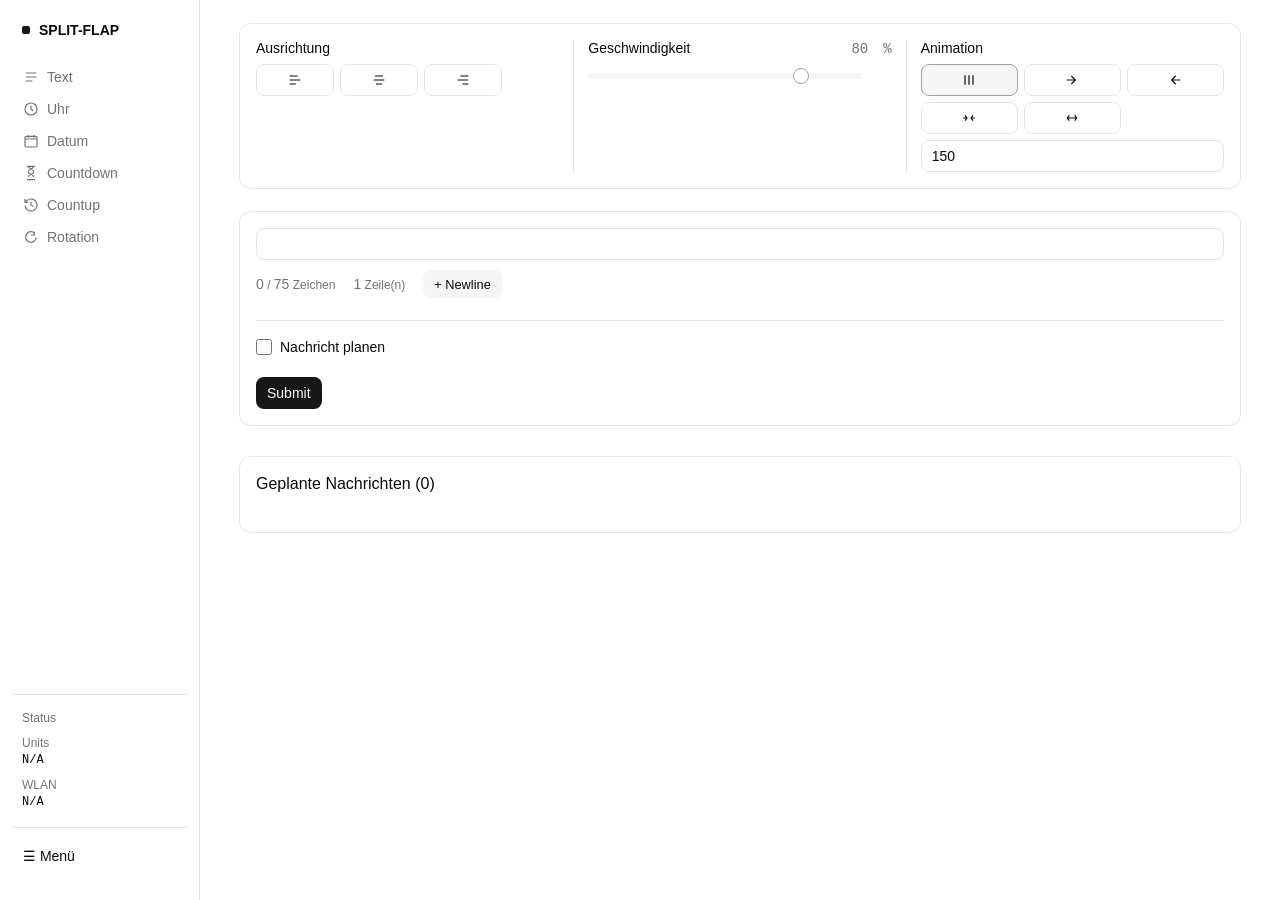
==== ESPMaster/data/index.html @ 1ab30fcc "Update the project documentation for ESPMaster 5.0.0" ====
<!DOCTYPE html>
<html>

<head>
	<title>Split-Flap</title>
	<meta name="viewport" content="width=device-width, initial-scale=1" charset="utf-8" />
	<!-- Favicon inlined as a data URI, CSS/JS inlined below - keeps this page to 1 TCP connection
	     to load (this ESP8266's lwIP allows only 5 concurrent connections). -->
	<link rel="icon" type="image/png" href="[data-uri]" />
	<style>
		/* Tokens from a shadcn/ui-based design system ("neutral" theme), as
		   plain hex instead of oklch for older browsers. Only CSS is taken over - no React/Tailwind
		   build, no web fonts: every extra byte/TCP connection is costly on the ESP8266.
		   --success/--warning are project-local (the design system has no status colors yet). */
		:root {
			--background: #fff;
			--foreground: #0a0a0a;
			--card: #fff;
			--popover: #fff;
			--primary: #171717;
			--primary-foreground: #fafafa;
			--secondary: #f5f5f5;
			--muted: #f5f5f5;
			--muted-foreground: #737373;
			--accent: #f5f5f5;
			--destructive: #e7000b;
			--border: #e5e5e5;
			--input: #e5e5e5;
			--input-bg: transparent;
			--ring: #a1a1a1;
			--success: #16a34a;
			--warning: #d97706;
			--radius: .5rem;
			--radius-md: calc(var(--radius) * .8);
			--radius-xl: calc(var(--radius) * 1.4);
			--font-sans: -apple-system, BlinkMacSystemFont, "Segoe UI", Roboto, "Helvetica Neue", "Noto Sans", Arial, sans-serif;
			--font-mono: ui-monospace, SFMono-Regular, Menlo, Monaco, Consolas, "Liberation Mono", "Courier New", monospace;
			--space-xs: .25rem;
			--space-sm: .5rem;
			--space-md: 1rem;
			--space-xl: 2rem;
			--text-xs: .75rem;
			--text-sm: .875rem;
			--ring-shadow: 0 0 0 3px color-mix(in srgb, var(--ring) 50%, transparent);
			--frame: 0 0 0 1px color-mix(in srgb, var(--foreground) 10%, transparent);
			color-scheme: light dark;
		}

		@media (prefers-color-scheme: dark) {
			:root {
				--background: #0a0a0a;
				--foreground: #fafafa;
				--card: #171717;
				--popover: #171717;
				--primary: #e5e5e5;
				--primary-foreground: #171717;
				--secondary: #262626;
				--muted: #262626;
				--muted-foreground: #a1a1a1;
				--accent: #262626;
				--destructive: #ff6467;
				--border: #ffffff1a;
				--input: #ffffff26;
				--input-bg: #ffffff0b;
				--ring: #737373;
				--success: #4ade80;
				--warning: #fbbf24;
			}
		}

		html {
			font-family: var(--font-sans);
			display: inline-block;
			text-align: center;
		}

		body {
			background-color: var(--background);
			color: var(--foreground);
			margin: 0;
			font-size: var(--text-sm);
			-webkit-font-smoothing: antialiased;
		}

		h1 {
			font-size: 1.5rem;
			font-weight: 600;
			letter-spacing: -.025em;
		}

		p {
			font-size: var(--text-sm);
			line-height: 1.5;
		}

		/* Typography inlineCode */
		:not(pre) > code {
			font: 500 var(--text-sm) var(--font-mono);
			background: var(--muted);
			padding: .1rem .3rem;
			border-radius: var(--radius-md);
		}

		/* A read-only value (version, hostname, status ...) next to its label */
		.ls-value-mono {
			font: var(--text-sm) var(--font-mono);
		}

		hr {
			border: 0;
			border-top: 1px solid var(--border);
		}

		label {
			font-size: var(--text-sm);
			font-weight: 500;
		}

		/* Button (variant primary, size default) */
		input[type=submit],
		a,
		.action-link,
		.unit-row button,
		.btn-primary,
		.btn-small {
			display: inline-flex;
			align-items: center;
			justify-content: center;
			box-sizing: border-box;
			height: 2rem;
			padding: 0 .625rem;
			margin-right: 10px;
			border: 1px solid transparent;
			border-radius: var(--radius);
			background-color: var(--primary);
			color: var(--primary-foreground);
			font: 500 var(--text-sm) var(--font-sans);
			text-decoration: none;
			white-space: nowrap;
			cursor: pointer;
			transition: background-color .15s, opacity .15s;
		}

		input[type=submit]:hover,
		a:hover,
		.action-link:hover,
		.unit-row button:hover,
		.btn-primary:hover {
			background-color: color-mix(in srgb, var(--primary) 80%, transparent);
		}

		input[type=submit]:last-child,
		a:last-child {
			margin-right: 0;
		}

		.unit-row button,
		.btn-primary {
			margin-right: 0;
		}

		.unit-row button:disabled,
		.btn-primary:disabled {
			opacity: .5;
			cursor: not-allowed;
		}

		/* `display: contents` makes the wrapping <form> (POST buttons, not GET links - CSRF hardening)
		   invisible to layout, so .actions' flex row behaves like it did with bare <a> children. */
		.actions form {
			display: contents;
		}

		/* Input / Select / Textarea */
		input[type=text],
		input[type=password],
		input[type=date],
		input[type=time],
		input[type=datetime-local],
		input[type=number],
		input[type=file],
		select,
		textarea {
			box-sizing: border-box;
			min-height: 2rem;
			padding: .25rem .625rem;
			background-color: var(--input-bg);
			color: var(--foreground);
			border: 1px solid var(--input);
			border-radius: var(--radius);
			font: var(--text-sm) var(--font-sans);
			outline: none;
			transition: border-color .15s, box-shadow .15s;
		}

		input[type=file]::file-selector-button {
			margin-right: var(--space-sm);
			border: 0;
			background: transparent;
			color: var(--foreground);
			font: 500 var(--text-sm) var(--font-sans);
		}

		select option {
			background-color: var(--popover);
		}

		/* Field width: one consistent width for every text-like field and select, instead of
		   the former mix of 50%, 250px, 120px and 100px. */
		input[type=text],
		input[type=password],
		input[type=date],
		input[type=datetime-local],
		input[type=number],
		input[type=file],
		select {
			width: 100%;
			max-width: 20rem;
			margin: 0;
		}

		input[type=time] {
			width: auto;
		}

		input::placeholder,
		textarea::placeholder {
			color: var(--muted-foreground);
		}

		input:focus-visible,
		select:focus-visible,
		textarea:focus-visible,
		button:focus-visible,
		a:focus-visible,
		.ls-rail-item:has(input:focus-visible),
		.ls-align-btn:has(input:focus-visible) {
			border-color: var(--ring);
			box-shadow: var(--ring-shadow);
			outline: none;
		}

		input:disabled,
		select:disabled,
		textarea:disabled {
			opacity: .5;
			cursor: not-allowed;
		}

		input[type=radio],
		input[type=checkbox] {
			accent-color: var(--primary);
			width: 1rem;
			height: 1rem;
			margin: 0;
		}

		input[type=datetime-local] {
			width: 150px;
		}

		.hidden {
			display: none !important;
		}

		/* Menu button (Button ghost) + DropdownMenu - Administration/Reboot live here. */
		.kebab-menu {
			position: relative;
			display: inline-block;
		}

		.kebab-button {
			margin: 0 0 var(--space-sm);
			padding: var(--space-xs) 10px;
			font: 500 1.3rem/1 var(--font-sans);
			background-color: transparent;
			color: var(--foreground);
			border: 1px solid transparent;
			border-radius: var(--radius);
			cursor: pointer;
		}

		.kebab-button:hover {
			background-color: var(--muted);
		}

		.kebab-dropdown {
			position: absolute;
			top: 100%;
			left: 0;
			z-index: 10;
			min-width: 180px;
			padding: var(--space-xs);
			background-color: var(--popover);
			border-radius: var(--radius);
			box-shadow: var(--frame), 0 4px 6px -1px #0000001a, 0 2px 4px -2px #0000001a;
			text-align: left;
		}

		.kebab-dropdown a,
		.kebab-dropdown button {
			display: flex;
			width: 100%;
			height: auto;
			margin: 0;
			padding: .375rem .5rem;
			background-color: transparent;
			color: var(--foreground);
			border: none;
			border-radius: var(--radius-md);
			justify-content: flex-start;
			font: var(--text-sm) var(--font-sans);
			cursor: pointer;
		}

		.kebab-dropdown a:hover,
		.kebab-dropdown button:hover {
			background-color: var(--accent);
		}

		.content {
			padding: var(--space-md) 25px 25px;
		}

		/* Rail-status shell for #mainView: a single left-hand rail carries mode navigation
		   (the same #modeText/#modeClock/#modeDate/#modeCountdown radios, just restyled) AND the
		   live status readout - no separate right-hand info panel. */
		.ls-shell {
			display: flex;
			align-items: stretch;
			min-height: 100vh;
			text-align: left;
		}

		.ls-rail {
			width: 200px;
			flex-shrink: 0;
			box-sizing: border-box;
			border-right: 1px solid var(--border);
			padding: 22px 12px;
			display: flex;
			flex-direction: column;
			gap: 2px;
		}

		.ls-rail-brand {
			display: flex;
			align-items: center;
			gap: 9px;
			padding: 0 10px 22px;
		}

		.ls-rail-dot {
			width: 8px;
			height: 8px;
			border-radius: 2px;
			background: var(--primary);
			flex-shrink: 0;
		}

		.ls-rail-brand span:last-child {
			font-size: var(--text-sm);
			font-weight: 600;
		}

		.ls-rail-item {
			position: relative;
			font-size: var(--text-sm);
			font-weight: 500;
			color: var(--muted-foreground);
			display: flex;
			align-items: center;
			gap: var(--space-sm);
			padding: .375rem .625rem;
			border: 1px solid transparent;
			border-radius: var(--radius);
			cursor: pointer;
			transition: background-color .15s, color .15s;
		}

		.ls-rail-item input[type=radio] {
			position: absolute;
			opacity: 0;
			pointer-events: none;
		}

		.ls-rail-item:hover {
			color: var(--foreground);
			background: var(--muted);
		}

		.ls-rail-item:has(input:checked) {
			color: var(--foreground);
			background: var(--muted);
		}

		.ls-rail-status {
			margin-top: auto;
			padding: 16px 10px 0;
			border-top: 1px solid var(--border);
			display: flex;
			flex-direction: column;
			gap: 9px;
		}

		.ls-rail-status-label {
			font-size: var(--text-xs);
			font-weight: 500;
			color: var(--muted-foreground);
			margin-bottom: 2px;
		}

		.ls-rail-status-row {
			display: flex;
			flex-direction: column;
			align-items: flex-start;
			gap: 2px;
			font-size: var(--text-xs);
		}

		.ls-rail-status-row > span {
			color: var(--muted-foreground);
		}

		.ls-rail-status-row label {
			font: var(--text-xs)/1.4 var(--font-mono);
			word-break: break-word;
		}

		.ls-rail-menu {
			margin-top: 14px;
			padding-top: 14px;
			border-top: 1px solid var(--border);
		}

		.ls-rail-menu .kebab-button {
			width: 100%;
			text-align: left;
			font-size: var(--text-sm);
			padding: .375rem .625rem;
		}

		/* This menu button now sits at the bottom of the rail - opening downward (the base
		   .kebab-dropdown rule) would render off the bottom of the viewport. Open upward instead. */
		.ls-rail-menu .kebab-dropdown {
			top: auto;
			bottom: 100%;
		}

		.ls-main {
			flex: 1;
			min-width: 0;
			text-align: left;
			padding: 24px 40px 40px;
		}

		/* Toast (Sonner look) */
		.banner-message {
			max-width: 800px;
			margin: 0 auto 15px;
			padding: var(--space-md);
			background-color: var(--popover);
			color: var(--foreground);
			border-radius: var(--radius);
			box-shadow: var(--frame), 0 4px 12px #0000001a;
			font-size: var(--text-sm);
		}

		/* #adminBannerMessage sits above the admin modals (no single admin page left to show it
		   inline in), so it floats as a fixed toast instead. */
		.admin-toast {
			position: fixed;
			top: 20px;
			left: 50%;
			transform: translateX(-50%);
			z-index: 300;
			width: calc(100% - 40px);
			box-sizing: border-box;
		}

		/* Dialog - administration sections each open as their own modal from the rail menu. */
		.modal-backdrop {
			position: fixed;
			inset: 0;
			background: #0000001a;
			-webkit-backdrop-filter: blur(4px);
			backdrop-filter: blur(4px);
			display: flex;
			align-items: flex-start;
			justify-content: center;
			padding: 60px 1rem;
			overflow-y: auto;
			z-index: 200;
		}

		.modal-panel {
			background-color: var(--popover);
			border-radius: var(--radius-xl);
			box-shadow: var(--frame), 0 10px 15px -3px #0000001a;
			width: 100%;
			max-width: 620px;
			text-align: left;
		}

		.modal-panel-wide {
			max-width: 900px;
		}

		.modal-header {
			display: flex;
			align-items: center;
			justify-content: space-between;
			padding: var(--space-md) var(--space-md) 0;
		}

		.modal-title {
			font-size: 1rem;
			font-weight: 500;
			line-height: 1;
			margin: 0;
		}

		.modal-close-btn {
			background: transparent;
			border: 1px solid transparent;
			color: var(--muted-foreground);
			font-size: 1rem;
			line-height: 1;
			padding: 2px 8px;
			border-radius: var(--radius);
			cursor: pointer;
		}

		.modal-close-btn:hover {
			background-color: var(--muted);
			color: var(--foreground);
		}

		.modal-body {
			padding: var(--space-md);
			max-height: 75vh;
			overflow-y: auto;
		}

		/* Tabs - Firmware Update modal: ESPMaster/Units tabs. */
		.modal-tab-bar {
			display: inline-flex;
			gap: 0;
			margin: var(--space-md) 0;
			padding: 3px;
			border-radius: var(--radius);
			background: var(--muted);
		}

		.modal-tab-btn {
			padding: .125rem .75rem;
			height: 1.625rem;
			border: 1px solid transparent;
			border-radius: var(--radius-md);
			background: transparent;
			color: var(--muted-foreground);
			cursor: pointer;
			font: 500 var(--text-sm) var(--font-sans);
		}

		.modal-tab-btn:hover {
			color: var(--foreground);
		}

		.modal-tab-btn.active {
			background: var(--background);
			color: var(--foreground);
			box-shadow: 0 1px 3px #0000001a;
		}

		/* Hilfe-Reiter (API-Referenz mit curl-Beispielen) - siehe systemTabHelp weiter unten. */
		.api-group-title {
			font-size: 1rem;
			font-weight: 600;
			margin: var(--space-xl) 0 var(--space-sm);
			text-align: left;
		}

		.api-group-title:first-child {
			margin-top: 0;
		}

		.api-endpoint {
			border: 1px solid var(--border);
			border-radius: var(--radius);
			margin-bottom: var(--space-sm);
		}

		.api-endpoint summary {
			cursor: pointer;
			padding: var(--space-sm) var(--space-md);
			font: var(--text-sm) var(--font-mono);
			list-style: none;
			text-align: left;
		}

		.api-endpoint summary:hover {
			background: var(--muted);
		}

		.api-endpoint summary::-webkit-details-marker {
			display: none;
		}

		.api-endpoint summary::before {
			content: "▸ ";
			color: var(--muted-foreground);
		}

		.api-endpoint[open] summary::before {
			content: "▾ ";
		}

		.api-endpoint-body {
			padding: 0 var(--space-md) var(--space-md);
			text-align: left;
		}

		.api-endpoint-desc {
			color: var(--muted-foreground);
			margin: 0 0 var(--space-sm);
		}

		.api-code {
			background: var(--muted);
			border-radius: var(--radius);
			padding: var(--space-sm);
			font: var(--text-xs)/1.5 var(--font-mono);
			overflow-x: auto;
			white-space: pre;
			margin: 0;
		}

		.card-grid {
			max-width: 1040px;
			margin: 0 0 var(--space-xl);
			display: grid;
			grid-gap: 1.5rem;
			grid-template-columns: repeat(auto-fit, minmax(300px, 1fr));
		}

		/* Allgemein + Anzeigetext-Karte: stacked, not side-by-side. */
		.card-grid-stack {
			grid-template-columns: 1fr;
		}

		.card-grid + .card-grid,
		.info-box + .card-grid {
			margin-top: var(--space-xl);
		}

		/* Card */
		.card {
			background-color: var(--card);
			border-radius: var(--radius-xl);
			box-shadow: var(--frame);
			padding: var(--space-md);
		}

		.card.card-full {
			grid-column: span 2;
		}

		.card-title {
			font-size: 1rem;
			font-weight: 500;
			line-height: 1.375;
			margin: 0 0 var(--space-md);
		}

		/* Label above a field */
		.ls-microlabel {
			display: block;
			font-size: var(--text-sm);
			font-weight: 500;
			margin-bottom: var(--space-sm);
		}

		.ls-microlabel-split {
			display: flex;
			justify-content: space-between;
			align-items: baseline;
		}

		.ls-accent-text {
			font-family: var(--font-mono);
			font-weight: 400;
			color: var(--muted-foreground);
		}

		/* Editable Geschwindigkeit percentage - looks like the label it replaced, underline only
		   on hover/focus so it still reads as interactive. */
		input.ls-speed-input {
			width: 34px;
			text-align: right;
			font: inherit;
			font-family: var(--font-mono);
			color: var(--muted-foreground);
			background: transparent;
			border: none;
			border-bottom: 1px solid transparent;
			padding: 0;
			min-height: 0;
			border-radius: 0;
			box-shadow: none;
			-moz-appearance: textfield;
		}

		input.ls-speed-input:hover,
		input.ls-speed-input:focus {
			border-bottom-color: var(--border);
			outline: none;
		}

		.ls-field-grid {
			display: flex;
			gap: 28px;
			flex-wrap: wrap;
		}

		/* Separators between Ausrichtung/Geschwindigkeit/Animation only (modifier class), drawn in
		   the middle of the existing gap so they vanish cleanly when the row wraps. */
		.ls-field-grid-divided > .ls-field:not(:first-child) {
			border-left: 1px solid var(--border);
			padding-left: 14px;
			margin-left: -14px;
		}

		.ls-field {
			flex: 1;
			min-width: 180px;
		}

		/* ToggleGroup (outline) built from hidden native radios. */
		.ls-align-group {
			display: flex;
			justify-content: flex-start;
			gap: 6px;
			flex-wrap: wrap;
		}

		.ls-animation-icon-grid {
			display: grid;
			grid-template-columns: repeat(3, 1fr);
			gap: 6px;
		}

		.ls-animation-icon-grid .ls-align-btn {
			min-width: 0;
		}

		.ls-animation-stagger-row {
			margin-top: 6px;
		}

		.ls-animation-stagger-row input[type=number] {
			width: 100%;
		}

		.ls-align-btn,
		.ls-rotation-align-btn {
			position: relative;
			display: flex;
			align-items: center;
			justify-content: center;
			box-sizing: border-box;
			height: 2rem;
			border: 1px solid var(--input);
			border-radius: var(--radius);
			background: transparent;
			color: var(--foreground);
			cursor: pointer;
			transition: background-color .15s;
		}

		.ls-align-btn {
			flex: 0 0 auto;
			padding: 0 .625rem;
			min-width: 78px;
		}

		.ls-align-btn input[type=radio] {
			position: absolute;
			opacity: 0;
			pointer-events: none;
		}

		.ls-align-btn:hover,
		.ls-rotation-align-btn:hover,
		.ls-align-btn:has(input:checked),
		.ls-rotation-align-btn.active {
			background: var(--muted);
		}

		.ls-align-btn:has(input:checked),
		.ls-rotation-align-btn.active {
			border-color: var(--ring);
		}

		/* The actual flap text - the one thing on the page that should look like it's really
		   going out to the physical letters. */
		input.ls-display-input {
			width: 100%;
			max-width: none;
			font-family: var(--font-mono);
		}

		.ls-field-meta {
			display: flex;
			align-items: center;
			gap: 18px;
			margin-top: 10px;
			font-size: var(--text-xs);
			color: var(--muted-foreground);
		}

		.ls-schedule-row {
			margin-top: 22px;
			padding-top: 18px;
			border-top: 1px solid var(--border);
		}

		.ls-checkbox-label {
			display: flex;
			align-items: center;
			gap: var(--space-sm);
			cursor: pointer;
		}

		.ls-submit-row {
			margin-top: 22px;
		}

		/* Scheduled-message row and Rotation step: one bordered row each. */
		.ls-message-row,
		.ls-rotation-item {
			display: flex;
			align-items: center;
			padding: 10px 12px;
			border: 1px solid var(--border);
			border-radius: var(--radius);
		}

		.ls-message-row {
			gap: 14px;
		}

		.ls-message-row + .ls-message-row,
		.ls-rotation-item + .ls-rotation-item {
			margin-top: 8px;
		}

		.ls-message-row .ls-message-text {
			flex: 1;
			font-family: var(--font-mono);
			text-align: left;
		}

		.ls-message-row .ls-message-time {
			font: var(--text-xs) var(--font-mono);
			color: var(--muted-foreground);
			white-space: nowrap;
		}

		.ls-rotation-item {
			flex-wrap: wrap;
			gap: 10px;
		}

		/* Every element in a rotation row is 2rem tall for a consistent look. */
		.ls-rotation-item select {
			flex-shrink: 0;
			width: auto;
			height: 2rem;
			margin: 0;
		}

		.ls-rotation-item-content {
			flex: 1;
			min-width: 140px;
		}

		/* Text items: the field has the display's exact width, so the wrapper mustn't stretch. */
		.ls-rotation-item-content-fixed {
			flex: none;
			min-width: 0;
		}

		input.ls-rotation-text {
			max-width: none;
			font-family: var(--font-mono);
		}

		/* Same width in every item: just wide enough for the longest entry ("Countdown"). */
		select.ls-rotation-type {
			width: auto;
		}

		/* Rotation item: collapsible - a one-line summary, the labelled fields when expanded. */
		.ls-rot-item {
			border: 1px solid var(--border);
			border-radius: var(--radius-xl);
		}

		.ls-rot-item + .ls-rot-item {
			margin-top: 8px;
		}

		.ls-rot-item summary {
			list-style: none;
			display: flex;
			align-items: center;
			gap: 10px;
			padding: 10px 12px;
			cursor: pointer;
		}

		.ls-rot-item summary::-webkit-details-marker {
			display: none;
		}

		.ls-rot-item[open] summary {
			border-bottom: 1px solid var(--border);
		}

		.ls-rot-grip {
			display: flex;
			flex: none;
			color: var(--muted-foreground);
			cursor: grab;
			touch-action: none; /* dragging on a touch screen mustn't scroll the page */
		}

		.ls-rot-dragging {
			opacity: .5;
		}

		.ls-rot-dragging .ls-rot-grip {
			cursor: grabbing;
		}

		/* Where the dragged item will land: a line above (or, at the very end, below) an item. */
		.ls-rot-drop-before {
			box-shadow: 0 -3px 0 0 var(--ring);
		}

		.ls-rot-drop-after {
			box-shadow: 0 3px 0 0 var(--ring);
		}

		.ls-rot-num {
			display: inline-flex;
			align-items: center;
			justify-content: center;
			flex: none;
			width: 1.5rem;
			height: 1.5rem;
			border-radius: 9999px;
			background: var(--muted);
			font-size: var(--text-xs);
			font-weight: 600;
		}

		.ls-rot-type {
			flex: none;
			padding: 1px 8px;
			border: 1px solid var(--border);
			border-radius: 9999px;
			font-size: var(--text-xs);
			font-weight: 500;
		}

		.ls-rot-sum {
			flex: 1;
			min-width: 0;
			font-family: var(--font-mono);
			white-space: nowrap;
			overflow: hidden;
			text-overflow: ellipsis;
		}

		.ls-rot-badge {
			flex: none;
			padding: 1px 8px;
			border-radius: 9999px;
			background: var(--muted);
			font-size: var(--text-xs);
			white-space: nowrap;
		}

		.ls-rot-dur {
			flex: none;
			font-size: var(--text-xs);
			color: var(--muted-foreground);
			white-space: nowrap;
		}

		.ls-rot-chev {
			flex: none;
			color: var(--muted-foreground);
			transition: transform .15s;
		}

		.ls-rot-item[open] .ls-rot-chev {
			transform: rotate(90deg);
		}

		.ls-rot-body {
			display: flex;
			flex-direction: column;
			gap: 14px;
			padding: 12px;
		}

		.ls-rot-row1 {
			display: flex;
			flex-wrap: wrap;
			align-items: flex-end;
			gap: 14px 20px;
		}

		/* Three columns so the animation group sits in the middle of the item, not just between its
		   neighbours. */
		.ls-rot-row2 {
			display: grid;
			grid-template-columns: 1fr auto 1fr;
			align-items: end;
			gap: 14px 20px;
		}

		.ls-rot-cell-start {
			justify-self: start;
		}

		.ls-rot-cell-center {
			justify-self: center;
		}

		.ls-rot-cell-end {
			justify-self: end;
		}

		@media (max-width: 700px) {
			.ls-rot-row2 {
				display: flex;
				flex-wrap: wrap;
			}

			.ls-rot-cell-end {
				margin-left: auto;
			}
		}

		.ls-rot-field {
			display: flex;
			flex-direction: column;
			gap: 6px;
		}


		.ls-rot-field-end {
			margin-left: auto;
		}

		.ls-rot-cell-end .ls-message-remove {
			height: 2rem;
		}

		.ls-rot-label {
			font-size: var(--text-xs);
			font-weight: 500;
			color: var(--muted-foreground);
		}

		.ls-rotation-item-content input {
			height: 2rem;
		}

		/* Countdown/countup items: prefix + date + suffix side by side. */
		.ls-rotation-item-countfields {
			display: flex;
			flex-wrap: nowrap;
			gap: 6px;
			flex: 1;
		}


		/* Prefix and suffix are 15 characters wide (sizeRotationTextInputs()), the date its natural width. */
		.ls-rotation-item-countfields input {
			flex: none;
			width: auto;
		}

		.ls-rotation-item-countfields input[type="datetime-local"] {
			flex: none;
		}

		.ls-rotation-item-duration,
		.ls-rotation-item-align,
		.ls-rotation-item-animation {
			display: flex;
			align-items: center;
			gap: 4px;
			flex-shrink: 0;
		}

		.ls-rotation-item-duration {
			gap: 6px;
			font-size: var(--text-xs);
			color: var(--muted-foreground);
		}

		/* Room for exactly 3 digits (max 999 s) - spinner arrows hidden, they'd eat that room. */
		.ls-rotation-item-duration input {
			width: calc(3ch + 1.25rem + 2px);
			height: 2rem;
			-moz-appearance: textfield;
		}

		.ls-rotation-item-duration input::-webkit-inner-spin-button,
		.ls-rotation-item-duration input::-webkit-outer-spin-button {
			-webkit-appearance: none;
			margin: 0;
		}

		/* Per-item overrides: plain buttons with a JS-toggled "active" class rather than radios,
		   since "none active" (inherit the default) is a valid state. */
		.ls-rotation-align-btn {
			width: 2rem;
			padding: 0;
		}

		.ls-rotation-item-animation input[type=number] {
			width: 56px;
			height: 2rem;
			padding: 0 6px;
		}

		.ls-rotation-item .ls-message-remove {
			height: 2rem;
		}

		/* Button size sm */
		.btn-small,
		.btn-small.action-link {
			height: 1.75rem;
			margin: 0;
			padding: 0 .625rem;
			font-size: .8rem;
			background-color: var(--secondary);
			color: var(--foreground);
		}

		.btn-small:hover,
		.btn-small.action-link:hover {
			background-color: color-mix(in srgb, var(--secondary) 95%, var(--foreground));
		}

		.card .count {
			display: block;
		}

		.value {
			font-size: 1.125rem;
			font-weight: 600;
		}

		.slider {
			-webkit-appearance: none;
			margin: 0 auto;
			width: 90%;
			height: 6px;
			border-radius: 9999px;
			background: var(--muted);
			outline: none;
		}

		.slider::-webkit-slider-thumb {
			-webkit-appearance: none;
			appearance: none;
			width: 16px;
			height: 16px;
			border-radius: 50%;
			background: var(--background);
			border: 1px solid var(--ring);
			cursor: pointer;
		}

		.slider::-moz-range-thumb {
			width: 16px;
			height: 16px;
			border-radius: 50%;
			background: var(--background);
			border: 1px solid var(--ring);
			cursor: pointer;
		}

		.switch {
			padding-left: 5%;
			padding-right: 5%;
		}

		.scheduled-messages {
			width: 100%;
			padding-bottom: 5px;
		}

		/* Button destructive, size sm */
		.ls-message-remove {
			display: flex;
			align-items: center;
			justify-content: center;
			box-sizing: border-box;
			flex-shrink: 0;
			height: 1.75rem;
			padding: 0 .625rem;
			border: 1px solid transparent;
			border-radius: var(--radius);
			background: color-mix(in srgb, var(--destructive) 10%, transparent);
			color: var(--destructive);
			font: 500 .8rem var(--font-sans);
			cursor: pointer;
		}

		.ls-message-remove:hover {
			background: color-mix(in srgb, var(--destructive) 20%, transparent);
		}

		.actions {
			display: flex;
			justify-content: flex-start;
			padding: 0 0 var(--space-sm);
		}

		@media (max-width: 700px) {
			.ls-message-row {
				flex-wrap: wrap;
			}
		}

		/* Loading Processing CSS from https://loading.io/css/ */
		.lds-facebook {
			display: inline-block;
			position: relative;
			width: 80px;
			height: 45px;
		}

		.lds-facebook div {
			display: inline-block;
			position: absolute;
			left: 8px;
			width: 12px;
			border-radius: 2px;
			background: var(--muted-foreground);
			animation: lds-facebook 1.2s cubic-bezier(0, .5, .5, 1) infinite;
		}

		.lds-facebook div:nth-child(1) {
			left: 15px;
			animation-delay: -.24s;
		}

		.lds-facebook div:nth-child(2) {
			left: 34px;
			animation-delay: -.12s;
		}

		.lds-facebook div:nth-child(3) {
			left: 53px;
			animation-delay: 0s;
		}

		@keyframes lds-facebook {
			0% {
				top: 8px;
				height: 64px;
			}
			50%, 100% {
				top: 24px;
				height: 32px;
			}
		}

		/* Table-like unit rows */
		.unit-row {
			padding: var(--space-sm);
			display: flex;
			flex-wrap: wrap;
			align-items: center;
			border-bottom: 1px solid var(--border);
		}

		.unit-row:hover {
			background: color-mix(in srgb, var(--muted) 50%, transparent);
		}

		.unit-row:last-child {
			border-bottom: none;
		}

		.unit-row .unit-label {
			text-align: left;
			width: 160px;
			font-weight: 500;
		}

		.unit-row .unit-status {
			width: 160px;
			text-align: left;
		}

		.unit-row .unit-offset {
			width: 120px;
			text-align: left;
		}

		.unit-row .unit-fwversion {
			width: 110px;
			text-align: left;
			color: var(--muted-foreground);
			font: var(--text-xs) var(--font-mono);
		}

		.unit-row .unit-input {
			display: flex;
			align-items: center;
			gap: var(--space-sm);
		}

		.unit-row input[type=number] {
			width: 90px;
		}

		.status-online-ready,
		.status-online-busy,
		.status-offline {
			font-weight: 500;
		}

		.status-online-ready {
			color: var(--success);
		}

		.status-online-busy {
			color: var(--warning);
		}

		.status-offline {
			color: var(--destructive);
		}

		/* Alert */
		.info-box {
			text-align: left;
			background-color: var(--card);
			border: 1px solid var(--border);
			border-radius: var(--radius);
			padding: .625rem var(--space-md);
			margin: var(--space-md) auto 0;
			max-width: 770px;
		}

		.note,
		.note-muted {
			font-size: var(--text-sm);
			color: var(--muted-foreground);
		}

		.note-danger {
			font-size: var(--text-sm);
			color: var(--destructive);
		}

		/* Plain inline link inside a .note paragraph (Button link variant), overriding the
		   site-wide a{} button look. Placed last so it wins against a:hover too. */
		.note a {
			display: inline;
			height: auto;
			padding: 0;
			margin-right: 0;
			background: none;
			color: var(--foreground);
			font: inherit;
			text-decoration: underline;
			text-underline-offset: 4px;
		}

		.note a:hover {
			background: none;
		}
	</style>
</head>

<body>
	<!-- Administration opens as modals above #mainView - no navigation, no extra HTTP connections. -->
	<div id="mainView">
		<div class="ls-shell">
			<!-- Left rail: brand + mode navigation + live status + the admin/reboot menu. -->
			<div class="ls-rail">
				<div class="ls-rail-brand"><span class="ls-rail-dot"></span><span>SPLIT-FLAP</span></div>

				<!-- form="form": these radios live in the left rail, outside <form id="form"> further
				     down the page - without this attribute they're invisible to `new FormData(form)`,
				     so a submit would never carry a deviceMode field at all. -->
				<label class="ls-rail-item">
					<input form="form" onchange="setDeviceModeTab(this.value)" type="radio" id="modeText" name="deviceMode" value="text" />
					<svg width="16" height="16" viewBox="0 0 24 24" fill="none" stroke="currentColor" stroke-width="1.8"><path d="M4 6h16M4 12h16M4 18h10"></path></svg>
					Text
				</label>
				<label class="ls-rail-item">
					<input form="form" onchange="setDeviceModeTab(this.value)" type="radio" id="modeClock" name="deviceMode" value="clock" />
					<svg width="16" height="16" viewBox="0 0 24 24" fill="none" stroke="currentColor" stroke-width="1.8"><circle cx="12" cy="12" r="9"></circle><path d="M12 7v5l3 3"></path></svg>
					Uhr
				</label>
				<label class="ls-rail-item">
					<input form="form" onchange="setDeviceModeTab(this.value)" type="radio" id="modeDate" name="deviceMode" value="date" />
					<svg width="16" height="16" viewBox="0 0 24 24" fill="none" stroke="currentColor" stroke-width="1.8"><rect x="3" y="5" width="18" height="16" rx="2"></rect><path d="M3 9h18M8 3v4M16 3v4"></path></svg>
					Datum
				</label>
				<label class="ls-rail-item">
					<input form="form" onchange="setDeviceModeTab(this.value)" type="radio" id="modeCountdown" name="deviceMode" value="countdown" />
					<svg width="16" height="16" viewBox="0 0 24 24" fill="none" stroke="currentColor" stroke-width="1.8"><path d="M6 2h12M6 22h12M8 2c0 4 8 4 8 8s-8 4-8 8M16 2c0 4-8 4-8 8s8 4 8 8"></path></svg>
					Countdown
				</label>
				<label class="ls-rail-item">
					<input form="form" onchange="setDeviceModeTab(this.value)" type="radio" id="modeCountup" name="deviceMode" value="countup" />
					<svg width="16" height="16" viewBox="0 0 24 24" fill="none" stroke="currentColor" stroke-width="1.8"><path d="M3 3v5h5"></path><path d="M3.05 13A9 9 0 1 0 6 5.3L3 8"></path><path d="M12 7v5l4 2"></path></svg>
					Countup
				</label>
				<label class="ls-rail-item">
					<input form="form" onchange="setDeviceModeTab(this.value)" type="radio" id="modeRotation" name="deviceMode" value="rotation" />
					<svg width="16" height="16" viewBox="0 0 24 24" fill="none" stroke="currentColor" stroke-width="1.8"><path d="M17.65 6.35A8 8 0 1 0 19.9 13"></path><path d="M17 4v5h-5"></path></svg>
					Rotation
				</label>

				<div class="ls-rail-status">
					<div class="ls-rail-status-label">Status</div>
					<div class="ls-rail-status-row"><span>Units</span><label id="labelUnits">N/A</label></div>
					<div class="ls-rail-status-row"><span>WLAN</span><label id="labelWiFiStatus">N/A</label></div>
					</div>

				<!-- Hamburger menu, replaces the old "Actions" card further down the page. Reboot
				     stays directly reachable from every page. -->
				<div class="kebab-menu ls-rail-menu">
					<button type="button" id="btnKebabMenu" class="kebab-button" onclick="toggleKebabMenu()" aria-haspopup="true" aria-expanded="false" aria-label="Menu">&#9776; Menü</button>
					<div id="kebabMenuDropdown" class="kebab-dropdown hidden">
						<a href="#" onclick="openAdminModal('system'); return false;">System</a>
						<a href="#" onclick="openAdminModal('units'); return false;">Units</a>
						<a href="#" onclick="openAdminModal('firmware'); return false;">Firmware Update</a>
						<button type="button" class="kebab-form" onclick="triggerReboot()">Reboot</button>
						<button type="button" id="menuLogout" class="kebab-form hidden" onclick="logout()">Abmelden</button>
					</div>
				</div>
			</div>

			<div class="ls-main">
			<div id="initialLoading" class="lds-facebook"><div></div><div></div><div></div></div>

			<div id="loadedContent" class="hidden">
				<div id="bannerMessage" class="banner-message hidden"></div>

				<form action="/" method="post" id="form">
					<div class="card-grid card-grid-stack">
						<div class="card">
							<div class="ls-field-grid ls-field-grid-divided">
								<div class="ls-field">
									<span class="ls-microlabel">Ausrichtung</span>
									<div class="ls-align-group">
										<label class="ls-align-btn" title="Links">
											<input type="radio" id="radioLeft" name="alignment" autocomplete="off" value="left" />
											<svg width="16" height="16" viewBox="0 0 24 24" fill="none" stroke="currentColor" stroke-width="1.8"><path d="M4 6h12M4 12h16M4 18h9"></path></svg>
										</label>
										<label class="ls-align-btn" title="Mittig">
											<input type="radio" id="radioCenter" name="alignment" autocomplete="off" value="center" />
											<svg width="16" height="16" viewBox="0 0 24 24" fill="none" stroke="currentColor" stroke-width="1.8"><path d="M6 6h12M4 12h16M7.5 18h9"></path></svg>
										</label>
										<label class="ls-align-btn" title="Rechts">
											<input type="radio" id="radioRight" name="alignment" autocomplete="off" value="right" />
											<svg width="16" height="16" viewBox="0 0 24 24" fill="none" stroke="currentColor" stroke-width="1.8"><path d="M8 6h12M4 12h16M11 18h9"></path></svg>
										</label>
									</div>
								</div>

								<div class="ls-field">
									<label for="rangeFlapSpeed" class="ls-microlabel ls-microlabel-split">
										<span>Geschwindigkeit</span>
										<span class="ls-accent-text">
											<input type="number" id="inputFlapSpeedValue" min="1" max="100" step="1" value="80"
												oninput="updateSpeedFromInput(this)" onchange="clampSpeedInput(this)"
												class="ls-speed-input" title="Geschwindigkeit in Prozent (1-100)" />&percnt;
										</span>
									</label>
									<input type="range" oninput="updateSpeedSlider(this)" id="rangeFlapSpeed" name="flapSpeed"
										min="1" max="100" step="1" value="80" class="slider" />
								</div>

								<div class="ls-field">
									<span class="ls-microlabel">Animation</span>
									<div class="ls-align-group ls-animation-icons ls-animation-icon-grid">
										<label class="ls-align-btn" title="Gleichzeitig - alle Units starten zusammen">
											<input type="radio" id="radioAnimSimultaneous" name="animationMode" autocomplete="off" value="simultaneous" checked />
											<svg width="16" height="16" viewBox="0 0 24 24" fill="none" stroke="currentColor" stroke-width="1.8"><path d="M6 5v14M12 5v14M18 5v14"></path></svg>
										</label>
										<label class="ls-align-btn" title="Links &rarr; Rechts - Unit 0 zuerst, dann der Reihe nach">
											<input type="radio" id="radioAnimLeftToRight" name="animationMode" autocomplete="off" value="left-to-right" />
											<svg width="16" height="16" viewBox="0 0 24 24" fill="none" stroke="currentColor" stroke-width="1.8"><path d="M4 12h12M11 6l6 6-6 6"></path></svg>
										</label>
										<label class="ls-align-btn" title="Rechts &rarr; Links - letzte Unit zuerst, dann der Reihe nach">
											<input type="radio" id="radioAnimRightToLeft" name="animationMode" autocomplete="off" value="right-to-left" />
											<svg width="16" height="16" viewBox="0 0 24 24" fill="none" stroke="currentColor" stroke-width="1.8"><path d="M20 12H8M13 6l-6 6 6 6"></path></svg>
										</label>
										<label class="ls-align-btn" title="Außen &rarr; Mitte - die beiden äußersten Units zuerst, dann paarweise nach innen">
											<input type="radio" id="radioAnimOutsideIn" name="animationMode" autocomplete="off" value="outside-in" />
											<svg width="16" height="16" viewBox="0 0 24 24" fill="none" stroke="currentColor" stroke-width="1.8"><path d="M3 12h6M6 8l3 4-3 4M21 12h-6M18 8l-3 4 3 4"></path></svg>
										</label>
										<label class="ls-align-btn" title="Mitte &rarr; Außen - die mittleren Units zuerst, dann paarweise nach außen">
											<input type="radio" id="radioAnimInsideOut" name="animationMode" autocomplete="off" value="inside-out" />
											<svg width="16" height="16" viewBox="0 0 24 24" fill="none" stroke="currentColor" stroke-width="1.8"><path d="M12 12H5M8 8l-3 4 3 4M12 12h7M16 8l3 4-3 4"></path></svg>
										</label>
									</div>
									<div class="ls-animation-stagger-row">
										<input type="number" id="inputAnimationStaggerMs" name="animationStaggerMs"
											min="0" max="1000" step="10" value="150" title="Versatz in ms zwischen aufeinanderfolgenden Units" />
									</div>
								</div>
							</div>
						</div>

						<div class="card">
							<div id="tab-text" class="tab">
								<input type="text" id="inputText" name="inputText" onkeyup="updateCharacterCount()" autocomplete="off" maxlength="500" class="ls-display-input" />
								<div class="ls-field-meta">
									<span><label id="labelCharacterCount">0</label> / <label id="labelUnitCountHint">75</label> Zeichen</span>
									<span><label id="labelLineCount">1</label> Zeile(n)</span>
									<input type="button" value="+ Newline" onclick="addNewline()" class="btn-small"/>
								</div>

								<div class="ls-schedule-row">
									<label for="inputCheckboxScheduleEnabled" class="ls-checkbox-label">
										<input type="checkbox" id="inputCheckboxScheduleEnabled" name="scheduleEnabled"	onchange="showHideScheduledMessageInput()" />
										Nachricht planen
									</label>
									<div id="divScheduleOptions" class="hidden">
										<p class="note">Alle geplanten Nachrichten zusammen: höchstens 4000 Zeichen.</p>
										<p>
											<label for="scheduledDateTime">Show Indefinitely?</label>
											<input type="checkbox" id="inputCheckboxShowIndefinitely" name="scheduleShowIndefinitely" />
										</p>
										<p>
											<input type="datetime-local" id="inputScheduledDateTime" name="scheduleDateTime">
											<input type="hidden" id="inputHiddenScheduledDateTimeUnix" name="scheduledDateTimeUnix" value="0" />
										</p>
									</div>
								</div>
							</div>

							<div id="tab-countdown" class="tab hidden">
								<div class="ls-field-grid">
									<div class="ls-field">
										<label for="inputCountdownPrefix" class="ls-microlabel">Präfix (optional)</label>
										<input type="text" id="inputCountdownPrefix" name="countdownPrefix" autocomplete="off" maxlength="40" placeholder="z.B. Noch" />
									</div>
									<div class="ls-field">
										<label for="inputCountdownDateTime" class="ls-microlabel">Countdown-Enddatum</label>
										<input type="date" id="inputCountdownDateTime" name="countdownDateTime">
										<input type="hidden" id="inputHiddenCountdownDateTimeUnix" name="countdownDateTimeUnix" value="0" />
									</div>
									<div class="ls-field">
										<label for="inputCountdownSuffix" class="ls-microlabel">Suffix (optional)</label>
										<input type="text" id="inputCountdownSuffix" name="countdownSuffix" autocomplete="off" maxlength="40" placeholder="z.B. Tage" />
									</div>
								</div>
								<p class="note">Ohne Präfix und Suffix wird nur die Anzahl der Tage angezeigt.</p>
							</div>

							<div id="tab-countup" class="tab hidden">
								<div class="ls-field-grid">
									<div class="ls-field">
										<label for="inputCountupPrefix" class="ls-microlabel">Präfix (optional)</label>
										<input type="text" id="inputCountupPrefix" name="countupPrefix" autocomplete="off" maxlength="40" placeholder="z.B. Seit" />
									</div>
									<div class="ls-field">
										<label for="inputCountupDateTime" class="ls-microlabel">Countup-Startdatum</label>
										<input type="date" id="inputCountupDateTime" name="countupDateTime">
										<input type="hidden" id="inputHiddenCountupDateTimeUnix" name="countupDateTimeUnix" value="0" />
									</div>
									<div class="ls-field">
										<label for="inputCountupSuffix" class="ls-microlabel">Suffix (optional)</label>
										<input type="text" id="inputCountupSuffix" name="countupSuffix" autocomplete="off" maxlength="40" placeholder="z.B. Tage" />
									</div>
								</div>
								<p class="note">Zeigt die vollen Tage seit dem Startdatum, auf Wunsch mit Präfix und Suffix.</p>
							</div>

							<div id="tab-clock" class="tab hidden">
								<label for="inputClockFormat" class="ls-microlabel">Uhrzeit-Format</label>
								<input type="text" id="inputClockFormat" name="clockFormat" autocomplete="off" maxlength="40" placeholder="HH:mm:ss" class="ls-display-input" />
								<p class="note">Beispiel: <code>HH:mm:ss</code> &rarr; 21:19:05. Bausteine: HH/H (Stunde 24h), hh/h (12h), mm (Minute), ss (Sekunde).</p>
							</div>

							<div id="tab-date" class="tab hidden">
								<label for="inputDateFormat" class="ls-microlabel">Datums-Format</label>
								<input type="text" id="inputDateFormat" name="dateFormat" autocomplete="off" maxlength="40" placeholder="dd.MM.yyyy" class="ls-display-input" />
								<p class="note">Beispiel: <code>dd.MM.yyyy</code> &rarr; 11.09.2026. Bausteine: dd/d (Tag), MM/M (Monat), yyyy/yy (Jahr).</p>
							</div>

							<div id="tab-rotation" class="tab hidden">
								<label class="ls-microlabel">Ablauf</label>
								<p class="note">Die Einträge laufen der Reihe nach, jeweils für ihre Dauer, danach von vorn. Alle Texte zusammen: höchstens 4000 Zeichen.</p>
								<div id="containerRotationItems"></div>
								<div class="ls-submit-row">
									<input type="button" value="+ Eintrag hinzufügen" onclick="addRotationItem()" class="btn-small" />
								</div>
							</div>

							<div class="ls-submit-row" id="containerSubmit">
								<input type="submit" value="Submit" />
							</div>
						</div>
					</div>
				</form>

				<form>
					<div class="card-grid">
						<div class="card card-full">
							<p class="card-title">Geplante Nachrichten (<span id="spanScheduledMessageCount">0</span>)</p>

							<div id="containerScheduledMessages" class="scheduled-messages">
							</div>
						</div>
					</div>
				</form>
			</div>
			</div>
		</div>
	</div>
	<!-- Administration's sections each open as their own modal above #mainView, from the rail's
	     kebab menu. #adminBannerMessage is shared by all of them (floats as a fixed toast) - prefixed
	     to avoid colliding with #mainView's own #bannerMessage. -->
	<div id="adminBannerMessage" class="banner-message admin-toast hidden"></div>

	<div id="modalSystem" class="modal-backdrop hidden" onclick="closeAdminModalOnBackdrop(event, 'system')">
		<!-- modal-panel-wide (900px, same as the Units modal) - found 2026-09-10: the new Hilfe tab's
		     curl examples (api-code blocks) no longer fit inside the plain 620px modal-panel without
		     horizontal scrolling. -->
		<div class="modal-panel modal-panel-wide" onclick="event.stopPropagation()">
			<div class="modal-header">
				<p class="modal-title">System</p>
				<button type="button" class="modal-close-btn" onclick="closeAdminModal('system')" aria-label="Schließen">&times;</button>
			</div>
			<div class="modal-body">
				<div class="modal-tab-bar">
					<button type="button" id="systemTabBtnWifi" class="modal-tab-btn active" onclick="setSystemModalTab('wifi')">Netzwerk</button>
					<button type="button" id="systemTabBtnTimezone" class="modal-tab-btn" onclick="setSystemModalTab('timezone')">Zeitzone</button>
					<button type="button" id="systemTabBtnQuietHours" class="modal-tab-btn" onclick="setSystemModalTab('quietHours')">Ruhezeiten</button>
					<button type="button" id="systemTabBtnCrashLog" class="modal-tab-btn" onclick="setSystemModalTab('crashLog')">Crash-Log</button>
					<button type="button" id="systemTabBtnAccessControl" class="modal-tab-btn" onclick="setSystemModalTab('accessControl')">Zugriffskontrolle</button>
					<button type="button" id="systemTabBtnMqtt" class="modal-tab-btn" onclick="setSystemModalTab('mqtt')">MQTT</button>
					<button type="button" id="systemTabBtnMultiDevice" class="modal-tab-btn" onclick="setSystemModalTab('multiDevice')">Mehrgeräte-Verbund</button>
					<button type="button" id="systemTabBtnHelp" class="modal-tab-btn" onclick="setSystemModalTab('help')">Hilfe</button>
				</div>

				<div id="systemTabWifi">
					<div class="actions">
						<button id="formResetWifi" type="button" class="action-link" onclick="triggerResetWifi()">Reset WiFi</button>
					</div>

					<!-- Addition to (not a replacement for) "Reset WiFi" above - connects to a new
					     network directly from here, without rebooting into the AP captive portal. -->
					<div style="text-align: left; margin-top: 1.5em;">
						<p>
							Direkt mit einem anderen WLAN verbinden, ohne AP-Konfigurationsmodus.
						</p>
						<p class="note-danger">
							<b>Das Gerät trennt sich sofort vom aktuellen WLAN.</b> Klappt die neue Verbindung nicht, kehrt es nach ca. 15 Sekunden zum bisherigen WLAN zurück. Das neue WLAN bleibt nach einem Neustart gespeichert.
						</p>

						<p>
							<button id="wifiScanButton" type="button" class="btn-small" onclick="scanWifiNetworks()">Netzwerke suchen</button>
						</p>
						<div id="wifiScanResult"></div>

						<div id="wifiConnectForm" class="hidden" style="margin-top: 1em;">
							<p>
								<label for="wifiConnectSsidSelect">Gefundene Netzwerke</label>
								<br>
								<select id="wifiConnectSsidSelect" onchange="document.getElementById('wifiConnectSsid').value = this.value"></select>
							</p>
							<p>
								<label for="wifiConnectSsid">SSID</label>
								<br>
								<input type="text" id="wifiConnectSsid" placeholder="Netzwerkname" />
							</p>
							<p>
								<label for="wifiConnectPassword">Passwort</label>
								<br>
								<input type="password" id="wifiConnectPassword" autocomplete="off" />
							</p>
							<p>
								<button id="wifiConnectButton" type="button" class="btn-primary" onclick="connectToWifi()">Verbinden</button>
							</p>
						</div>
						<p id="wifiConnectStatus"></p>
					</div>

					<!-- mDNS-Hostname - eigener Abschnitt, nicht Teil des Verbinden-Formulars oben, da
					     unabhängig vom aktuellen WLAN gültig (überlebt einen Netzwerkwechsel). -->
					<div style="text-align: left; margin-top: 1.5em; border-top: 1px solid var(--border); padding-top: 1.5em;">
						<p>
							Zusätzlich zur IP-Adresse ist das Gerät über einen Namen erreichbar, sofern das Netzwerk mDNS unterstützt.
						</p>
						<p>
							<label>Aktueller DNS-Name</label>
							<br>
							<span id="currentMdnsHostnameDisplay" class="ls-value-mono">wird geladen...</span><span class="ls-value-mono">.local</span>
						</p>
						<p>
							<label for="newMdnsHostname">DNS-Name ändern</label>
							<br>
							<input type="text" id="newMdnsHostname" placeholder="z.B. split-flap" maxlength="63" />
							<button class="btn-primary" onclick="changeMdnsHostname()">Ändern</button>
						</p>
						<p class="note">
							Buchstaben, Ziffern und Bindestriche (nicht am Anfang/Ende), 1-63 Zeichen. Jedes Display im Netzwerk braucht einen eigenen Namen.
						</p>
						<p id="mdnsHostnameChangeStatus"></p>
						<p>
							<label for="routerHostname">DNS-Name im Router (optional)</label>
							<br>
							<input type="text" id="routerHostname" placeholder="z.B. split-flap.fritz.box" maxlength="253" />
							<button class="btn-primary" onclick="changeRouterHostname()">Speichern</button>
						</p>
						<p class="note">
							Aus Sicherheitsgründen antwortet das Gerät nur unter seiner IP-Adresse, unter dem DNS-Namen oben (auch mit <code>.local</code>) und unter dem hier eingetragenen vollständigen Namen. Leer lassen und speichern entfernt ihn.
						</p>
						<p id="routerHostnameChangeStatus"></p>
					</div>

					<!-- Einrichtungs-Hotspot - öffnet nur, wenn beim Start kein bekanntes WLAN erreichbar ist. -->
					<div style="text-align: left; margin-top: 1.5em; border-top: 1px solid var(--border); padding-top: 1.5em;">
						<p>
							Findet das Gerät beim Start kein bekanntes WLAN, öffnet es den Einrichtungs-Hotspot <code>Split-Flap-AP</code>.
						</p>
						<p>
							<label for="setupApPasswordMode">Hotspot-Passwort</label>
							<br>
							<select id="setupApPasswordMode" onchange="showSetupApPasswordField()">
								<option value="random">Zufällig, auf der Anzeige</option>
								<option value="fixed">Festes Passwort</option>
							</select>
						</p>
						<p id="setupApPasswordField" class="hidden">
							<label for="setupApPassword">Festes Passwort</label>
							<br>
							<input type="password" id="setupApPassword" autocomplete="new-password" maxlength="63" />
						</p>
						<p>
							<button class="btn-primary" onclick="saveSetupApPassword()">Speichern</button>
						</p>
						<p class="note">
							Zufällig: bei jedem Öffnen ein neues Passwort, das die Anzeige zeigt (bei weniger als 8 Units in Teilen). Fest: 8-63 Zeichen, die Anzeige bleibt leer. Wer das feste Passwort vergisst, findet es nur noch in der seriellen Ausgabe beim Öffnen des Hotspots.
						</p>
						<p id="setupApPasswordChangeStatus"></p>
					</div>
				</div>

				<div id="systemTabTimezone" class="hidden">
					<div style="text-align: left;">
						<p>
							<label>Aktuell eingestellte Zeitzone</label>
							<br>
							<span id="currentTimezoneDisplay" class="ls-value-mono">wird geladen...</span>
						</p>
						<p>
							<label for="newTimezone">Zeitzone ändern</label>
							<br>
							<input type="text" id="newTimezone" placeholder="z.B. Europe/Berlin" />
							<button class="btn-primary" onclick="changeTimezone()">Ändern</button>
						</p>
						<p class="note">
							<a href="https://en.wikipedia.org/wiki/List_of_tz_database_time_zones" target="_blank" rel="noopener">Liste der TZ-Datenbank-Zeitzonen</a>
						</p>
						<p id="timezoneChangeStatus"></p>
					</div>
				</div>

				<div id="systemTabQuietHours" class="hidden">
					<div style="text-align: left;">
						<p id="quietHoursExtensionNote" class="note hidden">
							Erweiterungsgerät: Die Ruhezeiten legt das Primärgerät fest, die Einstellung hier wirkt nicht.
						</p>
						<p>
							<label for="quietHoursEnabled" class="ls-checkbox-label">
								<input type="checkbox" id="quietHoursEnabled" />
								Ruhezeiten aktivieren
							</label>
						</p>
						<p class="note">
							In den Ruhezeiten bleibt das Display leer und die Motoren stehen, unabhängig vom Modus.
						</p>
						<p>
							<label for="quietHoursStart">Von</label>
							<br>
							<input type="time" id="quietHoursStart" />
							<label for="quietHoursEnd" style="margin-left: 1em;">Bis</label>
							<input type="time" id="quietHoursEnd" />
						</p>
						<p>
							<button id="quietHoursSaveButton" class="btn-primary" onclick="saveQuietHours()">Speichern</button>
						</p>
						<p id="quietHoursStatus"></p>
					</div>
				</div>

				<div id="systemTabCrashLog" class="hidden">
					<div style="text-align: left;">
						<p class="note">
							Absturzdaten, die das Gerät vor dem letzten automatischen Neustart gespeichert hat.
						</p>
						<p>
							<a href="/api/crash-log" target="_blank" class="btn-small action-link">Crash-Log öffnen</a>
						</p>
					</div>
				</div>

				<div id="systemTabAccessControl" class="hidden">
					<div style="text-align: left;">
						<p>
							<label>Passwortschutz</label>
							<br>
							<span id="accessControlPasswordStatus" class="ls-value-mono">wird geladen...</span>
						</p>
						<p class="note">
							Ein leeres Passwort schaltet den Schutz <b>komplett</b> ab, auch für Firmware-Update und WLAN-Verwaltung.
						</p>

						<p>
							<label for="accessControlCurrentPassword">Aktuelles Passwort</label>
							<br>
							<input type="password" id="accessControlCurrentPassword" autocomplete="current-password" placeholder="(leer, falls noch kein Passwort gesetzt)" />
						</p>
						<p>
							<label for="accessControlNewPassword">Neues Passwort setzen</label>
							<br>
							<input type="password" id="accessControlNewPassword" autocomplete="new-password" placeholder="Mindestens 8 Zeichen" minlength="8" />
							<button class="btn-primary" onclick="changeOtaPassword()">Ändern</button>
						</p>
						<p>
							<button class="btn-small" onclick="disablePasswordProtection()">Passwortschutz komplett deaktivieren</button>
						</p>
						<p id="otaPasswordChangeStatus"></p>

						<p class="note" style="margin-top: 1.5em;">
							Angehakte Bereiche sind trotz Passwort <b>ohne</b> Anmeldung erreichbar. Firmware-Update, Upload der Web-Oberfläche und diese Einstellungen bleiben immer geschützt.
						</p>
						<p>
							<label class="ls-checkbox-label"><input type="checkbox" id="accessControlText" /> Anzeige-Text setzen (<code>/api/text</code>)</label><br>
							<label class="ls-checkbox-label"><input type="checkbox" id="accessControlSettings" /> Geräte-Einstellungen (Modus, Tempo, Countdown, Rotation, Ruhezeiten, geplante Nachrichten)</label><br>
							<label class="ls-checkbox-label"><input type="checkbox" id="accessControlUnits" /> Einheiten-Kalibrierung (Offset/Reset)</label><br>
							<label class="ls-checkbox-label"><input type="checkbox" id="accessControlWifi" /> WLAN-Verwaltung</label><br>
							<label class="ls-checkbox-label"><input type="checkbox" id="accessControlTimezone" /> Zeitzone</label><br>
							<label class="ls-checkbox-label"><input type="checkbox" id="accessControlSystem" /> Neustart / Debug-Modus</label>
						</p>
						<p>
							<button class="btn-primary" onclick="saveAccessControl()">Zugriffskontrolle speichern</button>
						</p>
						<p id="accessControlStatus"></p>
					</div>
				</div>

				<div id="systemTabMqtt" class="hidden">
					<div style="text-align: left;">
						<p class="note">
							Verbindet das Gerät mit einem MQTT-Broker und meldet es per Home-Assistant-Auto-Discovery an: eine Text-Entity für den Anzeigetext und ein Sensor für den freien Heap.
						</p>
						<p>
							<label class="ls-checkbox-label"><input type="checkbox" id="mqttEnabled" /> MQTT aktivieren</label>
						</p>
						<p>
							<label for="mqttBrokerHost">Broker-Host</label>
							<br>
							<input type="text" id="mqttBrokerHost" placeholder="z.B. 192.168.1.50 oder mqtt.local" />
						</p>
						<p>
							<label for="mqttBrokerPort">Broker-Port</label>
							<br>
							<input type="number" id="mqttBrokerPort" min="1" max="65535" placeholder="1883" />
						</p>
						<p>
							<label for="mqttUsername">Benutzername (optional)</label>
							<br>
							<input type="text" id="mqttUsername" autocomplete="off" />
						</p>
						<p>
							<label for="mqttPassword">Passwort (optional)</label>
							<br>
							<input type="password" id="mqttPassword" autocomplete="new-password" placeholder="(unverändert lassen: leer lassen)" />
						</p>
						<p class="note">
							Passwort: <span id="mqttPasswordStatus">wird geladen...</span>. Leer lassen, um es nicht zu ändern.
						</p>
						<p>
							<button class="btn-primary" onclick="saveMqttSettings()">MQTT-Einstellungen speichern</button>
						</p>
						<p>
							<label>Verbindungsstatus</label>
							<br>
							<span id="mqttConnectionStatus" class="ls-value-mono">wird geladen...</span>
						</p>
						<p id="mqttSettingsChangeStatus"></p>
					</div>
				</div>

				<div id="systemTabMultiDevice" class="hidden">
					<div style="text-align: left;">
						<p class="note">
							Verbindet dieses Gerät mit anderen Split-Flap-Geräten im selben WLAN: Ein <strong>Primärgerät</strong> verteilt seinen Text auf <strong>Erweiterungsgeräte</strong> (Erweitern) oder lässt sie denselben Text zeigen (Spiegeln).
						</p>
						<p>
							<label for="deviceRoleSelect">Rolle dieses Geräts</label>
							<br>
							<select id="deviceRoleSelect" onchange="showDeviceRoleSections(this.value)">
								<option value="standalone">Eigenständig (Standard)</option>
								<option value="primary">Primärgerät</option>
								<option value="extension">Erweiterungsgerät</option>
							</select>
						</p>
						<p id="extensionLinkPairedInfo" class="note hidden"></p>
						<div id="extensionLinkModeSection" class="hidden">
							<p>
								<label for="extensionLinkModeSelect">Art des Verbunds</label>
								<br>
								<select id="extensionLinkModeSelect">
									<option value="extend">Erweitern</option>
									<option value="mirror">Spiegeln</option>
								</select>
							</p>
							<p class="note">
								Erweitern: Der Text läuft über alle Geräte. Spiegeln: Jedes Erweiterungsgerät zeigt dieselben Zeichen; bei weniger Units wird rechts abgeschnitten, bei mehr bleiben die übrigen leer. Gilt für alle Geräte.
							</p>
						</div>
						<p>
							<button class="btn-primary" onclick="saveDeviceRole()">Speichern</button>
						</p>
						<p id="deviceRoleChangeStatus"></p>

						<div id="extensionDevicesSection" class="hidden">
							<hr>
							<p class="note">
								Bis zu 4 Erweiterungsgeräte, per Hostname (z.B. <code>split-flap.local</code>) oder IP-Adresse. Dort muss die Rolle "Erweiterungsgerät" eingestellt sein; danach jedes Gerät einmal koppeln (unten).
							</p>
							<p>
								<label for="extensionHost0">Erweiterungsgerät 1</label>
								<br>
								<input type="text" id="extensionHost0" placeholder="z.B. 192.168.1.51 oder split-flap-2.local" />
							</p>
							<p>
								<label for="extensionHost1">Erweiterungsgerät 2</label>
								<br>
								<input type="text" id="extensionHost1" />
							</p>
							<p>
								<label for="extensionHost2">Erweiterungsgerät 3</label>
								<br>
								<input type="text" id="extensionHost2" />
							</p>
							<p>
								<label for="extensionHost3">Erweiterungsgerät 4</label>
								<br>
								<input type="text" id="extensionHost3" />
							</p>
							<p>
								<button class="btn-primary" onclick="saveExtensionDevices()">Erweiterungsgeräte speichern</button>
							</p>
							<p id="extensionDevicesChangeStatus"></p>
							<p>
								<label>Status</label>
								<span class="note" style="display: inline; margin-left: var(--space-sm);">
									(aktualisiert sich automatisch)
								</span>
							</p>
							<div id="extensionDevicesStatus">wird geladen...</div>
							<p>
								<label for="extensionPairSelect">Erweiterungsgerät koppeln</label>
								<br>
								<select id="extensionPairSelect"></select>
							</p>
							<p>
								<label for="extensionPairPassword">Administrator-Passwort des Erweiterungsgeräts</label>
								<br>
								<input type="password" id="extensionPairPassword" autocomplete="off" />
								<button class="btn-primary" onclick="pairExtensionDevice()">Koppeln</button>
							</p>
							<p class="note">
								Einmal pro Erweiterungsgerät nötig (leer lassen, wenn es kein Passwort hat). Danach unterschreibt dieses Gerät jede Anzeige mit einem gemeinsamen Schlüssel; Passwörter gehen zwischen den Geräten nicht mehr übers Netz, und sie dürfen sich unterscheiden.
							</p>
							<p id="extensionPairStatus"></p>
						</div>
					</div>
				</div>

				<div id="systemTabHelp" class="hidden">
					<div style="text-align: left;">
						<p class="note">
							Alle HTTP-Endpunkte mit <code>curl</code>-Beispielen. <code>192.168.1.50</code> durch die IP dieses Geräts ersetzen (oder <code>split-flap.local</code>). Details: <code>ESPMaster/API.md</code> im Repository.
						</p>
						<p class="note">
							<code>X-OTA-Password</code> ist nur nötig, wenn ein Passwort gesetzt und der Endpunkt nicht freigegeben ist (Reiter "Zugriffskontrolle") - auch fürs Lesen. Ohne Passwort erreichbar sind nur <code>GET /api/units</code>, <code>/api/diag?type=health</code> und <code>/api/session</code>.
						</p>

						<p class="api-group-title">Anzeige &amp; Text</p>
						<details class="api-endpoint">
							<summary>GET /api/settings</summary>
							<div class="api-endpoint-body">
								<p class="api-endpoint-desc">Aktuelle Geräte-Einstellungen als JSON (Modus, Text, Tempo, WLAN-Status, Zugriffskontrolle, ...).</p>
								<pre class="api-code">curl http://192.168.1.50/api/settings -H "X-OTA-Password: splitflap"</pre>
							</div>
						</details>
						<details class="api-endpoint">
							<summary>POST /api/settings</summary>
							<div class="api-endpoint-body">
								<p class="api-endpoint-desc">Einstellungen ändern, wie das Hauptformular. <code>animationMode</code> (<code>simultaneous</code>/<code>left-to-right</code>/<code>right-to-left</code>/<code>outside-in</code>/<code>inside-out</code>) und <code>animationStaggerMs</code> (0-1000) steuern den versetzten Start je Unit; Standard ist <code>simultaneous</code>.</p>
								<pre class="api-code">curl -X POST http://192.168.1.50/api/settings \
  -H "X-OTA-Password: splitflap" \
  --data "deviceMode=text&amp;inputText=HELLO&amp;alignment=center&amp;flapSpeed=80&amp;animationMode=left-to-right&amp;animationStaggerMs=200"</pre>
							</div>
						</details>
						<details class="api-endpoint">
							<summary>POST /api/text</summary>
							<div class="api-endpoint-body">
								<p class="api-endpoint-desc">Text setzen für Automatisierungen (Webhooks, Home Assistant, Kurzbefehle): ohne <code>duration</code> dauerhaft, mit <code>duration</code> (Sekunden) vorübergehend.</p>
								<pre class="api-code"># Dauerhaft
curl -X POST http://192.168.1.50/api/text -H "X-OTA-Password: splitflap" --data "text=HELLO WORLD"

# 10 Sekunden lang, dann zurück zur vorherigen Anzeige
curl -X POST http://192.168.1.50/api/text -H "X-OTA-Password: splitflap" --data "text=BRB&amp;duration=10"</pre>
							</div>
						</details>
						<details class="api-endpoint">
							<summary>GET /api/rotation-items</summary>
							<div class="api-endpoint-body">
								<p class="api-endpoint-desc">Alle Rotationseinträge inkl. eigener Ausrichtung und Animation (<code>alignment</code>/<code>animationMode</code>/<code>animationStaggerMs</code>; leer/<code>-1</code> = Standard). Ändern über <code>POST /api/settings</code> mit <code>rotationItems</code> (immer die komplette Liste).</p>
								<pre class="api-code">curl http://192.168.1.50/api/rotation-items -H "X-OTA-Password: splitflap"</pre>
							</div>
						</details>

						<p class="api-group-title">Zeitplan</p>
						<details class="api-endpoint">
							<summary>GET /api/scheduled-messages</summary>
							<div class="api-endpoint-body">
								<p class="api-endpoint-desc">Liste aller geplanten Nachrichten.</p>
								<pre class="api-code">curl http://192.168.1.50/api/scheduled-messages -H "X-OTA-Password: splitflap"</pre>
							</div>
						</details>
						<details class="api-endpoint">
							<summary>DELETE /api/scheduled-messages?id=</summary>
							<div class="api-endpoint-body">
								<p class="api-endpoint-desc"><code>id</code> ist der <code>scheduledDateTimeUnix</code>-Wert aus der Liste oben.</p>
								<pre class="api-code">curl -X DELETE "http://192.168.1.50/api/scheduled-messages?id=1755331200" -H "X-OTA-Password: splitflap"</pre>
							</div>
						</details>
						<details class="api-endpoint">
							<summary>POST /api/quiet-hours</summary>
							<div class="api-endpoint-body">
								<p class="api-endpoint-desc">Ruhezeiten ein-/ausschalten, Zeiten als <code>HH:mm</code> (darf über Mitternacht gehen). Im Verbund gelten die des Primärgeräts.</p>
								<pre class="api-code">curl -X POST http://192.168.1.50/api/quiet-hours \
  -H "X-OTA-Password: splitflap" --data "enabled=true&amp;start=22:00&amp;end=07:00"</pre>
							</div>
						</details>

						<p class="api-group-title">Einheiten (Units)</p>
						<details class="api-endpoint">
							<summary>GET /api/units</summary>
							<div class="api-endpoint-body">
								<p class="api-endpoint-desc">Status und Kalibrierungs-Offset jeder Unit. Mit <code>?detail=1</code> zusätzlich Phase, Fortschritt und zwei Diagnose-Zähler (siehe <code>API.md</code>); Units mit älterer Firmware melden dort <code>255</code>.</p>
								<pre class="api-code">curl http://192.168.1.50/api/units
curl "http://192.168.1.50/api/units?detail=1"</pre>
							</div>
						</details>
						<details class="api-endpoint">
							<summary>POST /api/units?action=rescan|offset|reset</summary>
							<div class="api-endpoint-body">
								<p class="api-endpoint-desc">Alle drei brauchen das Passwort (außer die Kategorie ist freigegeben).</p>
								<pre class="api-code">curl -X POST "http://192.168.1.50/api/units?action=rescan" -H "X-OTA-Password: splitflap"

curl -X POST "http://192.168.1.50/api/units?action=offset" \
  -H "X-OTA-Password: splitflap" --data "id=0&amp;offset=100"

curl -X POST "http://192.168.1.50/api/units?action=reset" \
  -H "X-OTA-Password: splitflap"</pre>
							</div>
						</details>
						<details class="api-endpoint">
							<summary>GET /api/i2c-scan</summary>
							<div class="api-endpoint-body">
								<p class="api-endpoint-desc">Roher I2C-Bus-Scan, unabhängig von den bekannten Units.</p>
								<pre class="api-code">curl http://192.168.1.50/api/i2c-scan -H "X-OTA-Password: splitflap"</pre>
							</div>
						</details>

						<p class="api-group-title">Zeitzone</p>
						<details class="api-endpoint">
							<summary>GET /api/timezone</summary>
							<div class="api-endpoint-body">
								<p class="api-endpoint-desc">Aktuell konfigurierte Zeitzone (TZ-Datenbank-Name).</p>
								<pre class="api-code">curl http://192.168.1.50/api/timezone -H "X-OTA-Password: splitflap"</pre>
							</div>
						</details>
						<details class="api-endpoint">
							<summary>POST /api/timezone</summary>
							<div class="api-endpoint-body">
								<p class="api-endpoint-desc">Zeitzone ändern; fragt online beim ezTime-Zeitzonendienst nach.</p>
								<pre class="api-code">curl -X POST http://192.168.1.50/api/timezone \
  -H "X-OTA-Password: splitflap" --data "timezone=Europe/Berlin"</pre>
							</div>
						</details>

						<p class="api-group-title">WLAN</p>
						<details class="api-endpoint">
							<summary>POST /api/wifi?action=reset|scan|connect</summary>
							<div class="api-endpoint-body">
								<p class="api-endpoint-desc"><code>reset</code> löscht die WLAN-Zugangsdaten und startet im AP-Konfigurationsmodus neu. <code>connect</code> trennt sofort und kehrt nach ca. 15 s zurück, falls das neue WLAN nicht klappt.</p>
								<pre class="api-code">curl -X POST "http://192.168.1.50/api/wifi?action=reset" -H "X-OTA-Password: splitflap"
curl -X POST "http://192.168.1.50/api/wifi?action=scan" -H "X-OTA-Password: splitflap"
curl -X POST "http://192.168.1.50/api/wifi?action=connect" \
  -H "X-OTA-Password: splitflap" --data "ssid=MeinNetzwerk&amp;password=geheim"</pre>
							</div>
						</details>
						<details class="api-endpoint">
							<summary>GET /api/wifi?type=scan-result|connect-status</summary>
							<div class="api-endpoint-body">
								<p class="api-endpoint-desc">Ergebnis von <code>action=scan</code> bzw. <code>action=connect</code>.</p>
								<pre class="api-code">curl "http://192.168.1.50/api/wifi?type=scan-result" -H "X-OTA-Password: splitflap"
curl "http://192.168.1.50/api/wifi?type=connect-status" -H "X-OTA-Password: splitflap"</pre>
							</div>
						</details>
						<details class="api-endpoint">
							<summary>POST /api/wifi?action=set-hostname|set-router-hostname</summary>
							<div class="api-endpoint-body">
								<p class="api-endpoint-desc">Ändert den mDNS-Namen (<code>http://&lt;name&gt;.local/</code>): Buchstaben, Ziffern und Bindestriche, 1-63 Zeichen. Wirkt sofort, ohne Neustart. <code>set-router-hostname</code> trägt den vollständigen Namen aus dem Router ein, unter dem das Gerät zusätzlich antworten soll.</p>
								<pre class="api-code">curl -X POST "http://192.168.1.50/api/wifi?action=set-hostname" \
  -H "X-OTA-Password: splitflap" --data "hostname=mein-split-flap"

# Vollständiger DNS-Name aus dem Router (leer = entfernen)
curl -X POST "http://192.168.1.50/api/wifi?action=set-router-hostname" \
  -H "X-OTA-Password: splitflap" --data "hostname=split-flap.fritz.box"</pre>
							</div>
						</details>
						<details class="api-endpoint">
							<summary>POST /api/wifi?action=set-setup-ap-password</summary>
							<div class="api-endpoint-body">
								<p class="api-endpoint-desc">Festes Passwort für den Einrichtungs-Hotspot, 8-63 Zeichen; die Anzeige bleibt dann leer. Leer = wieder ein zufälliges Passwort auf der Anzeige.</p>
								<pre class="api-code">curl -X POST "http://192.168.1.50/api/wifi?action=set-setup-ap-password" \
  -H "X-OTA-Password: splitflap" --data "password=MeinHotspot123"</pre>
							</div>
						</details>

						<p class="api-group-title">MQTT</p>
						<details class="api-endpoint">
							<summary>GET/POST /api/mqtt</summary>
							<div class="api-endpoint-body">
								<p class="api-endpoint-desc">MQTT-Broker und Home-Assistant-Auto-Discovery (nur mit <code>MQTT_ENABLE</code>, standardmäßig aus). Ohne Passwort-Feld bleibt das Passwort unverändert.</p>
								<pre class="api-code">curl http://192.168.1.50/api/mqtt -H "X-OTA-Password: splitflap"

curl -X POST http://192.168.1.50/api/mqtt \
  -H "X-OTA-Password: splitflap" \
  --data "enabled=true&amp;brokerHost=192.168.1.50&amp;brokerPort=1883&amp;username=mqttuser&amp;password=mqttpass"</pre>
							</div>
						</details>

						<p class="api-group-title">Sicherheit</p>
						<details class="api-endpoint">
							<summary>POST /api/ota-password</summary>
							<div class="api-endpoint-body">
								<p class="api-endpoint-desc">Passwort und/oder Freigaben ändern; <code>currentPassword</code> ist immer Pflicht. Ein neues Passwort braucht mindestens 8 Zeichen; leeres <code>newPassword=</code> schaltet den Schutz ab. Das Gerät speichert nur einen Hash des Passworts.</p>
								<pre class="api-code"># Nur Passwort ändern
curl -X POST http://192.168.1.50/api/ota-password \
  --data "currentPassword=splitflap&amp;newPassword=neuesPasswort"

# Schutz global deaktivieren
curl -X POST http://192.168.1.50/api/ota-password \
  --data "currentPassword=splitflap&amp;newPassword="

# /api/text öffentlich machen, alles andere bleibt geschützt
curl -X POST http://192.168.1.50/api/ota-password \
  --data "currentPassword=splitflap&amp;accessControlText=on"</pre>
							</div>
						</details>

						<p class="api-group-title">Mehrgeräte-Verbund</p>
						<details class="api-endpoint">
							<summary>POST /api/device-role</summary>
							<div class="api-endpoint-body">
								<p class="api-endpoint-desc">Rolle <code>standalone</code>, <code>primary</code> oder <code>extension</code>; <code>linkMode</code> (<code>extend</code>/<code>mirror</code>) gilt für das Primärgerät.</p>
								<pre class="api-code">curl -X POST http://192.168.1.50/api/device-role \
  -H "X-OTA-Password: splitflap" --data "role=primary&amp;linkMode=extend"</pre>
							</div>
						</details>
						<details class="api-endpoint">
							<summary>GET|POST /api/extension-devices</summary>
							<div class="api-endpoint-body">
								<p class="api-endpoint-desc">Auf dem Primärgerät: Erweiterungsgeräte mit Erreichbarkeit und Kopplung lesen, Liste ersetzen oder ein Gerät koppeln (<code>index</code> in der Liste, <code>password</code> = Administrator-Passwort des Erweiterungsgeräts). Danach signiert das Primärgerät jede Anzeige.</p>
								<pre class="api-code">curl http://192.168.1.50/api/extension-devices -H "X-OTA-Password: splitflap"

curl -X POST http://192.168.1.50/api/extension-devices \
  -H "X-OTA-Password: splitflap" --data-urlencode 'hosts=["192.168.1.51"]'

# Erstes Gerät der Liste koppeln
curl -X POST "http://192.168.1.50/api/extension-devices?action=pair" \
  -H "X-OTA-Password: splitflap" --data "index=0&amp;password=passwortDesErweiterungsgeraets"</pre>
							</div>
						</details>

						<p class="api-group-title">System &amp; Diagnose</p>
						<details class="api-endpoint">
							<summary>GET /api/diag?type=health|heap|tcp|test</summary>
							<div class="api-endpoint-body">
								<p class="api-endpoint-desc">Diagnose: Lebenszeichen, freier Heap, TCP-Verbindungen, Konnektivität. Nur <code>health</code> geht ohne Passwort.</p>
								<pre class="api-code">curl "http://192.168.1.50/api/diag?type=health"
curl "http://192.168.1.50/api/diag?type=heap" -H "X-OTA-Password: splitflap"
curl "http://192.168.1.50/api/diag?type=tcp" -H "X-OTA-Password: splitflap"</pre>
							</div>
						</details>
						<details class="api-endpoint">
							<summary>GET /api/crash-log</summary>
							<div class="api-endpoint-body">
								<p class="api-endpoint-desc">Gespeichertes Absturz-Log (siehe auch den Reiter "Crash-Log" oben).</p>
								<pre class="api-code">curl http://192.168.1.50/api/crash-log -H "X-OTA-Password: splitflap"</pre>
							</div>
						</details>
						<details class="api-endpoint">
							<summary>DELETE /api/crash-log</summary>
							<div class="api-endpoint-body">
								<p class="api-endpoint-desc">Absturz-Log löschen.</p>
								<pre class="api-code">curl -X DELETE http://192.168.1.50/api/crash-log -H "X-OTA-Password: splitflap"</pre>
							</div>
						</details>
						<details class="api-endpoint">
							<summary>POST /api/debug-mode</summary>
							<div class="api-endpoint-body">
								<p class="api-endpoint-desc">Debug-Modus (Boot-Log-Seite, Fehlerstatus, Ladeprotokoll) ein/aus; bleibt nach einem Neustart erhalten.</p>
								<pre class="api-code">curl -X POST http://192.168.1.50/api/debug-mode \
  -H "X-OTA-Password: splitflap" --data "enabled=true"</pre>
							</div>
						</details>
						<details class="api-endpoint">
							<summary>POST /api/reboot</summary>
							<div class="api-endpoint-body">
								<p class="api-endpoint-desc">Gerät neu starten.</p>
								<pre class="api-code">curl -X POST http://192.168.1.50/api/reboot -H "X-OTA-Password: splitflap"</pre>
							</div>
						</details>

						<p class="api-group-title">Firmware-Update</p>
						<details class="api-endpoint">
							<summary>POST /api/web-file</summary>
							<div class="api-endpoint-body">
								<p class="api-endpoint-desc">Ersetzt nur die Web-Oberfläche (<code>index.html.gz</code>).</p>
								<pre class="api-code">gzip -9 -k -c index.html > index.html.gz
curl -X POST http://192.168.1.50/api/web-file \
  -H "X-OTA-Password: splitflap" \
  -F "file=@index.html.gz;filename=index.html.gz;type=application/gzip"</pre>
							</div>
						</details>
						<details class="api-endpoint">
							<summary>POST /api/units/firmware</summary>
							<div class="api-endpoint-body">
								<p class="api-endpoint-desc">Lädt eine Unit-Firmware (<code>.bin</code>) hoch, ohne sie schon an eine Unit zu senden.</p>
								<pre class="api-code">curl -X POST http://192.168.1.50/api/units/firmware \
  -H "X-OTA-Password: splitflap" -F "firmware=@Unit.bin"</pre>
							</div>
						</details>
						<details class="api-endpoint">
							<summary>POST /api/units/firmware-push?action=push|probe</summary>
							<div class="api-endpoint-body">
								<p class="api-endpoint-desc"><code>push</code> sendet die hochgeladene Firmware per I2C an eine Unit. <code>probe</code> prüft nur, ob die Unit im Bootloader antwortet, und schreibt nichts; da es die Unit neu startet, braucht es ebenfalls das Passwort.</p>
								<pre class="api-code">curl -X POST http://192.168.1.50/api/units/firmware-push \
  -H "X-OTA-Password: splitflap" --data "action=push&amp;id=0"

curl -X POST http://192.168.1.50/api/units/firmware-push \
  -H "X-OTA-Password: splitflap" --data "action=probe&amp;id=0"</pre>
							</div>
						</details>
						<details class="api-endpoint">
							<summary>POST /api/firmware-start / -chunk / -finish</summary>
							<div class="api-endpoint-body">
								<p class="api-endpoint-desc">ESPMaster-Firmware-Update in drei Schritten; je <code>-chunk</code> höchstens 4096 Byte, den nächsten erst nach der Antwort senden.</p>
								<pre class="api-code">SIZE=$(stat -c%s ESPMaster.ino.bin)
curl -X POST http://192.168.1.50/api/firmware-start \
  -H "X-OTA-Password: splitflap" --data "size=$SIZE"

curl -X POST http://192.168.1.50/api/firmware-chunk \
  -H "X-OTA-Password: splitflap" -H "Content-Type: application/octet-stream" \
  --data-binary @chunk_aa

curl -X POST http://192.168.1.50/api/firmware-finish -H "X-OTA-Password: splitflap"</pre>
							</div>
						</details>
					</div>
				</div>
			</div>
		</div>
	</div>

	<!-- Login: no close button/backdrop click - shown when this device needs a password and there's
	     no valid session (see checkLoginState()). -->
	<div id="modalLogin" class="modal-backdrop hidden">
		<div class="modal-panel" style="max-width: 360px;">
			<div class="modal-header">
				<h2 class="modal-title">Anmelden</h2>
			</div>
			<div class="modal-body">
				<form onsubmit="submitLogin(); return false;" style="text-align: left;">
					<p class="note">Dieses Gerät ist passwortgeschützt. Die Anmeldung gilt in diesem Browser bis 90 Tage nach der letzten Nutzung.</p>
					<p>
						<label for="loginPassword">Passwort</label>
						<br>
						<input type="password" id="loginPassword" autocomplete="current-password" style="width: 100%;" />
					</p>
					<p>
						<input type="submit" value="Anmelden" />
					</p>
					<p id="loginStatus"></p>
				</form>
			</div>
		</div>
	</div>

	<div id="modalUnits" class="modal-backdrop hidden" onclick="closeAdminModalOnBackdrop(event, 'units')">
		<div class="modal-panel modal-panel-wide" onclick="event.stopPropagation()">
			<div class="modal-header">
				<p class="modal-title">Units</p>
				<button type="button" class="modal-close-btn" onclick="closeAdminModal('units')" aria-label="Schließen">&times;</button>
			</div>
			<div class="modal-body">
				<div class="card-title-buttons" style="margin-bottom: 15px;">
					<button type="button" class="btn-small" onclick="triggerResetUnits()">Reset Unit Calibration</button>
					<button onclick="rescanUnits()" class="btn-small">Rescan Units</button>
					<button onclick="loadUnits()" class="btn-small">Refresh</button>
				</div>
				<p class="note-muted" style="text-align: left; padding: 0;">
					Units werden beim Start über I2C erkannt. Eine später angeschlossene oder reparierte Unit mit "Rescan Units" einbinden, ohne Neustart.
				</p>

				<div id="containerUnits"></div>

				<div class="info-box" style="margin-left: 0; margin-right: 0;">
					<b>Offset:</b> Nullposition der Trommel relativ zum Hall-Sensor in Motorschritten, meist um <b>100</b>. Nach dem Speichern kalibriert sich die Unit mit einer Umdrehung neu. Steht die Leerzeichen-Klappe danach nicht exakt, den Wert nachjustieren.
				</div>
			</div>
		</div>
	</div>

	<div id="modalFirmware" class="modal-backdrop hidden" onclick="closeAdminModalOnBackdrop(event, 'firmware')">
		<div class="modal-panel" onclick="event.stopPropagation()">
			<div class="modal-header">
				<p class="modal-title">Firmware Update</p>
				<button type="button" class="modal-close-btn" onclick="closeAdminModal('firmware')" aria-label="Schließen">&times;</button>
			</div>
			<div class="modal-body">
				<div style="text-align: left;">
					<!-- Passwort-Verwaltung selbst lebt jetzt in System > Zugriffskontrolle - eine
					     Kategorie unter vielen, die dasselbe Passwort schützt, nicht mehr Firmware-
					     spezifisch. Beide Tabs unten laufen über die Anmeldung (Sitzungs-Cookie). -->
					<div class="modal-tab-bar">
						<button type="button" id="firmwareTabBtnEsp" class="modal-tab-btn active" onclick="setFirmwareModalTab('esp')">ESPMaster</button>
						<button type="button" id="firmwareTabBtnUnits" class="modal-tab-btn" onclick="setFirmwareModalTab('units')">Units</button>
					</div>

					<div id="firmwareTabEsp">
						<p>
							<label>Aktuelle Firmware-Version</label>
							<br>
							<span id="currentEspVersionDisplay" class="ls-value-mono">wird geladen...</span>
						</p>
						<hr>
						<p>
							Lädt eine kompilierte <code>.bin</code>-Datei (Arduino IDE: <i>Sketch &gt; Export compiled Binary</i>) direkt auf das ESPMaster-Modul, ohne USB-Kabel.
						</p>
						<p class="note-danger">
							<b>Während des Uploads Strom nicht trennen und Seite nicht schließen.</b> Schlägt er fehl, bleibt die bisherige Firmware aktiv.
						</p>

						<p>
							<label for="firmwareFile">Firmware-Datei (.bin)</label>
							<br>
							<input type="file" id="firmwareFile" accept=".bin" />
						</p>

						<p>
							<button id="firmwareUploadButton" class="btn-primary" onclick="uploadFirmware()">Firmware hochladen</button>
						</p>

						<div id="firmwareProgressContainer" class="hidden" style="margin-top: 10px;">
							<div style="background: var(--border); border-radius: 4px; overflow: hidden; height: 24px; max-width: 400px; margin: 0 auto;">
								<div id="firmwareProgressBar" style="background: var(--primary); height: 100%; width: 0%; color: var(--primary-foreground); font-size: 0.85em; line-height: 24px; transition: width 0.2s;"></div>
							</div>
						</div>

						<p id="firmwareStatus" style="margin-top: 10px;"></p>
					</div>

					<div id="firmwareTabUnits" class="hidden">
						<p>
							Überträgt eine kompilierte Unit-Firmware (<code>.bin</code>, siehe <code>Unit/BOOTLOADER_SETUP.md</code>) per I2C auf Units. Jede Unit braucht dafür einmalig den twiboot-Bootloader (per ISP).
						</p>
						<p class="note-danger">
							<b>Während der Übertragung Strom nicht trennen.</b> Units werden nacheinander aktualisiert. Schlägt die Prüfung fehl, behält die Unit ihre bisherige Firmware; bei "Alle Units" bricht das Update dann ab.
						</p>

						<p>
							<label for="unitFirmwareFile">Firmware-Datei (.bin)</label>
							<br>
							<input type="file" id="unitFirmwareFile" accept=".bin" />
							<button id="unitFirmwareUploadButton" class="btn-primary" onclick="uploadUnitFirmware()">Hochladen</button>
						</p>
						<p id="unitFirmwareUploadStatus"></p>

						<p style="margin-top: 1.5em;">
							<label>
								<input type="radio" name="unitFirmwareMode" value="all" checked onchange="setUnitFirmwareMode('all')" />
								Alle Units
							</label>
							<label style="margin-left: 20px;">
								<input type="radio" name="unitFirmwareMode" value="single" onchange="setUnitFirmwareMode('single')" />
								Eine Unit
							</label>
						</p>

						<div id="unitFirmwareModeAll">
							<p>
								<button id="unitFirmwarePushAllButton" class="btn-primary" onclick="pushUnitFirmwareAll()">Alle Units aktualisieren</button>
							</p>
							<div id="unitFirmwareAllProgress"></div>
						</div>

						<div id="unitFirmwareModeSingle" class="hidden">
							<p>
								<label for="unitFirmwareTarget">Ziel-Unit</label>
								<br>
								<select id="unitFirmwareTarget"></select>
								<button id="unitFirmwarePushButton" class="btn-primary" onclick="pushUnitFirmware()">Update starten</button>
								<button id="unitBootloaderProbeButton" class="btn-small" onclick="probeUnitBootloader()">Bootloader-Info abrufen</button>
							</p>
							<p class="note">
								"Bootloader-Info abrufen" startet die Unit kurz im Bootloader, liest dessen Version aus und startet sie neu. Es wird nichts geschrieben.
							</p>
						</div>

						<div id="unitFirmwareResult" style="margin-top: 10px;"></div>
					</div>
				</div>
			</div>
		</div>
	</div>

	<!-- Stays after the form markup so document.getElementById('form') below finds it already parsed. -->
	<script>
		//Used for local development use
		const localDevelopment = false;

		//Various variables
		var unitCount = 0;
		//Characters one display line has (GET /api/settings' displayWidth - own units plus, on a
		//primary in extend mode, its reachable extensions). Falls back to unitCount.
		var displayWidth = 0;
		var timezoneOffset = 0;
		//IANA zone name (e.g. "Europe/Berlin") of the device's configured timezone - used by
		//zonedWallTimeToUtcSeconds() below to correctly convert a datetime-local field's value
		//(entered as DEVICE-local wall-clock time, independent of the browser's own timezone) to a
		//real UTC unix timestamp, including the correct DST offset for the target date itself, not
		//just today's. Falls back to timezoneOffset's fixed numeric offset if empty/unset (e.g.
		//"local development" mode, or a device that has no timezone configured yet).
		var deviceTimezoneName = "";

		//Set on countdown submit, read by loadPage() right after - keeps the field showing what the
		//user typed instead of the timezone-round-tripped server value (same idea as encodedTextValue).
		var pendingCountdownDateOverride = null;
		var pendingCountupDateOverride = null;

		//Used for submission!
		const form = document.getElementById('form');
		form.onsubmit = function () {
			//Show loading icon
			var containerSubmit = document.getElementById('containerSubmit');

			const loadingIconContainer = document.createElement("div");
			loadingIconContainer.className = "lds-facebook";

			for(var index = 0; index < 3; index++) {
				loadingIconContainer.appendChild(document.createElement("div"));
			}

			containerSubmit.replaceWith(loadingIconContainer);

			if (localDevelopment) {
				setTimeout(function() {
					location.reload();
				}, 3000);

				return false;
			}
			else {
				const deviceMode = document.querySelector('input[name="deviceMode"]:checked').value;
				//Holds the ä/ö/ü-encoded value actually sent to the server, kept separate so the
				//input field keeps showing what the user actually typed.
				var encodedTextValue = null;
				//Rotation list as JSON, sent to POST /api/rotation-items BEFORE the settings form -
				//a form field of a few KB could silently arrive empty on the device (BUILD_INFO
				//Punkt 235).
				var rotationItemsJson = null;

				switch(deviceMode) {
					case "text":
						//Encode chars that don't translate directly to unused unicode stand-ins #, $, &
						var inputTextValue = document.getElementById('inputText').value;
						encodedTextValue = encodeUmlautPlaceholders(inputTextValue);

						var currentScheduledDateTimeText = document.getElementById('inputScheduledDateTime').value;
						var time = scheduledDateTimeStringToUtcSeconds(currentScheduledDateTimeText);
						document.getElementById('inputHiddenScheduledDateTimeUnix').value = time;

						break;
					case "countdown":
						var currentCountdownDateTimeText = document.getElementById('inputCountdownDateTime').value;
						pendingCountdownDateOverride = currentCountdownDateTimeText;

						var time = scheduledDateTimeStringToUtcSeconds(currentCountdownDateTimeText);
						document.getElementById('inputHiddenCountdownDateTimeUnix').value = time;

						break;
					case "countup":
						var currentCountupDateTimeText = document.getElementById('inputCountupDateTime').value;
						pendingCountupDateOverride = currentCountupDateTimeText;

						var time = scheduledDateTimeStringToUtcSeconds(currentCountupDateTimeText);
						document.getElementById('inputHiddenCountupDateTimeUnix').value = time;

						break;
					case "rotation":
						if (!rotationItemsLoaded && !localDevelopment) {
							restoreSubmitButton(loadingIconContainer);
							showBannerMessage("Rotation konnte nicht vollständig geladen werden. Bitte Seite neu laden.");
							loadRotationItems();
							return false;
						}
						rotationItemsJson = JSON.stringify(rotationItemsData);
						break;
				}

				//Submits via AJAX instead of a real navigation - avoids the full-page reload ("blinking")
				//a real form POST used to cause.
				var formData = new FormData(form);
				if (encodedTextValue !== null) {
					formData.set('inputText', encodedTextValue);
				}
				var xhrRequest = new XMLHttpRequest();
				xhrRequest.onreadystatechange = function () {
					if (this.readyState == 4) {
						restoreSubmitButton(loadingIconContainer);

						if (this.status == 200) {
							loadPage();
						} else if (this.status == 401) {
							clearAdminPassword();
							showBannerMessage("Falsches Administrator-Passwort - siehe System &gt; Zugriffskontrolle.");
						} else {
							//escapeHtml() on the server's own text - found 2026-09-10: this is rendered via
							//innerHTML (showBannerMessage()), and while no current /api/settings error path
							//echoes back raw submitted text, an unescaped server response landing here would
							//be a live XSS the moment one ever did. The static fallback string below is
							//developer-authored, not server input, so it keeps its intentional <br>.
							showBannerMessage(this.responseText ? escapeHtml(this.responseText) : `
								Something went wrong during submission. Feel free to try again, ensure that you have entered valid information.
								<br>
								Ensure things like dates provided for schedules/countdowns are in the future.
							`);
						}
					}
				};
				xhrRequest.onerror = function () {
					restoreSubmitButton(loadingIconContainer);
					showBannerMessage("Network error while submitting.");
				};
				var sendSettings = function () {
					xhrRequest.open("POST", "/api/settings", true);
					xhrRequest.setRequestHeader("X-OTA-Password", getAdminPassword());
					xhrRequest.send(formData);
				};

				if (rotationItemsJson === null) {
					sendSettings();
					return false;
				}

				//Rotation: list first, the mode switch only once the list is really stored.
				var rotationRequest = new XMLHttpRequest();
				rotationRequest.onreadystatechange = function () {
					if (this.readyState != 4) {
						return;
					}
					if (this.status == 200) {
						sendSettings();
						return;
					}
					restoreSubmitButton(loadingIconContainer);
					if (this.status == 401) {
						clearAdminPassword();
					} else {
						showBannerMessage(this.responseText ? escapeHtml(this.responseText) : "Rotation konnte nicht gespeichert werden.");
					}
				};
				rotationRequest.onerror = function () {
					restoreSubmitButton(loadingIconContainer);
					showBannerMessage("Network error while submitting.");
				};
				rotationRequest.open("POST", "/api/rotation-items", true);
				rotationRequest.setRequestHeader("Content-Type", "application/json");
				rotationRequest.setRequestHeader("X-OTA-Password", getAdminPassword());
				rotationRequest.send(rotationItemsJson);

				return false;
			}
		}

		//Re-creates the Submit button after the spinner - the page never reloads anymore, so it
		//needs to be usable again after the request completes.
		function restoreSubmitButton(loadingIconContainer) {
			var freshContainer = document.createElement("div");
			freshContainer.id = "containerSubmit";
			freshContainer.className = "ls-submit-row";
			var submitInput = document.createElement("input");
			submitInput.type = "submit";
			submitInput.value = "Submit";
			freshContainer.appendChild(submitInput);
			loadingIconContainer.replaceWith(freshContainer);
		}

		//Console-only logger - the many call sites in the /settings loading flow below are useful
		//with devtools open, and cost nothing otherwise.
		function logPageLoadStatus(message, isError) {
			var timestamp = new Date().toLocaleTimeString();
			var logEntry = "[" + timestamp + "] " + message;

			if (isError) {
				console.error(logEntry);
			} else {
				console.log(logEntry);
			}
		}

		// Catch JavaScript errors
		window.addEventListener('error', function(e) {
			logPageLoadStatus("JavaScript Error: " + e.message + " at " + e.filename + ":" + e.lineno, true);
		});

		// Catch unhandled promise rejections
		window.addEventListener('unhandledrejection', function(e) {
			logPageLoadStatus("Unhandled Promise Rejection: " + e.reason, true);
		});

		// Retrieve current Split-Flap settings when the page loads/refreshes
		window.addEventListener('load', function() {
			logPageLoadStatus("Page load event fired", false);
			loadPage();
		});


		// Request and retrieve settings from ESP-01s filesystem
		//Set date time fields to be a minimum of today's device-local date/time + 1 minute -
		//found 2026-09-10, CODE_REVIEW_V3.md #6: the old "shift by timezoneOffset, then read
		//with the browser's own local getters" approach double-applies the shift once
		//timezoneOffset is already populated - which it is on every loadPage() call AFTER the
		//first settings fetch, since this function runs again after every settings submission.
		//formatUnixSecondsForDeviceTimezone() already handles both states correctly (falls back
		//to a safe UTC-getter-based shift before deviceTimezoneName is known yet, uses the real
		//IANA zone once it is - see its own comment).
		//
		//Extracted into its own function and called a SECOND time once the /settings response
		//actually populates timezoneOffset/deviceTimezoneName (found 2026-09-10,
		//CODE_REVIEW_V4.md #9): loadPage()'s FIRST call on initial page load always runs before
		//that response arrives, back when both are still at their unset defaults
		//(timezoneOffset=0, deviceTimezoneName="") - so the very first prefill was silently
		//computed in UTC instead of the device's real timezone, and never got recomputed
		//afterward since nothing called this loop again until the next full loadPage() (a
		//settings submission). No "was this field already edited by the user" guard is needed for
		//the second call: the whole form (this field included) stays hidden via showContent()
		//until after this same response is fully processed, so there is no window in which a user
		//could have touched it first.
		function prefillDateTimeLocalDefaults() {
			var nowPlus1MinUnix = Math.floor(Date.now() / 1000) + 60;
			document.querySelectorAll('input[type="datetime-local"]').forEach((dateTimeElement) => {
				var currentDateTime = formatUnixSecondsForDeviceTimezone(nowPlus1MinUnix, false);
				dateTimeElement.value = dateTimeElement.min = currentDateTime;
			});
		}

		function loadPage() {
			prefillDateTimeLocalDefaults();
			checkLoginState();

			if (localDevelopment) {
				setSpeed("80");
				setSavedMode("text");
				setAlignment("left");
				setAnimation("simultaneous", 150);
				setUnitCount("10");
				setWiFiStatus("Connected", -65, "192.168.1.100"); // Mock WiFi status for development
				setCountdownDate((Date.now() / 1000) + (24 * 60 * 60));
				setCountupDate(Date.now() / 1000);
				showScheduledMessages([
					{
						"scheduledDateTimeUnix": 1690134480,
						"message": "Test Message 1",
						"showIndefinitely": false
					},
				]);

				setTimeout(function() {
					showContent();
				}, 1000);
			}
			else {
				logPageLoadStatus("Starting /settings request...", false);
				var settingsRequestStart = Date.now();

				var xhrRequest = new XMLHttpRequest();

				// Set timeout (30 seconds)
				var timeoutId = setTimeout(function() {
					if (xhrRequest.readyState !== 4) {
						xhrRequest.abort();
						var elapsed = ((Date.now() - settingsRequestStart) / 1000).toFixed(1);
						logPageLoadStatus("ERROR: /settings request timed out after " + elapsed + " seconds", true);
						showContent(); // Show page anyway, even if settings failed
					}
				}, 30000);

				xhrRequest.onreadystatechange = function () {
					if (this.readyState == 4) {
						clearTimeout(timeoutId);
						var elapsed = ((Date.now() - settingsRequestStart) / 1000).toFixed(1);

						if (this.status == 200) {
							logPageLoadStatus("/settings request completed successfully in " + elapsed + "s", false);
							try {
								var responseObject = JSON.parse(this.responseText);
								logPageLoadStatus("JSON parsed successfully", false);

								timezoneOffset = responseObject.timezoneOffset;
								deviceTimezoneName = responseObject.timezone || "";
								//Recompute now that the real timezone is known - see
								//prefillDateTimeLocalDefaults()'s own comment (CODE_REVIEW_V4.md #9).
								prefillDateTimeLocalDefaults();

								setSpeed(responseObject.flapSpeed);
								setSavedMode(responseObject.deviceMode);
								//Found 2026-09-10 (live user report): a browser reload always left the Text
								//field empty, even though the server-side inputText was still fully intact -
								//GET /api/settings simply never returned it, so the client had nothing to
								//repopulate the field with. inputText is a SHARED variable other modes
								//(clock/date/countdown/countup/rotation) also write their own rendered content
								//into every second - only trustworthy as "what the user actually typed for Text
								//mode" while deviceMode is really "text", so only populate the field then.
								if (responseObject.deviceMode === "text") {
									//decodeUmlautPlaceholders(): found 2026-09-10, CODE_REVIEW_V4.md #11 -
									//without it, a saved "MÄRZ" reappeared here as "M$RZ" (the internal,
									//encoded form form.onsubmit sends, see encodeUmlautPlaceholders()'s comment).
									document.getElementById('inputText').value = decodeUmlautPlaceholders(responseObject.inputText || "");
									updateCharacterCount();
								}
								setAlignment(responseObject.alignment);
								setAnimation(responseObject.animationMode, responseObject.animationStaggerMs);
								setUnitCount(responseObject.unitCount);
								displayWidth = responseObject.displayWidth || 0;
								setCountdownDate(responseObject.countdownToDateUnix);
								if (pendingCountdownDateOverride !== null) {
									document.getElementById('inputCountdownDateTime').value = pendingCountdownDateOverride;
									pendingCountdownDateOverride = null;
								}
								setCountupDate(responseObject.countupSinceDateUnix);
								if (pendingCountupDateOverride !== null) {
									document.getElementById('inputCountupDateTime').value = pendingCountupDateOverride;
									pendingCountupDateOverride = null;
								}
								setWiFiStatus(responseObject.wifiStatus, responseObject.wifiRssi, responseObject.wifiIp);

								document.getElementById('inputClockFormat').value = responseObject.clockFormat || "";
								document.getElementById('inputDateFormat').value = responseObject.dateFormat || "";
								document.getElementById('inputCountdownPrefix').value = responseObject.countdownPrefix || "";
								document.getElementById('inputCountdownSuffix').value = responseObject.countdownSuffix || "";
								document.getElementById('inputCountupPrefix').value = responseObject.countupPrefix || "";
								document.getElementById('inputCountupSuffix').value = responseObject.countupSuffix || "";
								//Hidden unix fields are form-wide (submitted regardless of which tab is active), but
								//only that tab's onsubmit case ever recomputes them - keep them in sync with the
								//server on every load so submitting from a different tab can't resubmit a stale/
								//default "0" and wipe the stored date (see the matching backend gate in ESPMaster.ino).
								document.getElementById('inputHiddenCountdownDateTimeUnix').value = responseObject.countdownToDateUnix || 0;
								document.getElementById('inputHiddenCountupDateTimeUnix').value = responseObject.countupSinceDateUnix || 0;
								//Rotation items aren't part of this response, but a separate fetch is NOT needed
								//here - found via Code_REVIEW_V5.md #09: setSavedMode(responseObject.deviceMode)
								//just above already calls setDeviceModeTab(), which itself calls
								//loadRotationItems() whenever the (saved or current) mode is "rotation". This used
								//to duplicate that same fetch, firing it twice for every page load where rotation
								//is the saved mode.

								//Scheduled messages aren't part of this response either (see BUGFIX_LOG #117 -
								//moved to its own endpoint, same reasoning as rotation items above) - load them
								//separately, but only fetch if there's actually something to fetch. If the count
								//just dropped to 0 (e.g. the last scheduled message fired or got removed
								//elsewhere), skip the round-trip but still clear any stale rendered list directly
								//(found 2026-09-09, CODE_REVIEW.md #26b - the previous version left the last-
								//rendered, now-outdated list standing forever in this case since neither branch
								//ever ran).
								if (responseObject.scheduledMessageCount > 0) {
									loadScheduledMessages();
								} else {
									showScheduledMessages([]);
								}

								showContent();
							} catch (e) {
								logPageLoadStatus("ERROR: Failed to parse JSON response: " + e.message, true);
								logPageLoadStatus("Response was: " + this.responseText.substring(0, 200), true);
								showContent(); // Show page anyway
							}
						} else {
							logPageLoadStatus("ERROR: /settings request failed with status " + this.status + " after " + elapsed + "s", true);
							logPageLoadStatus("Response: " + (this.responseText || "No response"), true);
							showContent(); // Show page anyway
						}
					} else if (this.readyState == 1) {
						logPageLoadStatus("/settings request opened, waiting for response...", false);
					} else if (this.readyState == 2) {
						logPageLoadStatus("/settings request received headers (status: " + this.status + ")", false);
					} else if (this.readyState == 3) {
						logPageLoadStatus("/settings request loading...", false);
					}
				};

				xhrRequest.onerror = function() {
					clearTimeout(timeoutId);
					var elapsed = ((Date.now() - settingsRequestStart) / 1000).toFixed(1);
					logPageLoadStatus("ERROR: Network error on /settings request after " + elapsed + "s", true);
					showContent(); // Show page anyway
				};

				xhrRequest.open("GET", "/api/settings", true);
				xhrRequest.send();
				logPageLoadStatus("/settings request sent", false);
			}
		}

		// Shows a message up top of the page should the server request one to be shown
		function showBannerMessage(message, hideAfterDuration) {
			var bannerMessageElement = document.getElementById('bannerMessage');
			bannerMessageElement.innerHTML = message;

			bannerMessageElement.classList.remove("hidden");

			if (hideAfterDuration) {
				setTimeout(function() {
					bannerMessageElement.classList.add("hidden");
				}, 7500);
			}
		}

		//Ongoing show how many characters are being used
		function updateCharacterCount() {
			var inputText = document.getElementById('inputText').value;
			var length = inputText.replaceAll("\\n", "").length;

			var labelCharacterCount = document.getElementById("labelCharacterCount");
			var labelLineCount = document.getElementById("labelLineCount");

			labelCharacterCount.innerHTML = length;
			//unitCount can be 0 if no units were detected on startup - avoid Infinity/NaN in that case
			var lineWidthEstimate = unitCount > 0 ? Math.ceil(length / unitCount) : 0;
			labelLineCount.innerHTML = lineWidthEstimate + inputText.split("\\n").length - 1;
		}

		//Easy add a newline
		function addNewline() {
			var inputTextElement = document.getElementById('inputText');
			var textWithNewline = inputTextElement.value + "\\n";
			inputTextElement.value = textWithNewline;

			updateCharacterCount();
		}

		//Send message to delete a message
		function deleteScheduledMessage(id, message) {
			var confirmDeletion = confirm(`Delete Message '${message}'?`);
			if (!confirmDeletion) {
				return false;
			}

			var xhr = new XMLHttpRequest();
			xhr.onreadystatechange = function () {
				//Reload the page
				if (this.readyState == 4 && this.status == 202) {
					window.location.reload();
				} else if (this.readyState == 4 && this.status == 401) {
					clearAdminPassword();
					alert("Falsches Administrator-Passwort.");
				}
			};

			xhr.open("DELETE", `/api/scheduled-messages?id=${id}`, true);
			xhr.setRequestHeader("X-OTA-Password", getAdminPassword());
			xhr.send();
		}

		//Updates the number field while sliding
		function updateSpeedSlider() {
			var sliderValue = document.getElementById("rangeFlapSpeed").value;
			document.getElementById("inputFlapSpeedValue").value = sliderValue;
		}

		//Speed % is now also directly editable (added 2026-09-10 on user request) - the slider
		//follows every keystroke as long as it parses to a number, without forcing the text field
		//itself back into range mid-type (that happens on blur/Enter, see clampSpeedInput below).
		function updateSpeedFromInput(el) {
			var value = parseInt(el.value, 10);
			if (isNaN(value)) return;
			if (value < 1) value = 1;
			if (value > 100) value = 100;
			document.getElementById("rangeFlapSpeed").value = value;
		}

		//Snaps the number field itself back into 1-100 (and to the last valid value if left
		//empty/non-numeric) once the user is done typing.
		function clampSpeedInput(el) {
			var value = parseInt(el.value, 10);
			if (isNaN(value)) {
				value = document.getElementById("rangeFlapSpeed").value;
			}
			if (value < 1) value = 1;
			if (value > 100) value = 100;
			el.value = value;
			document.getElementById("rangeFlapSpeed").value = value;
		}

		//Sets mode by checking corresponding radio button/tab
		function setSavedMode(mode) {
			switch (mode) {
				case "text":
					document.getElementById("modeText").checked = true;
					break;
				case "date":
					document.getElementById("modeDate").checked = true;
					break;
				case "clock":
					document.getElementById("modeClock").checked = true;
					break;
				case "countdown":
					document.getElementById("modeCountdown").checked = true;
					break;
				case "countup":
					document.getElementById("modeCountup").checked = true;
					break;
				case "rotation":
					document.getElementById("modeRotation").checked = true;
					break;
			}

			setDeviceModeTab(mode);
		}

		//Shows/hides the tab associated with the device mode
		function setDeviceModeTab(mode) {
			document.querySelectorAll('.tab').forEach(function(tab) {
				if (!tab.classList.contains("hidden")) {
					tab.classList.add("hidden");
				}
				//Exclude every INACTIVE tab's own fields from the form's native constraint
				//validation (found 2026-09-10, CODE_REVIEW_V4.md #10) - tabs are only CSS-hidden,
				//so a field the user isn't even looking at can still block a normal submit from a
				//completely different, active tab if the browser considers it invalid (e.g.
				//Countdown's date field once its stored target day arrives - see
				//setCountdownDate()'s own fix above for that specific case). A `disabled` form
				//control is excluded from constraint validation (and from the submitted data) by
				//spec, unlike a merely hidden one - reading its .value from JS elsewhere
				//(pendingCountdownDateOverride etc.) is unaffected either way.
				tab.querySelectorAll('input, select, textarea').forEach(function(field) {
					field.disabled = true;
				});
			});

			var tabName = `tab-${mode}`;
			var tab = document.getElementById(tabName);
			if (tab !== null) {
				tab.classList.remove("hidden");
				tab.querySelectorAll('input, select, textarea').forEach(function(field) {
					field.disabled = false;
				});
			}

			//Rotation items live behind their own endpoint - fetch fresh whenever this tab opens.
			if (mode === "rotation") {
				loadRotationItems();
			}

			//The blanket re-enable just above would otherwise also re-enable the schedule-options
			//sub-panel's own fields inside the Text tab regardless of the "Nachricht planen"
			//checkbox's actual state, undoing showHideScheduledMessageInput()'s own disabled-state
			//(see Code_REVIEW_V5.md #08) - re-sync it to match the checkbox right after.
			if (mode === "text") {
				showHideScheduledMessageInput();
			}
		}

		//Guards against a late/out-of-order response overwriting a newer one - found via
		//Code_REVIEW_V5.md #09: every call applied whatever it got back unconditionally, so two
		//overlapping fetches (e.g. the tab closed and reopened before the first one returned) could
		//let the FIRST request's response land AFTER the second and silently stomp the fresher one.
		var rotationItemsRequestGeneration = 0;
		//Only a fully loaded list may be saved back - the device ends the response incomplete
		//(invalid JSON) when its list changed mid-transfer or ran out of memory, and saving an
		//empty/partial editor would replace the real list (CODE_REVIEW_V8.md #4/#5).
		var rotationItemsLoaded = false;

		//Fetches the current rotation sequence and renders it.
		function loadRotationItems() {
			if (localDevelopment) {
				return;
			}

			rotationItemsRequestGeneration++;
			var thisGeneration = rotationItemsRequestGeneration;
			rotationItemsLoaded = false;

			var xhrRequest = new XMLHttpRequest();
			xhrRequest.onreadystatechange = function () {
				if (this.readyState == 4 && this.status == 200) {
					if (thisGeneration !== rotationItemsRequestGeneration) {
						return; //a newer loadRotationItems() call has since started - this response is stale
					}
					try {
						setRotationItems(JSON.parse(this.responseText));
						rotationItemsLoaded = true;
					} catch (e) {
						// Non-critical - the Rotation tab just stays empty/whatever it last showed.
					}
				}
			};
			xhrRequest.open("GET", "/api/rotation-items", true);
			xhrRequest.send();
		}

		//See BUGFIX_LOG #117 - scheduled messages used to be part of the /settings response, moved
		//to their own endpoint, same reasoning/pattern as loadRotationItems() above.
		function loadScheduledMessages() {
			if (localDevelopment) {
				return;
			}

			var xhrRequest = new XMLHttpRequest();
			xhrRequest.onreadystatechange = function () {
				if (this.readyState == 4 && this.status == 200) {
					try {
						showScheduledMessages(JSON.parse(this.responseText));
					} catch (e) {
						// Non-critical - the scheduled-messages list just stays empty/whatever it last showed.
					}
				}
			};
			xhrRequest.open("GET", "/api/scheduled-messages", true);
			xhrRequest.send();
		}

		//Sets flap speed by setting the ranges
		function setSpeed(speed) {
			document.getElementById("inputFlapSpeedValue").value = speed;
			document.getElementById("rangeFlapSpeed").value = speed;
		}

		//Sets the animation mode/stagger fields ("Animationen", added 2026-09-10, switched from a
		//<select> to icon buttons on user request) - mirrors setAlignment()'s radio-checking
		//pattern below.
		function setAnimation(mode, staggerMs) {
			switch (mode) {
				case "left-to-right":
					document.getElementById("radioAnimLeftToRight").checked = true;
					break;
				case "right-to-left":
					document.getElementById("radioAnimRightToLeft").checked = true;
					break;
				case "outside-in":
					document.getElementById("radioAnimOutsideIn").checked = true;
					break;
				case "inside-out":
					document.getElementById("radioAnimInsideOut").checked = true;
					break;
				default:
					document.getElementById("radioAnimSimultaneous").checked = true;
					break;
			}
			document.getElementById("inputAnimationStaggerMs").value = (staggerMs === undefined || staggerMs === null) ? 150 : staggerMs;
		}

		//Sets alignment by checking corresponding radio button
		function setAlignment(alignment) {
			switch (alignment) {
				case "left":
					document.getElementById("radioLeft").checked = true;
					break;
				case "center":
					document.getElementById("radioCenter").checked = true;
					break;
				case "right":
					document.getElementById("radioRight").checked = true;
					break;
			}
		}

		//Sets the version on the UI just for awareness
		function setUnitCount(count) {
			document.getElementById("labelUnits").innerHTML = count;
			//Character-count hint below the text field shows the live unit count, not a fixed number
			document.getElementById("labelUnitCountHint").innerHTML = count;
			unitCount = count;
		}

		//Sets the version on the UI just for awareness
		function setCountdownDate(dateUnix) {
			var currentCountdownDate = document.getElementById('inputCountdownDateTime');

			//"Today" and "tomorrow" as calendar days in the DEVICE's timezone, not the browser's -
			//found 2026-09-10, CODE_REVIEW_V3.md #6: the previous "shift Date.now() by
			//timezoneOffset, then read the result with the browser's own local getters" approach
			//double-applies the shift once timezoneOffset is actually non-zero - which it always is
			//on every loadPage() call AFTER the first settings fetch, since this function runs
			//again after every settings submission, not just on a fresh page load. Comparing ISO
			//"YYYY-MM-DD" strings instead of Date objects sidesteps that whole class of
			//Date-object/timezone pitfall entirely. nextDayStr is then pure calendar-day arithmetic
			//on top of todayStr (Date.UTC's rollover normalizes month/year boundaries) - not
			//reprojected through the device timezone a second time, same reasoning as
			//zonedWallTimeToUtcSeconds()'s own comment on this.
			var todayStr = formatUnixSecondsForDeviceTimezone(Math.floor(Date.now() / 1000), true);
			var [todayY, todayM, todayD] = todayStr.split('-').map(Number);
			var nextDayStr = convertDateOnlyToStringUTC(new Date(Date.UTC(todayY, todayM - 1, todayD + 1)));

			//If one has been set and it is not exceeded
			if (dateUnix !== 0) {
				var countdownDateStr = formatUnixSecondsForDeviceTimezone(dateUnix, true);
				if (countdownDateStr >= todayStr) { //ISO date strings compare correctly lexically
					currentCountdownDate.value = countdownDateStr;
					//min must never exceed the value being restored (found 2026-09-10,
					//CODE_REVIEW_V4.md #10): forcing tomorrow as the floor even when the STORED
					//countdown is exactly today made the field - and via it, the whole form, since
					//tabs are only CSS-hidden, not excluded from validation on their own (see the
					//setDeviceModeTab() fix for that half) - immediately invalid on the countdown's
					//own target day. A stored value of exactly today keeps today as its own floor;
					//anything further out still gets tomorrow, since a NEW pick (the other branch
					//below) still shouldn't allow "today" - a 0-day countdown doesn't make sense.
					currentCountdownDate.min = countdownDateStr > todayStr ? nextDayStr : todayStr;
					return;
				}
			}

			//Either no date set yet, or the stored one is already in the past - default forward.
			currentCountdownDate.value = nextDayStr;
			currentCountdownDate.min = nextDayStr;
		}

		//Countup counts days elapsed since a date, so - unlike Countdown above - it's constrained to
		//today or earlier (a "since" date in the future doesn't make sense), defaulting to today.
		function setCountupDate(dateUnix) {
			var currentCountupDate = document.getElementById('inputCountupDateTime');

			//Same device-timezone-string reasoning as setCountdownDate() above (CODE_REVIEW_V3.md #6).
			var todayStr = formatUnixSecondsForDeviceTimezone(Math.floor(Date.now() / 1000), true);

			currentCountupDate.value = dateUnix !== 0 ? formatUnixSecondsForDeviceTimezone(dateUnix, true) : todayStr;
			currentCountupDate.max = todayStr;
		}

		function convertDateToString(dateTime) {
			const year = dateTime.getFullYear();
			const month = String(dateTime.getMonth() + 1).padStart(2, '0');
		  	const day = String(dateTime.getDate()).padStart(2, '0');

			const hours = String(dateTime.getHours()).padStart(2, '0');
			const minutes = String(dateTime.getMinutes()).padStart(2, '0');

			return `${year}-${month}-${day}T${hours}:${minutes}`;
		}

		//Same as convertDateToString() above, but without the time component - for the two
		//<input type="date"> fields (Countdown/Countup), which reject a "YYYY-MM-DDTHH:mm" value
		//outright (found 2026-09-09, CODE_REVIEW.md #12: assigning an invalid-for-the-control-type
		//value to .value/.min/.max on a date input is silently ignored per the HTML spec, leaving
		//it empty - reproduced live, both fields showed "" after every page load).
		function convertDateOnlyToString(dateTime) {
			const year = dateTime.getFullYear();
			const month = String(dateTime.getMonth() + 1).padStart(2, '0');
			const day = String(dateTime.getDate()).padStart(2, '0');

			return `${year}-${month}-${day}`;
		}

		//Converts a <input type="datetime-local">'s raw value ("YYYY-MM-DDTHH:mm", never a
		//timezone suffix per spec) into a real UTC unix timestamp (seconds) - treating it as
		//wall-clock time in the DEVICE's configured timezone, independent of whatever timezone the
		//browser itself happens to be in, and correctly accounting for DST at the TARGET date (not
		//just today's DST state).
		//
		//Bug fixed 2026-09-09, CODE_REVIEW.md #11: every submission path previously did
		//`new Date(dateTimeLocalString).getTime() - timezoneOffset*60000`. new Date(string) on a
		//timezone-less datetime string is specified to parse using the BROWSER's own local
		//timezone, so .getTime() already yields a correct real UTC instant on its own - the
		//subsequent subtraction of the device's offset was a redundant SECOND conversion, silently
		//conflating browser and device timezone. Live-verified via headless Chromium: reproduced
		//the exact reported failure mode (a scheduled 15:00 Berlin message landing on the UTC
		//instant for 15:00 instead of 13:00 - a 7200s/2h error) with the old formula, confirmed
		//this replacement produces the correct instant, and confirmed genuine DST-awareness by
		//checking the same wall-clock time against both a summer and a winter target date.
		function zonedWallTimeToUtcSeconds(year, month, day, hour, minute, timeZone) {
			const naiveUtcMs = Date.UTC(year, month - 1, day, hour, minute, 0); //input read as if it were already UTC
			const formatter = new Intl.DateTimeFormat('en-US', {
				timeZone, hourCycle: 'h23',
				year: 'numeric', month: '2-digit', day: '2-digit',
				hour: '2-digit', minute: '2-digit', second: '2-digit'
			});
			const get = (parts, type) => parseInt(parts.find((p) => p.type === type).value, 10);

			//Ask what wall-clock time a guessed UTC instant corresponds to in the target zone - the
			//difference between that and the guess IS the zone's real UTC offset for that specific
			//moment (DST-correct, since it's evaluated at the target date, not today's). A SINGLE
			//such guess-and-correct pass (candidate = naiveUtcMs first attempt only) used to be
			//taken as final - correct away from a DST boundary, but near one the offset measured AT
			//the guess can differ from the offset that actually applies at the corrected instant
			//(the two sides of the transition), landing the result an hour off (found 2026-09-09,
			//CODE_REVIEW_V2.md #12 - reproduced: 2026-03-29T01:30 Europe/Berlin, shortly before that
			//year's spring-forward, resolved to 23:30 UTC the day before instead of the correct
			//00:30). Fixed with a small fixed-point iteration instead: re-derive the offset AT each
			//new candidate and stop once it reproduces the very same candidate (i.e. formatting the
			//candidate back through the target zone reads back the original input exactly) - this
			//converges immediately away from a boundary (first pass already matches) and picks up
			//the correct side within one extra pass right at one.
			let candidateUtcMs = naiveUtcMs;
			for (let attempt = 0; attempt < 4; attempt++) {
				const parts = formatter.formatToParts(new Date(candidateUtcMs));
				const zonedAsUtcMs = Date.UTC(get(parts, 'year'), get(parts, 'month') - 1, get(parts, 'day'), get(parts, 'hour'), get(parts, 'minute'), get(parts, 'second'));
				const offsetMs = zonedAsUtcMs - candidateUtcMs;
				const correctedUtcMs = naiveUtcMs - offsetMs;
				if (correctedUtcMs === candidateUtcMs) {
					return Math.floor(correctedUtcMs / 1000); //converged - candidate reproduces the input exactly
				}
				candidateUtcMs = correctedUtcMs;
			}
			//Didn't converge within a few passes - almost certainly a local time that doesn't exist
			//at all (the spring-forward gap itself, e.g. 02:30 on a day that skips 02:00-03:00: no
			//real instant has that wall-clock reading in this zone). Resolving to the last candidate
			//(built from the post-transition offset) rather than throwing or looping forever matches
			//the common "spring forward" convention other libraries use for this same edge case.
			return Math.floor(candidateUtcMs / 1000);
		}

		//Inverse of zonedWallTimeToUtcSeconds() above: given a real UTC unix timestamp (seconds),
		//returns the wall-clock date/time components as they read in the given IANA timeZone -
		//DST-correct for the instant itself, not just today's DST state.
		function utcSecondsToZonedParts(unixSeconds, timeZone) {
			const formatter = new Intl.DateTimeFormat('en-US', {
				timeZone, hourCycle: 'h23',
				year: 'numeric', month: '2-digit', day: '2-digit',
				hour: '2-digit', minute: '2-digit', second: '2-digit'
			});
			const parts = formatter.formatToParts(new Date(unixSeconds * 1000));
			const get = (type) => parseInt(parts.find((p) => p.type === type).value, 10);
			return { year: get('year'), month: get('month'), day: get('day'), hour: get('hour'), minute: get('minute') };
		}

		//Convenience wrapper around utcSecondsToZonedParts() above - formats a real UTC unix
		//timestamp (seconds) as a "YYYY-MM-DDTHH:mm" (or, with dateOnly, "YYYY-MM-DD") string in
		//the device's configured timezone, for populating a datetime-local/date <input>'s value/
		//min/max. Falls back to the simpler, DST-unaware numeric-offset math (formatted via the
		//UTC getters, not the browser's own local ones, so it doesn't ALSO depend on the browser's
		//timezone - see convertDateToString()/convertDateOnlyToString() below, which stay in
		//existence only as internal helpers for this fallback path) if the device's IANA zone name
		//isn't available yet, or if Intl.DateTimeFormat rejects it - mirrors
		//scheduledDateTimeStringToUtcSeconds()'s own fallback below.
		//
		//Bug fixed 2026-09-09, CODE_REVIEW_V2.md #11: every LOAD-direction date field (Countdown/
		//Countup date inputs, rotation item datetimes, the scheduled-message list) previously read
		//the target Date object with the BROWSER's own local getters/toString() instead - correct
		//only when the browser and device happen to be in the same timezone, and even then broken
		//near a date boundary (e.g. a Berlin midnight target stored as 23:00 UTC the day before,
		//read back with UTC-as-local getters, showed the wrong calendar day). The scheduled-message
		//list additionally applied the device's numeric offset a SECOND time on top of that (once
		//explicitly, once implicitly via .toString()'s own browser-local formatting) - the exact
		//double-conversion CODE_REVIEW.md #11 had already fixed for the save direction.
		function formatUnixSecondsForDeviceTimezone(unixSeconds, dateOnly) {
			if (deviceTimezoneName) {
				try {
					const p = utcSecondsToZonedParts(unixSeconds, deviceTimezoneName);
					const y = String(p.year).padStart(4, '0');
					const mo = String(p.month).padStart(2, '0');
					const d = String(p.day).padStart(2, '0');
					if (dateOnly) return `${y}-${mo}-${d}`;
					const h = String(p.hour).padStart(2, '0');
					const mi = String(p.minute).padStart(2, '0');
					return `${y}-${mo}-${d}T${h}:${mi}`;
				} catch (e) {
					logPageLoadStatus("utcSecondsToZonedParts() failed (" + e + "), falling back to numeric offset", true);
				}
			}
			//Sign fixed 2026-09-10, CODE_REVIEW_V3.md #7: this was `+ timezoneOffset`, the wrong
			//direction - timezoneOffset follows JS's own Date.getTimezoneOffset() convention
			//(negative for a zone AHEAD of UTC, e.g. -120 for Europe/Berlin CEST), so converting
			//UTC to LOCAL means SUBTRACTING it (local = UTC - offset), matching the established,
			//already-correct convention in scheduledDateTimeStringToUtcSeconds()'s own fallback
			//below (UTC = local + offset). Reproduced: 13:00 UTC with offset -120 rendered as 11:00
			//instead of the correct 15:00 before this fix. Only reachable when deviceTimezoneName
			//isn't available yet or Intl rejects it - the primary IANA-zone path above is unaffected.
			const shiftedMs = unixSeconds * 1000 - timezoneOffset * 60000;
			return dateOnly ? convertDateOnlyToStringUTC(new Date(shiftedMs)) : convertDateToStringUTC(new Date(shiftedMs));
		}

		//Human-readable (not input-field-format) rendering of a UTC unix timestamp in the device's
		//configured timezone - used by the scheduled-message list. Same fallback reasoning as
		//formatUnixSecondsForDeviceTimezone() above (CODE_REVIEW_V2.md #11).
		function formatUnixSecondsHumanReadable(unixSeconds) {
			if (deviceTimezoneName) {
				try {
					return new Date(unixSeconds * 1000).toLocaleString('en-US', {
						timeZone: deviceTimezoneName, hourCycle: 'h23',
						weekday: 'short', year: 'numeric', month: 'short', day: '2-digit',
						hour: '2-digit', minute: '2-digit', second: '2-digit'
					});
				} catch (e) {
					logPageLoadStatus("toLocaleString() with device timezone failed (" + e + "), falling back to numeric offset", true);
				}
			}
			//Fallback: shift by the numeric offset, then format with UTC getters (not the browser's
			//own local ones) so this doesn't ALSO depend on the browser's timezone. Sign fixed
			//2026-09-10, CODE_REVIEW_V3.md #7 - see the identical fix/comment in
			//formatUnixSecondsForDeviceTimezone() above for the full reasoning.
			var shifted = new Date(unixSeconds * 1000 - timezoneOffset * 60000);
			return shifted.toUTCString().replace(' GMT', '');
		}

		//UTC-getter equivalents of convertDateToString()/convertDateOnlyToString() below, used only
		//by formatUnixSecondsForDeviceTimezone()'s numeric-offset fallback above - reading a
		//manually-offset instant back with the browser's LOCAL getters (as the two functions below
		//do, kept for their own remaining direct callers) would silently reintroduce a dependency
		//on the browser's own timezone into what's supposed to be a browser-independent fallback.
		function convertDateToStringUTC(dateTime) {
			const year = dateTime.getUTCFullYear();
			const month = String(dateTime.getUTCMonth() + 1).padStart(2, '0');
			const day = String(dateTime.getUTCDate()).padStart(2, '0');
			const hours = String(dateTime.getUTCHours()).padStart(2, '0');
			const minutes = String(dateTime.getUTCMinutes()).padStart(2, '0');
			return `${year}-${month}-${day}T${hours}:${minutes}`;
		}

		function convertDateOnlyToStringUTC(dateTime) {
			const year = dateTime.getUTCFullYear();
			const month = String(dateTime.getUTCMonth() + 1).padStart(2, '0');
			const day = String(dateTime.getUTCDate()).padStart(2, '0');
			return `${year}-${month}-${day}`;
		}

		//Convenience wrapper around zonedWallTimeToUtcSeconds() for the common case: a raw
		//datetime-local (or plain date - see the Countdown/Countup <input type="date"> callers,
		//defaults to midnight) string parsed against the device's own configured timezone. Falls
		//back to the simpler, DST-unaware numeric-offset math (still correct for "right now", just
		//not necessarily for a target date in a different DST period) if the device's IANA zone
		//name isn't available yet, or if Intl.DateTimeFormat rejects it - never leaves the caller
		//with no result at all.
		function scheduledDateTimeStringToUtcSeconds(dateTimeLocalString) {
			const numbers = dateTimeLocalString.split(/[-T:]/).map(Number);
			const [year, month, day, hour = 0, minute = 0] = numbers;

			if (deviceTimezoneName) {
				try {
					return zonedWallTimeToUtcSeconds(year, month, day, hour, minute, deviceTimezoneName);
				} catch (e) {
					logPageLoadStatus("zonedWallTimeToUtcSeconds() failed (" + e + "), falling back to numeric offset", true);
				}
			}
			const tzOffset = timezoneOffset * 60000;
			return Math.floor((Date.UTC(year, month - 1, day, hour, minute, 0) + tzOffset) / 1000);
		}

		//--- Rotation mode: an ordered list of Text/Uhrzeit/Datum/Countdown/Countup steps, each with its
		//own display duration - the server cycles through them and loops back to the start.
		var rotationItemsData = [];

		function addRotationItem() {
			var newItem = { type: "text", value: "", format: "", targetDateTimeUnix: 0, prefix: "", suffix: "", durationSeconds: 5, alignment: "", animationMode: "", animationStaggerMs: -1 };
			rotationItemsData.push(newItem);
			rotationItemOpen.set(newItem, true); //a new entry opens right away, ready to fill in
			renderRotationItems();
		}

		function removeRotationItem(index) {
			rotationItemsData.splice(index, 1);
			renderRotationItems();
		}

		function updateRotationItemType(index, newType) {
			var previousType = rotationItemsData[index].type;
			rotationItemsData[index].type = newType;
			//Sensible per-type default so switching type doesn't leave an obviously wrong value behind.
			//A clock format never fits a date and vice versa, so switching TO clock/date from any other
			//type always starts with that type's default - previously only an empty format was
			//replaced, and clock -> date kept "HH:mm:ss".
			if (newType === "clock" && previousType !== "clock") {
				rotationItemsData[index].format = "HH:mm:ss";
			} else if (newType === "date" && previousType !== "date") {
				rotationItemsData[index].format = "dd.MM.yyyy";
			} else if ((newType === "countdown" || newType === "countup") && !rotationItemsData[index].suffix) {
				rotationItemsData[index].suffix = "Tage";
			}
			renderRotationItems();
		}

		//No re-render here, so the input doesn't lose focus mid-keystroke.
		function updateRotationItemField(index, field, value) {
			rotationItemsData[index][field] = value;
		}

		//Same local<->unix conversion as the standalone Countdown field.
		function updateRotationItemDateTimeLocal(index, dateTimeLocalValue) {
			rotationItemsData[index].targetDateTimeUnix = scheduledDateTimeStringToUtcSeconds(dateTimeLocalValue);
		}

		//Toggles a per-item alignment override: clicking the already-active button clears it back
		//to "" (inherit the default/top-level Ausrichtung); clicking a different one selects it.
		function updateRotationItemAlignment(index, value) {
			rotationItemsData[index].alignment = rotationItemsData[index].alignment === value ? "" : value;
			renderRotationItems();
		}

		//Same toggle pattern as updateRotationItemAlignment() above, for the per-item animation
		//override (found 2026-09-10, "Animation pro Rotation-Item"). Clearing the mode back to ""
		//also clears the stagger back to -1 ("inherit") - a lone stagger override with no mode
		//override wouldn't mean anything on the backend (see checkRotation()/DISPLAY_JOB_WRITE_LINE).
		function updateRotationItemAnimation(index, value) {
			if (rotationItemsData[index].animationMode === value) {
				rotationItemsData[index].animationMode = "";
				rotationItemsData[index].animationStaggerMs = -1;
			} else {
				rotationItemsData[index].animationMode = value;
				if (rotationItemsData[index].animationStaggerMs < 0) {
					rotationItemsData[index].animationStaggerMs = 150; //same default as the top-level field
				}
			}
			renderRotationItems();
		}

		//No re-render here, same reasoning as updateRotationItemField() above - don't lose focus
		//mid-keystroke in the stagger-ms number field.
		function updateRotationItemAnimationStaggerMs(index, value) {
			var parsed = parseInt(value, 10);
			rotationItemsData[index].animationStaggerMs = isNaN(parsed) ? 0 : Math.max(0, Math.min(1000, parsed));
		}

		//Rebuilds #containerRotationItems from rotationItemsData.
		function renderRotationItems() {
			var container = document.getElementById("containerRotationItems");
			container.innerHTML = "";
			setupRotationDragAndDrop(container);

			if (rotationItemsData.length === 0) {
				container.innerHTML = '<p class="note">Noch keine Einträge - über den Button unten hinzufügen.</p>';
				return;
			}

			for (var index = 0; index < rotationItemsData.length; index++) {
				var item = rotationItemsData[index];

				//Collapsed: a one-line summary. Expanded: the labelled fields. Open/closed survives the
				//re-renders that type/alignment/animation changes trigger (rotationItemOpen).
				var details = document.createElement("details");
				details.className = "ls-rot-item";
				details.dataset.index = index;
				details.open = rotationItemOpen.get(item) === true;
				details.addEventListener("toggle", (function (it, d) { return function () { rotationItemOpen.set(it, d.open); }; })(item, details));
				var summary = document.createElement("summary");
				fillRotationSummary(summary, item, index);
				details.appendChild(summary);
				var row = document.createElement("div");
				row.className = "ls-rot-body";
				details.appendChild(row);
				//Same layout for every type: row 1 type + content (left) and duration (right), row 2
				//alignment (left), animation (centred) and remove (right).
				var rowContent = document.createElement("div");
				rowContent.className = "ls-rot-row1";
				var rowSettings = document.createElement("div");
				rowSettings.className = "ls-rot-row2";
				row.appendChild(rowContent);
				row.appendChild(rowSettings);
				//Typing in a field keeps the summary line current without a full re-render.
				var refreshSummary = (function (sum, it, i) { return function () { fillRotationSummary(sum, it, i); }; })(summary, item, index);
				row.addEventListener("input", refreshSummary);
				row.addEventListener("change", refreshSummary);

				var typeSelect = document.createElement("select");
				typeSelect.className = "ls-rotation-type";
				[["text", "Text"], ["clock", "Uhrzeit"], ["date", "Datum"], ["countdown", "Countdown"], ["countup", "Countup"]].forEach(function (optionPair) {
					var optionElement = document.createElement("option");
					optionElement.value = optionPair[0];
					optionElement.innerText = optionPair[1];
					optionElement.selected = optionPair[0] === item.type;
					typeSelect.appendChild(optionElement);
				});
				typeSelect.onchange = (function (i) { return function () { updateRotationItemType(i, this.value); }; })(index);
				addRotationField(rowContent, "Typ", typeSelect);

				var contentWrapper = document.createElement("div");
				contentWrapper.className = "ls-rotation-item-content";
				//Characters one display line has - the most a text, prefix or suffix can ever show.
				var displayCharacters = displayWidth > 0 ? displayWidth : (unitCount > 0 ? Number(unitCount) : 20);

				if (item.type === "clock" || item.type === "date") {
					var formatInput = document.createElement("input");
					formatInput.type = "text";
					formatInput.className = "ls-rotation-text ls-rotation-text-15"; //same 15-character width as prefix/suffix
					formatInput.placeholder = item.type === "clock" ? "HH:mm:ss" : "dd.MM.yyyy";
					formatInput.maxLength = 40;
					formatInput.value = item.format;
					formatInput.oninput = (function (i) { return function () { updateRotationItemField(i, "format", this.value); }; })(index);
					contentWrapper.appendChild(formatInput);
				} else if (item.type === "countdown" || item.type === "countup") {
					var countFieldsWrapper = document.createElement("div");
					countFieldsWrapper.className = "ls-rotation-item-countfields";

					var prefixInput = document.createElement("input");
					prefixInput.type = "text";
					prefixInput.className = "ls-rotation-text ls-rotation-text-15";
					prefixInput.placeholder = "Präfix";
					prefixInput.maxLength = displayCharacters;
					prefixInput.value = item.prefix;
					prefixInput.oninput = (function (i) { return function () { updateRotationItemField(i, "prefix", this.value); }; })(index);
					countFieldsWrapper.appendChild(prefixInput);

					var dateTimeInput = document.createElement("input");
					dateTimeInput.type = "datetime-local";
					if (item.targetDateTimeUnix > 0) {
						//Rendered in the DEVICE's timezone, not the browser's - see
						//formatUnixSecondsForDeviceTimezone()'s own comment (found 2026-09-09,
						//CODE_REVIEW_V2.md #11).
						dateTimeInput.value = formatUnixSecondsForDeviceTimezone(item.targetDateTimeUnix, false);
					}
					dateTimeInput.onchange = (function (i) { return function () { updateRotationItemDateTimeLocal(i, this.value); }; })(index);
					countFieldsWrapper.appendChild(dateTimeInput);

					var suffixInput = document.createElement("input");
					suffixInput.type = "text";
					suffixInput.className = "ls-rotation-text ls-rotation-text-15";
					suffixInput.placeholder = "Suffix";
					suffixInput.maxLength = displayCharacters;
					suffixInput.value = item.suffix;
					suffixInput.oninput = (function (i) { return function () { updateRotationItemField(i, "suffix", this.value); }; })(index);
					countFieldsWrapper.appendChild(suffixInput);

					contentWrapper.appendChild(countFieldsWrapper);
				} else { //"text" - single line only, hence limited to the display's width
					//As wide as the display has characters (monospace, so 1ch = 1 character) and no
					//more characters than that.
					var textWidth = displayCharacters;
					contentWrapper.className += " ls-rotation-item-content-fixed";
					var textInput = document.createElement("input");
					textInput.type = "text";
					textInput.className = "ls-rotation-text";
					textInput.placeholder = "Text";
					textInput.maxLength = textWidth;
					//Width set by sizeRotationTextInputs() once the row is in the page.
					textInput.value = item.value;
					textInput.oninput = (function (i) { return function () { updateRotationItemField(i, "value", this.value); }; })(index);
					contentWrapper.appendChild(textInput);
				}

				addRotationField(rowContent, "Inhalt", contentWrapper);

				var durationWrapper = document.createElement("div");
				durationWrapper.className = "ls-rotation-item-duration";
				var durationInput = document.createElement("input");
				durationInput.type = "number";
				durationInput.min = "1";
				durationInput.max = "999";
				durationInput.value = item.durationSeconds;
				durationInput.oninput = (function (i) { return function () { updateRotationItemField(i, "durationSeconds", parseInt(this.value, 10) || 5); }; })(index);
				durationWrapper.appendChild(durationInput);
				durationWrapper.appendChild(document.createTextNode("Sek."));
				addRotationField(rowContent, "Dauer", durationWrapper, "ls-rot-field-end");

				//Per-item alignment override - same 3 icons as the top-level Ausrichtung buttons.
				//None active means "inherit the default alignment" (the top buttons' current setting).
				var alignWrapper = document.createElement("div");
				alignWrapper.className = "ls-rotation-item-align";
				[
					["left", "Links", "M4 6h12M4 12h16M4 18h9"],
					["center", "Mittig", "M6 6h12M4 12h16M7.5 18h9"],
					["right", "Rechts", "M8 6h12M4 12h16M11 18h9"]
				].forEach(function (option) {
					var isActive = item.alignment === option[0];
					var alignButton = document.createElement("button");
					alignButton.type = "button";
					alignButton.className = "ls-rotation-align-btn" + (isActive ? " active" : "");
					alignButton.title = option[1]; //same wording as the global alignment buttons
					alignButton.innerHTML = '<svg width="16" height="16" viewBox="0 0 24 24" fill="none" stroke="currentColor" stroke-width="1.8"><path d="' + option[2] + '"></path></svg>';
					alignButton.onclick = (function (i, value) { return function () { updateRotationItemAlignment(i, value); }; })(index, option[0]);
					alignWrapper.appendChild(alignButton);
				});
				addRotationField(rowSettings, "Ausrichtung", alignWrapper, "ls-rot-cell-start");

				//Per-item animation override - same 5 icons as the top-level Animation field (Punkt
				//189), same "none active = inherit" toggle behavior as alignWrapper above (found
				//2026-09-10, "Animation pro Rotation-Item"). The stagger-ms field is disabled (not
				//hidden - keeps the row's layout stable while editing) while inheriting.
				var animationWrapper = document.createElement("div");
				animationWrapper.className = "ls-rotation-item-animation";
				[
					["simultaneous", "Gleichzeitig - alle Units starten zusammen", "M6 5v14M12 5v14M18 5v14"],
					["left-to-right", "Links → Rechts - Unit 0 zuerst, dann der Reihe nach", "M4 12h12M11 6l6 6-6 6"],
					["right-to-left", "Rechts → Links - letzte Unit zuerst, dann der Reihe nach", "M20 12H8M13 6l-6 6 6 6"],
					["outside-in", "Außen → Mitte - die beiden äußersten Units zuerst, dann paarweise nach innen", "M3 12h6M6 8l3 4-3 4M21 12h-6M18 8l-3 4 3 4"],
					["inside-out", "Mitte → Außen - die mittleren Units zuerst, dann paarweise nach außen", "M12 12H5M8 8l-3 4 3 4M12 12h7M16 8l3 4-3 4"]
				].forEach(function (option) {
					var isActive = item.animationMode === option[0];
					var animButton = document.createElement("button");
					animButton.type = "button";
					animButton.className = "ls-rotation-align-btn" + (isActive ? " active" : "");
					animButton.title = option[1]; //same wording as the global animation buttons
					animButton.innerHTML = '<svg width="16" height="16" viewBox="0 0 24 24" fill="none" stroke="currentColor" stroke-width="1.8"><path d="' + option[2] + '"></path></svg>';
					animButton.onclick = (function (i, value) { return function () { updateRotationItemAnimation(i, value); }; })(index, option[0]);
					animationWrapper.appendChild(animButton);
				});
				var animationStaggerInput = document.createElement("input");
				animationStaggerInput.type = "number";
				animationStaggerInput.min = "0";
				animationStaggerInput.max = "1000";
				animationStaggerInput.step = "10";
				animationStaggerInput.disabled = item.animationMode === "";
				//While inheriting (no per-item override), show the current GLOBAL stagger value
				//instead of leaving the field blank - found 2026-09-10 (live user report): an empty,
				//greyed-out box looked broken/unconfigured rather than "using the default value
				//shown here". Read directly from the top-level field rather than a separate global
				//JS variable - it's already kept in sync with GET /api/settings by setAnimation().
				var globalStaggerMs = document.getElementById("inputAnimationStaggerMs").value || 150;
				animationStaggerInput.title = "Animationsversatz. Vererbt solange nicht links verändert";
				animationStaggerInput.value = item.animationMode === "" ? globalStaggerMs : item.animationStaggerMs;
				animationStaggerInput.oninput = (function (i) { return function () { updateRotationItemAnimationStaggerMs(i, this.value); }; })(index);
				animationWrapper.appendChild(animationStaggerInput);
				addRotationField(rowSettings, "Animation", animationWrapper, "ls-rot-cell-center");

				var removeButton = document.createElement("span");
				removeButton.className = "ls-message-remove";
				removeButton.innerText = "Entfernen";
				removeButton.onclick = (function (i) { return function () { removeRotationItem(i); }; })(index);
				addRotationField(rowSettings, "", removeButton, "ls-rot-cell-end");

				container.appendChild(details);
			}
			sizeRotationTextInputs();
		}

		//Reordering by dragging an item's grip. Pointer events instead of the HTML5 drag API, so it works
		//with a mouse and on touch screens alike. Set up once on the (persistent) container.
		function setupRotationDragAndDrop(container) {
			if (container.dataset.dragReady) {
				return;
			}
			container.dataset.dragReady = "1";
			var drag = null; //{ from, item, pointerId, target }

			//The grip lives inside <summary> - a click on it must not open/close the entry.
			container.addEventListener("click", function (event) {
				if (event.target.closest(".ls-rot-grip")) {
					event.preventDefault();
				}
			});

			container.addEventListener("pointerdown", function (event) {
				var grip = event.target.closest(".ls-rot-grip");
				if (!grip || event.button > 0) {
					return;
				}
				event.preventDefault();
				var item = grip.closest(".ls-rot-item");
				drag = { from: Number(item.dataset.index), item: item, pointerId: event.pointerId, target: null };
				try {
					grip.setPointerCapture(event.pointerId); //keeps the moves coming even outside the grip
				} catch (e) {
					//not capturable (synthetic/ended pointer) - moves over the container still work
				}
				item.classList.add("ls-rot-dragging");
			});

			container.addEventListener("pointermove", function (event) {
				if (!drag || event.pointerId !== drag.pointerId) {
					return;
				}
				//Insertion point: before the first other item whose middle is below the pointer.
				var items = Array.prototype.slice.call(container.querySelectorAll(".ls-rot-item"));
				var target = items.length;
				for (var i = 0; i < items.length; i++) {
					var box = items[i].getBoundingClientRect();
					if (event.clientY < box.top + box.height / 2) {
						target = i;
						break;
					}
				}
				drag.target = target;
				items.forEach(function (element, i) {
					element.classList.toggle("ls-rot-drop-before", i === target && i !== drag.from && i !== drag.from + 1);
					element.classList.toggle("ls-rot-drop-after", target === items.length && i === items.length - 1 && i !== drag.from);
				});
			});

			var finish = function (event) {
				if (!drag || event.pointerId !== drag.pointerId) {
					return;
				}
				var from = drag.from;
				var target = drag.target;
				drag = null;
				if (target === null || target === from || target === from + 1) {
					renderRotationItems(); //dropped where it was - just clear the drag styling
					return;
				}
				var moved = rotationItemsData.splice(from, 1)[0];
				rotationItemsData.splice(target > from ? target - 1 : target, 0, moved);
				renderRotationItems();
			};
			container.addEventListener("pointerup", finish);
			container.addEventListener("pointercancel", function (event) {
				if (drag && event.pointerId === drag.pointerId) {
					drag = null;
					renderRotationItems();
				}
			});
		}

		//Which rotation items are expanded - keyed by the item object itself, so it follows the item
		//through re-renders and removals and is never sent to the device.
		var rotationItemOpen = new WeakMap();

		var ROTATION_TYPE_LABELS = { text: "Text", clock: "Uhrzeit", date: "Datum", countdown: "Countdown", countup: "Countup" };
		var ROTATION_ALIGNMENT_LABELS = { left: "Links", center: "Mittig", right: "Rechts" };
		var ROTATION_ANIMATION_LABELS = { "simultaneous": "Gleichzeitig", "left-to-right": "Links → Rechts", "right-to-left": "Rechts → Links", "outside-in": "Außen → Mitte", "inside-out": "Mitte → Außen" };

		//A labelled field in an expanded rotation item.
		function addRotationField(body, label, control, extraClass) {
			var field = document.createElement("div");
			field.className = "ls-rot-field" + (extraClass ? " " + extraClass : "");
			if (label) {
				var labelElement = document.createElement("span");
				labelElement.className = "ls-rot-label";
				labelElement.innerText = label;
				field.appendChild(labelElement);
			}
			field.appendChild(control);
			body.appendChild(field);
		}

		//One-line summary of a rotation item: number, type, what it shows, its own overrides, duration.
		function fillRotationSummary(summary, item, index) {
			var content;
			if (item.type === "text") {
				content = item.value ? "„" + item.value + "“" : "(kein Text)";
			} else if (item.type === "clock" || item.type === "date") {
				content = "Format " + (item.format || (item.type === "clock" ? "HH:mm:ss" : "dd.MM.yyyy"));
			} else {
				var date = "";
				if (item.targetDateTimeUnix > 0) {
					var parts = formatUnixSecondsForDeviceTimezone(item.targetDateTimeUnix, false).split("T")[0].split("-");
					date = parts[2] + "." + parts[1] + "." + parts[0];
				}
				content = [item.prefix, date || "(kein Datum)", item.suffix].filter(function (part) { return part; }).join(" · ");
			}
			var badges = "";
			if (item.alignment) {
				badges += '<span class="ls-rot-badge">' + ROTATION_ALIGNMENT_LABELS[item.alignment] + "</span>";
			}
			if (item.animationMode) {
				badges += '<span class="ls-rot-badge">' + ROTATION_ANIMATION_LABELS[item.animationMode] + " · " + item.animationStaggerMs + " ms</span>";
			}
			summary.innerHTML = '<span class="ls-rot-grip" title="Ziehen zum Verschieben"><svg width="16" height="16" viewBox="0 0 24 24" fill="currentColor"><circle cx="9" cy="6" r="1.4"></circle><circle cx="15" cy="6" r="1.4"></circle><circle cx="9" cy="12" r="1.4"></circle><circle cx="15" cy="12" r="1.4"></circle><circle cx="9" cy="18" r="1.4"></circle><circle cx="15" cy="18" r="1.4"></circle></svg></span>' +
				'<span class="ls-rot-num">' + (index + 1) + "</span>" +
				'<span class="ls-rot-type">' + ROTATION_TYPE_LABELS[item.type] + "</span>" +
				'<span class="ls-rot-sum">' + escapeHtml(content) + "</span>" + badges +
				'<span class="ls-rot-dur">' + item.durationSeconds + " s</span>" +
				'<svg class="ls-rot-chev" width="16" height="16" viewBox="0 0 24 24" fill="none" stroke="currentColor" stroke-width="1.8"><path d="M9 6l6 6-6 6"></path></svg>';
		}

		//Makes every rotation text field as wide as its maxLength in characters, but at least 15
		//characters wide (a 1- or 9-unit display would otherwise get a cramped field). Measured
		//with the font the field really renders in - CSS's "ch" unit came out at 7px while a
		//character of that monospace stack is 8.4px wide, which clipped the last characters.
		function sizeRotationTextInputs() {
			var context = (sizeRotationTextInputs.canvas = sizeRotationTextInputs.canvas || document.createElement("canvas")).getContext("2d");
			document.querySelectorAll("input.ls-rotation-text").forEach(function (input) {
				var style = getComputedStyle(input);
				context.font = style.fontWeight + " " + style.fontSize + " " + style.fontFamily;
				//Prefix/suffix/format: always 15 characters wide; text: its maxLength, at least 15.
				var characters = input.classList.contains("ls-rotation-text-15") ? 15 : Math.max(input.maxLength, 15);
				var textWidth = context.measureText("W".repeat(characters)).width;
				var chrome = parseFloat(style.paddingLeft) + parseFloat(style.paddingRight) +
					parseFloat(style.borderLeftWidth) + parseFloat(style.borderRightWidth);
				input.style.width = Math.ceil(textWidth + chrome + 2) + "px"; //+2: room for the caret
			});
		}

		//Populates rotationItemsData from the server's /api/settings response and renders it.
		function setRotationItems(items) {
			rotationItemsData = (items || []).map(function (item) {
				return {
					type: item.type || "text",
					value: item.value || "",
					format: item.format || "",
					targetDateTimeUnix: item.targetDateTimeUnix || 0,
					prefix: item.prefix || "",
					suffix: item.suffix || "",
					durationSeconds: item.durationSeconds || 5,
					alignment: item.alignment || "",
					animationMode: item.animationMode || "",
					//Not "|| -1" - animationStaggerMs=0 is a real, valid override value ("no delay"),
					//distinct from -1 ("inherit"); "||" would wrongly collapse a genuine 0 to -1.
					animationStaggerMs: (item.animationStaggerMs === undefined || item.animationStaggerMs === null) ? -1 : item.animationStaggerMs
				};
			});
			renderRotationItems();
		}

		//Sets the WiFi status with signal strength and qualitative assessment
		function setWiFiStatus(status, rssi, ip) {
			var labelWiFiStatus = document.getElementById("labelWiFiStatus");
			var statusText = "";
			var statusColor = "var(--muted-foreground)";

			if (status === "Connected" && rssi !== undefined && rssi !== null) {
				// Determine qualitative assessment based on RSSI
				var quality = "";
				var qualityColor = "";

				if (rssi >= -50) {
					quality = "Excellent";
					qualityColor = "var(--success)";
				} else if (rssi >= -60) {
					quality = "Very Good";
					qualityColor = "var(--success)";
				} else if (rssi >= -70) {
					quality = "Good";
					qualityColor = "var(--success)";
				} else if (rssi >= -80) {
					quality = "Fair";
					qualityColor = "var(--warning)";
				} else if (rssi >= -90) {
					quality = "Weak";
					qualityColor = "var(--warning)";
				} else {
					quality = "Very Weak";
					qualityColor = "var(--destructive)";
				}

				statusText = status + " (" + rssi + " dBm) - <span style='color: " + qualityColor + "; font-weight: 500;'>" + quality + "</span>";
				statusColor = "var(--success)";
			} else if (status === "Disconnected") {
				statusText = "Disconnected";
				statusColor = "var(--destructive)";
			} else {
				statusText = "Unknown";
				statusColor = "var(--muted-foreground)";
			}

			labelWiFiStatus.innerHTML = statusText;
			labelWiFiStatus.style.color = statusColor;
		}

		//Used for scheduling messages
		function showHideScheduledMessageInput() {
			var scheduleOptionsElement = document.getElementById("divScheduleOptions");
			var checkboxScheduled = document.getElementById("inputCheckboxScheduleEnabled");

			if (checkboxScheduled.checked) {
				scheduleOptionsElement.classList.remove("hidden")
				scheduleOptionsElement.querySelectorAll("input").forEach(function (field) {
					field.disabled = false;
				});
			}
			else {
				scheduleOptionsElement.classList.add("hidden")
				//Found via Code_REVIEW_V5.md #08: CSS-hiding alone does NOT exclude a field from the
				//form's native constraint validation in the browsers this project actually tested
				//against - setDeviceModeTab() already found and fixed the identical problem for
				//whole tabs (see its own comment, CODE_REVIEW_V4.md #10) by disabling fields, not just
				//hiding them; this sub-panel inside the still-visible Text tab never got the same
				//treatment. Without this, e.g. entering a past datetime, then unchecking "Nachricht
				//planen" and submitting normal text can be silently blocked by the now-invisible,
				//still-invalid, still-enabled date field.
				scheduleOptionsElement.querySelectorAll("input").forEach(function (field) {
					field.disabled = true;
				});
			}
		}

		//Formats and displays all scheduled messages in a "nice" format
		function showScheduledMessages(scheduledMessages) {
			var elementMessageCount = document.getElementById("spanScheduledMessageCount");
			elementMessageCount.innerText = scheduledMessages.length;

			//Bug found 2026-09-09: this container was never cleared before appending, unlike every
			//other list-render function in this file (renderRotationItems() etc.) - loadPage() calls
			//this again after every settings submit (not just on a hard reload), so rows duplicated
			//on top of each other every time the user submitted any settings form while a message
			//was scheduled.
			var container = document.getElementById("containerScheduledMessages");
			container.innerHTML = "";

			//Closest to being shown first
			scheduledMessages = scheduledMessages.sort((a, b) => a.scheduledDateTimeUnix - b.scheduledDateTimeUnix);

			for (var scheduledMessageIndex = 0; scheduledMessageIndex < scheduledMessages.length; scheduledMessageIndex++) {
				var scheduledMessage = scheduledMessages[scheduledMessageIndex];

				var messageElement = document.createElement("div");
				messageElement.className = "ls-message-row";

				var timeElement = document.createElement("span");
				timeElement.className = "ls-message-time";
				//Rendered in the DEVICE's timezone via Intl, not a manual numeric-offset shift fed
				//into the browser's own .toString() (which formats in the BROWSER's timezone) - that
				//combination silently double-converted (found 2026-09-09, CODE_REVIEW_V2.md #11,
				//reproduced: a 15:00-Berlin scheduled message showed "11:00" in a UTC browser).
				timeElement.innerText = formatUnixSecondsHumanReadable(scheduledMessage.scheduledDateTimeUnix);

				//message is user-supplied - must stay escaped, this goes into innerHTML (XSS otherwise).
				//decodeUmlautPlaceholders() here too, same reasoning/finding as the main text field
				//restore above (CODE_REVIEW_V4.md #11) - a scheduled message goes through the exact
				//same encode-before-submit path (form.onsubmit's "text" case).
				var message = `<b>Message:</b> ${scheduledMessage.message.trim() == "" ? "<Blank>" : escapeHtml(decodeUmlautPlaceholders(scheduledMessage.message))}`
				var isIndefinitely = `<b>Shown Indefinitely:</b> ${scheduledMessage.showIndefinitely ? "Yes" : "No"}`;

				var textElement = document.createElement("span");
				textElement.className = "ls-message-text";
				textElement.innerHTML = `${message}<br>${isIndefinitely}`;

				var actionButtonElement = document.createElement("span");
				actionButtonElement.className = "ls-message-remove";
				actionButtonElement.innerText = "Remove";
				//addEventListener+closure, not an inline onclick string - avoids splicing unescaped user
				//text into an HTML attribute (attribute-injection XSS).
				actionButtonElement.addEventListener('click', (function (dateTimeUnix, messageText) {
					return function () { deleteScheduledMessage(dateTimeUnix, messageText); };
				})(scheduledMessage.scheduledDateTimeUnix, scheduledMessage.message));

				messageElement.appendChild(timeElement);
				messageElement.appendChild(textElement);
				messageElement.appendChild(actionButtonElement);

				container.appendChild(messageElement);
			}
		}

		function showContent() {
			var elementInitialLoading = document.getElementById("initialLoading");
			var elementContent = document.getElementById("loadedContent");

			elementInitialLoading.classList.add("hidden");
			elementContent.classList.remove("hidden");
		}

		//Encodes ä/ö/ü (any case) into the internal single-byte stand-ins #, $, & the device's own
		//protocol/character set uses (Unit.ino's `letters[]` has no lowercase entries at all, so
		//case is intentionally not preserved here). Shared by form.onsubmit above.
		function encodeUmlautPlaceholders(text) {
			return (text || "").replace(/ä/gi, '$').replace(/ö/gi, '&').replace(/ü/gi, '#');
		}

		//Reverses encodeUmlautPlaceholders() for display - found 2026-09-10, CODE_REVIEW_V4.md #11:
		//text round-tripped through the server (GET /api/settings' inputText, and a scheduled
		//message's own stored text) was shown back to the user with the raw internal placeholders
		//still in it (e.g. "MÄRZ" saved, then "M$RZ" shown after a reload) instead of the umlaut the
		//physical flaps actually display. Always decodes to the UPPERCASE umlaut, matching both the
		//device's own uppercase-only character set and the fact that the forward encode above is
		//case-insensitive, so the original case isn't recoverable anyway.
		function decodeUmlautPlaceholders(text) {
			return (text || "").replace(/\$/g, 'Ä').replace(/&/g, 'Ö').replace(/#/g, 'Ü');
		}

		function escapeHtml(text) {
			var map = {
				'&': '&amp;',
				'<': '&lt;',
				'>': '&gt;',
				'"': '&quot;',
				"'": '&#039;'
			};
			return text.replace(/[&<>"']/g, function(m) { return map[m]; });
		}

		// Kebab (3-dot) menu.
		function toggleKebabMenu() {
			var dropdown = document.getElementById("kebabMenuDropdown");
			var button = document.getElementById("btnKebabMenu");
			var isOpen = !dropdown.classList.contains("hidden");

			if (isOpen) {
				dropdown.classList.add("hidden");
				button.setAttribute("aria-expanded", "false");
			} else {
				dropdown.classList.remove("hidden");
				button.setAttribute("aria-expanded", "true");
			}
		}

		// Close the kebab menu when clicking anywhere outside it
		document.addEventListener("click", function (event) {
			var menu = document.querySelector(".kebab-menu");
			var dropdown = document.getElementById("kebabMenuDropdown");
			if (!menu || !dropdown || dropdown.classList.contains("hidden")) {
				return;
			}
			if (!menu.contains(event.target)) {
				dropdown.classList.add("hidden");
				var button = document.getElementById("btnKebabMenu");
				if (button) button.setAttribute("aria-expanded", "false");
			}
		});

		//Everything below was formerly admin.js, inlined here alongside the admin modals' markup.

		var unitsData = [];
		//True while ANY unit is recalibrating - disables every "Save & Recalibrate" button so the
		//UI can't trigger overlapping I2C operations.
		var recalibrationInProgress = false;

		//Maps each kebab-menu entry to its modal's element id.
		var adminModalIds = {
			system: "modalSystem",
			units: "modalUnits",
			firmware: "modalFirmware"
		};

		//Admin data loads only when the relevant modal actually opens, not on every page load.
		//Firmware Update also needs the unit list for its "Ziel-Unit" dropdown - loaded eagerly here
		//since ESPMaster+Units share one modal, same as Units itself.
		function openAdminModal(name) {
			document.getElementById("kebabMenuDropdown").classList.add("hidden");
			var kebabButton = document.getElementById("btnKebabMenu");
			if (kebabButton) kebabButton.setAttribute("aria-expanded", "false");

			var modalId = adminModalIds[name];
			if (!modalId) {
				return;
			}
			document.getElementById(modalId).classList.remove("hidden");

			if (name === "system" || name === "firmware") {
				loadAdminSettings();
			}
			if (name === "units" || name === "firmware") {
				loadUnits();
			}
		}

		//Switches between the two tabs of the combined Firmware Update modal.
		function setFirmwareModalTab(tab) {
			document.getElementById("firmwareTabEsp").classList.toggle("hidden", tab !== "esp");
			document.getElementById("firmwareTabUnits").classList.toggle("hidden", tab !== "units");
			document.getElementById("firmwareTabBtnEsp").classList.toggle("active", tab === "esp");
			document.getElementById("firmwareTabBtnUnits").classList.toggle("active", tab === "units");
		}

		//Switches between the System modal's WLAN/Zeitzone/Ruhezeiten/Crash-Log/Zugriffskontrolle/Hilfe tabs.
		function setSystemModalTab(tab) {
			document.getElementById("systemTabWifi").classList.toggle("hidden", tab !== "wifi");
			document.getElementById("systemTabTimezone").classList.toggle("hidden", tab !== "timezone");
			document.getElementById("systemTabQuietHours").classList.toggle("hidden", tab !== "quietHours");
			document.getElementById("systemTabCrashLog").classList.toggle("hidden", tab !== "crashLog");
			document.getElementById("systemTabAccessControl").classList.toggle("hidden", tab !== "accessControl");
			document.getElementById("systemTabMqtt").classList.toggle("hidden", tab !== "mqtt");
			document.getElementById("systemTabMultiDevice").classList.toggle("hidden", tab !== "multiDevice");
			document.getElementById("systemTabHelp").classList.toggle("hidden", tab !== "help");
			document.getElementById("systemTabBtnWifi").classList.toggle("active", tab === "wifi");
			document.getElementById("systemTabBtnTimezone").classList.toggle("active", tab === "timezone");
			document.getElementById("systemTabBtnQuietHours").classList.toggle("active", tab === "quietHours");
			document.getElementById("systemTabBtnCrashLog").classList.toggle("active", tab === "crashLog");
			document.getElementById("systemTabBtnAccessControl").classList.toggle("active", tab === "accessControl");
			document.getElementById("systemTabBtnMqtt").classList.toggle("active", tab === "mqtt");
			document.getElementById("systemTabBtnMultiDevice").classList.toggle("active", tab === "multiDevice");
			document.getElementById("systemTabBtnHelp").classList.toggle("active", tab === "help");
			if (tab === "multiDevice") {
				startExtensionDevicesPolling();
			} else {
				stopExtensionDevicesPolling();
			}
		}

		function closeAdminModal(name) {
			var modalId = adminModalIds[name];
			if (!modalId) {
				return;
			}
			if (name === "system") {
				stopExtensionDevicesPolling();
			}
			document.getElementById(modalId).classList.add("hidden");
		}

		//Bound to each modal-backdrop's onclick - only closes when the backdrop itself (not the
		//panel inside it, which stops its own click from bubbling here) was the actual click target.
		function closeAdminModalOnBackdrop(event, name) {
			if (event.target === event.currentTarget) {
				closeAdminModal(name);
			}
		}

		//Escape closes whichever admin modal is currently open (harmless no-op on the rest, they're
		//already hidden).
		document.addEventListener("keydown", function (event) {
			if (event.key === "Escape") {
				for (var name in adminModalIds) {
					closeAdminModal(name);
				}
			}
		});

		//One /api/settings fetch covers all admin fields - the device only allows 5 concurrent connections.
		function loadAdminSettings() {
			if (localDevelopment) {
				return;
			}

			var xhrRequest = new XMLHttpRequest();
			xhrRequest.onreadystatechange = function () {
				if (this.readyState == 4 && this.status == 200) {
					try {
						var responseObject = JSON.parse(this.responseText);

						var formResetWifi = document.getElementById("formResetWifi");
						if (formResetWifi && !responseObject.wifiSettingsResettable) {
							formResetWifi.classList.add("hidden");
						}

						//The password itself is never sent by the device (CODE_REVIEW.md #29) - only
						//whether one is set, plus the per-category toggle states (both non-secret).
						setAccessControlStatusDisplay(!!responseObject.otaPasswordSet);
						document.getElementById("accessControlText").checked = !!responseObject.accessControlTextPublic;
						document.getElementById("accessControlSettings").checked = !!responseObject.accessControlSettingsPublic;
						document.getElementById("accessControlUnits").checked = !!responseObject.accessControlUnitsPublic;
						document.getElementById("accessControlWifi").checked = !!responseObject.accessControlWifiPublic;
						document.getElementById("accessControlTimezone").checked = !!responseObject.accessControlTimezonePublic;
						document.getElementById("accessControlSystem").checked = !!responseObject.accessControlSystemPublic;
						document.getElementById("currentTimezoneDisplay").innerText = responseObject.timezone || "(leer)";
						var currentEspVersionEl = document.getElementById("currentEspVersionDisplay");
						if (currentEspVersionEl) {
							currentEspVersionEl.innerText = responseObject.version || "unbekannt";
						}
						document.getElementById("currentMdnsHostnameDisplay").innerText = responseObject.mdnsHostname || "split-flap";
						document.getElementById("routerHostname").value = responseObject.routerHostname || "";
						setupApPasswordFixed = !!responseObject.setupApPasswordFixed;
						document.getElementById("setupApPasswordMode").value = setupApPasswordFixed ? "fixed" : "random";
						showSetupApPasswordField();
						linkPaired = !!responseObject.linkPaired;
						document.getElementById("deviceRoleSelect").value = responseObject.deviceRole || "standalone";
						document.getElementById("extensionLinkModeSelect").value = responseObject.extensionLinkMode || "extend";
						showDeviceRoleSections(responseObject.deviceRole);
						setQuietHoursApplicable(responseObject.deviceRole !== "extension");
						//mqttEnabled (and every other mqtt* field) is only present in this response at
						//all when MQTT_ENABLE was compiled in (ESPMaster.ino) - hide the tab entirely
						//rather than leave a dead, non-functional panel (found 2026-09-12, RAM-savings
						//review: MQTT_ENABLE turned off on this device to reclaim its always-on
						//PubSubClient buffer).
						var mqttAvailable = responseObject.mqttEnabled !== undefined;
						document.getElementById("systemTabBtnMqtt").classList.toggle("hidden", !mqttAvailable);
						if (mqttAvailable) {
							document.getElementById("mqttEnabled").checked = !!responseObject.mqttEnabled;
							document.getElementById("mqttBrokerHost").value = responseObject.mqttBrokerHost || "";
							document.getElementById("mqttBrokerPort").value = responseObject.mqttBrokerPort || 1883;
							document.getElementById("mqttUsername").value = responseObject.mqttUsername || "";
							document.getElementById("mqttPasswordStatus").innerText = responseObject.mqttPasswordSet ? "gesetzt" : "nicht gesetzt";
							document.getElementById("mqttConnectionStatus").innerHTML = responseObject.mqttConnected
								? '<span class="status-online-ready">verbunden</span>'
								: '<span class="status-offline">nicht verbunden</span>';
						}
						document.getElementById("quietHoursEnabled").checked = !!responseObject.quietHoursEnabled;
						document.getElementById("quietHoursStart").value = responseObject.quietHoursStart || "22:00";
						document.getElementById("quietHoursEnd").value = responseObject.quietHoursEnd || "07:00";
					} catch (e) {
						// Non-critical - worst case buttons stay visible/displays stay on "wird geladen..." even if not applicable.
					}
				}
			};
			xhrRequest.open("GET", "/api/settings", true);
			xhrRequest.send();
		}

		//Fire-and-confirm actions, all via AJAX (no page navigation) with a banner message result.
		//Was a plain <form action="/api/reboot" method="post"> - forms can't send a custom
		//X-OTA-Password header, so this became a JS-driven POST like every other admin action once
		///api/reboot could require one (CODE_REVIEW.md #29).
		function triggerReboot() {
			if (!confirm("Are you sure you want reboot device?")) {
				return;
			}
			postActionForBanner("/api/reboot", "Rebooting now - this can take 10-20 seconds.");
		}

		function triggerResetWifi() {
			if (!confirm("Are you sure you want to Reset WiFi settings?")) {
				return;
			}
			postActionForBanner("/api/wifi?action=reset", "WiFi settings erased. The device is rebooting into AP setup mode now.");
		}

		//WiFi scan+connect - lets the user pick and connect to a network directly from this page.
		//The current connection drops immediately on connect attempt, before the new credentials are
		//known to work - the server reverts to the old network if the new one doesn't connect in time.
		function scanWifiNetworks() {
			var button = document.getElementById("wifiScanButton");
			var resultEl = document.getElementById("wifiScanResult");

			if (localDevelopment) {
				resultEl.innerHTML = '<span class="status-online-ready">3 Netzwerk(e) gefunden (simuliert).</span>';
				populateWifiScanResult([
					{ ssid: "Heimnetz-IoT", rssi: -45, secure: true },
					{ ssid: "Heimnetz", rssi: -60, secure: true },
					{ ssid: "Nachbar-WLAN", rssi: -80, secure: true }
				]);
				return;
			}

			button.disabled = true;
			resultEl.innerHTML = "Suche läuft...";

			var xhrRequest = new XMLHttpRequest();
			xhrRequest.onreadystatechange = function () {
				if (this.readyState == 4) {
					if (this.status == 200 || this.status == 409) {
						// 409 = a scan from an earlier click is already running - just start polling too.
						pollWifiScanResult(0);
					} else if (this.status == 401) {
						clearAdminPassword();
						button.disabled = false;
						resultEl.innerHTML = '<span class="status-offline">Falsches Administrator-Passwort.</span>';
					} else {
						button.disabled = false;
						resultEl.innerHTML = '<span class="status-offline">Scan konnte nicht gestartet werden.</span>';
					}
				}
			};
			xhrRequest.onerror = function () {
				button.disabled = false;
				resultEl.innerHTML = '<span class="status-offline">Netzwerkfehler.</span>';
			};
			xhrRequest.open("POST", "/api/wifi?action=scan", true);
			xhrRequest.setRequestHeader("X-OTA-Password", getAdminPassword());
			xhrRequest.send();
		}

		//attempt: caps retries so a broken scan can't poll forever - a normal scan finishes in a
		//few seconds, 20 attempts at 1s is generous headroom.
		function pollWifiScanResult(attempt) {
			var button = document.getElementById("wifiScanButton");
			var resultEl = document.getElementById("wifiScanResult");

			if (attempt >= 20) {
				button.disabled = false;
				resultEl.innerHTML = '<span class="status-offline">Scan hat zu lange gedauert - bitte erneut versuchen.</span>';
				return;
			}

			var xhrRequest = new XMLHttpRequest();
			xhrRequest.onreadystatechange = function () {
				if (this.readyState == 4) {
					if (this.status == 200) {
						try {
							var responseObject = JSON.parse(this.responseText);
							if (responseObject.scanning) {
								setTimeout(function () { pollWifiScanResult(attempt + 1); }, 1000);
								return;
							}
							button.disabled = false;
							if (responseObject.error) {
								resultEl.innerHTML = '<span class="status-offline">' + escapeHtml(responseObject.error) + '</span>';
								return;
							}
							var networks = responseObject.networks || [];
							resultEl.innerHTML = networks.length
								? ('<span class="status-online-ready">' + networks.length + ' Netzwerk(e) gefunden.</span>')
								: '<span class="status-offline">Keine Netzwerke gefunden.</span>';
							populateWifiScanResult(networks);
						} catch (e) {
							button.disabled = false;
							resultEl.innerHTML = '<span class="status-offline">Antwort konnte nicht gelesen werden.</span>';
						}
					} else if (this.status == 401) {
						//Found 2026-09-10, CODE_REVIEW_V3.md #3: this poll never sent the password header at
						//all, even though the backend GET /api/wifi endpoints have required one (when set and
						//the Wifi category isn't public) since BUGFIX_LOG #178 - every poll silently 401'd,
						//the scan appeared to just hang/fail with no results ever showing up.
						clearAdminPassword();
						button.disabled = false;
						resultEl.innerHTML = '<span class="status-offline">Falsches Administrator-Passwort.</span>';
					} else {
						button.disabled = false;
						resultEl.innerHTML = '<span class="status-offline">Scan fehlgeschlagen.</span>';
					}
				}
			};
			xhrRequest.onerror = function () {
				button.disabled = false;
				resultEl.innerHTML = '<span class="status-offline">Netzwerkfehler beim Scannen.</span>';
			};
			xhrRequest.open("GET", "/api/wifi?type=scan-result", true);
			xhrRequest.setRequestHeader("X-OTA-Password", getAdminPassword());
			xhrRequest.send();
		}

		//Fills the "Gefundene Netzwerke" dropdown (strongest signal first) and reveals the connect
		//form. The dropdown only pre-fills the SSID text field (onchange, see the HTML) - the actual
		//value always comes from that text field, so a hidden/not-found network can still be typed
		//in manually.
		function populateWifiScanResult(networks) {
			var select = document.getElementById("wifiConnectSsidSelect");
			var ssidInput = document.getElementById("wifiConnectSsid");
			select.innerHTML = "";

			networks
				.slice()
				.sort(function (a, b) { return b.rssi - a.rssi; })
				.forEach(function (network) {
					var option = document.createElement("option");
					option.value = network.ssid;
					option.innerText = network.ssid + " (" + network.rssi + " dBm)" + (network.secure ? " 🔒" : "");
					select.appendChild(option);
				});

			if (networks.length > 0) {
				ssidInput.value = networks[0].ssid;
			}

			document.getElementById("wifiConnectForm").classList.remove("hidden");
		}

		function connectToWifi() {
			var ssid = document.getElementById("wifiConnectSsid").value.trim();
			var password = document.getElementById("wifiConnectPassword").value;
			var statusEl = document.getElementById("wifiConnectStatus");
			var button = document.getElementById("wifiConnectButton");

			if (!ssid) {
				alert("Bitte eine SSID auswählen oder eingeben.");
				return;
			}
			if (!confirm("Mit \"" + ssid + "\" verbinden? Die aktuelle WLAN-Verbindung wird sofort getrennt.")) {
				return;
			}

			if (localDevelopment) {
				statusEl.innerHTML = '<span class="status-online-ready">Verbunden (simuliert).</span>';
				return;
			}

			button.disabled = true;
			statusEl.innerHTML = "Verbindungsversuch läuft...";

			var xhrRequest = new XMLHttpRequest();
			xhrRequest.onreadystatechange = function () {
				if (this.readyState == 4) {
					if (this.status == 200) {
						pollWifiConnectStatus(0);
					} else if (this.status == 401) {
						clearAdminPassword();
						button.disabled = false;
						statusEl.innerHTML = '<span class="status-offline">Falsches Administrator-Passwort.</span>';
					} else {
						button.disabled = false;
						statusEl.innerHTML = '<span class="status-offline">' + escapeHtml(this.responseText || ("Status " + this.status)) + '</span>';
					}
				}
			};
			xhrRequest.onerror = function () {
				//Can legitimately happen right as the device switches networks - the POST itself
				//already succeeded (it just sets a flag before loop() acts on it), so poll anyway.
				pollWifiConnectStatus(0);
			};
			xhrRequest.open("POST", "/api/wifi?action=connect", true);
			xhrRequest.setRequestHeader("Content-Type", "application/x-www-form-urlencoded");
			xhrRequest.setRequestHeader("X-OTA-Password", getAdminPassword());
			xhrRequest.send("ssid=" + encodeURIComponent(ssid) + "&password=" + encodeURIComponent(password));
		}

		//attempt: caps retries at 30 (~45s at 1.5s each) - comfortably above the server's own 15s
		//revert timeout, with margin for this browser briefly being on the wrong side of the switch.
		function pollWifiConnectStatus(attempt) {
			var statusEl = document.getElementById("wifiConnectStatus");
			var button = document.getElementById("wifiConnectButton");

			if (attempt >= 30) {
				button.disabled = false;
				statusEl.innerHTML = '<span class="status-offline">Kein Ergebnis erhalten - bitte Seite neu laden und Verbindung prüfen.</span>';
				return;
			}

			var xhrRequest = new XMLHttpRequest();
			xhrRequest.onreadystatechange = function () {
				if (this.readyState == 4) {
					if (this.status == 200) {
						try {
							var responseObject = JSON.parse(this.responseText);
							if (responseObject.phase === "pending" || responseObject.phase === "testing") {
								statusEl.innerHTML = "Verbindungsversuch läuft...";
								setTimeout(function () { pollWifiConnectStatus(attempt + 1); }, 1500);
								return;
							}
							button.disabled = false;
							if (responseObject.phase === "success") {
								statusEl.innerHTML = '<span class="status-online-ready">Verbunden mit "' + escapeHtml(responseObject.wifiSsid) + '" (' + escapeHtml(responseObject.wifiIp) + ').</span>';
							} else if (responseObject.phase === "failed_reverted") {
								statusEl.innerHTML = '<span class="status-offline">Verbindung fehlgeschlagen - Gerät ist zum vorherigen Netzwerk zurückgewechselt.</span>';
							} else {
								statusEl.innerHTML = "";
							}
						} catch (e) {
							button.disabled = false;
							statusEl.innerHTML = '<span class="status-offline">Antwort konnte nicht gelesen werden.</span>';
						}
					} else if (this.status == 401) {
						//Found 2026-09-10, CODE_REVIEW_V3.md #3: this poll never sent the password header at
						//all (same gap as pollWifiScanResult() above) - without this, every one of the up to
						//30 retries below would 401 in turn, only ending in the generic "no result" timeout
						//message after ~45s instead of telling the user it's a password problem.
						clearAdminPassword();
						button.disabled = false;
						statusEl.innerHTML = '<span class="status-offline">Falsches Administrator-Passwort.</span>';
					} else {
						setTimeout(function () { pollWifiConnectStatus(attempt + 1); }, 1500);
					}
				}
			};
			xhrRequest.onerror = function () {
				//Expected while the device is mid-switch - keep retrying up to the attempt cap above.
				setTimeout(function () { pollWifiConnectStatus(attempt + 1); }, 1500);
			};
			xhrRequest.open("GET", "/api/wifi?type=connect-status", true);
			xhrRequest.setRequestHeader("X-OTA-Password", getAdminPassword());
			xhrRequest.send();
		}

		function triggerResetUnits() {
			if (!confirm("Are you sure you want to Reset Units?")) {
				return;
			}
			postActionForBanner("/api/units?action=reset", "Units are resetting/recalibrating now - this only takes a few seconds.");
		}

		//Shared helper for the three simple fire-and-confirm admin actions above - POSTs with no body,
		//shows successMessage in the banner on success, or the server's error text on failure.
		//Always attaches X-OTA-Password (harmless/ignored if the category it hits happens to be
		//toggled public - see CODE_REVIEW.md #29's access-control toggles).
		function postActionForBanner(path, successMessage) {
			if (localDevelopment) {
				showAdminBannerMessage(successMessage, true);
				return;
			}

			var xhrRequest = new XMLHttpRequest();
			xhrRequest.onreadystatechange = function () {
				if (this.readyState == 4) {
					if (this.status == 200) {
						showAdminBannerMessage(successMessage, true);
					} else if (this.status == 401) {
						clearAdminPassword();
						showAdminBannerMessage("Falsches Administrator-Passwort.");
					} else {
						showAdminBannerMessage("Failed: " + (this.responseText ? escapeHtml(this.responseText) : ("Status " + this.status)));
					}
				}
			};
			xhrRequest.onerror = function () {
				showAdminBannerMessage("Network error.");
			};
			xhrRequest.open("POST", path, true);
			xhrRequest.setRequestHeader("X-OTA-Password", getAdminPassword());
			xhrRequest.send();
		}

		//CODE_REVIEW.md #29: the device never sends the password itself back (removed both the old
		//GET /api/ota-password and the otaPassword field on GET /api/settings) - only whether one
		//is currently set. This just reflects that status; the actual value lives only in
		//whatever the admin currently has typed/cached, see getAdminPassword() below.
		function setAccessControlStatusDisplay(passwordSet) {
			var el = document.getElementById("accessControlPasswordStatus");
			el.innerText = passwordSet ? "aktiv" : "deaktiviert (alles im Netzwerk frei erreichbar)";
			el.className = passwordSet ? "status-online-ready" : "status-offline";
		}

		//Protected requests are authenticated by the login session cookie (see showLoginDialog()),
		//not by a password kept in the page - the existing call sites still pass this as their
		//X-OTA-Password header, and an empty header just means "use the session".
		function getAdminPassword() {
			return "";
		}

		//Called from every protected request's 401 handler: the session is gone (expired, logged
		//out elsewhere, password changed) - ask to log in again.
		function clearAdminPassword() {
			showLoginDialog();
		}

		//Every request from this page carries X-Requested-With - the device only accepts the session
		//cookie together with it (CSRF protection, see ServiceAccessControlFunctions.ino).
		(function () {
			var originalSend = XMLHttpRequest.prototype.send;
			XMLHttpRequest.prototype.send = function (body) {
				try {
					this.setRequestHeader("X-Requested-With", "splitflap");
				} catch (e) {
					//not opened yet - nothing to add
				}
				return originalSend.call(this, body);
			};
		})();

		function showLoginDialog() {
			document.getElementById("loginStatus").innerHTML = "";
			document.getElementById("modalLogin").classList.remove("hidden");
			document.getElementById("loginPassword").focus();
		}

		//On page load: ask for the password right away if this device needs one and there's no
		//valid session yet (one login per device, remembered for 90 days after the last use).
		function checkLoginState() {
			if (localDevelopment) {
				return;
			}
			var xhr = new XMLHttpRequest();
			xhr.onreadystatechange = function () {
				if (this.readyState == 4 && this.status == 200) {
					try {
						var state = JSON.parse(this.responseText);
						document.getElementById("menuLogout").classList.toggle("hidden", !state.loggedIn);
						if (state.loginRequired && !state.loggedIn) {
							showLoginDialog();
						}
					} catch (e) {
						//older firmware without /api/session - protected actions still answer 401
					}
				}
			};
			xhr.open("GET", "/api/session", true);
			xhr.send();
		}

		function submitLogin() {
			var statusEl = document.getElementById("loginStatus");
			var xhr = new XMLHttpRequest();
			xhr.onreadystatechange = function () {
				if (this.readyState != 4) {
					return;
				}
				if (this.status == 200) {
					location.reload();
				} else if (this.status == 401) {
					statusEl.innerHTML = '<span class="status-offline">Falsches Passwort.</span>';
				} else if (this.status == 429) {
					statusEl.innerHTML = '<span class="status-offline">Zu viele Versuche - kurz warten.</span>';
				} else {
					statusEl.innerHTML = '<span class="status-offline">Anmeldung fehlgeschlagen (Status ' + this.status + ').</span>';
				}
			};
			xhr.onerror = function () {
				statusEl.innerHTML = '<span class="status-offline">Netzwerkfehler.</span>';
			};
			xhr.open("POST", "/api/login", true);
			xhr.setRequestHeader("Content-Type", "application/x-www-form-urlencoded");
			xhr.send("password=" + encodeURIComponent(document.getElementById("loginPassword").value));
		}

		function logout() {
			var xhr = new XMLHttpRequest();
			xhr.onreadystatechange = function () {
				if (this.readyState == 4) {
					location.reload();
				}
			};
			xhr.open("POST", "/api/logout", true);
			xhr.send();
		}

		//Changes the OTA password and/or updates the access-control toggles together - both require
		//re-entering the CURRENT password (never auto-filled/remembered for this specific form, on
		//purpose - this is the one action that can reopen every other category, see the note in
		//ESPMaster.ino). Leaving "newPassword" empty here means "don't touch the password, just
		//update the checkboxes below" - use disablePasswordProtection() to actually clear it.
		function changeOtaPassword() {
			var currentPasswordInput = document.getElementById("accessControlCurrentPassword");
			var newPasswordInput = document.getElementById("accessControlNewPassword");
			var statusEl = document.getElementById("otaPasswordChangeStatus");

			var newPassword = newPasswordInput.value;
			if (!newPassword) {
				alert("Bitte ein neues Passwort eingeben (zum Abschalten: \"Passwortschutz komplett deaktivieren\").");
				return;
			}
			if (newPassword.length < 8) {
				alert("Das neue Passwort muss mindestens 8 Zeichen lang sein.");
				return;
			}

			if (localDevelopment) {
				statusEl.innerHTML = '<span class="status-online-ready">Passwort geändert (simuliert).</span>';
				newPasswordInput.value = "";
				setAccessControlStatusDisplay(true);
				return;
			}

			statusEl.innerHTML = "";

			var xhrRequest = new XMLHttpRequest();
			xhrRequest.onreadystatechange = function () {
				if (this.readyState == 4) {
					if (this.status == 200) {
						statusEl.innerHTML = '<span class="status-online-ready">Passwort geändert.</span>';
						newPasswordInput.value = "";
						currentPasswordInput.value = "";
						setAccessControlStatusDisplay(true);
						//A password change ends every login session, this one included - log in again
						//with the new password.
						showLoginDialog();
					} else if (this.status == 401) {
						statusEl.innerHTML = '<span class="status-offline">Falsches aktuelles Passwort.</span>';
					} else {
						statusEl.innerHTML = '<span class="status-offline">Fehlgeschlagen: ' + escapeHtml(this.responseText || ("Status " + this.status)) + '</span>';
					}
				}
			};

			xhrRequest.onerror = function () {
				statusEl.innerHTML = '<span class="status-offline">Netzwerkfehler.</span>';
			};

			//Found 2026-09-10, CODE_REVIEW_V3.md #5: this used to send only currentPassword+newPassword
			//- the backend treats every ABSENT accessControl* param as "off" (standard HTML checkbox
			//semantics, see its own comment), so a plain password change silently reset every
			//previously-public category back to protected. Send the SAME current checkbox state
			//saveAccessControl() below does, not just when that separate button is used.
			var body = "currentPassword=" + encodeURIComponent(currentPasswordInput.value) + "&newPassword=" + encodeURIComponent(newPassword);
			["Text", "Settings", "Units", "Wifi", "Timezone", "System"].forEach(function (category) {
				if (document.getElementById("accessControl" + category).checked) {
					body += "&accessControl" + category + "=on";
				}
			});

			xhrRequest.open("POST", "/api/ota-password", true);
			xhrRequest.setRequestHeader("Content-Type", "application/x-www-form-urlencoded");
			xhrRequest.send(body);
		}

		//Explicit, separate action (own confirm() dialog) for clearing the password entirely -
		//deliberately not just "submit the change form with an empty field", so an accidental
		//blank submission can't silently disable protection (CODE_REVIEW.md #29's "muss komplett
		//deaktivierbar sein" requirement, but opt-in on purpose).
		function disablePasswordProtection() {
			var currentPasswordInput = document.getElementById("accessControlCurrentPassword");
			var statusEl = document.getElementById("otaPasswordChangeStatus");

			if (!confirm("Passwortschutz wirklich deaktivieren? Dann ist alles, auch Firmware-Update und WLAN-Verwaltung, ohne Passwort erreichbar.")) {
				return;
			}

			if (localDevelopment) {
				statusEl.innerHTML = '<span class="status-online-ready">Passwortschutz deaktiviert (simuliert).</span>';
				setAccessControlStatusDisplay(false);
				return;
			}

			statusEl.innerHTML = "";

			var xhrRequest = new XMLHttpRequest();
			xhrRequest.onreadystatechange = function () {
				if (this.readyState == 4) {
					if (this.status == 200) {
						statusEl.innerHTML = '<span class="status-online-ready">Passwortschutz deaktiviert.</span>';
						currentPasswordInput.value = "";
						document.getElementById("menuLogout").classList.add("hidden"); //no password, nothing to log out of
						setAccessControlStatusDisplay(false);
					} else if (this.status == 401) {
						statusEl.innerHTML = '<span class="status-offline">Falsches aktuelles Passwort.</span>';
					} else {
						statusEl.innerHTML = '<span class="status-offline">Fehlgeschlagen: ' + escapeHtml(this.responseText || ("Status " + this.status)) + '</span>';
					}
				}
			};

			xhrRequest.onerror = function () {
				statusEl.innerHTML = '<span class="status-offline">Netzwerkfehler.</span>';
			};

			xhrRequest.open("POST", "/api/ota-password", true);
			xhrRequest.setRequestHeader("Content-Type", "application/x-www-form-urlencoded");
			xhrRequest.send("currentPassword=" + encodeURIComponent(currentPasswordInput.value) + "&newPassword=");
		}

		//Saves just the 6 category toggles, without touching the password - still requires the
		//current password field above (empty is fine if no password is set yet).
		function saveAccessControl() {
			var currentPasswordInput = document.getElementById("accessControlCurrentPassword");
			var statusEl = document.getElementById("accessControlStatus");

			var body = "currentPassword=" + encodeURIComponent(currentPasswordInput.value);
			var categories = ["Text", "Settings", "Units", "Wifi", "Timezone", "System"];
			categories.forEach(function (category) {
				if (document.getElementById("accessControl" + category).checked) {
					body += "&accessControl" + category + "=on";
				}
			});

			if (localDevelopment) {
				statusEl.innerHTML = '<span class="status-online-ready">Gespeichert (simuliert).</span>';
				return;
			}

			statusEl.innerHTML = "";

			var xhrRequest = new XMLHttpRequest();
			xhrRequest.onreadystatechange = function () {
				if (this.readyState == 4) {
					if (this.status == 200) {
						statusEl.innerHTML = '<span class="status-online-ready">Zugriffskontrolle gespeichert.</span>';
						currentPasswordInput.value = "";
					} else if (this.status == 401) {
						statusEl.innerHTML = '<span class="status-offline">Falsches aktuelles Passwort.</span>';
					} else {
						statusEl.innerHTML = '<span class="status-offline">Fehlgeschlagen: ' + escapeHtml(this.responseText || ("Status " + this.status)) + '</span>';
					}
				}
			};

			xhrRequest.onerror = function () {
				statusEl.innerHTML = '<span class="status-offline">Netzwerkfehler.</span>';
			};

			xhrRequest.open("POST", "/api/ota-password", true);
			xhrRequest.setRequestHeader("Content-Type", "application/x-www-form-urlencoded");
			xhrRequest.send(body);
		}

		function loadCurrentTimezone() {
			var displayEl = document.getElementById("currentTimezoneDisplay");

			if (localDevelopment) {
				displayEl.innerText = "Europe/Berlin (simuliert)";
				return;
			}

			var xhrRequest = new XMLHttpRequest();
			xhrRequest.onreadystatechange = function () {
				if (this.readyState == 4) {
					if (this.status == 200) {
						try {
							var responseObject = JSON.parse(this.responseText);
							displayEl.innerText = responseObject.timezone || "(leer)";
						} catch (e) {
							displayEl.innerText = "(konnte nicht geladen werden)";
						}
					} else {
						displayEl.innerText = "(konnte nicht geladen werden)";
					}
				}
			};
			xhrRequest.open("GET", "/api/timezone", true);
			xhrRequest.send();
		}

		//Sets the timezone - the ESP validates it against ezTime's timezoned lookup before
		//persisting, so an unrecognized name is rejected (400) rather than silently accepted.
		function changeTimezone() {
			var newTimezoneInput = document.getElementById("newTimezone");
			var statusEl = document.getElementById("timezoneChangeStatus");

			var newTimezone = newTimezoneInput.value;
			if (!newTimezone) {
				alert("Bitte eine Zeitzone eingeben.");
				return;
			}

			if (localDevelopment) {
				statusEl.innerHTML = '<span class="status-online-ready">Zeitzone geändert (simuliert).</span>';
				document.getElementById("currentTimezoneDisplay").innerText = newTimezone;
				newTimezoneInput.value = "";
				return;
			}

			statusEl.innerHTML = "";

			var xhrRequest = new XMLHttpRequest();
			xhrRequest.onreadystatechange = function () {
				if (this.readyState == 4) {
					if (this.status == 200) {
						statusEl.innerHTML = '<span class="status-online-ready">Zeitzone geändert.</span>';
						newTimezoneInput.value = "";
						loadCurrentTimezone();
					} else if (this.status == 401) {
						clearAdminPassword();
						statusEl.innerHTML = '<span class="status-offline">Falsches Administrator-Passwort.</span>';
					} else {
						statusEl.innerHTML = '<span class="status-offline">Fehlgeschlagen: ' + escapeHtml(this.responseText || ("Status " + this.status)) + '</span>';
					}
				}
			};

			xhrRequest.onerror = function () {
				statusEl.innerHTML = '<span class="status-offline">Netzwerkfehler.</span>';
			};

			xhrRequest.open("POST", "/api/timezone", true);
			xhrRequest.setRequestHeader("Content-Type", "application/x-www-form-urlencoded");
			xhrRequest.setRequestHeader("X-OTA-Password", getAdminPassword());
			xhrRequest.send("timezone=" + encodeURIComponent(newTimezone));
		}

		//Shares POST /api/wifi (action=set-hostname) rather than a dedicated endpoint - see that
		//action's own comment (ESPMaster.ino) for why. The device validates the same rules
		//client-side only mirrors them for faster feedback; the server-side check is authoritative.
		function changeMdnsHostname() {
			var newHostnameInput = document.getElementById("newMdnsHostname");
			var statusEl = document.getElementById("mdnsHostnameChangeStatus");

			var newHostname = newHostnameInput.value;
			if (!newHostname) {
				alert("Bitte einen DNS-Namen eingeben.");
				return;
			}
			if (!/^[A-Za-z0-9](?:[A-Za-z0-9-]{0,61}[A-Za-z0-9])?$/.test(newHostname)) {
				statusEl.innerHTML = '<span class="status-offline">Ungültig: nur Buchstaben, Ziffern und Bindestriche (nicht am Anfang/Ende), 1-63 Zeichen.</span>';
				return;
			}

			if (localDevelopment) {
				statusEl.innerHTML = '<span class="status-online-ready">DNS-Name geändert (simuliert).</span>';
				document.getElementById("currentMdnsHostnameDisplay").innerText = newHostname;
				newHostnameInput.value = "";
				return;
			}

			statusEl.innerHTML = "";

			var xhrRequest = new XMLHttpRequest();
			xhrRequest.onreadystatechange = function () {
				if (this.readyState == 4) {
					if (this.status == 200) {
						statusEl.innerHTML = '<span class="status-online-ready">DNS-Name geändert.</span>';
						document.getElementById("currentMdnsHostnameDisplay").innerText = newHostname;
						newHostnameInput.value = "";
					} else if (this.status == 401) {
						clearAdminPassword();
						statusEl.innerHTML = '<span class="status-offline">Falsches Administrator-Passwort.</span>';
					} else {
						statusEl.innerHTML = '<span class="status-offline">Fehlgeschlagen: ' + escapeHtml(this.responseText || ("Status " + this.status)) + '</span>';
					}
				}
			};

			xhrRequest.onerror = function () {
				statusEl.innerHTML = '<span class="status-offline">Netzwerkfehler.</span>';
			};

			//action must be in the URL, not the POST body - found via Code_REVIEW_V5.md #07: the
			//server reads it with hasParam("action") (no `post=true`), matching every OTHER action on
			//this same endpoint (?action=reset/scan/connect below), which only ever put it in the URL.
			//This one used to send it in the body instead, so the server never found it at all and
			//always answered "Unknown 'action'" - verified against the ESPAsyncWebSrv source
			//(hasParam's post flag must match exactly how the param actually arrived).
			xhrRequest.open("POST", "/api/wifi?action=set-hostname", true);
			xhrRequest.setRequestHeader("Content-Type", "application/x-www-form-urlencoded");
			xhrRequest.setRequestHeader("X-OTA-Password", getAdminPassword());
			xhrRequest.send("hostname=" + encodeURIComponent(newHostname));
		}

		//Same endpoint as changeMdnsHostname(); the device validates the name (full DNS name, no port).
		function changeRouterHostname() {
			var statusEl = document.getElementById("routerHostnameChangeStatus");
			var value = document.getElementById("routerHostname").value.trim();
			if (localDevelopment) {
				statusEl.innerHTML = '<span class="status-online-ready">Gespeichert (simuliert).</span>';
				return;
			}
			statusEl.innerHTML = "";
			var xhrRequest = new XMLHttpRequest();
			xhrRequest.onreadystatechange = function () {
				if (this.readyState == 4) {
					if (this.status == 200) {
						statusEl.innerHTML = '<span class="status-online-ready">' + (value ? "Gespeichert." : "Entfernt.") + '</span>';
					} else if (this.status == 401) {
						clearAdminPassword();
						statusEl.innerHTML = '<span class="status-offline">Falsches Administrator-Passwort.</span>';
					} else {
						statusEl.innerHTML = '<span class="status-offline">Fehlgeschlagen: ' + escapeHtml(this.responseText || ("Status " + this.status)) + '</span>';
					}
				}
			};
			xhrRequest.onerror = function () {
				statusEl.innerHTML = '<span class="status-offline">Netzwerkfehler.</span>';
			};
			xhrRequest.open("POST", "/api/wifi?action=set-router-hostname", true);
			xhrRequest.setRequestHeader("Content-Type", "application/x-www-form-urlencoded");
			xhrRequest.setRequestHeader("X-OTA-Password", getAdminPassword());
			xhrRequest.send("hostname=" + encodeURIComponent(value));
		}

		//Setup hotspot password (POST /api/wifi?action=set-setup-ap-password): empty = random one on
		//the display. The device never sends the fixed password back, only whether one is set - an
		//empty field with "fixed" already active therefore keeps it unchanged.
		var setupApPasswordFixed = false;

		function showSetupApPasswordField() {
			var fixed = document.getElementById("setupApPasswordMode").value === "fixed";
			document.getElementById("setupApPasswordField").classList.toggle("hidden", !fixed);
			document.getElementById("setupApPassword").placeholder = setupApPasswordFixed ? "gesetzt - zum Ändern neu eingeben" : "8-63 Zeichen";
		}

		function saveSetupApPassword() {
			var statusEl = document.getElementById("setupApPasswordChangeStatus");
			var input = document.getElementById("setupApPassword");
			var fixed = document.getElementById("setupApPasswordMode").value === "fixed";
			var value = fixed ? input.value : "";
			if (fixed && value === "") {
				statusEl.innerHTML = setupApPasswordFixed
					? '<span class="status-online-ready">Unverändert.</span>'
					: '<span class="status-offline">Bitte ein Passwort eingeben.</span>';
				return;
			}
			if (fixed && !/^[\x20-\x7E]{8,63}$/.test(value)) {
				statusEl.innerHTML = '<span class="status-offline">Ungültig: 8-63 Zeichen, keine Umlaute.</span>';
				return;
			}
			if (localDevelopment) {
				setupApPasswordFixed = fixed;
				input.value = "";
				showSetupApPasswordField();
				statusEl.innerHTML = '<span class="status-online-ready">Gespeichert (simuliert).</span>';
				return;
			}
			statusEl.innerHTML = "";
			var xhrRequest = new XMLHttpRequest();
			xhrRequest.onreadystatechange = function () {
				if (this.readyState == 4) {
					if (this.status == 200) {
						setupApPasswordFixed = fixed;
						input.value = "";
						showSetupApPasswordField();
						statusEl.innerHTML = '<span class="status-online-ready">Gespeichert.</span>';
					} else if (this.status == 401) {
						clearAdminPassword();
						statusEl.innerHTML = '<span class="status-offline">Falsches Administrator-Passwort.</span>';
					} else {
						statusEl.innerHTML = '<span class="status-offline">Fehlgeschlagen: ' + escapeHtml(this.responseText || ("Status " + this.status)) + '</span>';
					}
				}
			};
			xhrRequest.onerror = function () {
				statusEl.innerHTML = '<span class="status-offline">Netzwerkfehler.</span>';
			};
			xhrRequest.open("POST", "/api/wifi?action=set-setup-ap-password", true);
			xhrRequest.setRequestHeader("Content-Type", "application/x-www-form-urlencoded");
			xhrRequest.setRequestHeader("X-OTA-Password", getAdminPassword());
			xhrRequest.send("password=" + encodeURIComponent(value));
		}

		//POST /api/mqtt: `password` is only sent when the field isn't empty (leaving it blank means
		//"leave unchanged", same convention as the OTA password field / changeOtaPassword()) -
		//unlike the accessControl* checkboxes below, this endpoint's `enabled` still follows plain
		//checkbox semantics (present = true, absent = false).
		function saveMqttSettings() {
			var statusEl = document.getElementById("mqttSettingsChangeStatus");
			var enabled = document.getElementById("mqttEnabled").checked;
			var brokerHost = document.getElementById("mqttBrokerHost").value;
			var brokerPort = document.getElementById("mqttBrokerPort").value || "1883";
			var username = document.getElementById("mqttUsername").value;
			var password = document.getElementById("mqttPassword").value;

			if (localDevelopment) {
				statusEl.innerHTML = '<span class="status-online-ready">MQTT-Einstellungen gespeichert (simuliert).</span>';
				document.getElementById("mqttPassword").value = "";
				return;
			}

			statusEl.innerHTML = "";

			var body = "brokerHost=" + encodeURIComponent(brokerHost) +
				"&brokerPort=" + encodeURIComponent(brokerPort) +
				"&username=" + encodeURIComponent(username);
			if (enabled) {
				body += "&enabled=true";
			}
			if (password) {
				body += "&password=" + encodeURIComponent(password);
			}

			var xhrRequest = new XMLHttpRequest();
			xhrRequest.onreadystatechange = function () {
				if (this.readyState == 4) {
					if (this.status == 200) {
						statusEl.innerHTML = '<span class="status-online-ready">MQTT-Einstellungen gespeichert.</span>';
						document.getElementById("mqttPassword").value = "";
						loadAdminSettings();
					} else if (this.status == 401) {
						clearAdminPassword();
						statusEl.innerHTML = '<span class="status-offline">Falsches Administrator-Passwort.</span>';
					} else {
						statusEl.innerHTML = '<span class="status-offline">Fehlgeschlagen: ' + escapeHtml(this.responseText || ("Status " + this.status)) + '</span>';
					}
				}
			};

			xhrRequest.onerror = function () {
				statusEl.innerHTML = '<span class="status-offline">Netzwerkfehler.</span>';
			};

			xhrRequest.open("POST", "/api/mqtt", true);
			xhrRequest.setRequestHeader("Content-Type", "application/x-www-form-urlencoded");
			xhrRequest.setRequestHeader("X-OTA-Password", getAdminPassword());
			xhrRequest.send(body);
		}

		//An extension's units only ever show what its primary pushes - the primary's quiet hours
		//apply to the whole group, so this device's own setting has no effect (CODE_REVIEW_V7.md #5).
		function setQuietHoursApplicable(applicable) {
			document.getElementById("quietHoursExtensionNote").classList.toggle("hidden", applicable);
			["quietHoursEnabled", "quietHoursStart", "quietHoursEnd", "quietHoursSaveButton"].forEach(function (id) {
				document.getElementById(id).disabled = !applicable;
			});
		}

		//Link mode and extension host list only mean anything on a primary; the pairing state only
		//on an extension (linkPaired from GET /api/settings).
		var linkPaired = false;
		function showDeviceRoleSections(role) {
			document.getElementById("extensionLinkModeSection").classList.toggle("hidden", role !== "primary");
			document.getElementById("extensionDevicesSection").classList.toggle("hidden", role !== "primary");
			var pairedInfo = document.getElementById("extensionLinkPairedInfo");
			pairedInfo.classList.toggle("hidden", role !== "extension");
			pairedInfo.innerText = linkPaired
				? "Mit einem Primärgerät gekoppelt."
				: "Noch nicht gekoppelt - im Primärgerät unter Mehrgeräte-Verbund koppeln.";
		}

		//Multi-device role (multiple-units.md) - own small endpoint, see POST /api/device-role.
		//The link mode (extend/mirror) is sent along with it; the firmware keeps it as-is for
		//non-primary roles.
		function saveDeviceRole() {
			var statusEl = document.getElementById("deviceRoleChangeStatus");
			var role = document.getElementById("deviceRoleSelect").value;
			var linkMode = document.getElementById("extensionLinkModeSelect").value;

			if (localDevelopment) {
				statusEl.innerHTML = '<span class="status-online-ready">Rolle gespeichert (simuliert).</span>';
				return;
			}

			statusEl.innerHTML = "";

			var xhrRequest = new XMLHttpRequest();
			xhrRequest.onreadystatechange = function () {
				if (this.readyState == 4) {
					if (this.status == 200) {
						statusEl.innerHTML = '<span class="status-online-ready">Rolle gespeichert.</span>';
						setQuietHoursApplicable(role !== "extension");
					} else if (this.status == 401) {
						clearAdminPassword();
						statusEl.innerHTML = '<span class="status-offline">Falsches Administrator-Passwort.</span>';
					} else {
						statusEl.innerHTML = '<span class="status-offline">Fehlgeschlagen: ' + escapeHtml(this.responseText || ("Status " + this.status)) + '</span>';
					}
				}
			};
			xhrRequest.onerror = function () {
				statusEl.innerHTML = '<span class="status-offline">Netzwerkfehler.</span>';
			};
			xhrRequest.open("POST", "/api/device-role", true);
			xhrRequest.setRequestHeader("Content-Type", "application/x-www-form-urlencoded");
			xhrRequest.setRequestHeader("X-OTA-Password", getAdminPassword());
			xhrRequest.send("role=" + encodeURIComponent(role) + "&linkMode=" + encodeURIComponent(linkMode));
		}

		//Full-replace, same convention as saving Rotation Items - collects the up-to-4 fixed host
		//fields (matching the firmware's own fixed EXTENSION_DEVICES_MAX array, see
		///api/extension-devices' own comment) into a JSON array, skipping empty fields.
		function saveExtensionDevices() {
			var statusEl = document.getElementById("extensionDevicesChangeStatus");
			var hosts = [];
			for (var i = 0; i < 4; i++) {
				var value = document.getElementById("extensionHost" + i).value.trim();
				if (value) {
					hosts.push(value);
				}
			}
			var hostsJson = JSON.stringify(hosts);

			if (localDevelopment) {
				statusEl.innerHTML = '<span class="status-online-ready">Erweiterungsgeräte gespeichert (simuliert).</span>';
				return;
			}

			statusEl.innerHTML = "";

			var xhrRequest = new XMLHttpRequest();
			xhrRequest.onreadystatechange = function () {
				if (this.readyState == 4) {
					if (this.status == 200) {
						statusEl.innerHTML = '<span class="status-online-ready">Erweiterungsgeräte gespeichert.</span>';
						loadExtensionDevicesStatus(true); //just saved - inputs should reflect the new canonical value
					} else if (this.status == 401) {
						clearAdminPassword();
						statusEl.innerHTML = '<span class="status-offline">Falsches Administrator-Passwort.</span>';
					} else {
						statusEl.innerHTML = '<span class="status-offline">Fehlgeschlagen: ' + escapeHtml(this.responseText || ("Status " + this.status)) + '</span>';
					}
				}
			};
			xhrRequest.onerror = function () {
				statusEl.innerHTML = '<span class="status-offline">Netzwerkfehler.</span>';
			};
			xhrRequest.open("POST", "/api/extension-devices", true);
			xhrRequest.setRequestHeader("Content-Type", "application/x-www-form-urlencoded");
			xhrRequest.setRequestHeader("X-OTA-Password", getAdminPassword());
			xhrRequest.send("hosts=" + encodeURIComponent(hostsJson));
		}

		//Populates both the 4 host input fields and the human-readable status line, called when the
		//Mehrgeräte-Verbund tab is opened (setSystemModalTab()) - GET /api/extension-devices returns
		//an empty array harmlessly on a device that has none configured yet.
		//Renders one row per configured extension, reusing the same .unit-row/.unit-label/
		//.unit-status classes and status-online-ready/status-online-busy/status-offline color
		//convention as the Units tab's formatStatus() - so an unreachable extension reads as
		//unmistakably red at a glance instead of being one line of plain text among many.
		function renderExtensionDevicesStatus(devices) {
			var statusEl = document.getElementById("extensionDevicesStatus");
			statusEl.innerHTML = "";
			if (devices.length === 0) {
				statusEl.innerHTML = '<p class="note">Keine Erweiterungsgeräte konfiguriert.</p>';
				return;
			}
			devices.forEach(function (d) {
				var row = document.createElement("div");
				row.className = "unit-row";

				var labelElement = document.createElement("div");
				labelElement.className = "unit-label";
				labelElement.innerText = d.host;

				var statusElement = document.createElement("div");
				statusElement.className = "unit-status";
				var age = d.lastCheckedSecAgo < 0 ? "noch nicht geprüft" : ("zuletzt geprüft vor " + d.lastCheckedSecAgo + "s");
				if (d.lastCheckedSecAgo < 0) {
					statusElement.innerHTML = '<span class="status-online-busy">wird geprüft...</span>';
				} else if (d.reachable) {
					statusElement.innerHTML = '<span class="status-online-ready">Erreichbar, ' + d.unitsAmount + ' Units</span> <span class="note">(' + age + ')</span>';
				} else {
					statusElement.innerHTML = '<span class="status-offline">Nicht erreichbar</span> <span class="note">(' + age + ')</span>';
				}
				statusElement.innerHTML += " " + extensionPairingStatusHtml(d);

				row.appendChild(labelElement);
				row.appendChild(statusElement);
				statusEl.appendChild(row);
			});
		}

		//Pairing state of one extension (GET /api/extension-devices): a refused push means it isn't
		//paired (any more), otherwise the outcome of the last pairing attempt, if any.
		function extensionPairingStatusHtml(d) {
			if (d.pairing === "pending") return '<span class="status-online-busy">Kopplung läuft...</span>';
			if (d.linkRejected) return '<span class="status-offline">nicht gekoppelt</span>';
			if (d.pairing === "ok") return '<span class="status-online-ready">gekoppelt</span>';
			if (d.pairing === "wrongPassword") return '<span class="status-offline">Kopplung: falsches Passwort</span>';
			if (d.pairing === "throttled") return '<span class="status-offline">Kopplung: zu viele Versuche, kurz warten</span>';
			if (d.pairing === "failed") return '<span class="status-offline">Kopplung fehlgeschlagen</span>';
			return "";
		}

		//POST /api/extension-devices?action=pair - the primary runs the pairing itself (loop()), so
		//this polls the device list until the attempt is no longer pending.
		function pairExtensionDevice() {
			var statusEl = document.getElementById("extensionPairStatus");
			var select = document.getElementById("extensionPairSelect");
			var passwordInput = document.getElementById("extensionPairPassword");
			if (select.value === "") {
				statusEl.innerHTML = '<span class="status-offline">Erst ein Erweiterungsgerät eintragen und speichern.</span>';
				return;
			}
			if (localDevelopment) {
				statusEl.innerHTML = '<span class="status-online-ready">Gekoppelt (simuliert).</span>';
				return;
			}
			var index = parseInt(select.value, 10);
			statusEl.innerHTML = '<span class="status-online-busy">Kopplung läuft...</span>';
			var xhrRequest = new XMLHttpRequest();
			xhrRequest.onreadystatechange = function () {
				if (this.readyState == 4) {
					if (this.status == 202) {
						passwordInput.value = "";
						pollExtensionPairing(index, 0);
					} else if (this.status == 401) {
						clearAdminPassword();
						statusEl.innerHTML = '<span class="status-offline">Falsches Administrator-Passwort (dieses Gerät).</span>';
					} else {
						statusEl.innerHTML = '<span class="status-offline">Fehlgeschlagen: ' + escapeHtml(this.responseText || ("Status " + this.status)) + '</span>';
					}
				}
			};
			xhrRequest.onerror = function () {
				statusEl.innerHTML = '<span class="status-offline">Netzwerkfehler.</span>';
			};
			xhrRequest.open("POST", "/api/extension-devices?action=pair", true);
			xhrRequest.setRequestHeader("Content-Type", "application/x-www-form-urlencoded");
			xhrRequest.setRequestHeader("X-OTA-Password", getAdminPassword());
			xhrRequest.send("index=" + index + "&password=" + encodeURIComponent(passwordInput.value));
		}

		function pollExtensionPairing(index, attempt) {
			var statusEl = document.getElementById("extensionPairStatus");
			setTimeout(function () {
				var xhrRequest = new XMLHttpRequest();
				xhrRequest.onreadystatechange = function () {
					if (this.readyState != 4) return;
					var devices = null;
					try { devices = this.status == 200 ? JSON.parse(this.responseText) : null; } catch (e) {}
					var d = devices ? devices[index] : null;
					if (d && d.pairing === "pending" && attempt < 8) {
						pollExtensionPairing(index, attempt + 1);
						return;
					}
					if (devices) renderExtensionDevicesStatus(devices);
					statusEl.innerHTML = d && d.pairing !== "pending" ? extensionPairingStatusHtml(d) : '<span class="status-offline">Keine Antwort - Status oben prüfen.</span>';
				};
				xhrRequest.open("GET", "/api/extension-devices", true);
				xhrRequest.setRequestHeader("X-OTA-Password", getAdminPassword());
				xhrRequest.send();
			}, 1500);
		}

		//populateInputs: also (re-)fill the 4 editable host input fields from the server response -
		//only true for an initial/explicit load. The 15s background poll below passes false, so it
		//can't clobber an unsaved edit sitting in one of those fields with the still-old saved value
		//(CODE_REVIEW_V6.md #7) - it only ever refreshes the read-only status line.
		function loadExtensionDevicesStatus(populateInputs) {
			var statusEl = document.getElementById("extensionDevicesStatus");
			if (localDevelopment) {
				statusEl.innerHTML = '<p class="note">(keine Erweiterungsgeräte konfiguriert - simuliert)</p>';
				return;
			}

			var xhrRequest = new XMLHttpRequest();
			xhrRequest.onreadystatechange = function () {
				if (this.readyState == 4 && this.status == 200) {
					try {
						var devices = JSON.parse(this.responseText);
						if (populateInputs) {
							for (var i = 0; i < 4; i++) {
								document.getElementById("extensionHost" + i).value = devices[i] ? devices[i].host : "";
							}
							var pairSelect = document.getElementById("extensionPairSelect");
							pairSelect.innerHTML = "";
							devices.forEach(function (d, i) {
								var option = document.createElement("option");
								option.value = i;
								option.innerText = d.host;
								pairSelect.appendChild(option);
							});
						}
						renderExtensionDevicesStatus(devices);
					} catch (e) {
						statusEl.innerHTML = '<p class="note">Fehler beim Laden.</p>';
					}
				}
			};
			xhrRequest.open("GET", "/api/extension-devices", true);
			xhrRequest.setRequestHeader("X-OTA-Password", getAdminPassword());
			xhrRequest.send();
		}

		//Auto-refresh while the Mehrgeräte-Verbund tab is actually visible, so a health-check
		//transition (e.g. an extension going unreachable) shows up without the admin having to
		//close and reopen the tab. Matches this device's own EXTENSION_HEALTH_CHECK_INTERVAL_MS
		//(15s) - polling faster would just re-show the same last-known values sooner.
		var extensionDevicesPollTimer = null;
		function startExtensionDevicesPolling() {
			stopExtensionDevicesPolling();
			loadExtensionDevicesStatus(true); //initial load - fill the input fields too
			extensionDevicesPollTimer = setInterval(function () { loadExtensionDevicesStatus(false); }, 15000);
		}
		function stopExtensionDevicesPolling() {
			if (extensionDevicesPollTimer !== null) {
				clearInterval(extensionDevicesPollTimer);
				extensionDevicesPollTimer = null;
			}
		}

		//Used only to refresh after a save - reuses /api/settings (same fields loadAdminSettings()
		//already populates on open) rather than a dedicated GET here, since this heap-constrained
		//device's registered-handler budget is tight enough that one more permanent route
		//measurably affected /api/settings' own response handling - see the firmware's comment on
		//POST /api/quiet-hours.
		function loadCurrentQuietHours() {
			if (localDevelopment) {
				return;
			}

			var xhrRequest = new XMLHttpRequest();
			xhrRequest.onreadystatechange = function () {
				if (this.readyState == 4 && this.status == 200) {
					try {
						var responseObject = JSON.parse(this.responseText);
						document.getElementById("quietHoursEnabled").checked = !!responseObject.quietHoursEnabled;
						document.getElementById("quietHoursStart").value = responseObject.quietHoursStart || "22:00";
						document.getElementById("quietHoursEnd").value = responseObject.quietHoursEnd || "07:00";
					} catch (e) {
						// Non-critical - fields just keep showing what was already there.
					}
				}
			};
			xhrRequest.open("GET", "/api/settings", true);
			xhrRequest.send();
		}

		//Saves Quiet Hours - while active, the display stays blank regardless of mode (see
		//showText()/isQuietHoursActive() in the firmware).
		function saveQuietHours() {
			var enabled = document.getElementById("quietHoursEnabled").checked;
			var start = document.getElementById("quietHoursStart").value;
			var end = document.getElementById("quietHoursEnd").value;
			var statusEl = document.getElementById("quietHoursStatus");

			if (!start || !end) {
				alert("Bitte Start- und Endzeit angeben.");
				return;
			}

			if (localDevelopment) {
				statusEl.innerHTML = '<span class="status-online-ready">Ruhezeiten gespeichert (simuliert).</span>';
				return;
			}

			statusEl.innerHTML = "";

			var xhrRequest = new XMLHttpRequest();
			xhrRequest.onreadystatechange = function () {
				if (this.readyState == 4) {
					if (this.status == 200) {
						statusEl.innerHTML = '<span class="status-online-ready">Ruhezeiten gespeichert.</span>';
						loadCurrentQuietHours();
					} else if (this.status == 401) {
						clearAdminPassword();
						statusEl.innerHTML = '<span class="status-offline">Falsches Administrator-Passwort.</span>';
					} else {
						statusEl.innerHTML = '<span class="status-offline">Fehlgeschlagen: ' + escapeHtml(this.responseText || ("Status " + this.status)) + '</span>';
					}
				}
			};

			xhrRequest.onerror = function () {
				statusEl.innerHTML = '<span class="status-offline">Netzwerkfehler.</span>';
			};

			xhrRequest.open("POST", "/api/quiet-hours", true);
			xhrRequest.setRequestHeader("Content-Type", "application/x-www-form-urlencoded");
			xhrRequest.setRequestHeader("X-OTA-Password", getAdminPassword());
			xhrRequest.send("enabled=" + (enabled ? "true" : "false") + "&start=" + encodeURIComponent(start) + "&end=" + encodeURIComponent(end));
		}

		//Re-runs the I2C scan on the ESP to pick up units connected/fixed after boot, no reboot needed
		function rescanUnits() {
			if (localDevelopment) {
				loadUnits();
				return;
			}

			var xhrRequest = new XMLHttpRequest();
			xhrRequest.onreadystatechange = function () {
				if (this.readyState == 4) {
					if (this.status == 200) {
						try {
							var responseObject = JSON.parse(this.responseText);
							showAdminBannerMessage("Rescan abgeschlossen: " + responseObject.unitsAmount + " Unit(s) gefunden.", true);
						} catch (e) {
							showAdminBannerMessage("Rescan-Antwort konnte nicht gelesen werden.");
						}
					} else {
						showAdminBannerMessage("Rescan fehlgeschlagen. Status: " + this.status);
					}
					loadUnits();
				}
			};

			xhrRequest.onerror = function () {
				showAdminBannerMessage("Netzwerkfehler beim Rescan.");
				loadUnits();
			};

			xhrRequest.open("POST", "/api/units?action=rescan", true);
			xhrRequest.send();
		}

		//Fetches live status + offset for every unit from the ESP
		function loadUnits() {
			if (localDevelopment) {
				unitsData = {
					units: [
						{ index: 0, online: true, status: 0, offset: 103 },
						{ index: 1, online: true, status: 0, offset: 97 },
						{ index: 2, online: false, status: -2, offset: -1 },
					]
				};
				renderUnits(unitsData);
				return;
			}

			var xhrRequest = new XMLHttpRequest();
			xhrRequest.onreadystatechange = function () {
				if (this.readyState == 4) {
					if (this.status == 200) {
						try {
							var responseObject = JSON.parse(this.responseText);
							//pushUnitFirmwareAll() reads units from here.
							unitsData = responseObject;
							renderUnits(responseObject);
						} catch (e) {
							showAdminBannerMessage("Failed to read unit data: " + e.message);
						}
					} else {
						showAdminBannerMessage("Failed to load unit data. Status: " + this.status);
					}
				}
			};

			xhrRequest.onerror = function () {
				showAdminBannerMessage("Network error while loading unit data.");
			};

			//?detail=1 also gets Unit.ino's own firmware version (added 2026-09-16) - negligible extra
			//I2C cost (3 bytes/unit) for a one-shot load like this, unlike a tight poll loop.
			xhrRequest.open("GET", "/api/units?detail=1", true);
			xhrRequest.send();
		}

		//Renders the list of units and their current offset/status
		function renderUnits(responseObject) {
			var container = document.getElementById("containerUnits");
			container.innerHTML = "";

			var units = responseObject.units || [];
			for (var i = 0; i < units.length; i++) {
				var unit = units[i];

				var row = document.createElement("div");
				row.className = "unit-row";
				row.id = "unitRow" + unit.index;

				var labelElement = document.createElement("div");
				labelElement.className = "unit-label";
				labelElement.innerText = "Unit " + unit.index;

				var statusElement = document.createElement("div");
				statusElement.className = "unit-status";
				statusElement.innerHTML = formatStatus(unit);

				var offsetElement = document.createElement("div");
				offsetElement.className = "unit-offset";
				offsetElement.id = "unitOffset" + unit.index;
				offsetElement.innerText = unit.online ? ("Offset: " + unit.offset) : "Offset: -";

				var fwVersionElement = document.createElement("div");
				fwVersionElement.className = "unit-fwversion";
				//null (not just missing) = a unit whose firmware predates version reporting - see
				//ESPMaster.ino's readUnitInfo() 10-arg overload comment. Distinct from "-" (offline).
				fwVersionElement.innerText = !unit.online ? "" : (unit.firmwareVersion ? ("FW " + unit.firmwareVersion) : "FW unbekannt");

				var inputContainer = document.createElement("div");
				inputContainer.className = "unit-input";

				var input = document.createElement("input");
				input.type = "number";
				input.min = "0";
				input.max = "2037";
				input.id = "unitInput" + unit.index;
				input.value = unit.online ? unit.offset : "";
				input.disabled = !unit.online;

				var button = document.createElement("button");
				button.id = "unitButton" + unit.index;
				button.innerText = "Save & Recalibrate";
				button.disabled = !unit.online || recalibrationInProgress;
				button.onclick = (function (unitIndex) {
					return function () { saveOffset(unitIndex); };
				})(unit.index);

				inputContainer.appendChild(input);
				inputContainer.appendChild(button);

				row.appendChild(labelElement);
				row.appendChild(statusElement);
				row.appendChild(offsetElement);
				row.appendChild(fwVersionElement);
				row.appendChild(inputContainer);

				container.appendChild(row);
			}

			if (units.length === 0) {
				container.innerHTML = '<div style="padding: 10px;">No units configured.</div>';
			}

			populateUnitFirmwareTargetDropdown(units);
		}

		//Keeps the "Ziel-Unit" dropdown on the firmware update card in sync with the known units,
		//preserving the current selection across refreshes where possible
		function populateUnitFirmwareTargetDropdown(units) {
			var select = document.getElementById("unitFirmwareTarget");
			if (!select) {
				return;
			}

			var previousValue = select.value;
			select.innerHTML = "";

			for (var i = 0; i < units.length; i++) {
				var option = document.createElement("option");
				option.value = units[i].index;
				option.innerText = "Unit " + units[i].index;
				select.appendChild(option);
			}

			if (previousValue !== "" && select.querySelector('option[value="' + previousValue + '"]')) {
				select.value = previousValue;
			}
		}

		//Turns the raw online/status fields into a readable, colour coded label
		function formatStatus(unit) {
			if (!unit.online) {
				return '<span class="status-offline">Offline</span>';
			}

			if (unit.status === 1) {
				return '<span class="status-online-busy">Busy / Recalibrating</span>';
			}

			if (unit.status === 0) {
				return '<span class="status-online-ready">Ready</span>';
			}

			return '<span class="status-offline">Unknown (' + unit.status + ')</span>';
		}

		function setAllUnitButtonsDisabled(disabled) {
			var buttons = document.querySelectorAll('#containerUnits button[id^="unitButton"]');
			for (var i = 0; i < buttons.length; i++) {
				buttons[i].disabled = disabled;
			}
		}

		//Sends a new offset for a single unit, then polls until it has finished recalibrating
		function saveOffset(unitIndex) {
			var input = document.getElementById("unitInput" + unitIndex);
			var button = document.getElementById("unitButton" + unitIndex);
			var offsetValue = parseInt(input.value, 10);

			// 2037 = UNIT_STEPS - 1 in ESPMaster.ino (28BYJ-48 stepper steps per revolution). Keep in sync.
			if (isNaN(offsetValue) || offsetValue < 0 || offsetValue > 2037) {
				alert("Please enter an offset between 0 and 2037.");
				return;
			}

			//Shouldn't normally be reachable (button is disabled), guard against a stale render anyway.
			if (recalibrationInProgress) {
				showAdminBannerMessage("Another unit is still recalibrating - please wait for it to finish first.");
				return;
			}

			button.disabled = true;
			button.innerText = "Saving...";

			if (localDevelopment) {
				setTimeout(function () {
					button.disabled = false;
					button.innerText = "Save & Recalibrate";
					showAdminBannerMessage("Unit " + unitIndex + " offset updated to " + offsetValue + " (simulated).", true);
				}, 1500);
				return;
			}

			var xhrRequest = new XMLHttpRequest();
			xhrRequest.onreadystatechange = function () {
				if (this.readyState == 4) {
					if (this.status == 202) {
						//Lock every unit's button, not just this one - prevents an overlapping I2C
						//request against a different unit while this one recalibrates.
						recalibrationInProgress = true;
						setAllUnitButtonsDisabled(true);
						showAdminBannerMessage("Unit " + unitIndex + " is recalibrating with the new offset, this can take a few seconds...");
						pollUntilReady(unitIndex, button);
					} else if (this.status == 401) {
						clearAdminPassword();
						button.disabled = false;
						button.innerText = "Save & Recalibrate";
						showAdminBannerMessage("Falsches Administrator-Passwort.");
					} else {
						button.disabled = false;
						button.innerText = "Save & Recalibrate";
						showAdminBannerMessage("Failed to set offset: " + (this.responseText ? escapeHtml(this.responseText) : ("Status " + this.status)));
					}
				}
			};

			xhrRequest.onerror = function () {
				button.disabled = false;
				button.innerText = "Save & Recalibrate";
				showAdminBannerMessage("Network error while setting offset.");
			};

			xhrRequest.open("POST", "/api/units?action=offset", true);
			xhrRequest.setRequestHeader("Content-Type", "application/x-www-form-urlencoded");
			xhrRequest.setRequestHeader("X-OTA-Password", getAdminPassword());
			xhrRequest.send("id=" + encodeURIComponent(unitIndex) + "&offset=" + encodeURIComponent(offsetValue));
		}

		//Polls /api/units until the unit is done moving or times out. 5s interval, not 1s - every poll
		//is an I2C read that briefly steals time from the Unit's stepper-timing loop while calibrating.
		function pollUntilReady(unitIndex, button) {
			var attempts = 0;
			var maxAttempts = 10;

			var intervalId = setInterval(function () {
				attempts++;

				//Checked unconditionally at the top of every tick (not just inside onreadystatechange
				//below), so this interval always self-terminates after maxAttempts even if a request
				//hangs indefinitely instead of erroring out cleanly.
				if (attempts > maxAttempts) {
					clearInterval(intervalId);
					recalibrationInProgress = false;
					setAllUnitButtonsDisabled(false);
					button.innerText = "Save & Recalibrate";
					showAdminBannerMessage("Timed out waiting for Unit " + unitIndex + " to finish recalibrating. Hit Refresh to check its status.");
					return;
				}

				var xhrRequest = new XMLHttpRequest();
				//Belt-and-suspenders alongside the fix above: don't let one individual request hang
				//past the next interval tick either.
				xhrRequest.timeout = 4000;
				xhrRequest.onreadystatechange = function () {
					if (this.readyState == 4 && this.status == 200) {
						try {
							var responseObject = JSON.parse(this.responseText);
							var units = responseObject.units || [];
							var unit = units[unitIndex];

							if (unit && unit.online && unit.status !== 1) {
								clearInterval(intervalId);
								recalibrationInProgress = false;
								renderUnits(responseObject);
								showAdminBannerMessage("Unit " + unitIndex + " is ready. Current offset: " + unit.offset, true);
								return;
							}
						} catch (e) {
							// ignore and try again on next poll
						}
					}
				};

				xhrRequest.open("GET", "/api/units", true);
				xhrRequest.send();
			}, 5000);
		}

		//Same as the main view's showBannerMessage() above, targeting #adminBannerMessage instead.
		function showAdminBannerMessage(message, hideAfterDuration) {
			var bannerMessageElement = document.getElementById('adminBannerMessage');
			bannerMessageElement.innerHTML = message;
			bannerMessageElement.classList.remove("hidden");

			if (hideAfterDuration) {
				setTimeout(function () {
					bannerMessageElement.classList.add("hidden");
				}, 7500);
			}
		}

		//Uploads a compiled .bin sketch in small sequential chunks, each sent only after the ESP
		//confirms the previous one is flashed - natural backpressure, no Arduino IDE required.
		async function uploadFirmware() {
			var fileInput = document.getElementById("firmwareFile");
			var button = document.getElementById("firmwareUploadButton");
			var progressContainer = document.getElementById("firmwareProgressContainer");
			var progressBar = document.getElementById("firmwareProgressBar");
			var statusEl = document.getElementById("firmwareStatus");

			if (!fileInput.files || fileInput.files.length === 0) {
				alert("Bitte zuerst eine .bin Datei auswählen.");
				return;
			}

			var file = fileInput.files[0];
			if (!file.name.toLowerCase().endsWith(".bin")) {
				if (!confirm("Die ausgewählte Datei endet nicht auf .bin. Trotzdem hochladen?")) {
					return;
				}
			}

			if (!confirm("Firmware '" + file.name + "' jetzt auf das ESPMaster-Modul hochladen? Das Gerät startet danach neu.")) {
				return;
			}

			if (localDevelopment) {
				simulateFirmwareUpload();
				return;
			}

			var password = getAdminPassword();
			var CHUNK_SIZE = 4096; //must match OTA_CHUNK_SIZE in ESPMaster.ino

			button.disabled = true;
			progressContainer.classList.remove("hidden");
			progressBar.style.width = "0%";
			progressBar.innerText = "0%";
			statusEl.innerText = "Wird hochgeladen...";
			statusEl.className = "";

			try {
				var startResponse = await fetch("/api/firmware-start", {
					method: "POST",
					headers: {
						"Content-Type": "application/x-www-form-urlencoded",
						"X-OTA-Password": password,
						"X-Requested-With": "splitflap" //login session cookie, see the XHR wrapper
					},
					body: "size=" + file.size
				});
				if (!startResponse.ok) {
					if (startResponse.status == 401) clearAdminPassword();
					throw new Error(await startResponse.text());
				}

				var offset = 0;
				while (offset < file.size) {
					var end = Math.min(offset + CHUNK_SIZE, file.size);
					var chunk = file.slice(offset, end);
					var chunkResponse = await fetch("/api/firmware-chunk", {
						method: "POST",
						headers: {
							"Content-Type": "application/octet-stream",
							"X-OTA-Password": password,
							"X-Requested-With": "splitflap"
						},
						body: chunk
					});
					if (!chunkResponse.ok) {
						if (chunkResponse.status == 401) clearAdminPassword();
						throw new Error(await chunkResponse.text());
					}
					offset = end;
					var percent = Math.round((offset / file.size) * 100);
					progressBar.style.width = percent + "%";
					progressBar.innerText = percent + "%";
				}

				var finishResponse = await fetch("/api/firmware-finish", {
					method: "POST",
					headers: { "X-OTA-Password": password, "X-Requested-With": "splitflap" }
				});
				if (!finishResponse.ok) {
					if (finishResponse.status == 401) clearAdminPassword();
					throw new Error(await finishResponse.text());
				}

				progressBar.style.width = "100%";
				progressBar.innerText = "100%";
				statusEl.innerText = "Update erfolgreich! Gerät startet jetzt neu, dies kann 10-20 Sekunden dauern...";
				statusEl.className = "status-online-ready";
				setTimeout(function () {
					window.location.href = "/";
				}, 15000);
			} catch (err) {
				statusEl.innerText = "Update fehlgeschlagen: " + (err && err.message ? err.message : String(err));
				statusEl.className = "status-offline";
				button.disabled = false;
			}
		}

		//Uploads a compiled Unit.ino .bin to the ESP, to be pushed to a unit afterwards
		function uploadUnitFirmware() {
			var fileInput = document.getElementById("unitFirmwareFile");
			var button = document.getElementById("unitFirmwareUploadButton");
			var statusEl = document.getElementById("unitFirmwareUploadStatus");

			if (!fileInput.files || fileInput.files.length === 0) {
				alert("Bitte zuerst eine .bin Datei auswählen.");
				return;
			}

			var file = fileInput.files[0];

			if (localDevelopment) {
				statusEl.innerText = "Firmware '" + file.name + "' hochgeladen (simuliert).";
				statusEl.className = "status-online-ready";
				return;
			}

			var formData = new FormData();
			formData.append("firmware", file, file.name);

			button.disabled = true;
			statusEl.innerText = "Wird hochgeladen...";
			statusEl.className = "";

			var xhr = new XMLHttpRequest();
			xhr.onreadystatechange = function () {
				if (this.readyState == 4) {
					button.disabled = false;
					if (this.status == 200) {
						statusEl.innerText = "Firmware '" + file.name + "' hochgeladen und bereit zum Übertragen.";
						statusEl.className = "status-online-ready";
					} else if (this.status == 401) {
						clearAdminPassword();
						statusEl.innerText = "Upload abgelehnt: falsches Administrator-Passwort.";
						statusEl.className = "status-offline";
					} else {
						statusEl.innerText = "Upload fehlgeschlagen: " + (this.responseText || ("Status " + this.status));
						statusEl.className = "status-offline";
					}
				}
			};

			xhr.onerror = function () {
				button.disabled = false;
				statusEl.innerText = "Netzwerkfehler beim Hochladen.";
				statusEl.className = "status-offline";
			};

			xhr.open("POST", "/api/units/firmware", true);
			xhr.setRequestHeader("X-OTA-Password", getAdminPassword());
			xhr.send(formData);
		}

		function setUnitFirmwareMode(mode) {
			var singlePanel = document.getElementById("unitFirmwareModeSingle");
			var allPanel = document.getElementById("unitFirmwareModeAll");
			var resultEl = document.getElementById("unitFirmwareResult");

			if (mode === "all") {
				singlePanel.classList.add("hidden");
				allPanel.classList.remove("hidden");
			} else {
				singlePanel.classList.remove("hidden");
				allPanel.classList.add("hidden");
			}
			resultEl.innerHTML = "";
		}

		//Pushes the previously uploaded firmware to the selected unit over I2C
		function pushUnitFirmware() {
			var select = document.getElementById("unitFirmwareTarget");
			var button = document.getElementById("unitFirmwarePushButton");
			var resultEl = document.getElementById("unitFirmwareResult");

			if (!select.value) {
				alert("Keine Ziel-Unit verfügbar.");
				return;
			}

			if (!confirm("Firmware jetzt auf Unit " + select.value + " übertragen? Die Unit startet danach neu.")) {
				return;
			}

			if (localDevelopment) {
				resultEl.innerHTML = '<p class="status-online-ready">Update erfolgreich (simuliert). 42 von 42 Seiten geschrieben und verifiziert.</p>';
				return;
			}

			button.disabled = true;
			resultEl.innerHTML = '<p>Update läuft, bitte warten - das dauert nur wenige Sekunden...</p>';

			var xhr = new XMLHttpRequest();
			xhr.onreadystatechange = function () {
				if (this.readyState == 4) {
					button.disabled = false;

					if (this.status == 401) {
						clearAdminPassword();
						resultEl.innerHTML = '<p class="status-offline">Abgelehnt: falsches Administrator-Passwort.</p>';
						return;
					}

					try {
						var responseObject = JSON.parse(this.responseText);
						renderUnitFirmwareResult(responseObject);
					} catch (e) {
						resultEl.innerHTML = '<p class="status-offline">Antwort konnte nicht gelesen werden: ' + escapeHtml(this.responseText || ("Status " + this.status)) + '</p>';
					}

					loadUnits();
				}
			};

			xhr.onerror = function () {
				button.disabled = false;
				resultEl.innerHTML = '<p class="status-offline">Netzwerkfehler während des Updates.</p>';
			};

			xhr.open("POST", "/api/units/firmware-push", true);
			xhr.setRequestHeader("Content-Type", "application/x-www-form-urlencoded");
			xhr.setRequestHeader("X-OTA-Password", getAdminPassword());
			xhr.send("action=push&id=" + encodeURIComponent(select.value));
		}

		//Updates every known unit sequentially (never more than one I2C push in flight). Stops on the first
		//failure rather than continuing to the next unit, so a partially-updated fleet is never
		//silently left in a mixed state without the operator noticing exactly where it stopped.
		function pushUnitFirmwareAll() {
			var button = document.getElementById("unitFirmwarePushAllButton");
			var progressEl = document.getElementById("unitFirmwareAllProgress");
			var units = (unitsData && unitsData.units) || [];

			if (units.length === 0) {
				alert("Keine Units bekannt.");
				return;
			}

			if (!confirm("Firmware jetzt nacheinander auf alle " + units.length + " Unit(s) übertragen? Das kann mehrere Minuten dauern.")) {
				return;
			}

			var unitIndexes = units.map(function (u) { return u.index; });

			if (localDevelopment) {
				progressEl.innerHTML = "";
				for (var i = 0; i < unitIndexes.length; i++) {
					progressEl.innerHTML += '<p class="status-online-ready">Unit ' + unitIndexes[i] + ': ✓ erfolgreich (simuliert)</p>';
				}
				return;
			}

			button.disabled = true;
			progressEl.innerHTML = "";

			unitIndexes.forEach(function (unitIndex) {
				var row = document.createElement("p");
				row.id = "unitFirmwareAllRow" + unitIndex;
				row.innerText = "Unit " + unitIndex + ": wartet...";
				progressEl.appendChild(row);
			});

			pushUnitFirmwareAllStep(unitIndexes, 0, button);
		}

		//Processes one unit, then recurses into the next - kept sequential (not e.g. Promise.all) on
		//purpose, see the comment on pushUnitFirmwareAll() above.
		function pushUnitFirmwareAllStep(unitIndexes, stepIndex, button) {
			if (stepIndex >= unitIndexes.length) {
				button.disabled = false;
				loadUnits();
				return;
			}

			var unitIndex = unitIndexes[stepIndex];
			var row = document.getElementById("unitFirmwareAllRow" + unitIndex);
			row.innerText = "Unit " + unitIndex + ": Update läuft, bitte warten...";
			row.className = "status-online-busy";

			var xhr = new XMLHttpRequest();
			xhr.onreadystatechange = function () {
				if (this.readyState == 4) {
					if (this.status == 401) {
						clearAdminPassword();
						row.innerText = "Unit " + unitIndex + ": abgelehnt - falsches Administrator-Passwort.";
						row.className = "status-offline";
						button.disabled = false;
						return; //Wrong password won't work for any other unit either - stop the batch here.
					}

					var success = false;
					var message = "Antwort konnte nicht gelesen werden (Status " + this.status + ").";
					try {
						var responseObject = JSON.parse(this.responseText);
						success = !!responseObject.success;
						message = responseObject.success ? (responseObject.message || "Erfolgreich.") : (responseObject.error || "Fehlgeschlagen.");
						if (typeof responseObject.pagesWritten !== "undefined" && typeof responseObject.totalPages !== "undefined") {
							message += " (" + responseObject.pagesWritten + "/" + responseObject.totalPages + " Seiten)";
						}
					} catch (e) {
						// message already has a fallback set above
					}

					row.innerText = "Unit " + unitIndex + ": " + (success ? "✓ " : "✗ ") + message;
					row.className = success ? "status-online-ready" : "status-offline";

					if (!success) {
						button.disabled = false; //Stop the batch - see the comment on pushUnitFirmwareAll() above.
						loadUnits();
						return;
					}

					pushUnitFirmwareAllStep(unitIndexes, stepIndex + 1, button);
				}
			};

			xhr.onerror = function () {
				row.innerText = "Unit " + unitIndex + ": Netzwerkfehler.";
				row.className = "status-offline";
				button.disabled = false;
			};

			xhr.open("POST", "/api/units/firmware-push", true);
			xhr.setRequestHeader("Content-Type", "application/x-www-form-urlencoded");
			xhr.setRequestHeader("X-OTA-Password", getAdminPassword());
			xhr.send("action=push&id=" + encodeURIComponent(unitIndex));
		}

		//Renders the JSON result of a firmware push in the result panel
		function renderUnitFirmwareResult(result) {
			var resultEl = document.getElementById("unitFirmwareResult");
			var cssClass = result.success ? "status-online-ready" : "status-offline";
			var text = result.success ? (result.message || "Update erfolgreich.") : (result.error || "Update fehlgeschlagen.");

			var html = '<p class="' + cssClass + '">' + escapeHtml(text) + '</p>';
			if (typeof result.pagesWritten !== "undefined" && typeof result.totalPages !== "undefined") {
				html += '<p>Seiten geschrieben/verifiziert: ' + result.pagesWritten + ' von ' + result.totalPages + '</p>';
			}

			resultEl.innerHTML = html;
		}

		//Reads twiboot's version string (and chip info) from the target Unit via the existing
		//POST /api/units/firmware-push?action=probe endpoint - a real, disruptive action (briefly
		//reboots the unit into the bootloader) reusing this project's only existing bootloader-talk
		//path, not a routine status read. See ESPMaster.ino's probe handler comment for why the
		//reported version is twiboot's own upstream string, not this project's fork version.
		function probeUnitBootloader() {
			var select = document.getElementById("unitFirmwareTarget");
			var button = document.getElementById("unitBootloaderProbeButton");
			var resultEl = document.getElementById("unitFirmwareResult");

			if (!select.value) {
				alert("Keine Ziel-Unit verfügbar.");
				return;
			}

			if (!confirm("Unit " + select.value + " kurz in den Bootloader versetzen, um die Version auszulesen? Die Unit startet danach neu.")) {
				return;
			}

			if (localDevelopment) {
				resultEl.innerHTML = '<p class="status-online-ready">Bootloader-Version (simuliert): TWIBOOT v3.2</p>';
				return;
			}

			button.disabled = true;
			resultEl.innerHTML = '<p>Bootloader wird abgefragt, bitte warten...</p>';

			var xhr = new XMLHttpRequest();
			xhr.onreadystatechange = function () {
				if (this.readyState == 4) {
					button.disabled = false;

					if (this.status == 401) {
						clearAdminPassword();
						resultEl.innerHTML = '<p class="status-offline">Abgelehnt: falsches Administrator-Passwort.</p>';
						return;
					}

					try {
						var responseObject = JSON.parse(this.responseText);
						renderUnitBootloaderProbeResult(responseObject);
					} catch (e) {
						resultEl.innerHTML = '<p class="status-offline">Antwort konnte nicht gelesen werden: ' + escapeHtml(this.responseText || ("Status " + this.status)) + '</p>';
					}

					loadUnits();
				}
			};

			xhr.onerror = function () {
				button.disabled = false;
				resultEl.innerHTML = '<p class="status-offline">Netzwerkfehler während der Bootloader-Abfrage.</p>';
			};

			xhr.open("POST", "/api/units/firmware-push", true);
			xhr.setRequestHeader("Content-Type", "application/x-www-form-urlencoded");
			xhr.setRequestHeader("X-OTA-Password", getAdminPassword());
			xhr.send("action=probe&id=" + encodeURIComponent(select.value));
		}

		function renderUnitBootloaderProbeResult(result) {
			var resultEl = document.getElementById("unitFirmwareResult");
			if (!result.success) {
				resultEl.innerHTML = '<p class="status-offline">' + escapeHtml(result.error || "Bootloader-Abfrage fehlgeschlagen.") + '</p>';
				return;
			}

			var version = result.bootloaderVersion ? escapeHtml(result.bootloaderVersion) : "unbekannt (Lesefehler)";
			var html = '<p class="status-online-ready">Bootloader-Version: ' + version + '</p>';
			html += '<p class="note">Chip-Signatur: ' + escapeHtml(result.signature || "-") +
				' &middot; Page-Größe: ' + escapeHtml(String(result.pageSize)) +
				' &middot; Bootloader-Start: 0x' + escapeHtml(Number(result.bootloaderStart).toString(16)) + '</p>';
			resultEl.innerHTML = html;
		}

		//Fakes a firmware upload for local development mode, mirrors localDevelopment handling elsewhere
		function simulateFirmwareUpload() {
			var button = document.getElementById("firmwareUploadButton");
			var progressContainer = document.getElementById("firmwareProgressContainer");
			var progressBar = document.getElementById("firmwareProgressBar");
			var statusEl = document.getElementById("firmwareStatus");

			button.disabled = true;
			progressContainer.classList.remove("hidden");
			statusEl.innerText = "Wird hochgeladen (simuliert)...";
			statusEl.className = "";

			var percent = 0;
			var interval = setInterval(function () {
				percent += 20;
				progressBar.style.width = percent + "%";
				progressBar.innerText = percent + "%";

				if (percent >= 100) {
					clearInterval(interval);
					statusEl.innerText = "Update erfolgreich (simuliert).";
					statusEl.className = "status-online-ready";
					button.disabled = false;
				}
			}, 300);
		}

	</script>
</body>

</html>
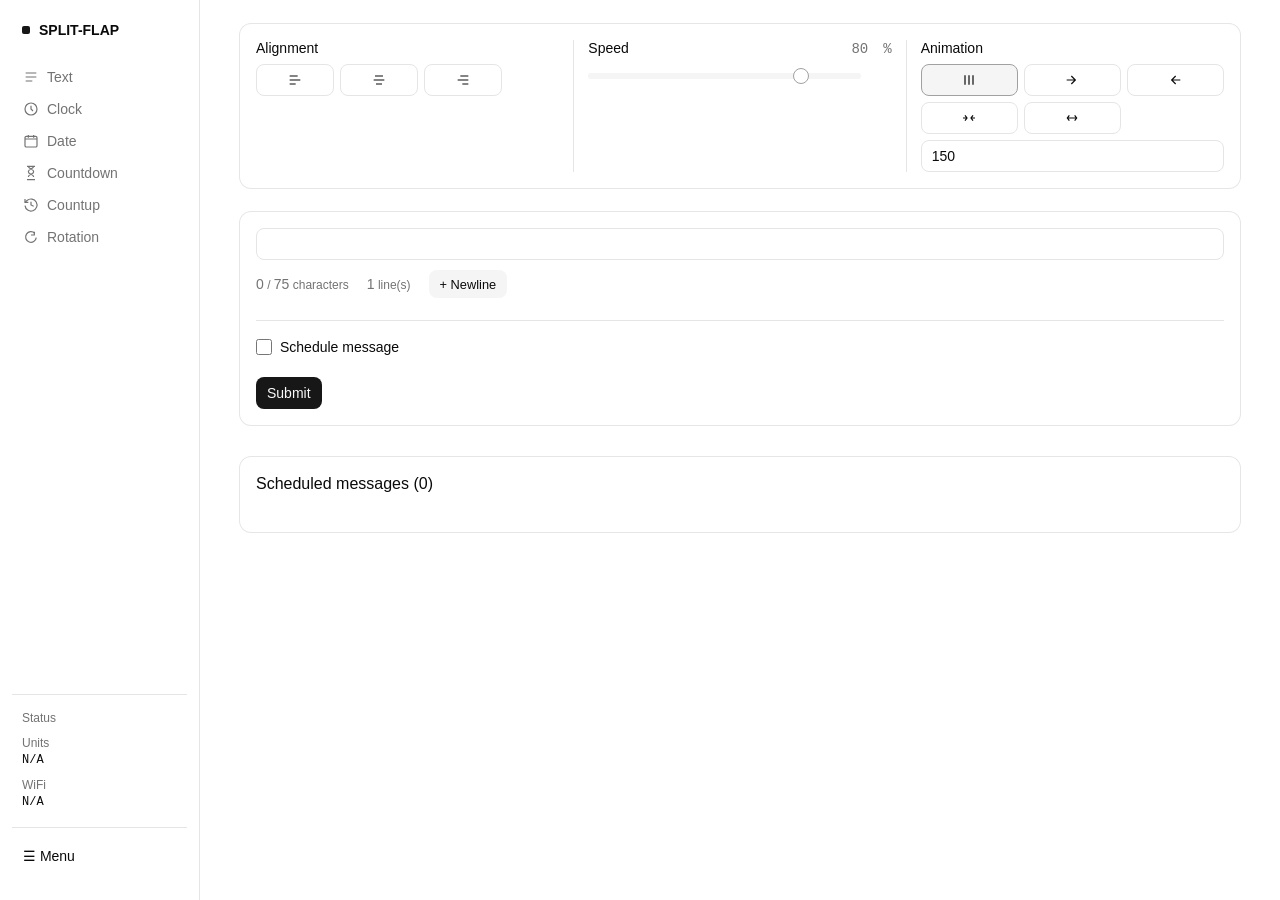
==== commit a4b744dc: "Make the web UI available in English and German index.html is now the English source; ESPMaster/i18n" ====
--- a/ESPMaster/data/index.html
+++ b/ESPMaster/data/index.html
@@ -1,17 +1,14 @@
 <!DOCTYPE html>
-<html>
+<html lang="en">
 
 <head>
 	<title>Split-Flap</title>
 	<meta name="viewport" content="width=device-width, initial-scale=1" charset="utf-8" />
-	<!-- Favicon inlined as a data URI, CSS/JS inlined below - keeps this page to 1 TCP connection
-	     to load (this ESP8266's lwIP allows only 5 concurrent connections). -->
+	<!-- Favicon, CSS and JS are inlined - one TCP connection for the page (lwIP allows only 5). -->
 	<link rel="icon" type="image/png" href="[data-uri]" />
 	<style>
-		/* Tokens from a shadcn/ui-based design system ("neutral" theme), as
-		   plain hex instead of oklch for older browsers. Only CSS is taken over - no React/Tailwind
-		   build, no web fonts: every extra byte/TCP connection is costly on the ESP8266.
-		   --success/--warning are project-local (the design system has no status colors yet). */
+		/* Tokens from a shadcn/ui-based design system ("neutral" theme) as plain hex (older browsers
+		   lack oklch). CSS only - no React/Tailwind, no web fonts. --success/--warning are local additions. */
 		:root {
 			--background: #fff;
 			--foreground: #0a0a0a;
@@ -165,8 +162,7 @@
 			cursor: not-allowed;
 		}
 
-		/* `display: contents` makes the wrapping <form> (POST buttons, not GET links - CSRF hardening)
-		   invisible to layout, so .actions' flex row behaves like it did with bare <a> children. */
+		/* `display: contents` hides the wrapping <form> (POST, not GET - CSRF) from layout. */
 		.actions form {
 			display: contents;
 		}
@@ -205,8 +201,7 @@
 			background-color: var(--popover);
 		}
 
-		/* Field width: one consistent width for every text-like field and select, instead of
-		   the former mix of 50%, 250px, 120px and 100px. */
+		/* One consistent width for every text field and select. */
 		input[type=text],
 		input[type=password],
 		input[type=date],
@@ -322,9 +317,7 @@
 			padding: var(--space-md) 25px 25px;
 		}
 
-		/* Rail-status shell for #mainView: a single left-hand rail carries mode navigation
-		   (the same #modeText/#modeClock/#modeDate/#modeCountdown radios, just restyled) AND the
-		   live status readout - no separate right-hand info panel. */
+		/* #mainView: one left rail with mode navigation (the #mode* radios) and the live status. */
 		.ls-shell {
 			display: flex;
 			align-items: stretch;
@@ -440,8 +433,7 @@
 			padding: .375rem .625rem;
 		}
 
-		/* This menu button now sits at the bottom of the rail - opening downward (the base
-		   .kebab-dropdown rule) would render off the bottom of the viewport. Open upward instead. */
+		/* The menu button sits at the bottom of the rail, so the menu opens upward. */
 		.ls-rail-menu .kebab-dropdown {
 			top: auto;
 			bottom: 100%;
@@ -466,8 +458,7 @@
 			font-size: var(--text-sm);
 		}
 
-		/* #adminBannerMessage sits above the admin modals (no single admin page left to show it
-		   inline in), so it floats as a fixed toast instead. */
+		/* #adminBannerMessage floats above the admin modals as a fixed toast. */
 		.admin-toast {
 			position: fixed;
 			top: 20px;
@@ -573,7 +564,7 @@
 			box-shadow: 0 1px 3px #0000001a;
 		}
 
-		/* Hilfe-Reiter (API-Referenz mit curl-Beispielen) - siehe systemTabHelp weiter unten. */
+		/* Help tab (API reference with curl examples), see systemTabHelp. */
 		.api-group-title {
 			font-size: 1rem;
 			font-weight: 600;
@@ -693,8 +684,7 @@
 			color: var(--muted-foreground);
 		}
 
-		/* Editable Geschwindigkeit percentage - looks like the label it replaced, underline only
-		   on hover/focus so it still reads as interactive. */
+		/* Editable speed percentage: looks like a label, underline on hover/focus. */
 		input.ls-speed-input {
 			width: 34px;
 			text-align: right;
@@ -723,8 +713,8 @@
 			flex-wrap: wrap;
 		}
 
-		/* Separators between Ausrichtung/Geschwindigkeit/Animation only (modifier class), drawn in
-		   the middle of the existing gap so they vanish cleanly when the row wraps. */
+		/* Separators between Ausrichtung/Geschwindigkeit/Animation, centered in the gap so they vanish
+		   when the row wraps. */
 		.ls-field-grid-divided > .ls-field:not(:first-child) {
 			border-left: 1px solid var(--border);
 			padding-left: 14px;
@@ -802,8 +792,7 @@
 			border-color: var(--ring);
 		}
 
-		/* The actual flap text - the one thing on the page that should look like it's really
-		   going out to the physical letters. */
+		/* The flap text - styled like the physical letters. */
 		input.ls-display-input {
 			width: 100%;
 			max-width: none;
@@ -1128,8 +1117,8 @@
 			margin: 0;
 		}
 
-		/* Per-item overrides: plain buttons with a JS-toggled "active" class rather than radios,
-		   since "none active" (inherit the default) is a valid state. */
+		/* Per-item overrides: buttons with an "active" class instead of radios, since "none active"
+		   (inherit) is a valid state. */
 		.ls-rotation-align-btn {
 			width: 2rem;
 			padding: 0;
@@ -1377,8 +1366,8 @@
 			color: var(--destructive);
 		}
 
-		/* Plain inline link inside a .note paragraph (Button link variant), overriding the
-		   site-wide a{} button look. Placed last so it wins against a:hover too. */
+		/* Inline link in a .note (Button link variant), overriding the global a{} button look; placed last
+		   so it also beats a:hover. */
 		.note a {
 			display: inline;
 			height: auto;
@@ -1405,9 +1394,8 @@
 			<div class="ls-rail">
 				<div class="ls-rail-brand"><span class="ls-rail-dot"></span><span>SPLIT-FLAP</span></div>
 
-				<!-- form="form": these radios live in the left rail, outside <form id="form"> further
-				     down the page - without this attribute they're invisible to `new FormData(form)`,
-				     so a submit would never carry a deviceMode field at all. -->
+				<!-- form="form": these radios sit outside <form id="form">, so without the attribute
+				     FormData would never carry deviceMode. -->
 				<label class="ls-rail-item">
 					<input form="form" onchange="setDeviceModeTab(this.value)" type="radio" id="modeText" name="deviceMode" value="text" />
 					<svg width="16" height="16" viewBox="0 0 24 24" fill="none" stroke="currentColor" stroke-width="1.8"><path d="M4 6h16M4 12h16M4 18h10"></path></svg>
@@ -1416,12 +1404,12 @@
 				<label class="ls-rail-item">
 					<input form="form" onchange="setDeviceModeTab(this.value)" type="radio" id="modeClock" name="deviceMode" value="clock" />
 					<svg width="16" height="16" viewBox="0 0 24 24" fill="none" stroke="currentColor" stroke-width="1.8"><circle cx="12" cy="12" r="9"></circle><path d="M12 7v5l3 3"></path></svg>
-					Uhr
+					Clock
 				</label>
 				<label class="ls-rail-item">
 					<input form="form" onchange="setDeviceModeTab(this.value)" type="radio" id="modeDate" name="deviceMode" value="date" />
 					<svg width="16" height="16" viewBox="0 0 24 24" fill="none" stroke="currentColor" stroke-width="1.8"><rect x="3" y="5" width="18" height="16" rx="2"></rect><path d="M3 9h18M8 3v4M16 3v4"></path></svg>
-					Datum
+					Date
 				</label>
 				<label class="ls-rail-item">
 					<input form="form" onchange="setDeviceModeTab(this.value)" type="radio" id="modeCountdown" name="deviceMode" value="countdown" />
@@ -1442,19 +1430,18 @@
 				<div class="ls-rail-status">
 					<div class="ls-rail-status-label">Status</div>
 					<div class="ls-rail-status-row"><span>Units</span><label id="labelUnits">N/A</label></div>
-					<div class="ls-rail-status-row"><span>WLAN</span><label id="labelWiFiStatus">N/A</label></div>
+					<div class="ls-rail-status-row"><span>WiFi</span><label id="labelWiFiStatus">N/A</label></div>
 					</div>
 
-				<!-- Hamburger menu, replaces the old "Actions" card further down the page. Reboot
-				     stays directly reachable from every page. -->
+				<!-- Menu (admin sections, reboot) - reachable from every page. -->
 				<div class="kebab-menu ls-rail-menu">
-					<button type="button" id="btnKebabMenu" class="kebab-button" onclick="toggleKebabMenu()" aria-haspopup="true" aria-expanded="false" aria-label="Menu">&#9776; Menü</button>
+					<button type="button" id="btnKebabMenu" class="kebab-button" onclick="toggleKebabMenu()" aria-haspopup="true" aria-expanded="false" aria-label="Menu">&#9776; Menu</button>
 					<div id="kebabMenuDropdown" class="kebab-dropdown hidden">
 						<a href="#" onclick="openAdminModal('system'); return false;">System</a>
 						<a href="#" onclick="openAdminModal('units'); return false;">Units</a>
-						<a href="#" onclick="openAdminModal('firmware'); return false;">Firmware Update</a>
+						<a href="#" onclick="openAdminModal('firmware'); return false;">Firmware update</a>
 						<button type="button" class="kebab-form" onclick="triggerReboot()">Reboot</button>
-						<button type="button" id="menuLogout" class="kebab-form hidden" onclick="logout()">Abmelden</button>
+						<button type="button" id="menuLogout" class="kebab-form hidden" onclick="logout()">Log out</button>
 					</div>
 				</div>
 			</div>
@@ -1470,17 +1457,17 @@
 						<div class="card">
 							<div class="ls-field-grid ls-field-grid-divided">
 								<div class="ls-field">
-									<span class="ls-microlabel">Ausrichtung</span>
+									<span class="ls-microlabel">Alignment</span>
 									<div class="ls-align-group">
-										<label class="ls-align-btn" title="Links">
+										<label class="ls-align-btn" title="Left">
 											<input type="radio" id="radioLeft" name="alignment" autocomplete="off" value="left" />
 											<svg width="16" height="16" viewBox="0 0 24 24" fill="none" stroke="currentColor" stroke-width="1.8"><path d="M4 6h12M4 12h16M4 18h9"></path></svg>
 										</label>
-										<label class="ls-align-btn" title="Mittig">
+										<label class="ls-align-btn" title="Center">
 											<input type="radio" id="radioCenter" name="alignment" autocomplete="off" value="center" />
 											<svg width="16" height="16" viewBox="0 0 24 24" fill="none" stroke="currentColor" stroke-width="1.8"><path d="M6 6h12M4 12h16M7.5 18h9"></path></svg>
 										</label>
-										<label class="ls-align-btn" title="Rechts">
+										<label class="ls-align-btn" title="Right">
 											<input type="radio" id="radioRight" name="alignment" autocomplete="off" value="right" />
 											<svg width="16" height="16" viewBox="0 0 24 24" fill="none" stroke="currentColor" stroke-width="1.8"><path d="M8 6h12M4 12h16M11 18h9"></path></svg>
 										</label>
@@ -1489,11 +1476,11 @@
 
 								<div class="ls-field">
 									<label for="rangeFlapSpeed" class="ls-microlabel ls-microlabel-split">
-										<span>Geschwindigkeit</span>
+										<span>Speed</span>
 										<span class="ls-accent-text">
 											<input type="number" id="inputFlapSpeedValue" min="1" max="100" step="1" value="80"
 												oninput="updateSpeedFromInput(this)" onchange="clampSpeedInput(this)"
-												class="ls-speed-input" title="Geschwindigkeit in Prozent (1-100)" />&percnt;
+												class="ls-speed-input" title="Speed in percent (1-100)" />&percnt;
 										</span>
 									</label>
 									<input type="range" oninput="updateSpeedSlider(this)" id="rangeFlapSpeed" name="flapSpeed"
@@ -1503,30 +1490,30 @@
 								<div class="ls-field">
 									<span class="ls-microlabel">Animation</span>
 									<div class="ls-align-group ls-animation-icons ls-animation-icon-grid">
-										<label class="ls-align-btn" title="Gleichzeitig - alle Units starten zusammen">
+										<label class="ls-align-btn" title="Simultaneous - all units start together">
 											<input type="radio" id="radioAnimSimultaneous" name="animationMode" autocomplete="off" value="simultaneous" checked />
 											<svg width="16" height="16" viewBox="0 0 24 24" fill="none" stroke="currentColor" stroke-width="1.8"><path d="M6 5v14M12 5v14M18 5v14"></path></svg>
 										</label>
-										<label class="ls-align-btn" title="Links &rarr; Rechts - Unit 0 zuerst, dann der Reihe nach">
+										<label class="ls-align-btn" title="Left &rarr; right - unit 0 first, then in order">
 											<input type="radio" id="radioAnimLeftToRight" name="animationMode" autocomplete="off" value="left-to-right" />
 											<svg width="16" height="16" viewBox="0 0 24 24" fill="none" stroke="currentColor" stroke-width="1.8"><path d="M4 12h12M11 6l6 6-6 6"></path></svg>
 										</label>
-										<label class="ls-align-btn" title="Rechts &rarr; Links - letzte Unit zuerst, dann der Reihe nach">
+										<label class="ls-align-btn" title="Right &rarr; left - last unit first, then in order">
 											<input type="radio" id="radioAnimRightToLeft" name="animationMode" autocomplete="off" value="right-to-left" />
 											<svg width="16" height="16" viewBox="0 0 24 24" fill="none" stroke="currentColor" stroke-width="1.8"><path d="M20 12H8M13 6l-6 6 6 6"></path></svg>
 										</label>
-										<label class="ls-align-btn" title="Außen &rarr; Mitte - die beiden äußersten Units zuerst, dann paarweise nach innen">
+										<label class="ls-align-btn" title="Outside &rarr; in - the two outermost units first, then pairwise inwards">
 											<input type="radio" id="radioAnimOutsideIn" name="animationMode" autocomplete="off" value="outside-in" />
 											<svg width="16" height="16" viewBox="0 0 24 24" fill="none" stroke="currentColor" stroke-width="1.8"><path d="M3 12h6M6 8l3 4-3 4M21 12h-6M18 8l-3 4 3 4"></path></svg>
 										</label>
-										<label class="ls-align-btn" title="Mitte &rarr; Außen - die mittleren Units zuerst, dann paarweise nach außen">
+										<label class="ls-align-btn" title="Inside &rarr; out - the middle units first, then pairwise outwards">
 											<input type="radio" id="radioAnimInsideOut" name="animationMode" autocomplete="off" value="inside-out" />
 											<svg width="16" height="16" viewBox="0 0 24 24" fill="none" stroke="currentColor" stroke-width="1.8"><path d="M12 12H5M8 8l-3 4 3 4M12 12h7M16 8l3 4-3 4"></path></svg>
 										</label>
 									</div>
 									<div class="ls-animation-stagger-row">
 										<input type="number" id="inputAnimationStaggerMs" name="animationStaggerMs"
-											min="0" max="1000" step="10" value="150" title="Versatz in ms zwischen aufeinanderfolgenden Units" />
+											min="0" max="1000" step="10" value="150" title="Delay in ms between consecutive units" />
 									</div>
 								</div>
 							</div>
@@ -1536,20 +1523,20 @@
 							<div id="tab-text" class="tab">
 								<input type="text" id="inputText" name="inputText" onkeyup="updateCharacterCount()" autocomplete="off" maxlength="500" class="ls-display-input" />
 								<div class="ls-field-meta">
-									<span><label id="labelCharacterCount">0</label> / <label id="labelUnitCountHint">75</label> Zeichen</span>
-									<span><label id="labelLineCount">1</label> Zeile(n)</span>
+									<span><label id="labelCharacterCount">0</label> / <label id="labelUnitCountHint">75</label> characters</span>
+									<span><label id="labelLineCount">1</label> line(s)</span>
 									<input type="button" value="+ Newline" onclick="addNewline()" class="btn-small"/>
 								</div>
 
 								<div class="ls-schedule-row">
 									<label for="inputCheckboxScheduleEnabled" class="ls-checkbox-label">
 										<input type="checkbox" id="inputCheckboxScheduleEnabled" name="scheduleEnabled"	onchange="showHideScheduledMessageInput()" />
-										Nachricht planen
+										Schedule message
 									</label>
 									<div id="divScheduleOptions" class="hidden">
-										<p class="note">Alle geplanten Nachrichten zusammen: höchstens 4000 Zeichen.</p>
+										<p class="note">All scheduled messages together: at most 4000 characters.</p>
 										<p>
-											<label for="scheduledDateTime">Show Indefinitely?</label>
+											<label for="scheduledDateTime">Show indefinitely</label>
 											<input type="checkbox" id="inputCheckboxShowIndefinitely" name="scheduleShowIndefinitely" />
 										</p>
 										<p>
@@ -1563,59 +1550,59 @@
 							<div id="tab-countdown" class="tab hidden">
 								<div class="ls-field-grid">
 									<div class="ls-field">
-										<label for="inputCountdownPrefix" class="ls-microlabel">Präfix (optional)</label>
-										<input type="text" id="inputCountdownPrefix" name="countdownPrefix" autocomplete="off" maxlength="40" placeholder="z.B. Noch" />
+										<label for="inputCountdownPrefix" class="ls-microlabel">Prefix (optional)</label>
+										<input type="text" id="inputCountdownPrefix" name="countdownPrefix" autocomplete="off" maxlength="40" placeholder="e.g. In" />
 									</div>
 									<div class="ls-field">
-										<label for="inputCountdownDateTime" class="ls-microlabel">Countdown-Enddatum</label>
+										<label for="inputCountdownDateTime" class="ls-microlabel">Countdown end date</label>
 										<input type="date" id="inputCountdownDateTime" name="countdownDateTime">
 										<input type="hidden" id="inputHiddenCountdownDateTimeUnix" name="countdownDateTimeUnix" value="0" />
 									</div>
 									<div class="ls-field">
 										<label for="inputCountdownSuffix" class="ls-microlabel">Suffix (optional)</label>
-										<input type="text" id="inputCountdownSuffix" name="countdownSuffix" autocomplete="off" maxlength="40" placeholder="z.B. Tage" />
+										<input type="text" id="inputCountdownSuffix" name="countdownSuffix" autocomplete="off" maxlength="40" placeholder="e.g. days" />
 									</div>
 								</div>
-								<p class="note">Ohne Präfix und Suffix wird nur die Anzahl der Tage angezeigt.</p>
+								<p class="note">Without prefix and suffix only the number of days is shown.</p>
 							</div>
 
 							<div id="tab-countup" class="tab hidden">
 								<div class="ls-field-grid">
 									<div class="ls-field">
-										<label for="inputCountupPrefix" class="ls-microlabel">Präfix (optional)</label>
-										<input type="text" id="inputCountupPrefix" name="countupPrefix" autocomplete="off" maxlength="40" placeholder="z.B. Seit" />
+										<label for="inputCountupPrefix" class="ls-microlabel">Prefix (optional)</label>
+										<input type="text" id="inputCountupPrefix" name="countupPrefix" autocomplete="off" maxlength="40" placeholder="e.g. Since" />
 									</div>
 									<div class="ls-field">
-										<label for="inputCountupDateTime" class="ls-microlabel">Countup-Startdatum</label>
+										<label for="inputCountupDateTime" class="ls-microlabel">Count-up start date</label>
 										<input type="date" id="inputCountupDateTime" name="countupDateTime">
 										<input type="hidden" id="inputHiddenCountupDateTimeUnix" name="countupDateTimeUnix" value="0" />
 									</div>
 									<div class="ls-field">
 										<label for="inputCountupSuffix" class="ls-microlabel">Suffix (optional)</label>
-										<input type="text" id="inputCountupSuffix" name="countupSuffix" autocomplete="off" maxlength="40" placeholder="z.B. Tage" />
+										<input type="text" id="inputCountupSuffix" name="countupSuffix" autocomplete="off" maxlength="40" placeholder="e.g. days" />
 									</div>
 								</div>
-								<p class="note">Zeigt die vollen Tage seit dem Startdatum, auf Wunsch mit Präfix und Suffix.</p>
+								<p class="note">Shows the full days since the start date, optionally with prefix and suffix.</p>
 							</div>
 
 							<div id="tab-clock" class="tab hidden">
-								<label for="inputClockFormat" class="ls-microlabel">Uhrzeit-Format</label>
+								<label for="inputClockFormat" class="ls-microlabel">Time format</label>
 								<input type="text" id="inputClockFormat" name="clockFormat" autocomplete="off" maxlength="40" placeholder="HH:mm:ss" class="ls-display-input" />
-								<p class="note">Beispiel: <code>HH:mm:ss</code> &rarr; 21:19:05. Bausteine: HH/H (Stunde 24h), hh/h (12h), mm (Minute), ss (Sekunde).</p>
+								<p class="note">Example: <code>HH:mm:ss</code> &rarr; 21:19:05. Tokens: HH/H (hour, 24h), hh/h (12h), mm (minute), ss (second).</p>
 							</div>
 
 							<div id="tab-date" class="tab hidden">
-								<label for="inputDateFormat" class="ls-microlabel">Datums-Format</label>
+								<label for="inputDateFormat" class="ls-microlabel">Date format</label>
 								<input type="text" id="inputDateFormat" name="dateFormat" autocomplete="off" maxlength="40" placeholder="dd.MM.yyyy" class="ls-display-input" />
-								<p class="note">Beispiel: <code>dd.MM.yyyy</code> &rarr; 11.09.2026. Bausteine: dd/d (Tag), MM/M (Monat), yyyy/yy (Jahr).</p>
+								<p class="note">Example: <code>dd.MM.yyyy</code> &rarr; 11.09.2026. Tokens: dd/d (day), MM/M (month), yyyy/yy (year).</p>
 							</div>
 
 							<div id="tab-rotation" class="tab hidden">
-								<label class="ls-microlabel">Ablauf</label>
-								<p class="note">Die Einträge laufen der Reihe nach, jeweils für ihre Dauer, danach von vorn. Alle Texte zusammen: höchstens 4000 Zeichen.</p>
+								<label class="ls-microlabel">Sequence</label>
+								<p class="note">The entries run in order, each for its duration, then start over. All texts together: at most 4000 characters.</p>
 								<div id="containerRotationItems"></div>
 								<div class="ls-submit-row">
-									<input type="button" value="+ Eintrag hinzufügen" onclick="addRotationItem()" class="btn-small" />
+									<input type="button" value="+ Add entry" onclick="addRotationItem()" class="btn-small" />
 								</div>
 							</div>
 
@@ -1629,7 +1616,7 @@
 				<form>
 					<div class="card-grid">
 						<div class="card card-full">
-							<p class="card-title">Geplante Nachrichten (<span id="spanScheduledMessageCount">0</span>)</p>
+							<p class="card-title">Scheduled messages (<span id="spanScheduledMessageCount">0</span>)</p>
 
 							<div id="containerScheduledMessages" class="scheduled-messages">
 							</div>
@@ -1640,30 +1627,27 @@
 			</div>
 		</div>
 	</div>
-	<!-- Administration's sections each open as their own modal above #mainView, from the rail's
-	     kebab menu. #adminBannerMessage is shared by all of them (floats as a fixed toast) - prefixed
-	     to avoid colliding with #mainView's own #bannerMessage. -->
+	<!-- Admin sections open as modals above #mainView from the rail menu; they share
+	     #adminBannerMessage (a fixed toast, separate from #mainView's #bannerMessage). -->
 	<div id="adminBannerMessage" class="banner-message admin-toast hidden"></div>
 
 	<div id="modalSystem" class="modal-backdrop hidden" onclick="closeAdminModalOnBackdrop(event, 'system')">
-		<!-- modal-panel-wide (900px, same as the Units modal) - found 2026-09-10: the new Hilfe tab's
-		     curl examples (api-code blocks) no longer fit inside the plain 620px modal-panel without
-		     horizontal scrolling. -->
+		<!-- modal-panel-wide (900px, like Units): the help tab's curl examples need the width. -->
 		<div class="modal-panel modal-panel-wide" onclick="event.stopPropagation()">
 			<div class="modal-header">
 				<p class="modal-title">System</p>
-				<button type="button" class="modal-close-btn" onclick="closeAdminModal('system')" aria-label="Schließen">&times;</button>
+				<button type="button" class="modal-close-btn" onclick="closeAdminModal('system')" aria-label="Close">&times;</button>
 			</div>
 			<div class="modal-body">
 				<div class="modal-tab-bar">
-					<button type="button" id="systemTabBtnWifi" class="modal-tab-btn active" onclick="setSystemModalTab('wifi')">Netzwerk</button>
-					<button type="button" id="systemTabBtnTimezone" class="modal-tab-btn" onclick="setSystemModalTab('timezone')">Zeitzone</button>
-					<button type="button" id="systemTabBtnQuietHours" class="modal-tab-btn" onclick="setSystemModalTab('quietHours')">Ruhezeiten</button>
-					<button type="button" id="systemTabBtnCrashLog" class="modal-tab-btn" onclick="setSystemModalTab('crashLog')">Crash-Log</button>
-					<button type="button" id="systemTabBtnAccessControl" class="modal-tab-btn" onclick="setSystemModalTab('accessControl')">Zugriffskontrolle</button>
+					<button type="button" id="systemTabBtnWifi" class="modal-tab-btn active" onclick="setSystemModalTab('wifi')">Network</button>
+					<button type="button" id="systemTabBtnTimezone" class="modal-tab-btn" onclick="setSystemModalTab('timezone')">Time zone</button>
+					<button type="button" id="systemTabBtnQuietHours" class="modal-tab-btn" onclick="setSystemModalTab('quietHours')">Quiet hours</button>
+					<button type="button" id="systemTabBtnCrashLog" class="modal-tab-btn" onclick="setSystemModalTab('crashLog')">Crash log</button>
+					<button type="button" id="systemTabBtnAccessControl" class="modal-tab-btn" onclick="setSystemModalTab('accessControl')">Access control</button>
 					<button type="button" id="systemTabBtnMqtt" class="modal-tab-btn" onclick="setSystemModalTab('mqtt')">MQTT</button>
-					<button type="button" id="systemTabBtnMultiDevice" class="modal-tab-btn" onclick="setSystemModalTab('multiDevice')">Mehrgeräte-Verbund</button>
-					<button type="button" id="systemTabBtnHelp" class="modal-tab-btn" onclick="setSystemModalTab('help')">Hilfe</button>
+					<button type="button" id="systemTabBtnMultiDevice" class="modal-tab-btn" onclick="setSystemModalTab('multiDevice')">Multi-device group</button>
+					<button type="button" id="systemTabBtnHelp" class="modal-tab-btn" onclick="setSystemModalTab('help')">Help</button>
 				</div>
 
 				<div id="systemTabWifi">
@@ -1671,100 +1655,98 @@
 						<button id="formResetWifi" type="button" class="action-link" onclick="triggerResetWifi()">Reset WiFi</button>
 					</div>
 
-					<!-- Addition to (not a replacement for) "Reset WiFi" above - connects to a new
-					     network directly from here, without rebooting into the AP captive portal. -->
+					<!-- Connects to a new network directly, without rebooting into the setup portal. -->
 					<div style="text-align: left; margin-top: 1.5em;">
 						<p>
-							Direkt mit einem anderen WLAN verbinden, ohne AP-Konfigurationsmodus.
+							Connect directly to a different WiFi network, without the AP setup mode.
 						</p>
 						<p class="note-danger">
-							<b>Das Gerät trennt sich sofort vom aktuellen WLAN.</b> Klappt die neue Verbindung nicht, kehrt es nach ca. 15 Sekunden zum bisherigen WLAN zurück. Das neue WLAN bleibt nach einem Neustart gespeichert.
+							<b>The device disconnects from the current WiFi immediately.</b> If the new connection fails, it returns to the previous WiFi after about 15 seconds. The new WiFi stays saved across reboots.
 						</p>
 
 						<p>
-							<button id="wifiScanButton" type="button" class="btn-small" onclick="scanWifiNetworks()">Netzwerke suchen</button>
+							<button id="wifiScanButton" type="button" class="btn-small" onclick="scanWifiNetworks()">Scan for networks</button>
 						</p>
 						<div id="wifiScanResult"></div>
 
 						<div id="wifiConnectForm" class="hidden" style="margin-top: 1em;">
 							<p>
-								<label for="wifiConnectSsidSelect">Gefundene Netzwerke</label>
+								<label for="wifiConnectSsidSelect">Networks found</label>
 								<br>
 								<select id="wifiConnectSsidSelect" onchange="document.getElementById('wifiConnectSsid').value = this.value"></select>
 							</p>
 							<p>
 								<label for="wifiConnectSsid">SSID</label>
 								<br>
-								<input type="text" id="wifiConnectSsid" placeholder="Netzwerkname" />
+								<input type="text" id="wifiConnectSsid" placeholder="Network name" />
 							</p>
 							<p>
-								<label for="wifiConnectPassword">Passwort</label>
+								<label for="wifiConnectPassword">Password</label>
 								<br>
 								<input type="password" id="wifiConnectPassword" autocomplete="off" />
 							</p>
 							<p>
-								<button id="wifiConnectButton" type="button" class="btn-primary" onclick="connectToWifi()">Verbinden</button>
+								<button id="wifiConnectButton" type="button" class="btn-primary" onclick="connectToWifi()">Connect</button>
 							</p>
 						</div>
 						<p id="wifiConnectStatus"></p>
 					</div>
 
-					<!-- mDNS-Hostname - eigener Abschnitt, nicht Teil des Verbinden-Formulars oben, da
-					     unabhängig vom aktuellen WLAN gültig (überlebt einen Netzwerkwechsel). -->
+					<!-- mDNS hostname - own section, independent of the network (survives a network change). -->
 					<div style="text-align: left; margin-top: 1.5em; border-top: 1px solid var(--border); padding-top: 1.5em;">
 						<p>
-							Zusätzlich zur IP-Adresse ist das Gerät über einen Namen erreichbar, sofern das Netzwerk mDNS unterstützt.
+							Besides its IP address, the device can be reached by name if the network supports mDNS.
 						</p>
 						<p>
-							<label>Aktueller DNS-Name</label>
+							<label>Current DNS name</label>
 							<br>
-							<span id="currentMdnsHostnameDisplay" class="ls-value-mono">wird geladen...</span><span class="ls-value-mono">.local</span>
+							<span id="currentMdnsHostnameDisplay" class="ls-value-mono">loading...</span><span class="ls-value-mono">.local</span>
 						</p>
 						<p>
-							<label for="newMdnsHostname">DNS-Name ändern</label>
+							<label for="newMdnsHostname">Change DNS name</label>
 							<br>
-							<input type="text" id="newMdnsHostname" placeholder="z.B. split-flap" maxlength="63" />
-							<button class="btn-primary" onclick="changeMdnsHostname()">Ändern</button>
+							<input type="text" id="newMdnsHostname" placeholder="e.g. split-flap" maxlength="63" />
+							<button class="btn-primary" onclick="changeMdnsHostname()">Change</button>
 						</p>
 						<p class="note">
-							Buchstaben, Ziffern und Bindestriche (nicht am Anfang/Ende), 1-63 Zeichen. Jedes Display im Netzwerk braucht einen eigenen Namen.
+							Letters, digits and hyphens (not at the start/end), 1-63 characters. Every display on the network needs its own name.
 						</p>
 						<p id="mdnsHostnameChangeStatus"></p>
 						<p>
-							<label for="routerHostname">DNS-Name im Router (optional)</label>
+							<label for="routerHostname">DNS name in the router (optional)</label>
 							<br>
-							<input type="text" id="routerHostname" placeholder="z.B. split-flap.fritz.box" maxlength="253" />
-							<button class="btn-primary" onclick="changeRouterHostname()">Speichern</button>
+							<input type="text" id="routerHostname" placeholder="e.g. split-flap.fritz.box" maxlength="253" />
+							<button class="btn-primary" onclick="changeRouterHostname()">Save</button>
 						</p>
 						<p class="note">
-							Aus Sicherheitsgründen antwortet das Gerät nur unter seiner IP-Adresse, unter dem DNS-Namen oben (auch mit <code>.local</code>) und unter dem hier eingetragenen vollständigen Namen. Leer lassen und speichern entfernt ihn.
+							For security reasons the device only answers to its IP address, the DNS name above (also with <code>.local</code>) and the full name entered here. Saving an empty field removes it.
 						</p>
 						<p id="routerHostnameChangeStatus"></p>
 					</div>
 
-					<!-- Einrichtungs-Hotspot - öffnet nur, wenn beim Start kein bekanntes WLAN erreichbar ist. -->
+					<!-- Setup hotspot - only opens when no known WiFi is reachable at startup. -->
 					<div style="text-align: left; margin-top: 1.5em; border-top: 1px solid var(--border); padding-top: 1.5em;">
 						<p>
-							Findet das Gerät beim Start kein bekanntes WLAN, öffnet es den Einrichtungs-Hotspot <code>Split-Flap-AP</code>.
+							If the device finds no known WiFi at startup, it opens the setup hotspot <code>Split-Flap-AP</code>.
 						</p>
 						<p>
-							<label for="setupApPasswordMode">Hotspot-Passwort</label>
+							<label for="setupApPasswordMode">Hotspot password</label>
 							<br>
 							<select id="setupApPasswordMode" onchange="showSetupApPasswordField()">
-								<option value="random">Zufällig, auf der Anzeige</option>
-								<option value="fixed">Festes Passwort</option>
+								<option value="random">Random, shown on the display</option>
+								<option value="fixed">Fixed password</option>
 							</select>
 						</p>
 						<p id="setupApPasswordField" class="hidden">
-							<label for="setupApPassword">Festes Passwort</label>
+							<label for="setupApPassword">Fixed password</label>
 							<br>
 							<input type="password" id="setupApPassword" autocomplete="new-password" maxlength="63" />
 						</p>
 						<p>
-							<button class="btn-primary" onclick="saveSetupApPassword()">Speichern</button>
+							<button class="btn-primary" onclick="saveSetupApPassword()">Save</button>
 						</p>
 						<p class="note">
-							Zufällig: bei jedem Öffnen ein neues Passwort, das die Anzeige zeigt (bei weniger als 8 Units in Teilen). Fest: 8-63 Zeichen, die Anzeige bleibt leer. Wer das feste Passwort vergisst, findet es nur noch in der seriellen Ausgabe beim Öffnen des Hotspots.
+							Random: a new password each time the hotspot opens, shown on the display (in parts with fewer than 8 units). Fixed: 8-63 characters, the display stays blank. A forgotten fixed password can only be recovered from the serial output when the hotspot opens.
 						</p>
 						<p id="setupApPasswordChangeStatus"></p>
 					</div>
@@ -1773,18 +1755,18 @@
 				<div id="systemTabTimezone" class="hidden">
 					<div style="text-align: left;">
 						<p>
-							<label>Aktuell eingestellte Zeitzone</label>
+							<label>Current time zone</label>
 							<br>
-							<span id="currentTimezoneDisplay" class="ls-value-mono">wird geladen...</span>
+							<span id="currentTimezoneDisplay" class="ls-value-mono">loading...</span>
 						</p>
 						<p>
-							<label for="newTimezone">Zeitzone ändern</label>
+							<label for="newTimezone">Change time zone</label>
 							<br>
-							<input type="text" id="newTimezone" placeholder="z.B. Europe/Berlin" />
-							<button class="btn-primary" onclick="changeTimezone()">Ändern</button>
+							<input type="text" id="newTimezone" placeholder="e.g. Europe/Berlin" />
+							<button class="btn-primary" onclick="changeTimezone()">Change</button>
 						</p>
 						<p class="note">
-							<a href="https://en.wikipedia.org/wiki/List_of_tz_database_time_zones" target="_blank" rel="noopener">Liste der TZ-Datenbank-Zeitzonen</a>
+							<a href="https://en.wikipedia.org/wiki/List_of_tz_database_time_zones" target="_blank" rel="noopener">List of TZ database time zones</a>
 						</p>
 						<p id="timezoneChangeStatus"></p>
 					</div>
@@ -1793,26 +1775,26 @@
 				<div id="systemTabQuietHours" class="hidden">
 					<div style="text-align: left;">
 						<p id="quietHoursExtensionNote" class="note hidden">
-							Erweiterungsgerät: Die Ruhezeiten legt das Primärgerät fest, die Einstellung hier wirkt nicht.
+							Extension device: quiet hours are set by the primary device, the setting here has no effect.
 						</p>
 						<p>
 							<label for="quietHoursEnabled" class="ls-checkbox-label">
 								<input type="checkbox" id="quietHoursEnabled" />
-								Ruhezeiten aktivieren
+								Enable quiet hours
 							</label>
 						</p>
 						<p class="note">
-							In den Ruhezeiten bleibt das Display leer und die Motoren stehen, unabhängig vom Modus.
+							During quiet hours the display stays blank and the motors stop, whatever the mode.
 						</p>
 						<p>
-							<label for="quietHoursStart">Von</label>
+							<label for="quietHoursStart">From</label>
 							<br>
 							<input type="time" id="quietHoursStart" />
-							<label for="quietHoursEnd" style="margin-left: 1em;">Bis</label>
+							<label for="quietHoursEnd" style="margin-left: 1em;">To</label>
 							<input type="time" id="quietHoursEnd" />
 						</p>
 						<p>
-							<button id="quietHoursSaveButton" class="btn-primary" onclick="saveQuietHours()">Speichern</button>
+							<button id="quietHoursSaveButton" class="btn-primary" onclick="saveQuietHours()">Save</button>
 						</p>
 						<p id="quietHoursStatus"></p>
 					</div>
@@ -1821,10 +1803,10 @@
 				<div id="systemTabCrashLog" class="hidden">
 					<div style="text-align: left;">
 						<p class="note">
-							Absturzdaten, die das Gerät vor dem letzten automatischen Neustart gespeichert hat.
+							Crash data the device saved before its last automatic restart.
 						</p>
 						<p>
-							<a href="/api/crash-log" target="_blank" class="btn-small action-link">Crash-Log öffnen</a>
+							<a href="/api/crash-log" target="_blank" class="btn-small action-link">Open crash log</a>
 						</p>
 					</div>
 				</div>
@@ -1832,43 +1814,43 @@
 				<div id="systemTabAccessControl" class="hidden">
 					<div style="text-align: left;">
 						<p>
-							<label>Passwortschutz</label>
+							<label>Password protection</label>
 							<br>
-							<span id="accessControlPasswordStatus" class="ls-value-mono">wird geladen...</span>
+							<span id="accessControlPasswordStatus" class="ls-value-mono">loading...</span>
 						</p>
 						<p class="note">
-							Ein leeres Passwort schaltet den Schutz <b>komplett</b> ab, auch für Firmware-Update und WLAN-Verwaltung.
+							An empty password turns protection off <b>completely</b>, including firmware updates and WiFi management.
 						</p>
 
 						<p>
-							<label for="accessControlCurrentPassword">Aktuelles Passwort</label>
+							<label for="accessControlCurrentPassword">Current password</label>
 							<br>
-							<input type="password" id="accessControlCurrentPassword" autocomplete="current-password" placeholder="(leer, falls noch kein Passwort gesetzt)" />
+							<input type="password" id="accessControlCurrentPassword" autocomplete="current-password" placeholder="(empty if no password is set yet)" />
 						</p>
 						<p>
-							<label for="accessControlNewPassword">Neues Passwort setzen</label>
+							<label for="accessControlNewPassword">Set new password</label>
 							<br>
-							<input type="password" id="accessControlNewPassword" autocomplete="new-password" placeholder="Mindestens 8 Zeichen" minlength="8" />
-							<button class="btn-primary" onclick="changeOtaPassword()">Ändern</button>
+							<input type="password" id="accessControlNewPassword" autocomplete="new-password" placeholder="At least 8 characters" minlength="8" />
+							<button class="btn-primary" onclick="changeOtaPassword()">Change</button>
 						</p>
 						<p>
-							<button class="btn-small" onclick="disablePasswordProtection()">Passwortschutz komplett deaktivieren</button>
+							<button class="btn-small" onclick="disablePasswordProtection()">Turn off password protection completely</button>
 						</p>
 						<p id="otaPasswordChangeStatus"></p>
 
 						<p class="note" style="margin-top: 1.5em;">
-							Angehakte Bereiche sind trotz Passwort <b>ohne</b> Anmeldung erreichbar. Firmware-Update, Upload der Web-Oberfläche und diese Einstellungen bleiben immer geschützt.
+							Checked areas are reachable <b>without</b> logging in, even with a password set. Firmware updates, web UI uploads and these settings always stay protected.
 						</p>
 						<p>
-							<label class="ls-checkbox-label"><input type="checkbox" id="accessControlText" /> Anzeige-Text setzen (<code>/api/text</code>)</label><br>
-							<label class="ls-checkbox-label"><input type="checkbox" id="accessControlSettings" /> Geräte-Einstellungen (Modus, Tempo, Countdown, Rotation, Ruhezeiten, geplante Nachrichten)</label><br>
-							<label class="ls-checkbox-label"><input type="checkbox" id="accessControlUnits" /> Einheiten-Kalibrierung (Offset/Reset)</label><br>
-							<label class="ls-checkbox-label"><input type="checkbox" id="accessControlWifi" /> WLAN-Verwaltung</label><br>
-							<label class="ls-checkbox-label"><input type="checkbox" id="accessControlTimezone" /> Zeitzone</label><br>
-							<label class="ls-checkbox-label"><input type="checkbox" id="accessControlSystem" /> Neustart / Debug-Modus</label>
+							<label class="ls-checkbox-label"><input type="checkbox" id="accessControlText" /> Set display text (<code>/api/text</code>)</label><br>
+							<label class="ls-checkbox-label"><input type="checkbox" id="accessControlSettings" /> Device settings (mode, speed, countdown, rotation, quiet hours, scheduled messages)</label><br>
+							<label class="ls-checkbox-label"><input type="checkbox" id="accessControlUnits" /> Unit calibration (offset/reset)</label><br>
+							<label class="ls-checkbox-label"><input type="checkbox" id="accessControlWifi" /> WiFi management</label><br>
+							<label class="ls-checkbox-label"><input type="checkbox" id="accessControlTimezone" /> Time zone</label><br>
+							<label class="ls-checkbox-label"><input type="checkbox" id="accessControlSystem" /> Reboot / debug mode</label>
 						</p>
 						<p>
-							<button class="btn-primary" onclick="saveAccessControl()">Zugriffskontrolle speichern</button>
+							<button class="btn-primary" onclick="saveAccessControl()">Save access control</button>
 						</p>
 						<p id="accessControlStatus"></p>
 					</div>
@@ -1877,41 +1859,41 @@
 				<div id="systemTabMqtt" class="hidden">
 					<div style="text-align: left;">
 						<p class="note">
-							Verbindet das Gerät mit einem MQTT-Broker und meldet es per Home-Assistant-Auto-Discovery an: eine Text-Entity für den Anzeigetext und ein Sensor für den freien Heap.
+							Connects the device to an MQTT broker and registers it via Home Assistant auto-discovery: a text entity for the display text and a sensor for the free heap.
 						</p>
 						<p>
-							<label class="ls-checkbox-label"><input type="checkbox" id="mqttEnabled" /> MQTT aktivieren</label>
+							<label class="ls-checkbox-label"><input type="checkbox" id="mqttEnabled" /> Enable MQTT</label>
 						</p>
 						<p>
-							<label for="mqttBrokerHost">Broker-Host</label>
+							<label for="mqttBrokerHost">Broker host</label>
 							<br>
-							<input type="text" id="mqttBrokerHost" placeholder="z.B. 192.168.1.50 oder mqtt.local" />
+							<input type="text" id="mqttBrokerHost" placeholder="e.g. 192.168.1.50 or mqtt.local" />
 						</p>
 						<p>
-							<label for="mqttBrokerPort">Broker-Port</label>
+							<label for="mqttBrokerPort">Broker port</label>
 							<br>
 							<input type="number" id="mqttBrokerPort" min="1" max="65535" placeholder="1883" />
 						</p>
 						<p>
-							<label for="mqttUsername">Benutzername (optional)</label>
+							<label for="mqttUsername">Username (optional)</label>
 							<br>
 							<input type="text" id="mqttUsername" autocomplete="off" />
 						</p>
 						<p>
-							<label for="mqttPassword">Passwort (optional)</label>
+							<label for="mqttPassword">Password (optional)</label>
 							<br>
-							<input type="password" id="mqttPassword" autocomplete="new-password" placeholder="(unverändert lassen: leer lassen)" />
+							<input type="password" id="mqttPassword" autocomplete="new-password" placeholder="(leave empty to keep unchanged)" />
 						</p>
 						<p class="note">
-							Passwort: <span id="mqttPasswordStatus">wird geladen...</span>. Leer lassen, um es nicht zu ändern.
+							Password: <span id="mqttPasswordStatus">loading...</span>. Leave empty to keep it.
 						</p>
 						<p>
-							<button class="btn-primary" onclick="saveMqttSettings()">MQTT-Einstellungen speichern</button>
+							<button class="btn-primary" onclick="saveMqttSettings()">Save MQTT settings</button>
 						</p>
 						<p>
-							<label>Verbindungsstatus</label>
+							<label>Connection status</label>
 							<br>
-							<span id="mqttConnectionStatus" class="ls-value-mono">wird geladen...</span>
+							<span id="mqttConnectionStatus" class="ls-value-mono">loading...</span>
 						</p>
 						<p id="mqttSettingsChangeStatus"></p>
 					</div>
@@ -1920,85 +1902,85 @@
 				<div id="systemTabMultiDevice" class="hidden">
 					<div style="text-align: left;">
 						<p class="note">
-							Verbindet dieses Gerät mit anderen Split-Flap-Geräten im selben WLAN: Ein <strong>Primärgerät</strong> verteilt seinen Text auf <strong>Erweiterungsgeräte</strong> (Erweitern) oder lässt sie denselben Text zeigen (Spiegeln).
+							Links this device with other split-flap devices on the same WiFi: a <strong>primary device</strong> spreads its text across <strong>extension devices</strong> (extend) or has them show the same text (mirror).
 						</p>
 						<p>
-							<label for="deviceRoleSelect">Rolle dieses Geräts</label>
+							<label for="deviceRoleSelect">Role of this device</label>
 							<br>
 							<select id="deviceRoleSelect" onchange="showDeviceRoleSections(this.value)">
-								<option value="standalone">Eigenständig (Standard)</option>
-								<option value="primary">Primärgerät</option>
-								<option value="extension">Erweiterungsgerät</option>
+								<option value="standalone">Standalone (default)</option>
+								<option value="primary">Primary device</option>
+								<option value="extension">Extension device</option>
 							</select>
 						</p>
 						<p id="extensionLinkPairedInfo" class="note hidden"></p>
 						<div id="extensionLinkModeSection" class="hidden">
 							<p>
-								<label for="extensionLinkModeSelect">Art des Verbunds</label>
+								<label for="extensionLinkModeSelect">Group type</label>
 								<br>
 								<select id="extensionLinkModeSelect">
-									<option value="extend">Erweitern</option>
-									<option value="mirror">Spiegeln</option>
+									<option value="extend">Extend</option>
+									<option value="mirror">Mirror</option>
 								</select>
 							</p>
 							<p class="note">
-								Erweitern: Der Text läuft über alle Geräte. Spiegeln: Jedes Erweiterungsgerät zeigt dieselben Zeichen; bei weniger Units wird rechts abgeschnitten, bei mehr bleiben die übrigen leer. Gilt für alle Geräte.
+								Extend: the text runs across all devices. Mirror: every extension device shows the same characters; with fewer units the text is cut off on the right, with more the remaining ones stay blank. Applies to all devices.
 							</p>
 						</div>
 						<p>
-							<button class="btn-primary" onclick="saveDeviceRole()">Speichern</button>
+							<button class="btn-primary" onclick="saveDeviceRole()">Save</button>
 						</p>
 						<p id="deviceRoleChangeStatus"></p>
 
 						<div id="extensionDevicesSection" class="hidden">
 							<hr>
 							<p class="note">
-								Bis zu 4 Erweiterungsgeräte, per Hostname (z.B. <code>split-flap.local</code>) oder IP-Adresse. Dort muss die Rolle "Erweiterungsgerät" eingestellt sein; danach jedes Gerät einmal koppeln (unten).
+								Up to 4 extension devices, by host name (e.g. <code>split-flap.local</code>) or IP address. Their role must be set to "Extension device"; then pair each device once (below).
 							</p>
 							<p>
-								<label for="extensionHost0">Erweiterungsgerät 1</label>
+								<label for="extensionHost0">Extension device 1</label>
 								<br>
-								<input type="text" id="extensionHost0" placeholder="z.B. 192.168.1.51 oder split-flap-2.local" />
+								<input type="text" id="extensionHost0" placeholder="e.g. 192.168.1.51 or split-flap-2.local" />
 							</p>
 							<p>
-								<label for="extensionHost1">Erweiterungsgerät 2</label>
+								<label for="extensionHost1">Extension device 2</label>
 								<br>
 								<input type="text" id="extensionHost1" />
 							</p>
 							<p>
-								<label for="extensionHost2">Erweiterungsgerät 3</label>
+								<label for="extensionHost2">Extension device 3</label>
 								<br>
 								<input type="text" id="extensionHost2" />
 							</p>
 							<p>
-								<label for="extensionHost3">Erweiterungsgerät 4</label>
+								<label for="extensionHost3">Extension device 4</label>
 								<br>
 								<input type="text" id="extensionHost3" />
 							</p>
 							<p>
-								<button class="btn-primary" onclick="saveExtensionDevices()">Erweiterungsgeräte speichern</button>
+								<button class="btn-primary" onclick="saveExtensionDevices()">Save extension devices</button>
 							</p>
 							<p id="extensionDevicesChangeStatus"></p>
 							<p>
 								<label>Status</label>
 								<span class="note" style="display: inline; margin-left: var(--space-sm);">
-									(aktualisiert sich automatisch)
+									(updates automatically)
 								</span>
 							</p>
-							<div id="extensionDevicesStatus">wird geladen...</div>
+							<div id="extensionDevicesStatus">loading...</div>
 							<p>
-								<label for="extensionPairSelect">Erweiterungsgerät koppeln</label>
+								<label for="extensionPairSelect">Pair extension device</label>
 								<br>
 								<select id="extensionPairSelect"></select>
 							</p>
 							<p>
-								<label for="extensionPairPassword">Administrator-Passwort des Erweiterungsgeräts</label>
+								<label for="extensionPairPassword">Admin password of the extension device</label>
 								<br>
 								<input type="password" id="extensionPairPassword" autocomplete="off" />
-								<button class="btn-primary" onclick="pairExtensionDevice()">Koppeln</button>
+								<button class="btn-primary" onclick="pairExtensionDevice()">Pair</button>
 							</p>
 							<p class="note">
-								Einmal pro Erweiterungsgerät nötig (leer lassen, wenn es kein Passwort hat). Danach unterschreibt dieses Gerät jede Anzeige mit einem gemeinsamen Schlüssel; Passwörter gehen zwischen den Geräten nicht mehr übers Netz, und sie dürfen sich unterscheiden.
+								Needed once per extension device (leave empty if it has no password). After that this device signs every display update with a shared key; passwords no longer travel over the network between the devices, and they may differ.
 							</p>
 							<p id="extensionPairStatus"></p>
 						</div>
@@ -2008,24 +1990,24 @@
 				<div id="systemTabHelp" class="hidden">
 					<div style="text-align: left;">
 						<p class="note">
-							Alle HTTP-Endpunkte mit <code>curl</code>-Beispielen. <code>192.168.1.50</code> durch die IP dieses Geräts ersetzen (oder <code>split-flap.local</code>). Details: <code>ESPMaster/API.md</code> im Repository.
+							All HTTP endpoints with <code>curl</code> examples. Replace <code>192.168.1.50</code> with this device's IP (or <code>split-flap.local</code>). Details: <code>ESPMaster/API.md</code> in the repository.
 						</p>
 						<p class="note">
-							<code>X-OTA-Password</code> ist nur nötig, wenn ein Passwort gesetzt und der Endpunkt nicht freigegeben ist (Reiter "Zugriffskontrolle") - auch fürs Lesen. Ohne Passwort erreichbar sind nur <code>GET /api/units</code>, <code>/api/diag?type=health</code> und <code>/api/session</code>.
+							<code>X-OTA-Password</code> is only needed when a password is set and the endpoint is not opened up (tab "Access control") - reading included. Only <code>GET /api/units</code>, <code>/api/diag?type=health</code> and <code>/api/session</code> work without a password.
 						</p>
 
-						<p class="api-group-title">Anzeige &amp; Text</p>
+						<p class="api-group-title">Display &amp; text</p>
 						<details class="api-endpoint">
 							<summary>GET /api/settings</summary>
 							<div class="api-endpoint-body">
-								<p class="api-endpoint-desc">Aktuelle Geräte-Einstellungen als JSON (Modus, Text, Tempo, WLAN-Status, Zugriffskontrolle, ...).</p>
+								<p class="api-endpoint-desc">Current device settings as JSON (mode, text, speed, WiFi status, access control, ...).</p>
 								<pre class="api-code">curl http://192.168.1.50/api/settings -H "X-OTA-Password: splitflap"</pre>
 							</div>
 						</details>
 						<details class="api-endpoint">
 							<summary>POST /api/settings</summary>
 							<div class="api-endpoint-body">
-								<p class="api-endpoint-desc">Einstellungen ändern, wie das Hauptformular. <code>animationMode</code> (<code>simultaneous</code>/<code>left-to-right</code>/<code>right-to-left</code>/<code>outside-in</code>/<code>inside-out</code>) und <code>animationStaggerMs</code> (0-1000) steuern den versetzten Start je Unit; Standard ist <code>simultaneous</code>.</p>
+								<p class="api-endpoint-desc">Change settings, like the main form. <code>animationMode</code> (<code>simultaneous</code>/<code>left-to-right</code>/<code>right-to-left</code>/<code>outside-in</code>/<code>inside-out</code>) and <code>animationStaggerMs</code> (0-1000) control the staggered start per unit; the default is <code>simultaneous</code>.</p>
 								<pre class="api-code">curl -X POST http://192.168.1.50/api/settings \
   -H "X-OTA-Password: splitflap" \
   --data "deviceMode=text&amp;inputText=HELLO&amp;alignment=center&amp;flapSpeed=80&amp;animationMode=left-to-right&amp;animationStaggerMs=200"</pre>
@@ -2034,51 +2016,51 @@
 						<details class="api-endpoint">
 							<summary>POST /api/text</summary>
 							<div class="api-endpoint-body">
-								<p class="api-endpoint-desc">Text setzen für Automatisierungen (Webhooks, Home Assistant, Kurzbefehle): ohne <code>duration</code> dauerhaft, mit <code>duration</code> (Sekunden) vorübergehend.</p>
-								<pre class="api-code"># Dauerhaft
+								<p class="api-endpoint-desc">Set text for automations (webhooks, Home Assistant, Shortcuts): without <code>duration</code> permanently, with <code>duration</code> (seconds) temporarily.</p>
+								<pre class="api-code"># Permanently
 curl -X POST http://192.168.1.50/api/text -H "X-OTA-Password: splitflap" --data "text=HELLO WORLD"
 
-# 10 Sekunden lang, dann zurück zur vorherigen Anzeige
+# For 10 seconds, then back to the previous display
 curl -X POST http://192.168.1.50/api/text -H "X-OTA-Password: splitflap" --data "text=BRB&amp;duration=10"</pre>
 							</div>
 						</details>
 						<details class="api-endpoint">
 							<summary>GET /api/rotation-items</summary>
 							<div class="api-endpoint-body">
-								<p class="api-endpoint-desc">Alle Rotationseinträge inkl. eigener Ausrichtung und Animation (<code>alignment</code>/<code>animationMode</code>/<code>animationStaggerMs</code>; leer/<code>-1</code> = Standard). Ändern über <code>POST /api/settings</code> mit <code>rotationItems</code> (immer die komplette Liste).</p>
+								<p class="api-endpoint-desc">All rotation entries including their own alignment and animation (<code>alignment</code>/<code>animationMode</code>/<code>animationStaggerMs</code>; empty/<code>-1</code> = default). Change them via <code>POST /api/settings</code> with <code>rotationItems</code> (always the complete list).</p>
 								<pre class="api-code">curl http://192.168.1.50/api/rotation-items -H "X-OTA-Password: splitflap"</pre>
 							</div>
 						</details>
 
-						<p class="api-group-title">Zeitplan</p>
+						<p class="api-group-title">Schedule</p>
 						<details class="api-endpoint">
 							<summary>GET /api/scheduled-messages</summary>
 							<div class="api-endpoint-body">
-								<p class="api-endpoint-desc">Liste aller geplanten Nachrichten.</p>
+								<p class="api-endpoint-desc">List of all scheduled messages.</p>
 								<pre class="api-code">curl http://192.168.1.50/api/scheduled-messages -H "X-OTA-Password: splitflap"</pre>
 							</div>
 						</details>
 						<details class="api-endpoint">
 							<summary>DELETE /api/scheduled-messages?id=</summary>
 							<div class="api-endpoint-body">
-								<p class="api-endpoint-desc"><code>id</code> ist der <code>scheduledDateTimeUnix</code>-Wert aus der Liste oben.</p>
+								<p class="api-endpoint-desc"><code>id</code> is the <code>scheduledDateTimeUnix</code> value from the list above.</p>
 								<pre class="api-code">curl -X DELETE "http://192.168.1.50/api/scheduled-messages?id=1755331200" -H "X-OTA-Password: splitflap"</pre>
 							</div>
 						</details>
 						<details class="api-endpoint">
 							<summary>POST /api/quiet-hours</summary>
 							<div class="api-endpoint-body">
-								<p class="api-endpoint-desc">Ruhezeiten ein-/ausschalten, Zeiten als <code>HH:mm</code> (darf über Mitternacht gehen). Im Verbund gelten die des Primärgeräts.</p>
+								<p class="api-endpoint-desc">Turn quiet hours on/off, times as <code>HH:mm</code> (may span midnight). In a group, the primary device's quiet hours apply.</p>
 								<pre class="api-code">curl -X POST http://192.168.1.50/api/quiet-hours \
   -H "X-OTA-Password: splitflap" --data "enabled=true&amp;start=22:00&amp;end=07:00"</pre>
 							</div>
 						</details>
 
-						<p class="api-group-title">Einheiten (Units)</p>
+						<p class="api-group-title">Units</p>
 						<details class="api-endpoint">
 							<summary>GET /api/units</summary>
 							<div class="api-endpoint-body">
-								<p class="api-endpoint-desc">Status und Kalibrierungs-Offset jeder Unit. Mit <code>?detail=1</code> zusätzlich Phase, Fortschritt und zwei Diagnose-Zähler (siehe <code>API.md</code>); Units mit älterer Firmware melden dort <code>255</code>.</p>
+								<p class="api-endpoint-desc">Status and calibration offset of every unit. With <code>?detail=1</code> also phase, progress and two diagnostic counters (see <code>API.md</code>); units with older firmware report <code>255</code> there.</p>
 								<pre class="api-code">curl http://192.168.1.50/api/units
 curl "http://192.168.1.50/api/units?detail=1"</pre>
 							</div>
@@ -2086,7 +2068,7 @@
 						<details class="api-endpoint">
 							<summary>POST /api/units?action=rescan|offset|reset</summary>
 							<div class="api-endpoint-body">
-								<p class="api-endpoint-desc">Alle drei brauchen das Passwort (außer die Kategorie ist freigegeben).</p>
+								<p class="api-endpoint-desc">All three need the password (unless the category is opened up).</p>
 								<pre class="api-code">curl -X POST "http://192.168.1.50/api/units?action=rescan" -H "X-OTA-Password: splitflap"
 
 curl -X POST "http://192.168.1.50/api/units?action=offset" \
@@ -2099,43 +2081,43 @@
 						<details class="api-endpoint">
 							<summary>GET /api/i2c-scan</summary>
 							<div class="api-endpoint-body">
-								<p class="api-endpoint-desc">Roher I2C-Bus-Scan, unabhängig von den bekannten Units.</p>
+								<p class="api-endpoint-desc">Raw I2C bus scan, independent of the known units.</p>
 								<pre class="api-code">curl http://192.168.1.50/api/i2c-scan -H "X-OTA-Password: splitflap"</pre>
 							</div>
 						</details>
 
-						<p class="api-group-title">Zeitzone</p>
+						<p class="api-group-title">Time zone</p>
 						<details class="api-endpoint">
 							<summary>GET /api/timezone</summary>
 							<div class="api-endpoint-body">
-								<p class="api-endpoint-desc">Aktuell konfigurierte Zeitzone (TZ-Datenbank-Name).</p>
+								<p class="api-endpoint-desc">Currently configured time zone (TZ database name).</p>
 								<pre class="api-code">curl http://192.168.1.50/api/timezone -H "X-OTA-Password: splitflap"</pre>
 							</div>
 						</details>
 						<details class="api-endpoint">
 							<summary>POST /api/timezone</summary>
 							<div class="api-endpoint-body">
-								<p class="api-endpoint-desc">Zeitzone ändern; fragt online beim ezTime-Zeitzonendienst nach.</p>
+								<p class="api-endpoint-desc">Change the time zone; looks it up online with the ezTime time zone service.</p>
 								<pre class="api-code">curl -X POST http://192.168.1.50/api/timezone \
   -H "X-OTA-Password: splitflap" --data "timezone=Europe/Berlin"</pre>
 							</div>
 						</details>
 
-						<p class="api-group-title">WLAN</p>
+						<p class="api-group-title">WiFi</p>
 						<details class="api-endpoint">
 							<summary>POST /api/wifi?action=reset|scan|connect</summary>
 							<div class="api-endpoint-body">
-								<p class="api-endpoint-desc"><code>reset</code> löscht die WLAN-Zugangsdaten und startet im AP-Konfigurationsmodus neu. <code>connect</code> trennt sofort und kehrt nach ca. 15 s zurück, falls das neue WLAN nicht klappt.</p>
+								<p class="api-endpoint-desc"><code>reset</code> erases the WiFi credentials and restarts in AP setup mode. <code>connect</code> disconnects immediately and returns after about 15 s if the new WiFi fails.</p>
 								<pre class="api-code">curl -X POST "http://192.168.1.50/api/wifi?action=reset" -H "X-OTA-Password: splitflap"
 curl -X POST "http://192.168.1.50/api/wifi?action=scan" -H "X-OTA-Password: splitflap"
 curl -X POST "http://192.168.1.50/api/wifi?action=connect" \
-  -H "X-OTA-Password: splitflap" --data "ssid=MeinNetzwerk&amp;password=geheim"</pre>
+  -H "X-OTA-Password: splitflap" --data "ssid=MyNetwork&amp;password=secret"</pre>
 							</div>
 						</details>
 						<details class="api-endpoint">
 							<summary>GET /api/wifi?type=scan-result|connect-status</summary>
 							<div class="api-endpoint-body">
-								<p class="api-endpoint-desc">Ergebnis von <code>action=scan</code> bzw. <code>action=connect</code>.</p>
+								<p class="api-endpoint-desc">Result of <code>action=scan</code> or <code>action=connect</code>.</p>
 								<pre class="api-code">curl "http://192.168.1.50/api/wifi?type=scan-result" -H "X-OTA-Password: splitflap"
 curl "http://192.168.1.50/api/wifi?type=connect-status" -H "X-OTA-Password: splitflap"</pre>
 							</div>
@@ -2143,11 +2125,11 @@
 						<details class="api-endpoint">
 							<summary>POST /api/wifi?action=set-hostname|set-router-hostname</summary>
 							<div class="api-endpoint-body">
-								<p class="api-endpoint-desc">Ändert den mDNS-Namen (<code>http://&lt;name&gt;.local/</code>): Buchstaben, Ziffern und Bindestriche, 1-63 Zeichen. Wirkt sofort, ohne Neustart. <code>set-router-hostname</code> trägt den vollständigen Namen aus dem Router ein, unter dem das Gerät zusätzlich antworten soll.</p>
+								<p class="api-endpoint-desc">Changes the mDNS name (<code>http://&lt;name&gt;.local/</code>): letters, digits and hyphens, 1-63 characters. Takes effect immediately, without a reboot. <code>set-router-hostname</code> sets the full name from the router that the device should answer to as well.</p>
 								<pre class="api-code">curl -X POST "http://192.168.1.50/api/wifi?action=set-hostname" \
-  -H "X-OTA-Password: splitflap" --data "hostname=mein-split-flap"
-
-# Vollständiger DNS-Name aus dem Router (leer = entfernen)
+  -H "X-OTA-Password: splitflap" --data "hostname=my-split-flap"
+
+# Full DNS name from the router (empty = remove)
 curl -X POST "http://192.168.1.50/api/wifi?action=set-router-hostname" \
   -H "X-OTA-Password: splitflap" --data "hostname=split-flap.fritz.box"</pre>
 							</div>
@@ -2155,9 +2137,9 @@
 						<details class="api-endpoint">
 							<summary>POST /api/wifi?action=set-setup-ap-password</summary>
 							<div class="api-endpoint-body">
-								<p class="api-endpoint-desc">Festes Passwort für den Einrichtungs-Hotspot, 8-63 Zeichen; die Anzeige bleibt dann leer. Leer = wieder ein zufälliges Passwort auf der Anzeige.</p>
+								<p class="api-endpoint-desc">Fixed password for the setup hotspot, 8-63 characters; the display then stays blank. Empty = back to a random password on the display.</p>
 								<pre class="api-code">curl -X POST "http://192.168.1.50/api/wifi?action=set-setup-ap-password" \
-  -H "X-OTA-Password: splitflap" --data "password=MeinHotspot123"</pre>
+  -H "X-OTA-Password: splitflap" --data "password=MyHotspot123"</pre>
 							</div>
 						</details>
 
@@ -2165,7 +2147,7 @@
 						<details class="api-endpoint">
 							<summary>GET/POST /api/mqtt</summary>
 							<div class="api-endpoint-body">
-								<p class="api-endpoint-desc">MQTT-Broker und Home-Assistant-Auto-Discovery (nur mit <code>MQTT_ENABLE</code>, standardmäßig aus). Ohne Passwort-Feld bleibt das Passwort unverändert.</p>
+								<p class="api-endpoint-desc">MQTT broker and Home Assistant auto-discovery (only with <code>MQTT_ENABLE</code>, off by default). Without a password field the password stays unchanged.</p>
 								<pre class="api-code">curl http://192.168.1.50/api/mqtt -H "X-OTA-Password: splitflap"
 
 curl -X POST http://192.168.1.50/api/mqtt \
@@ -2174,30 +2156,30 @@
 							</div>
 						</details>
 
-						<p class="api-group-title">Sicherheit</p>
+						<p class="api-group-title">Security</p>
 						<details class="api-endpoint">
 							<summary>POST /api/ota-password</summary>
 							<div class="api-endpoint-body">
-								<p class="api-endpoint-desc">Passwort und/oder Freigaben ändern; <code>currentPassword</code> ist immer Pflicht. Ein neues Passwort braucht mindestens 8 Zeichen; leeres <code>newPassword=</code> schaltet den Schutz ab. Das Gerät speichert nur einen Hash des Passworts.</p>
-								<pre class="api-code"># Nur Passwort ändern
+								<p class="api-endpoint-desc">Change the password and/or the opened categories; <code>currentPassword</code> is always required. A new password needs at least 8 characters; an empty <code>newPassword=</code> turns protection off. The device only stores a hash of the password.</p>
+								<pre class="api-code"># Change the password only
 curl -X POST http://192.168.1.50/api/ota-password \
-  --data "currentPassword=splitflap&amp;newPassword=neuesPasswort"
-
-# Schutz global deaktivieren
+  --data "currentPassword=splitflap&amp;newPassword=myNewPassword"
+
+# Turn protection off globally
 curl -X POST http://192.168.1.50/api/ota-password \
   --data "currentPassword=splitflap&amp;newPassword="
 
-# /api/text öffentlich machen, alles andere bleibt geschützt
+# Open up /api/text, everything else stays protected
 curl -X POST http://192.168.1.50/api/ota-password \
   --data "currentPassword=splitflap&amp;accessControlText=on"</pre>
 							</div>
 						</details>
 
-						<p class="api-group-title">Mehrgeräte-Verbund</p>
+						<p class="api-group-title">Multi-device group</p>
 						<details class="api-endpoint">
 							<summary>POST /api/device-role</summary>
 							<div class="api-endpoint-body">
-								<p class="api-endpoint-desc">Rolle <code>standalone</code>, <code>primary</code> oder <code>extension</code>; <code>linkMode</code> (<code>extend</code>/<code>mirror</code>) gilt für das Primärgerät.</p>
+								<p class="api-endpoint-desc">Role <code>standalone</code>, <code>primary</code> or <code>extension</code>; <code>linkMode</code> (<code>extend</code>/<code>mirror</code>) applies to the primary device.</p>
 								<pre class="api-code">curl -X POST http://192.168.1.50/api/device-role \
   -H "X-OTA-Password: splitflap" --data "role=primary&amp;linkMode=extend"</pre>
 							</div>
@@ -2205,23 +2187,23 @@
 						<details class="api-endpoint">
 							<summary>GET|POST /api/extension-devices</summary>
 							<div class="api-endpoint-body">
-								<p class="api-endpoint-desc">Auf dem Primärgerät: Erweiterungsgeräte mit Erreichbarkeit und Kopplung lesen, Liste ersetzen oder ein Gerät koppeln (<code>index</code> in der Liste, <code>password</code> = Administrator-Passwort des Erweiterungsgeräts). Danach signiert das Primärgerät jede Anzeige.</p>
+								<p class="api-endpoint-desc">On the primary device: read the extension devices with reachability and pairing, replace the list or pair a device (<code>index</code> in the list, <code>password</code> = admin password of the extension device). After that the primary device signs every display update.</p>
 								<pre class="api-code">curl http://192.168.1.50/api/extension-devices -H "X-OTA-Password: splitflap"
 
 curl -X POST http://192.168.1.50/api/extension-devices \
   -H "X-OTA-Password: splitflap" --data-urlencode 'hosts=["192.168.1.51"]'
 
-# Erstes Gerät der Liste koppeln
+# Pair the first device in the list
 curl -X POST "http://192.168.1.50/api/extension-devices?action=pair" \
-  -H "X-OTA-Password: splitflap" --data "index=0&amp;password=passwortDesErweiterungsgeraets"</pre>
+  -H "X-OTA-Password: splitflap" --data "index=0&amp;password=extensionDevicePassword"</pre>
 							</div>
 						</details>
 
-						<p class="api-group-title">System &amp; Diagnose</p>
+						<p class="api-group-title">System &amp; diagnostics</p>
 						<details class="api-endpoint">
 							<summary>GET /api/diag?type=health|heap|tcp|test</summary>
 							<div class="api-endpoint-body">
-								<p class="api-endpoint-desc">Diagnose: Lebenszeichen, freier Heap, TCP-Verbindungen, Konnektivität. Nur <code>health</code> geht ohne Passwort.</p>
+								<p class="api-endpoint-desc">Diagnostics: health check, free heap, TCP connections, connectivity. Only <code>health</code> works without a password.</p>
 								<pre class="api-code">curl "http://192.168.1.50/api/diag?type=health"
 curl "http://192.168.1.50/api/diag?type=heap" -H "X-OTA-Password: splitflap"
 curl "http://192.168.1.50/api/diag?type=tcp" -H "X-OTA-Password: splitflap"</pre>
@@ -2230,21 +2212,21 @@
 						<details class="api-endpoint">
 							<summary>GET /api/crash-log</summary>
 							<div class="api-endpoint-body">
-								<p class="api-endpoint-desc">Gespeichertes Absturz-Log (siehe auch den Reiter "Crash-Log" oben).</p>
+								<p class="api-endpoint-desc">Saved crash log (see also the "Crash log" tab above).</p>
 								<pre class="api-code">curl http://192.168.1.50/api/crash-log -H "X-OTA-Password: splitflap"</pre>
 							</div>
 						</details>
 						<details class="api-endpoint">
 							<summary>DELETE /api/crash-log</summary>
 							<div class="api-endpoint-body">
-								<p class="api-endpoint-desc">Absturz-Log löschen.</p>
+								<p class="api-endpoint-desc">Delete the crash log.</p>
 								<pre class="api-code">curl -X DELETE http://192.168.1.50/api/crash-log -H "X-OTA-Password: splitflap"</pre>
 							</div>
 						</details>
 						<details class="api-endpoint">
 							<summary>POST /api/debug-mode</summary>
 							<div class="api-endpoint-body">
-								<p class="api-endpoint-desc">Debug-Modus (Boot-Log-Seite, Fehlerstatus, Ladeprotokoll) ein/aus; bleibt nach einem Neustart erhalten.</p>
+								<p class="api-endpoint-desc">Debug mode (boot log page, error status, load log) on/off; persists across reboots.</p>
 								<pre class="api-code">curl -X POST http://192.168.1.50/api/debug-mode \
   -H "X-OTA-Password: splitflap" --data "enabled=true"</pre>
 							</div>
@@ -2252,16 +2234,16 @@
 						<details class="api-endpoint">
 							<summary>POST /api/reboot</summary>
 							<div class="api-endpoint-body">
-								<p class="api-endpoint-desc">Gerät neu starten.</p>
+								<p class="api-endpoint-desc">Reboot the device.</p>
 								<pre class="api-code">curl -X POST http://192.168.1.50/api/reboot -H "X-OTA-Password: splitflap"</pre>
 							</div>
 						</details>
 
-						<p class="api-group-title">Firmware-Update</p>
+						<p class="api-group-title">Firmware update</p>
 						<details class="api-endpoint">
 							<summary>POST /api/web-file</summary>
 							<div class="api-endpoint-body">
-								<p class="api-endpoint-desc">Ersetzt nur die Web-Oberfläche (<code>index.html.gz</code>).</p>
+								<p class="api-endpoint-desc">Replaces only the web UI (<code>index.html.gz</code>).</p>
 								<pre class="api-code">gzip -9 -k -c index.html > index.html.gz
 curl -X POST http://192.168.1.50/api/web-file \
   -H "X-OTA-Password: splitflap" \
@@ -2271,7 +2253,7 @@
 						<details class="api-endpoint">
 							<summary>POST /api/units/firmware</summary>
 							<div class="api-endpoint-body">
-								<p class="api-endpoint-desc">Lädt eine Unit-Firmware (<code>.bin</code>) hoch, ohne sie schon an eine Unit zu senden.</p>
+								<p class="api-endpoint-desc">Uploads a unit firmware (<code>.bin</code>) without sending it to a unit yet.</p>
 								<pre class="api-code">curl -X POST http://192.168.1.50/api/units/firmware \
   -H "X-OTA-Password: splitflap" -F "firmware=@Unit.bin"</pre>
 							</div>
@@ -2279,7 +2261,7 @@
 						<details class="api-endpoint">
 							<summary>POST /api/units/firmware-push?action=push|probe</summary>
 							<div class="api-endpoint-body">
-								<p class="api-endpoint-desc"><code>push</code> sendet die hochgeladene Firmware per I2C an eine Unit. <code>probe</code> prüft nur, ob die Unit im Bootloader antwortet, und schreibt nichts; da es die Unit neu startet, braucht es ebenfalls das Passwort.</p>
+								<p class="api-endpoint-desc"><code>push</code> sends the uploaded firmware to a unit over I2C. <code>probe</code> only checks whether the unit answers in its bootloader and writes nothing; since it restarts the unit, it needs the password too.</p>
 								<pre class="api-code">curl -X POST http://192.168.1.50/api/units/firmware-push \
   -H "X-OTA-Password: splitflap" --data "action=push&amp;id=0"
 
@@ -2290,7 +2272,7 @@
 						<details class="api-endpoint">
 							<summary>POST /api/firmware-start / -chunk / -finish</summary>
 							<div class="api-endpoint-body">
-								<p class="api-endpoint-desc">ESPMaster-Firmware-Update in drei Schritten; je <code>-chunk</code> höchstens 4096 Byte, den nächsten erst nach der Antwort senden.</p>
+								<p class="api-endpoint-desc">ESPMaster firmware update in three steps; at most 4096 bytes per <code>-chunk</code>, send the next one only after the response.</p>
 								<pre class="api-code">SIZE=$(stat -c%s ESPMaster.ino.bin)
 curl -X POST http://192.168.1.50/api/firmware-start \
   -H "X-OTA-Password: splitflap" --data "size=$SIZE"
@@ -2313,18 +2295,18 @@
 	<div id="modalLogin" class="modal-backdrop hidden">
 		<div class="modal-panel" style="max-width: 360px;">
 			<div class="modal-header">
-				<h2 class="modal-title">Anmelden</h2>
+				<h2 class="modal-title">Log in</h2>
 			</div>
 			<div class="modal-body">
 				<form onsubmit="submitLogin(); return false;" style="text-align: left;">
-					<p class="note">Dieses Gerät ist passwortgeschützt. Die Anmeldung gilt in diesem Browser bis 90 Tage nach der letzten Nutzung.</p>
+					<p class="note">This device is password protected. The login stays valid in this browser until 90 days after its last use.</p>
 					<p>
-						<label for="loginPassword">Passwort</label>
+						<label for="loginPassword">Password</label>
 						<br>
 						<input type="password" id="loginPassword" autocomplete="current-password" style="width: 100%;" />
 					</p>
 					<p>
-						<input type="submit" value="Anmelden" />
+						<input type="submit" value="Log in" />
 					</p>
 					<p id="loginStatus"></p>
 				</form>
@@ -2336,22 +2318,22 @@
 		<div class="modal-panel modal-panel-wide" onclick="event.stopPropagation()">
 			<div class="modal-header">
 				<p class="modal-title">Units</p>
-				<button type="button" class="modal-close-btn" onclick="closeAdminModal('units')" aria-label="Schließen">&times;</button>
+				<button type="button" class="modal-close-btn" onclick="closeAdminModal('units')" aria-label="Close">&times;</button>
 			</div>
 			<div class="modal-body">
 				<div class="card-title-buttons" style="margin-bottom: 15px;">
-					<button type="button" class="btn-small" onclick="triggerResetUnits()">Reset Unit Calibration</button>
-					<button onclick="rescanUnits()" class="btn-small">Rescan Units</button>
+					<button type="button" class="btn-small" onclick="triggerResetUnits()">Reset unit calibration</button>
+					<button onclick="rescanUnits()" class="btn-small">Rescan units</button>
 					<button onclick="loadUnits()" class="btn-small">Refresh</button>
 				</div>
 				<p class="note-muted" style="text-align: left; padding: 0;">
-					Units werden beim Start über I2C erkannt. Eine später angeschlossene oder reparierte Unit mit "Rescan Units" einbinden, ohne Neustart.
+					Units are detected over I2C at startup. Add a unit connected or repaired later with "Rescan units", no reboot needed.
 				</p>
 
 				<div id="containerUnits"></div>
 
 				<div class="info-box" style="margin-left: 0; margin-right: 0;">
-					<b>Offset:</b> Nullposition der Trommel relativ zum Hall-Sensor in Motorschritten, meist um <b>100</b>. Nach dem Speichern kalibriert sich die Unit mit einer Umdrehung neu. Steht die Leerzeichen-Klappe danach nicht exakt, den Wert nachjustieren.
+					<b>Offset:</b> zero position of the drum relative to the hall sensor in motor steps, usually around <b>100</b>. After saving, the unit recalibrates with one revolution. If the blank flap is then not exactly in place, adjust the value.
 				</div>
 			</div>
 		</div>
@@ -2360,14 +2342,13 @@
 	<div id="modalFirmware" class="modal-backdrop hidden" onclick="closeAdminModalOnBackdrop(event, 'firmware')">
 		<div class="modal-panel" onclick="event.stopPropagation()">
 			<div class="modal-header">
-				<p class="modal-title">Firmware Update</p>
-				<button type="button" class="modal-close-btn" onclick="closeAdminModal('firmware')" aria-label="Schließen">&times;</button>
+				<p class="modal-title">Firmware update</p>
+				<button type="button" class="modal-close-btn" onclick="closeAdminModal('firmware')" aria-label="Close">&times;</button>
 			</div>
 			<div class="modal-body">
 				<div style="text-align: left;">
-					<!-- Passwort-Verwaltung selbst lebt jetzt in System > Zugriffskontrolle - eine
-					     Kategorie unter vielen, die dasselbe Passwort schützt, nicht mehr Firmware-
-					     spezifisch. Beide Tabs unten laufen über die Anmeldung (Sitzungs-Cookie). -->
+					<!-- Password management lives in System > Zugriffskontrolle. Both tabs below use the login
+					     (session cookie). -->
 					<div class="modal-tab-bar">
 						<button type="button" id="firmwareTabBtnEsp" class="modal-tab-btn active" onclick="setFirmwareModalTab('esp')">ESPMaster</button>
 						<button type="button" id="firmwareTabBtnUnits" class="modal-tab-btn" onclick="setFirmwareModalTab('units')">Units</button>
@@ -2375,26 +2356,26 @@
 
 					<div id="firmwareTabEsp">
 						<p>
-							<label>Aktuelle Firmware-Version</label>
+							<label>Current firmware version</label>
 							<br>
-							<span id="currentEspVersionDisplay" class="ls-value-mono">wird geladen...</span>
+							<span id="currentEspVersionDisplay" class="ls-value-mono">loading...</span>
 						</p>
 						<hr>
 						<p>
-							Lädt eine kompilierte <code>.bin</code>-Datei (Arduino IDE: <i>Sketch &gt; Export compiled Binary</i>) direkt auf das ESPMaster-Modul, ohne USB-Kabel.
+							Uploads a compiled <code>.bin</code> file (Arduino IDE: <i>Sketch &gt; Export compiled Binary</i>) straight to the ESPMaster module, no USB cable needed.
 						</p>
 						<p class="note-danger">
-							<b>Während des Uploads Strom nicht trennen und Seite nicht schließen.</b> Schlägt er fehl, bleibt die bisherige Firmware aktiv.
+							<b>Do not cut the power or close the page during the upload.</b> If it fails, the current firmware stays active.
 						</p>
 
 						<p>
-							<label for="firmwareFile">Firmware-Datei (.bin)</label>
+							<label for="firmwareFile">Firmware file (.bin)</label>
 							<br>
 							<input type="file" id="firmwareFile" accept=".bin" />
 						</p>
 
 						<p>
-							<button id="firmwareUploadButton" class="btn-primary" onclick="uploadFirmware()">Firmware hochladen</button>
+							<button id="firmwareUploadButton" class="btn-primary" onclick="uploadFirmware()">Upload firmware</button>
 						</p>
 
 						<div id="firmwareProgressContainer" class="hidden" style="margin-top: 10px;">
@@ -2408,48 +2389,52 @@
 
 					<div id="firmwareTabUnits" class="hidden">
 						<p>
-							Überträgt eine kompilierte Unit-Firmware (<code>.bin</code>, siehe <code>Unit/BOOTLOADER_SETUP.md</code>) per I2C auf Units. Jede Unit braucht dafür einmalig den twiboot-Bootloader (per ISP).
+							Transfers a compiled unit firmware (<code>.bin</code>, see <code>Unit/BOOTLOADER_SETUP.md</code>) to units over I2C. Each unit needs the twiboot bootloader once for this (via ISP).
 						</p>
 						<p class="note-danger">
-							<b>Während der Übertragung Strom nicht trennen.</b> Units werden nacheinander aktualisiert. Schlägt die Prüfung fehl, behält die Unit ihre bisherige Firmware; bei "Alle Units" bricht das Update dann ab.
+							<b>Do not cut the power during the transfer.</b> Units are updated one after another. If a transfer fails, the unit stays in its bootloader (a half-written firmware never starts) until it is updated again - there is no way back to the old firmware. With "All units" the update stops there.
 						</p>
 
 						<p>
-							<label for="unitFirmwareFile">Firmware-Datei (.bin)</label>
+							<label for="unitFirmwareFile">Firmware file (.bin)</label>
 							<br>
 							<input type="file" id="unitFirmwareFile" accept=".bin" />
-							<button id="unitFirmwareUploadButton" class="btn-primary" onclick="uploadUnitFirmware()">Hochladen</button>
+							<button id="unitFirmwareUploadButton" class="btn-primary" onclick="uploadUnitFirmware()">Upload</button>
 						</p>
 						<p id="unitFirmwareUploadStatus"></p>
 
 						<p style="margin-top: 1.5em;">
 							<label>
 								<input type="radio" name="unitFirmwareMode" value="all" checked onchange="setUnitFirmwareMode('all')" />
-								Alle Units
+								All units
 							</label>
 							<label style="margin-left: 20px;">
 								<input type="radio" name="unitFirmwareMode" value="single" onchange="setUnitFirmwareMode('single')" />
-								Eine Unit
+								One unit
 							</label>
 						</p>
 
 						<div id="unitFirmwareModeAll">
 							<p>
-								<button id="unitFirmwarePushAllButton" class="btn-primary" onclick="pushUnitFirmwareAll()">Alle Units aktualisieren</button>
+								<button id="unitFirmwarePushAllButton" class="btn-primary" onclick="pushUnitFirmwareAll()">Update all units</button>
 							</p>
 							<div id="unitFirmwareAllProgress"></div>
 						</div>
 
 						<div id="unitFirmwareModeSingle" class="hidden">
 							<p>
-								<label for="unitFirmwareTarget">Ziel-Unit</label>
+								<label for="unitFirmwareTarget">Target unit</label>
 								<br>
-								<select id="unitFirmwareTarget"></select>
-								<button id="unitFirmwarePushButton" class="btn-primary" onclick="pushUnitFirmware()">Update starten</button>
-								<button id="unitBootloaderProbeButton" class="btn-small" onclick="probeUnitBootloader()">Bootloader-Info abrufen</button>
+								<select id="unitFirmwareTarget" onchange="updateUnitFirmwareTargetManual()"></select>
+								<input type="number" id="unitFirmwareTargetManual" class="hidden" min="0" max="63" step="1" placeholder="0-63" style="width: 6em;" />
+								<button id="unitFirmwarePushButton" class="btn-primary" onclick="pushUnitFirmware()">Start update</button>
+								<button id="unitBootloaderProbeButton" class="btn-small" onclick="probeUnitBootloader()">Read bootloader info</button>
 							</p>
 							<p class="note">
-								"Bootloader-Info abrufen" startet die Unit kurz im Bootloader, liest dessen Version aus und startet sie neu. Es wird nichts geschrieben.
+								"Read bootloader info" briefly starts the unit in its bootloader, reads its version and restarts it. Nothing is written.
+							</p>
+							<p class="note">
+								A unit left in its bootloader by an aborted update is not detected (nor are the units after it). Choose "Other unit number..." and enter its number to update it again.
 							</p>
 						</div>
 
@@ -2465,18 +2450,19 @@
 		//Used for local development use
 		const localDevelopment = false;
 
+		//Marks a user-visible string. Returns it unchanged; firmware/build-webui.py replaces the
+		//literal inside T(...) for other languages (ESPMaster/i18n/<lang>.json).
+		function T(text) { return text; }
+
 		//Various variables
 		var unitCount = 0;
 		//Characters one display line has (GET /api/settings' displayWidth - own units plus, on a
 		//primary in extend mode, its reachable extensions). Falls back to unitCount.
 		var displayWidth = 0;
 		var timezoneOffset = 0;
-		//IANA zone name (e.g. "Europe/Berlin") of the device's configured timezone - used by
-		//zonedWallTimeToUtcSeconds() below to correctly convert a datetime-local field's value
-		//(entered as DEVICE-local wall-clock time, independent of the browser's own timezone) to a
-		//real UTC unix timestamp, including the correct DST offset for the target date itself, not
-		//just today's. Falls back to timezoneOffset's fixed numeric offset if empty/unset (e.g.
-		//"local development" mode, or a device that has no timezone configured yet).
+		//IANA zone of the device's timezone, used by zonedWallTimeToUtcSeconds() to convert
+		//datetime-local values (device-local wall time) to UTC with the target date's DST offset. Falls
+		//back to timezoneOffset when empty (local development, or no timezone configured).
 		var deviceTimezoneName = "";
 
 		//Set on countdown submit, read by loadPage() right after - keeps the field showing what the
@@ -2512,8 +2498,7 @@
 				//input field keeps showing what the user actually typed.
 				var encodedTextValue = null;
 				//Rotation list as JSON, sent to POST /api/rotation-items BEFORE the settings form -
-				//a form field of a few KB could silently arrive empty on the device (BUILD_INFO
-				//Punkt 235).
+				//a form field of a few KB could silently arrive empty on the device.
 				var rotationItemsJson = null;
 
 				switch(deviceMode) {
@@ -2546,7 +2531,7 @@
 					case "rotation":
 						if (!rotationItemsLoaded && !localDevelopment) {
 							restoreSubmitButton(loadingIconContainer);
-							showBannerMessage("Rotation konnte nicht vollständig geladen werden. Bitte Seite neu laden.");
+							showBannerMessage(T("Rotation could not be loaded completely. Please reload the page."));
 							loadRotationItems();
 							return false;
 						}
@@ -2554,8 +2539,7 @@
 						break;
 				}
 
-				//Submits via AJAX instead of a real navigation - avoids the full-page reload ("blinking")
-				//a real form POST used to cause.
+				//Submits via AJAX instead of navigating - no full-page reload.
 				var formData = new FormData(form);
 				if (encodedTextValue !== null) {
 					formData.set('inputText', encodedTextValue);
@@ -2569,24 +2553,17 @@
 							loadPage();
 						} else if (this.status == 401) {
 							clearAdminPassword();
-							showBannerMessage("Falsches Administrator-Passwort - siehe System &gt; Zugriffskontrolle.");
+							showBannerMessage(T("Wrong admin password - see System &gt; Access control."));
 						} else {
-							//escapeHtml() on the server's own text - found 2026-09-10: this is rendered via
-							//innerHTML (showBannerMessage()), and while no current /api/settings error path
-							//echoes back raw submitted text, an unescaped server response landing here would
-							//be a live XSS the moment one ever did. The static fallback string below is
-							//developer-authored, not server input, so it keeps its intentional <br>.
-							showBannerMessage(this.responseText ? escapeHtml(this.responseText) : `
-								Something went wrong during submission. Feel free to try again, ensure that you have entered valid information.
-								<br>
-								Ensure things like dates provided for schedules/countdowns are in the future.
-							`);
+							//escapeHtml() on the server's text: it ends up in innerHTML (showBannerMessage()). The static
+							//fallback below is our own and keeps its <br>.
+							showBannerMessage(this.responseText ? escapeHtml(this.responseText) : T("Something went wrong during submission. Feel free to try again, ensure that you have entered valid information.<br>Ensure things like dates provided for schedules/countdowns are in the future."));
 						}
 					}
 				};
 				xhrRequest.onerror = function () {
 					restoreSubmitButton(loadingIconContainer);
-					showBannerMessage("Network error while submitting.");
+					showBannerMessage(T("Network error while submitting."));
 				};
 				var sendSettings = function () {
 					xhrRequest.open("POST", "/api/settings", true);
@@ -2613,12 +2590,12 @@
 					if (this.status == 401) {
 						clearAdminPassword();
 					} else {
-						showBannerMessage(this.responseText ? escapeHtml(this.responseText) : "Rotation konnte nicht gespeichert werden.");
+						showBannerMessage(this.responseText ? escapeHtml(this.responseText) : T("Rotation could not be saved."));
 					}
 				};
 				rotationRequest.onerror = function () {
 					restoreSubmitButton(loadingIconContainer);
-					showBannerMessage("Network error while submitting.");
+					showBannerMessage(T("Network error while submitting."));
 				};
 				rotationRequest.open("POST", "/api/rotation-items", true);
 				rotationRequest.setRequestHeader("Content-Type", "application/json");
@@ -2637,7 +2614,7 @@
 			freshContainer.className = "ls-submit-row";
 			var submitInput = document.createElement("input");
 			submitInput.type = "submit";
-			submitInput.value = "Submit";
+			submitInput.value = T("Submit");
 			freshContainer.appendChild(submitInput);
 			loadingIconContainer.replaceWith(freshContainer);
 		}
@@ -2672,27 +2649,11 @@
 		});
 
 
-		// Request and retrieve settings from ESP-01s filesystem
-		//Set date time fields to be a minimum of today's device-local date/time + 1 minute -
-		//found 2026-09-10, CODE_REVIEW_V3.md #6: the old "shift by timezoneOffset, then read
-		//with the browser's own local getters" approach double-applies the shift once
-		//timezoneOffset is already populated - which it is on every loadPage() call AFTER the
-		//first settings fetch, since this function runs again after every settings submission.
-		//formatUnixSecondsForDeviceTimezone() already handles both states correctly (falls back
-		//to a safe UTC-getter-based shift before deviceTimezoneName is known yet, uses the real
-		//IANA zone once it is - see its own comment).
-		//
-		//Extracted into its own function and called a SECOND time once the /settings response
-		//actually populates timezoneOffset/deviceTimezoneName (found 2026-09-10,
-		//CODE_REVIEW_V4.md #9): loadPage()'s FIRST call on initial page load always runs before
-		//that response arrives, back when both are still at their unset defaults
-		//(timezoneOffset=0, deviceTimezoneName="") - so the very first prefill was silently
-		//computed in UTC instead of the device's real timezone, and never got recomputed
-		//afterward since nothing called this loop again until the next full loadPage() (a
-		//settings submission). No "was this field already edited by the user" guard is needed for
-		//the second call: the whole form (this field included) stays hidden via showContent()
-		//until after this same response is fully processed, so there is no window in which a user
-		//could have touched it first.
+		// Request and retrieve settings from the ESP's filesystem
+		//Datetime fields default to the device-local now + 1 minute (formatUnixSecondsForDeviceTimezone()
+		//handles both "timezone known" and "not yet known"). Called again once /settings has delivered the
+		//timezone - the first call on page load runs before that. The form stays hidden until then, so no
+		//user edit can be overwritten.
 		function prefillDateTimeLocalDefaults() {
 			var nowPlus1MinUnix = Math.floor(Date.now() / 1000) + 60;
 			document.querySelectorAll('input[type="datetime-local"]').forEach((dateTimeElement) => {
@@ -2711,7 +2672,7 @@
 				setAlignment("left");
 				setAnimation("simultaneous", 150);
 				setUnitCount("10");
-				setWiFiStatus("Connected", -65, "192.168.1.100"); // Mock WiFi status for development
+				setWiFiStatus("Connected", -65, "192.168.1.50"); // Mock WiFi status for development
 				setCountdownDate((Date.now() / 1000) + (24 * 60 * 60));
 				setCountupDate(Date.now() / 1000);
 				showScheduledMessages([
@@ -2755,23 +2716,15 @@
 
 								timezoneOffset = responseObject.timezoneOffset;
 								deviceTimezoneName = responseObject.timezone || "";
-								//Recompute now that the real timezone is known - see
-								//prefillDateTimeLocalDefaults()'s own comment (CODE_REVIEW_V4.md #9).
+								//Recompute now that the real timezone is known.
 								prefillDateTimeLocalDefaults();
 
 								setSpeed(responseObject.flapSpeed);
 								setSavedMode(responseObject.deviceMode);
-								//Found 2026-09-10 (live user report): a browser reload always left the Text
-								//field empty, even though the server-side inputText was still fully intact -
-								//GET /api/settings simply never returned it, so the client had nothing to
-								//repopulate the field with. inputText is a SHARED variable other modes
-								//(clock/date/countdown/countup/rotation) also write their own rendered content
-								//into every second - only trustworthy as "what the user actually typed for Text
-								//mode" while deviceMode is really "text", so only populate the field then.
+								//Restore the Text field after a reload - only in Text mode, since other modes write their own
+								//rendered content into inputText.
 								if (responseObject.deviceMode === "text") {
-									//decodeUmlautPlaceholders(): found 2026-09-10, CODE_REVIEW_V4.md #11 -
-									//without it, a saved "MÄRZ" reappeared here as "M$RZ" (the internal,
-									//encoded form form.onsubmit sends, see encodeUmlautPlaceholders()'s comment).
+									//decodeUmlautPlaceholders(): otherwise a saved "MÄRZ" shows up as "M$RZ".
 									document.getElementById('inputText').value = decodeUmlautPlaceholders(responseObject.inputText || "");
 									updateCharacterCount();
 								}
@@ -2797,27 +2750,15 @@
 								document.getElementById('inputCountdownSuffix').value = responseObject.countdownSuffix || "";
 								document.getElementById('inputCountupPrefix').value = responseObject.countupPrefix || "";
 								document.getElementById('inputCountupSuffix').value = responseObject.countupSuffix || "";
-								//Hidden unix fields are form-wide (submitted regardless of which tab is active), but
-								//only that tab's onsubmit case ever recomputes them - keep them in sync with the
-								//server on every load so submitting from a different tab can't resubmit a stale/
-								//default "0" and wipe the stored date (see the matching backend gate in ESPMaster.ino).
+								//Hidden unix fields are form-wide but only recomputed by their own tab - keep them in sync on
+								//every load, so another tab can't resubmit a stale "0" and wipe the stored date.
 								document.getElementById('inputHiddenCountdownDateTimeUnix').value = responseObject.countdownToDateUnix || 0;
 								document.getElementById('inputHiddenCountupDateTimeUnix').value = responseObject.countupSinceDateUnix || 0;
-								//Rotation items aren't part of this response, but a separate fetch is NOT needed
-								//here - found via Code_REVIEW_V5.md #09: setSavedMode(responseObject.deviceMode)
-								//just above already calls setDeviceModeTab(), which itself calls
-								//loadRotationItems() whenever the (saved or current) mode is "rotation". This used
-								//to duplicate that same fetch, firing it twice for every page load where rotation
-								//is the saved mode.
-
-								//Scheduled messages aren't part of this response either (see BUGFIX_LOG #117 -
-								//moved to its own endpoint, same reasoning as rotation items above) - load them
-								//separately, but only fetch if there's actually something to fetch. If the count
-								//just dropped to 0 (e.g. the last scheduled message fired or got removed
-								//elsewhere), skip the round-trip but still clear any stale rendered list directly
-								//(found 2026-09-09, CODE_REVIEW.md #26b - the previous version left the last-
-								//rendered, now-outdated list standing forever in this case since neither branch
-								//ever ran).
+								//Rotation items need no separate fetch here: setSavedMode() -> setDeviceModeTab() already loads
+								//them when the mode is rotation.
+
+								//Scheduled messages have their own endpoint; only fetched when there are any. If the count
+								//dropped to 0, just clear the rendered list.
 								if (responseObject.scheduledMessageCount > 0) {
 									loadScheduledMessages();
 								} else {
@@ -2896,7 +2837,7 @@
 
 		//Send message to delete a message
 		function deleteScheduledMessage(id, message) {
-			var confirmDeletion = confirm(`Delete Message '${message}'?`);
+			var confirmDeletion = confirm(T(`Delete message '${message}'?`));
 			if (!confirmDeletion) {
 				return false;
 			}
@@ -2908,7 +2849,7 @@
 					window.location.reload();
 				} else if (this.readyState == 4 && this.status == 401) {
 					clearAdminPassword();
-					alert("Falsches Administrator-Passwort.");
+					alert(T("Wrong admin password."));
 				}
 			};
 
@@ -2923,9 +2864,8 @@
 			document.getElementById("inputFlapSpeedValue").value = sliderValue;
 		}
 
-		//Speed % is now also directly editable (added 2026-09-10 on user request) - the slider
-		//follows every keystroke as long as it parses to a number, without forcing the text field
-		//itself back into range mid-type (that happens on blur/Enter, see clampSpeedInput below).
+		//The speed % is editable too: the slider follows every keystroke that parses, without clamping
+		//mid-type (that happens on blur/Enter, see clampSpeedInput()).
 		function updateSpeedFromInput(el) {
 			var value = parseInt(el.value, 10);
 			if (isNaN(value)) return;
@@ -2979,15 +2919,9 @@
 				if (!tab.classList.contains("hidden")) {
 					tab.classList.add("hidden");
 				}
-				//Exclude every INACTIVE tab's own fields from the form's native constraint
-				//validation (found 2026-09-10, CODE_REVIEW_V4.md #10) - tabs are only CSS-hidden,
-				//so a field the user isn't even looking at can still block a normal submit from a
-				//completely different, active tab if the browser considers it invalid (e.g.
-				//Countdown's date field once its stored target day arrives - see
-				//setCountdownDate()'s own fix above for that specific case). A `disabled` form
-				//control is excluded from constraint validation (and from the submitted data) by
-				//spec, unlike a merely hidden one - reading its .value from JS elsewhere
-				//(pendingCountdownDateOverride etc.) is unaffected either way.
+				//Disable the fields of every inactive tab: tabs are only CSS-hidden, and an invalid hidden field
+				//(e.g. Countdown's date on its target day) would block a submit from another tab. Disabled
+				//controls skip validation and submission; reading .value still works.
 				tab.querySelectorAll('input, select, textarea').forEach(function(field) {
 					field.disabled = true;
 				});
@@ -3007,23 +2941,18 @@
 				loadRotationItems();
 			}
 
-			//The blanket re-enable just above would otherwise also re-enable the schedule-options
-			//sub-panel's own fields inside the Text tab regardless of the "Nachricht planen"
-			//checkbox's actual state, undoing showHideScheduledMessageInput()'s own disabled-state
-			//(see Code_REVIEW_V5.md #08) - re-sync it to match the checkbox right after.
+			//The blanket re-enable above also re-enabled the schedule sub-panel - re-sync it with the
+			//"Schedule message" checkbox.
 			if (mode === "text") {
 				showHideScheduledMessageInput();
 			}
 		}
 
-		//Guards against a late/out-of-order response overwriting a newer one - found via
-		//Code_REVIEW_V5.md #09: every call applied whatever it got back unconditionally, so two
-		//overlapping fetches (e.g. the tab closed and reopened before the first one returned) could
-		//let the FIRST request's response land AFTER the second and silently stomp the fresher one.
+		//Ignores a late/out-of-order response that would overwrite a newer one.
 		var rotationItemsRequestGeneration = 0;
 		//Only a fully loaded list may be saved back - the device ends the response incomplete
 		//(invalid JSON) when its list changed mid-transfer or ran out of memory, and saving an
-		//empty/partial editor would replace the real list (CODE_REVIEW_V8.md #4/#5).
+		//empty/partial editor would replace the real list.
 		var rotationItemsLoaded = false;
 
 		//Fetches the current rotation sequence and renders it.
@@ -3054,8 +2983,7 @@
 			xhrRequest.send();
 		}
 
-		//See BUGFIX_LOG #117 - scheduled messages used to be part of the /settings response, moved
-		//to their own endpoint, same reasoning/pattern as loadRotationItems() above.
+		//Scheduled messages have their own endpoint, like rotation items.
 		function loadScheduledMessages() {
 			if (localDevelopment) {
 				return;
@@ -3081,9 +3009,7 @@
 			document.getElementById("rangeFlapSpeed").value = speed;
 		}
 
-		//Sets the animation mode/stagger fields ("Animationen", added 2026-09-10, switched from a
-		//<select> to icon buttons on user request) - mirrors setAlignment()'s radio-checking
-		//pattern below.
+		//Sets the animation mode/stagger buttons - like setAlignment().
 		function setAnimation(mode, staggerMs) {
 			switch (mode) {
 				case "left-to-right":
@@ -3132,17 +3058,9 @@
 		function setCountdownDate(dateUnix) {
 			var currentCountdownDate = document.getElementById('inputCountdownDateTime');
 
-			//"Today" and "tomorrow" as calendar days in the DEVICE's timezone, not the browser's -
-			//found 2026-09-10, CODE_REVIEW_V3.md #6: the previous "shift Date.now() by
-			//timezoneOffset, then read the result with the browser's own local getters" approach
-			//double-applies the shift once timezoneOffset is actually non-zero - which it always is
-			//on every loadPage() call AFTER the first settings fetch, since this function runs
-			//again after every settings submission, not just on a fresh page load. Comparing ISO
-			//"YYYY-MM-DD" strings instead of Date objects sidesteps that whole class of
-			//Date-object/timezone pitfall entirely. nextDayStr is then pure calendar-day arithmetic
-			//on top of todayStr (Date.UTC's rollover normalizes month/year boundaries) - not
-			//reprojected through the device timezone a second time, same reasoning as
-			//zonedWallTimeToUtcSeconds()'s own comment on this.
+			//"Today"/"tomorrow" as calendar days in the DEVICE's timezone, compared as ISO "YYYY-MM-DD"
+			//strings to avoid Date/timezone pitfalls. nextDayStr is plain calendar arithmetic on todayStr
+			//(Date.UTC normalizes month/year rollovers).
 			var todayStr = formatUnixSecondsForDeviceTimezone(Math.floor(Date.now() / 1000), true);
 			var [todayY, todayM, todayD] = todayStr.split('-').map(Number);
 			var nextDayStr = convertDateOnlyToStringUTC(new Date(Date.UTC(todayY, todayM - 1, todayD + 1)));
@@ -3152,14 +3070,9 @@
 				var countdownDateStr = formatUnixSecondsForDeviceTimezone(dateUnix, true);
 				if (countdownDateStr >= todayStr) { //ISO date strings compare correctly lexically
 					currentCountdownDate.value = countdownDateStr;
-					//min must never exceed the value being restored (found 2026-09-10,
-					//CODE_REVIEW_V4.md #10): forcing tomorrow as the floor even when the STORED
-					//countdown is exactly today made the field - and via it, the whole form, since
-					//tabs are only CSS-hidden, not excluded from validation on their own (see the
-					//setDeviceModeTab() fix for that half) - immediately invalid on the countdown's
-					//own target day. A stored value of exactly today keeps today as its own floor;
-					//anything further out still gets tomorrow, since a NEW pick (the other branch
-					//below) still shouldn't allow "today" - a 0-day countdown doesn't make sense.
+					//min must not exceed the stored value: a countdown stored for today keeps today as its floor
+					//(otherwise the field - and the whole form - would be invalid on its target day). New picks still
+					//start tomorrow; a 0-day countdown makes no sense.
 					currentCountdownDate.min = countdownDateStr > todayStr ? nextDayStr : todayStr;
 					return;
 				}
@@ -3175,7 +3088,7 @@
 		function setCountupDate(dateUnix) {
 			var currentCountupDate = document.getElementById('inputCountupDateTime');
 
-			//Same device-timezone-string reasoning as setCountdownDate() above (CODE_REVIEW_V3.md #6).
+			//Same device-timezone-string reasoning as setCountdownDate() above.
 			var todayStr = formatUnixSecondsForDeviceTimezone(Math.floor(Date.now() / 1000), true);
 
 			currentCountupDate.value = dateUnix !== 0 ? formatUnixSecondsForDeviceTimezone(dateUnix, true) : todayStr;
@@ -3193,11 +3106,8 @@
 			return `${year}-${month}-${day}T${hours}:${minutes}`;
 		}
 
-		//Same as convertDateToString() above, but without the time component - for the two
-		//<input type="date"> fields (Countdown/Countup), which reject a "YYYY-MM-DDTHH:mm" value
-		//outright (found 2026-09-09, CODE_REVIEW.md #12: assigning an invalid-for-the-control-type
-		//value to .value/.min/.max on a date input is silently ignored per the HTML spec, leaving
-		//it empty - reproduced live, both fields showed "" after every page load).
+		//Like convertDateToString() without the time, for the two <input type="date"> fields - they
+		//silently ignore a "YYYY-MM-DDTHH:mm" value (HTML spec).
 		function convertDateOnlyToString(dateTime) {
 			const year = dateTime.getFullYear();
 			const month = String(dateTime.getMonth() + 1).padStart(2, '0');
@@ -3206,22 +3116,10 @@
 			return `${year}-${month}-${day}`;
 		}
 
-		//Converts a <input type="datetime-local">'s raw value ("YYYY-MM-DDTHH:mm", never a
-		//timezone suffix per spec) into a real UTC unix timestamp (seconds) - treating it as
-		//wall-clock time in the DEVICE's configured timezone, independent of whatever timezone the
-		//browser itself happens to be in, and correctly accounting for DST at the TARGET date (not
-		//just today's DST state).
-		//
-		//Bug fixed 2026-09-09, CODE_REVIEW.md #11: every submission path previously did
-		//`new Date(dateTimeLocalString).getTime() - timezoneOffset*60000`. new Date(string) on a
-		//timezone-less datetime string is specified to parse using the BROWSER's own local
-		//timezone, so .getTime() already yields a correct real UTC instant on its own - the
-		//subsequent subtraction of the device's offset was a redundant SECOND conversion, silently
-		//conflating browser and device timezone. Live-verified via headless Chromium: reproduced
-		//the exact reported failure mode (a scheduled 15:00 Berlin message landing on the UTC
-		//instant for 15:00 instead of 13:00 - a 7200s/2h error) with the old formula, confirmed
-		//this replacement produces the correct instant, and confirmed genuine DST-awareness by
-		//checking the same wall-clock time against both a summer and a winter target date.
+		//Converts a datetime-local value ("YYYY-MM-DDTHH:mm", no zone) to a UTC unix timestamp, read as
+		//wall time in the DEVICE's timezone (not the browser's) with the DST offset of the target date.
+		//new Date(string) parses in the browser's zone - subtracting the device offset on top of that was
+		//a double conversion (a 15:00 Berlin message landed 2h off).
 		function zonedWallTimeToUtcSeconds(year, month, day, hour, minute, timeZone) {
 			const naiveUtcMs = Date.UTC(year, month - 1, day, hour, minute, 0); //input read as if it were already UTC
 			const formatter = new Intl.DateTimeFormat('en-US', {
@@ -3231,20 +3129,9 @@
 			});
 			const get = (parts, type) => parseInt(parts.find((p) => p.type === type).value, 10);
 
-			//Ask what wall-clock time a guessed UTC instant corresponds to in the target zone - the
-			//difference between that and the guess IS the zone's real UTC offset for that specific
-			//moment (DST-correct, since it's evaluated at the target date, not today's). A SINGLE
-			//such guess-and-correct pass (candidate = naiveUtcMs first attempt only) used to be
-			//taken as final - correct away from a DST boundary, but near one the offset measured AT
-			//the guess can differ from the offset that actually applies at the corrected instant
-			//(the two sides of the transition), landing the result an hour off (found 2026-09-09,
-			//CODE_REVIEW_V2.md #12 - reproduced: 2026-03-29T01:30 Europe/Berlin, shortly before that
-			//year's spring-forward, resolved to 23:30 UTC the day before instead of the correct
-			//00:30). Fixed with a small fixed-point iteration instead: re-derive the offset AT each
-			//new candidate and stop once it reproduces the very same candidate (i.e. formatting the
-			//candidate back through the target zone reads back the original input exactly) - this
-			//converges immediately away from a boundary (first pass already matches) and picks up
-			//the correct side within one extra pass right at one.
+			//Format a guessed UTC instant in the target zone - the difference to the guess is the zone's real
+			//offset at that moment. Iterated until the candidate formats back to the original input: a single
+			//pass is wrong right at a DST transition (2026-03-29T01:30 Berlin resolved an hour off).
 			let candidateUtcMs = naiveUtcMs;
 			for (let attempt = 0; attempt < 4; attempt++) {
 				const parts = formatter.formatToParts(new Date(candidateUtcMs));
@@ -3256,11 +3143,8 @@
 				}
 				candidateUtcMs = correctedUtcMs;
 			}
-			//Didn't converge within a few passes - almost certainly a local time that doesn't exist
-			//at all (the spring-forward gap itself, e.g. 02:30 on a day that skips 02:00-03:00: no
-			//real instant has that wall-clock reading in this zone). Resolving to the last candidate
-			//(built from the post-transition offset) rather than throwing or looping forever matches
-			//the common "spring forward" convention other libraries use for this same edge case.
+			//No convergence: a local time that doesn't exist (the spring-forward gap). Use the last
+			//candidate, as other libraries do.
 			return Math.floor(candidateUtcMs / 1000);
 		}
 
@@ -3278,25 +3162,9 @@
 			return { year: get('year'), month: get('month'), day: get('day'), hour: get('hour'), minute: get('minute') };
 		}
 
-		//Convenience wrapper around utcSecondsToZonedParts() above - formats a real UTC unix
-		//timestamp (seconds) as a "YYYY-MM-DDTHH:mm" (or, with dateOnly, "YYYY-MM-DD") string in
-		//the device's configured timezone, for populating a datetime-local/date <input>'s value/
-		//min/max. Falls back to the simpler, DST-unaware numeric-offset math (formatted via the
-		//UTC getters, not the browser's own local ones, so it doesn't ALSO depend on the browser's
-		//timezone - see convertDateToString()/convertDateOnlyToString() below, which stay in
-		//existence only as internal helpers for this fallback path) if the device's IANA zone name
-		//isn't available yet, or if Intl.DateTimeFormat rejects it - mirrors
-		//scheduledDateTimeStringToUtcSeconds()'s own fallback below.
-		//
-		//Bug fixed 2026-09-09, CODE_REVIEW_V2.md #11: every LOAD-direction date field (Countdown/
-		//Countup date inputs, rotation item datetimes, the scheduled-message list) previously read
-		//the target Date object with the BROWSER's own local getters/toString() instead - correct
-		//only when the browser and device happen to be in the same timezone, and even then broken
-		//near a date boundary (e.g. a Berlin midnight target stored as 23:00 UTC the day before,
-		//read back with UTC-as-local getters, showed the wrong calendar day). The scheduled-message
-		//list additionally applied the device's numeric offset a SECOND time on top of that (once
-		//explicitly, once implicitly via .toString()'s own browser-local formatting) - the exact
-		//double-conversion CODE_REVIEW.md #11 had already fixed for the save direction.
+		//Formats a UTC unix timestamp as "YYYY-MM-DDTHH:mm" (or "YYYY-MM-DD" with dateOnly) in the
+		//device's timezone for date inputs. Without the IANA zone (or if Intl rejects it) it falls back to
+		//the numeric offset, formatted with UTC getters so the browser's own timezone never leaks in.
 		function formatUnixSecondsForDeviceTimezone(unixSeconds, dateOnly) {
 			if (deviceTimezoneName) {
 				try {
@@ -3312,25 +3180,19 @@
 					logPageLoadStatus("utcSecondsToZonedParts() failed (" + e + "), falling back to numeric offset", true);
 				}
 			}
-			//Sign fixed 2026-09-10, CODE_REVIEW_V3.md #7: this was `+ timezoneOffset`, the wrong
-			//direction - timezoneOffset follows JS's own Date.getTimezoneOffset() convention
-			//(negative for a zone AHEAD of UTC, e.g. -120 for Europe/Berlin CEST), so converting
-			//UTC to LOCAL means SUBTRACTING it (local = UTC - offset), matching the established,
-			//already-correct convention in scheduledDateTimeStringToUtcSeconds()'s own fallback
-			//below (UTC = local + offset). Reproduced: 13:00 UTC with offset -120 rendered as 11:00
-			//instead of the correct 15:00 before this fix. Only reachable when deviceTimezoneName
-			//isn't available yet or Intl rejects it - the primary IANA-zone path above is unaffected.
+			//local = UTC - offset: timezoneOffset follows Date.getTimezoneOffset() (negative ahead of UTC,
+			//e.g. -120 for Berlin CEST). Only the fallback path - the IANA path above is unaffected.
 			const shiftedMs = unixSeconds * 1000 - timezoneOffset * 60000;
 			return dateOnly ? convertDateOnlyToStringUTC(new Date(shiftedMs)) : convertDateToStringUTC(new Date(shiftedMs));
 		}
 
 		//Human-readable (not input-field-format) rendering of a UTC unix timestamp in the device's
 		//configured timezone - used by the scheduled-message list. Same fallback reasoning as
-		//formatUnixSecondsForDeviceTimezone() above (CODE_REVIEW_V2.md #11).
+		//formatUnixSecondsForDeviceTimezone() above.
 		function formatUnixSecondsHumanReadable(unixSeconds) {
 			if (deviceTimezoneName) {
 				try {
-					return new Date(unixSeconds * 1000).toLocaleString('en-US', {
+					return new Date(unixSeconds * 1000).toLocaleString(T('en-US'), {
 						timeZone: deviceTimezoneName, hourCycle: 'h23',
 						weekday: 'short', year: 'numeric', month: 'short', day: '2-digit',
 						hour: '2-digit', minute: '2-digit', second: '2-digit'
@@ -3339,19 +3201,14 @@
 					logPageLoadStatus("toLocaleString() with device timezone failed (" + e + "), falling back to numeric offset", true);
 				}
 			}
-			//Fallback: shift by the numeric offset, then format with UTC getters (not the browser's
-			//own local ones) so this doesn't ALSO depend on the browser's timezone. Sign fixed
-			//2026-09-10, CODE_REVIEW_V3.md #7 - see the identical fix/comment in
-			//formatUnixSecondsForDeviceTimezone() above for the full reasoning.
+			//Fallback: shift by the numeric offset (see formatUnixSecondsForDeviceTimezone()), then format
+			//with UTC getters so the browser's timezone doesn't leak in.
 			var shifted = new Date(unixSeconds * 1000 - timezoneOffset * 60000);
 			return shifted.toUTCString().replace(' GMT', '');
 		}
 
-		//UTC-getter equivalents of convertDateToString()/convertDateOnlyToString() below, used only
-		//by formatUnixSecondsForDeviceTimezone()'s numeric-offset fallback above - reading a
-		//manually-offset instant back with the browser's LOCAL getters (as the two functions below
-		//do, kept for their own remaining direct callers) would silently reintroduce a dependency
-		//on the browser's own timezone into what's supposed to be a browser-independent fallback.
+		//UTC-getter versions of convertDateToString()/convertDateOnlyToString() for the numeric-offset
+		//fallback - the local-getter versions would bring the browser's timezone back in.
 		function convertDateToStringUTC(dateTime) {
 			const year = dateTime.getUTCFullYear();
 			const month = String(dateTime.getUTCMonth() + 1).padStart(2, '0');
@@ -3368,13 +3225,9 @@
 			return `${year}-${month}-${day}`;
 		}
 
-		//Convenience wrapper around zonedWallTimeToUtcSeconds() for the common case: a raw
-		//datetime-local (or plain date - see the Countdown/Countup <input type="date"> callers,
-		//defaults to midnight) string parsed against the device's own configured timezone. Falls
-		//back to the simpler, DST-unaware numeric-offset math (still correct for "right now", just
-		//not necessarily for a target date in a different DST period) if the device's IANA zone
-		//name isn't available yet, or if Intl.DateTimeFormat rejects it - never leaves the caller
-		//with no result at all.
+		//zonedWallTimeToUtcSeconds() for a datetime-local (or date, then midnight) value in the device's
+		//timezone. Falls back to the numeric offset (correct for now, not necessarily across DST) if the
+		//IANA zone is missing or rejected.
 		function scheduledDateTimeStringToUtcSeconds(dateTimeLocalString) {
 			const numbers = dateTimeLocalString.split(/[-T:]/).map(Number);
 			const [year, month, day, hour = 0, minute = 0] = numbers;
@@ -3409,16 +3262,14 @@
 		function updateRotationItemType(index, newType) {
 			var previousType = rotationItemsData[index].type;
 			rotationItemsData[index].type = newType;
-			//Sensible per-type default so switching type doesn't leave an obviously wrong value behind.
-			//A clock format never fits a date and vice versa, so switching TO clock/date from any other
-			//type always starts with that type's default - previously only an empty format was
-			//replaced, and clock -> date kept "HH:mm:ss".
+			//Per-type default when switching type: switching to clock or date always starts with that
+			//type's default format (a clock format never fits a date and vice versa).
 			if (newType === "clock" && previousType !== "clock") {
 				rotationItemsData[index].format = "HH:mm:ss";
 			} else if (newType === "date" && previousType !== "date") {
 				rotationItemsData[index].format = "dd.MM.yyyy";
 			} else if ((newType === "countdown" || newType === "countup") && !rotationItemsData[index].suffix) {
-				rotationItemsData[index].suffix = "Tage";
+				rotationItemsData[index].suffix = T("days");
 			}
 			renderRotationItems();
 		}
@@ -3433,17 +3284,15 @@
 			rotationItemsData[index].targetDateTimeUnix = scheduledDateTimeStringToUtcSeconds(dateTimeLocalValue);
 		}
 
-		//Toggles a per-item alignment override: clicking the already-active button clears it back
-		//to "" (inherit the default/top-level Ausrichtung); clicking a different one selects it.
+		//Per-item alignment override: clicking the active button clears it ("" = inherit), another one
+		//selects it.
 		function updateRotationItemAlignment(index, value) {
 			rotationItemsData[index].alignment = rotationItemsData[index].alignment === value ? "" : value;
 			renderRotationItems();
 		}
 
-		//Same toggle pattern as updateRotationItemAlignment() above, for the per-item animation
-		//override (found 2026-09-10, "Animation pro Rotation-Item"). Clearing the mode back to ""
-		//also clears the stagger back to -1 ("inherit") - a lone stagger override with no mode
-		//override wouldn't mean anything on the backend (see checkRotation()/DISPLAY_JOB_WRITE_LINE).
+		//Same toggle for the per-item animation override. Clearing the mode also resets the stagger to -1
+		//(inherit) - a stagger without a mode means nothing on the device.
 		function updateRotationItemAnimation(index, value) {
 			if (rotationItemsData[index].animationMode === value) {
 				rotationItemsData[index].animationMode = "";
@@ -3457,8 +3306,7 @@
 			renderRotationItems();
 		}
 
-		//No re-render here, same reasoning as updateRotationItemField() above - don't lose focus
-		//mid-keystroke in the stagger-ms number field.
+		//No re-render, so the stagger field keeps focus while typing.
 		function updateRotationItemAnimationStaggerMs(index, value) {
 			var parsed = parseInt(value, 10);
 			rotationItemsData[index].animationStaggerMs = isNaN(parsed) ? 0 : Math.max(0, Math.min(1000, parsed));
@@ -3471,7 +3319,7 @@
 			setupRotationDragAndDrop(container);
 
 			if (rotationItemsData.length === 0) {
-				container.innerHTML = '<p class="note">Noch keine Einträge - über den Button unten hinzufügen.</p>';
+				container.innerHTML = T('<p class="note">No entries yet - add one with the button below.</p>');
 				return;
 			}
 
@@ -3506,7 +3354,7 @@
 
 				var typeSelect = document.createElement("select");
 				typeSelect.className = "ls-rotation-type";
-				[["text", "Text"], ["clock", "Uhrzeit"], ["date", "Datum"], ["countdown", "Countdown"], ["countup", "Countup"]].forEach(function (optionPair) {
+				[["text", "Text"], ["clock", T("Time")], ["date", T("Date")], ["countdown", "Countdown"], ["countup", "Countup"]].forEach(function (optionPair) {
 					var optionElement = document.createElement("option");
 					optionElement.value = optionPair[0];
 					optionElement.innerText = optionPair[1];
@@ -3514,7 +3362,7 @@
 					typeSelect.appendChild(optionElement);
 				});
 				typeSelect.onchange = (function (i) { return function () { updateRotationItemType(i, this.value); }; })(index);
-				addRotationField(rowContent, "Typ", typeSelect);
+				addRotationField(rowContent, T("Type"), typeSelect);
 
 				var contentWrapper = document.createElement("div");
 				contentWrapper.className = "ls-rotation-item-content";
@@ -3537,7 +3385,7 @@
 					var prefixInput = document.createElement("input");
 					prefixInput.type = "text";
 					prefixInput.className = "ls-rotation-text ls-rotation-text-15";
-					prefixInput.placeholder = "Präfix";
+					prefixInput.placeholder = T("Prefix");
 					prefixInput.maxLength = displayCharacters;
 					prefixInput.value = item.prefix;
 					prefixInput.oninput = (function (i) { return function () { updateRotationItemField(i, "prefix", this.value); }; })(index);
@@ -3546,9 +3394,7 @@
 					var dateTimeInput = document.createElement("input");
 					dateTimeInput.type = "datetime-local";
 					if (item.targetDateTimeUnix > 0) {
-						//Rendered in the DEVICE's timezone, not the browser's - see
-						//formatUnixSecondsForDeviceTimezone()'s own comment (found 2026-09-09,
-						//CODE_REVIEW_V2.md #11).
+						//In the DEVICE's timezone, not the browser's (see formatUnixSecondsForDeviceTimezone()).
 						dateTimeInput.value = formatUnixSecondsForDeviceTimezone(item.targetDateTimeUnix, false);
 					}
 					dateTimeInput.onchange = (function (i) { return function () { updateRotationItemDateTimeLocal(i, this.value); }; })(index);
@@ -3580,7 +3426,7 @@
 					contentWrapper.appendChild(textInput);
 				}
 
-				addRotationField(rowContent, "Inhalt", contentWrapper);
+				addRotationField(rowContent, T("Content"), contentWrapper);
 
 				var durationWrapper = document.createElement("div");
 				durationWrapper.className = "ls-rotation-item-duration";
@@ -3591,17 +3437,16 @@
 				durationInput.value = item.durationSeconds;
 				durationInput.oninput = (function (i) { return function () { updateRotationItemField(i, "durationSeconds", parseInt(this.value, 10) || 5); }; })(index);
 				durationWrapper.appendChild(durationInput);
-				durationWrapper.appendChild(document.createTextNode("Sek."));
-				addRotationField(rowContent, "Dauer", durationWrapper, "ls-rot-field-end");
-
-				//Per-item alignment override - same 3 icons as the top-level Ausrichtung buttons.
-				//None active means "inherit the default alignment" (the top buttons' current setting).
+				durationWrapper.appendChild(document.createTextNode(T("sec")));
+				addRotationField(rowContent, T("Duration"), durationWrapper, "ls-rot-field-end");
+
+				//Per-item alignment override - the same 3 icons as Ausrichtung; none active = inherit.
 				var alignWrapper = document.createElement("div");
 				alignWrapper.className = "ls-rotation-item-align";
 				[
-					["left", "Links", "M4 6h12M4 12h16M4 18h9"],
-					["center", "Mittig", "M6 6h12M4 12h16M7.5 18h9"],
-					["right", "Rechts", "M8 6h12M4 12h16M11 18h9"]
+					["left", T("Left"), "M4 6h12M4 12h16M4 18h9"],
+					["center", T("Center"), "M6 6h12M4 12h16M7.5 18h9"],
+					["right", T("Right"), "M8 6h12M4 12h16M11 18h9"]
 				].forEach(function (option) {
 					var isActive = item.alignment === option[0];
 					var alignButton = document.createElement("button");
@@ -3612,20 +3457,18 @@
 					alignButton.onclick = (function (i, value) { return function () { updateRotationItemAlignment(i, value); }; })(index, option[0]);
 					alignWrapper.appendChild(alignButton);
 				});
-				addRotationField(rowSettings, "Ausrichtung", alignWrapper, "ls-rot-cell-start");
-
-				//Per-item animation override - same 5 icons as the top-level Animation field (Punkt
-				//189), same "none active = inherit" toggle behavior as alignWrapper above (found
-				//2026-09-10, "Animation pro Rotation-Item"). The stagger-ms field is disabled (not
-				//hidden - keeps the row's layout stable while editing) while inheriting.
+				addRotationField(rowSettings, T("Alignment"), alignWrapper, "ls-rot-cell-start");
+
+				//Per-item animation override - the same 5 icons as Animation; none active = inherit. The
+				//stagger field is disabled (not hidden, keeps the layout stable) while inheriting.
 				var animationWrapper = document.createElement("div");
 				animationWrapper.className = "ls-rotation-item-animation";
 				[
-					["simultaneous", "Gleichzeitig - alle Units starten zusammen", "M6 5v14M12 5v14M18 5v14"],
-					["left-to-right", "Links → Rechts - Unit 0 zuerst, dann der Reihe nach", "M4 12h12M11 6l6 6-6 6"],
-					["right-to-left", "Rechts → Links - letzte Unit zuerst, dann der Reihe nach", "M20 12H8M13 6l-6 6 6 6"],
-					["outside-in", "Außen → Mitte - die beiden äußersten Units zuerst, dann paarweise nach innen", "M3 12h6M6 8l3 4-3 4M21 12h-6M18 8l-3 4 3 4"],
-					["inside-out", "Mitte → Außen - die mittleren Units zuerst, dann paarweise nach außen", "M12 12H5M8 8l-3 4 3 4M12 12h7M16 8l3 4-3 4"]
+					["simultaneous", T("Simultaneous - all units start together"), "M6 5v14M12 5v14M18 5v14"],
+					["left-to-right", T("Left → right - unit 0 first, then in order"), "M4 12h12M11 6l6 6-6 6"],
+					["right-to-left", T("Right → left - last unit first, then in order"), "M20 12H8M13 6l-6 6 6 6"],
+					["outside-in", T("Outside → in - the two outermost units first, then pairwise inwards"), "M3 12h6M6 8l3 4-3 4M21 12h-6M18 8l-3 4 3 4"],
+					["inside-out", T("Inside → out - the middle units first, then pairwise outwards"), "M12 12H5M8 8l-3 4 3 4M12 12h7M16 8l3 4-3 4"]
 				].forEach(function (option) {
 					var isActive = item.animationMode === option[0];
 					var animButton = document.createElement("button");
@@ -3642,13 +3485,10 @@
 				animationStaggerInput.max = "1000";
 				animationStaggerInput.step = "10";
 				animationStaggerInput.disabled = item.animationMode === "";
-				//While inheriting (no per-item override), show the current GLOBAL stagger value
-				//instead of leaving the field blank - found 2026-09-10 (live user report): an empty,
-				//greyed-out box looked broken/unconfigured rather than "using the default value
-				//shown here". Read directly from the top-level field rather than a separate global
-				//JS variable - it's already kept in sync with GET /api/settings by setAnimation().
+				//While inheriting, show the current global stagger instead of an empty, greyed-out field
+				//(read from the top-level field, which setAnimation() keeps in sync).
 				var globalStaggerMs = document.getElementById("inputAnimationStaggerMs").value || 150;
-				animationStaggerInput.title = "Animationsversatz. Vererbt solange nicht links verändert";
+				animationStaggerInput.title = T("Animation delay. Inherited unless changed on the left");
 				animationStaggerInput.value = item.animationMode === "" ? globalStaggerMs : item.animationStaggerMs;
 				animationStaggerInput.oninput = (function (i) { return function () { updateRotationItemAnimationStaggerMs(i, this.value); }; })(index);
 				animationWrapper.appendChild(animationStaggerInput);
@@ -3656,7 +3496,7 @@
 
 				var removeButton = document.createElement("span");
 				removeButton.className = "ls-message-remove";
-				removeButton.innerText = "Entfernen";
+				removeButton.innerText = T("Remove");
 				removeButton.onclick = (function (i) { return function () { removeRotationItem(i); }; })(index);
 				addRotationField(rowSettings, "", removeButton, "ls-rot-cell-end");
 
@@ -3746,9 +3586,9 @@
 		//through re-renders and removals and is never sent to the device.
 		var rotationItemOpen = new WeakMap();
 
-		var ROTATION_TYPE_LABELS = { text: "Text", clock: "Uhrzeit", date: "Datum", countdown: "Countdown", countup: "Countup" };
-		var ROTATION_ALIGNMENT_LABELS = { left: "Links", center: "Mittig", right: "Rechts" };
-		var ROTATION_ANIMATION_LABELS = { "simultaneous": "Gleichzeitig", "left-to-right": "Links → Rechts", "right-to-left": "Rechts → Links", "outside-in": "Außen → Mitte", "inside-out": "Mitte → Außen" };
+		var ROTATION_TYPE_LABELS = { text: "Text", clock: T("Time"), date: T("Date"), countdown: "Countdown", countup: "Countup" };
+		var ROTATION_ALIGNMENT_LABELS = { left: T("Left"), center: T("Center"), right: T("Right") };
+		var ROTATION_ANIMATION_LABELS = { "simultaneous": T("Simultaneous"), "left-to-right": T("Left → right"), "right-to-left": T("Right → left"), "outside-in": T("Outside → in"), "inside-out": T("Inside → out") };
 
 		//A labelled field in an expanded rotation item.
 		function addRotationField(body, label, control, extraClass) {
@@ -3768,7 +3608,7 @@
 		function fillRotationSummary(summary, item, index) {
 			var content;
 			if (item.type === "text") {
-				content = item.value ? "„" + item.value + "“" : "(kein Text)";
+				content = item.value ? T("“") + item.value + T("”") : T("(no text)");
 			} else if (item.type === "clock" || item.type === "date") {
 				content = "Format " + (item.format || (item.type === "clock" ? "HH:mm:ss" : "dd.MM.yyyy"));
 			} else {
@@ -3777,7 +3617,7 @@
 					var parts = formatUnixSecondsForDeviceTimezone(item.targetDateTimeUnix, false).split("T")[0].split("-");
 					date = parts[2] + "." + parts[1] + "." + parts[0];
 				}
-				content = [item.prefix, date || "(kein Datum)", item.suffix].filter(function (part) { return part; }).join(" · ");
+				content = [item.prefix, date || T("(no date)"), item.suffix].filter(function (part) { return part; }).join(" · ");
 			}
 			var badges = "";
 			if (item.alignment) {
@@ -3786,7 +3626,7 @@
 			if (item.animationMode) {
 				badges += '<span class="ls-rot-badge">' + ROTATION_ANIMATION_LABELS[item.animationMode] + " · " + item.animationStaggerMs + " ms</span>";
 			}
-			summary.innerHTML = '<span class="ls-rot-grip" title="Ziehen zum Verschieben"><svg width="16" height="16" viewBox="0 0 24 24" fill="currentColor"><circle cx="9" cy="6" r="1.4"></circle><circle cx="15" cy="6" r="1.4"></circle><circle cx="9" cy="12" r="1.4"></circle><circle cx="15" cy="12" r="1.4"></circle><circle cx="9" cy="18" r="1.4"></circle><circle cx="15" cy="18" r="1.4"></circle></svg></span>' +
+			summary.innerHTML = '<span class="ls-rot-grip" title="' + T("Drag to reorder") + '"><svg width="16" height="16" viewBox="0 0 24 24" fill="currentColor"><circle cx="9" cy="6" r="1.4"></circle><circle cx="15" cy="6" r="1.4"></circle><circle cx="9" cy="12" r="1.4"></circle><circle cx="15" cy="12" r="1.4"></circle><circle cx="9" cy="18" r="1.4"></circle><circle cx="15" cy="18" r="1.4"></circle></svg></span>' +
 				'<span class="ls-rot-num">' + (index + 1) + "</span>" +
 				'<span class="ls-rot-type">' + ROTATION_TYPE_LABELS[item.type] + "</span>" +
 				'<span class="ls-rot-sum">' + escapeHtml(content) + "</span>" + badges +
@@ -3794,10 +3634,9 @@
 				'<svg class="ls-rot-chev" width="16" height="16" viewBox="0 0 24 24" fill="none" stroke="currentColor" stroke-width="1.8"><path d="M9 6l6 6-6 6"></path></svg>';
 		}
 
-		//Makes every rotation text field as wide as its maxLength in characters, but at least 15
-		//characters wide (a 1- or 9-unit display would otherwise get a cramped field). Measured
-		//with the font the field really renders in - CSS's "ch" unit came out at 7px while a
-		//character of that monospace stack is 8.4px wide, which clipped the last characters.
+		//Makes every rotation text field as wide as its maxLength in characters, at least 15. Measured
+		//with the actual font - CSS's "ch" came out at 7px while a character is 8.4px wide, which clipped
+		//the last characters.
 		function sizeRotationTextInputs() {
 			var context = (sizeRotationTextInputs.canvas = sizeRotationTextInputs.canvas || document.createElement("canvas")).getContext("2d");
 			document.querySelectorAll("input.ls-rotation-text").forEach(function (input) {
@@ -3825,8 +3664,7 @@
 					durationSeconds: item.durationSeconds || 5,
 					alignment: item.alignment || "",
 					animationMode: item.animationMode || "",
-					//Not "|| -1" - animationStaggerMs=0 is a real, valid override value ("no delay"),
-					//distinct from -1 ("inherit"); "||" would wrongly collapse a genuine 0 to -1.
+					//Not "|| -1": 0 is a valid override ("no delay"), distinct from -1 ("inherit").
 					animationStaggerMs: (item.animationStaggerMs === undefined || item.animationStaggerMs === null) ? -1 : item.animationStaggerMs
 				};
 			});
@@ -3845,32 +3683,32 @@
 				var qualityColor = "";
 
 				if (rssi >= -50) {
-					quality = "Excellent";
+					quality = T("Excellent");
 					qualityColor = "var(--success)";
 				} else if (rssi >= -60) {
-					quality = "Very Good";
+					quality = T("Very Good");
 					qualityColor = "var(--success)";
 				} else if (rssi >= -70) {
-					quality = "Good";
+					quality = T("Good");
 					qualityColor = "var(--success)";
 				} else if (rssi >= -80) {
-					quality = "Fair";
+					quality = T("Fair");
 					qualityColor = "var(--warning)";
 				} else if (rssi >= -90) {
-					quality = "Weak";
+					quality = T("Weak");
 					qualityColor = "var(--warning)";
 				} else {
-					quality = "Very Weak";
+					quality = T("Very Weak");
 					qualityColor = "var(--destructive)";
 				}
 
-				statusText = status + " (" + rssi + " dBm) - <span style='color: " + qualityColor + "; font-weight: 500;'>" + quality + "</span>";
+				statusText = T("Connected") + " (" + rssi + " dBm) - <span style='color: " + qualityColor + "; font-weight: 500;'>" + quality + "</span>";
 				statusColor = "var(--success)";
 			} else if (status === "Disconnected") {
-				statusText = "Disconnected";
+				statusText = T("Disconnected");
 				statusColor = "var(--destructive)";
 			} else {
-				statusText = "Unknown";
+				statusText = T("Unknown");
 				statusColor = "var(--muted-foreground)";
 			}
 
@@ -3891,14 +3729,9 @@
 			}
 			else {
 				scheduleOptionsElement.classList.add("hidden")
-				//Found via Code_REVIEW_V5.md #08: CSS-hiding alone does NOT exclude a field from the
-				//form's native constraint validation in the browsers this project actually tested
-				//against - setDeviceModeTab() already found and fixed the identical problem for
-				//whole tabs (see its own comment, CODE_REVIEW_V4.md #10) by disabling fields, not just
-				//hiding them; this sub-panel inside the still-visible Text tab never got the same
-				//treatment. Without this, e.g. entering a past datetime, then unchecking "Nachricht
-				//planen" and submitting normal text can be silently blocked by the now-invisible,
-				//still-invalid, still-enabled date field.
+				//Disable the hidden schedule fields as well (like setDeviceModeTab() does for tabs): a hidden
+				//but invalid datetime would otherwise block a normal text submit after "Schedule message" was
+				//unchecked.
 				scheduleOptionsElement.querySelectorAll("input").forEach(function (field) {
 					field.disabled = true;
 				});
@@ -3910,11 +3743,7 @@
 			var elementMessageCount = document.getElementById("spanScheduledMessageCount");
 			elementMessageCount.innerText = scheduledMessages.length;
 
-			//Bug found 2026-09-09: this container was never cleared before appending, unlike every
-			//other list-render function in this file (renderRotationItems() etc.) - loadPage() calls
-			//this again after every settings submit (not just on a hard reload), so rows duplicated
-			//on top of each other every time the user submitted any settings form while a message
-			//was scheduled.
+			//Clear the container first - loadPage() re-renders after every settings submit.
 			var container = document.getElementById("containerScheduledMessages");
 			container.innerHTML = "";
 
@@ -3929,18 +3758,14 @@
 
 				var timeElement = document.createElement("span");
 				timeElement.className = "ls-message-time";
-				//Rendered in the DEVICE's timezone via Intl, not a manual numeric-offset shift fed
-				//into the browser's own .toString() (which formats in the BROWSER's timezone) - that
-				//combination silently double-converted (found 2026-09-09, CODE_REVIEW_V2.md #11,
-				//reproduced: a 15:00-Berlin scheduled message showed "11:00" in a UTC browser).
+				//In the DEVICE's timezone via Intl - an offset shift fed into the browser's toString()
+				//converted twice.
 				timeElement.innerText = formatUnixSecondsHumanReadable(scheduledMessage.scheduledDateTimeUnix);
 
-				//message is user-supplied - must stay escaped, this goes into innerHTML (XSS otherwise).
-				//decodeUmlautPlaceholders() here too, same reasoning/finding as the main text field
-				//restore above (CODE_REVIEW_V4.md #11) - a scheduled message goes through the exact
-				//same encode-before-submit path (form.onsubmit's "text" case).
-				var message = `<b>Message:</b> ${scheduledMessage.message.trim() == "" ? "<Blank>" : escapeHtml(decodeUmlautPlaceholders(scheduledMessage.message))}`
-				var isIndefinitely = `<b>Shown Indefinitely:</b> ${scheduledMessage.showIndefinitely ? "Yes" : "No"}`;
+				//The message is user-supplied - escaped, since this goes into innerHTML.
+				//decodeUmlautPlaceholders() like the main text field.
+				var message = T(`<b>Message:</b> ${scheduledMessage.message.trim() == "" ? "(empty)" : escapeHtml(decodeUmlautPlaceholders(scheduledMessage.message))}`)
+				var isIndefinitely = T(`<b>Shown indefinitely:</b> ${scheduledMessage.showIndefinitely ? "Yes" : "No"}`);
 
 				var textElement = document.createElement("span");
 				textElement.className = "ls-message-text";
@@ -3948,7 +3773,7 @@
 
 				var actionButtonElement = document.createElement("span");
 				actionButtonElement.className = "ls-message-remove";
-				actionButtonElement.innerText = "Remove";
+				actionButtonElement.innerText = T("Remove");
 				//addEventListener+closure, not an inline onclick string - avoids splicing unescaped user
 				//text into an HTML attribute (attribute-injection XSS).
 				actionButtonElement.addEventListener('click', (function (dateTimeUnix, messageText) {
@@ -3971,20 +3796,14 @@
 			elementContent.classList.remove("hidden");
 		}
 
-		//Encodes ä/ö/ü (any case) into the internal single-byte stand-ins #, $, & the device's own
-		//protocol/character set uses (Unit.ino's `letters[]` has no lowercase entries at all, so
-		//case is intentionally not preserved here). Shared by form.onsubmit above.
+		//Encodes ä/ö/ü (any case) into the stand-ins #, $, & the device uses (the flaps have no lowercase,
+		//so case isn't preserved). Used by form.onsubmit.
 		function encodeUmlautPlaceholders(text) {
 			return (text || "").replace(/ä/gi, '$').replace(/ö/gi, '&').replace(/ü/gi, '#');
 		}
 
-		//Reverses encodeUmlautPlaceholders() for display - found 2026-09-10, CODE_REVIEW_V4.md #11:
-		//text round-tripped through the server (GET /api/settings' inputText, and a scheduled
-		//message's own stored text) was shown back to the user with the raw internal placeholders
-		//still in it (e.g. "MÄRZ" saved, then "M$RZ" shown after a reload) instead of the umlaut the
-		//physical flaps actually display. Always decodes to the UPPERCASE umlaut, matching both the
-		//device's own uppercase-only character set and the fact that the forward encode above is
-		//case-insensitive, so the original case isn't recoverable anyway.
+		//Reverses encodeUmlautPlaceholders() for display ("M$RZ" -> "MÄRZ"). Always uppercase, like the
+		//flaps - the encoding is case-insensitive anyway.
 		function decodeUmlautPlaceholders(text) {
 			return (text || "").replace(/\$/g, 'Ä').replace(/&/g, 'Ö').replace(/#/g, 'Ü');
 		}
@@ -4043,9 +3862,8 @@
 			firmware: "modalFirmware"
 		};
 
-		//Admin data loads only when the relevant modal actually opens, not on every page load.
-		//Firmware Update also needs the unit list for its "Ziel-Unit" dropdown - loaded eagerly here
-		//since ESPMaster+Units share one modal, same as Units itself.
+		//Admin data loads when its modal opens, not on page load. Firmware Update also needs the unit
+		//list for its "Ziel-Unit" dropdown.
 		function openAdminModal(name) {
 			document.getElementById("kebabMenuDropdown").classList.add("hidden");
 			var kebabButton = document.getElementById("btnKebabMenu");
@@ -4073,7 +3891,7 @@
 			document.getElementById("firmwareTabBtnUnits").classList.toggle("active", tab === "units");
 		}
 
-		//Switches between the System modal's WLAN/Zeitzone/Ruhezeiten/Crash-Log/Zugriffskontrolle/Hilfe tabs.
+		//Switches between the System modal's network/time zone/quiet hours/crash log/access control/MQTT/multi-device/help tabs.
 		function setSystemModalTab(tab) {
 			document.getElementById("systemTabWifi").classList.toggle("hidden", tab !== "wifi");
 			document.getElementById("systemTabTimezone").classList.toggle("hidden", tab !== "timezone");
@@ -4144,7 +3962,7 @@
 							formResetWifi.classList.add("hidden");
 						}
 
-						//The password itself is never sent by the device (CODE_REVIEW.md #29) - only
+						//The password itself is never sent by the device - only
 						//whether one is set, plus the per-category toggle states (both non-secret).
 						setAccessControlStatusDisplay(!!responseObject.otaPasswordSet);
 						document.getElementById("accessControlText").checked = !!responseObject.accessControlTextPublic;
@@ -4168,11 +3986,7 @@
 						document.getElementById("extensionLinkModeSelect").value = responseObject.extensionLinkMode || "extend";
 						showDeviceRoleSections(responseObject.deviceRole);
 						setQuietHoursApplicable(responseObject.deviceRole !== "extension");
-						//mqttEnabled (and every other mqtt* field) is only present in this response at
-						//all when MQTT_ENABLE was compiled in (ESPMaster.ino) - hide the tab entirely
-						//rather than leave a dead, non-functional panel (found 2026-09-12, RAM-savings
-						//review: MQTT_ENABLE turned off on this device to reclaim its always-on
-						//PubSubClient buffer).
+						//The mqtt* fields only exist with MQTT_ENABLE compiled in - otherwise hide the tab.
 						var mqttAvailable = responseObject.mqttEnabled !== undefined;
 						document.getElementById("systemTabBtnMqtt").classList.toggle("hidden", !mqttAvailable);
 						if (mqttAvailable) {
@@ -4180,16 +3994,16 @@
 							document.getElementById("mqttBrokerHost").value = responseObject.mqttBrokerHost || "";
 							document.getElementById("mqttBrokerPort").value = responseObject.mqttBrokerPort || 1883;
 							document.getElementById("mqttUsername").value = responseObject.mqttUsername || "";
-							document.getElementById("mqttPasswordStatus").innerText = responseObject.mqttPasswordSet ? "gesetzt" : "nicht gesetzt";
+							document.getElementById("mqttPasswordStatus").innerText = responseObject.mqttPasswordSet ? T("set") : T("not set");
 							document.getElementById("mqttConnectionStatus").innerHTML = responseObject.mqttConnected
-								? '<span class="status-online-ready">verbunden</span>'
-								: '<span class="status-offline">nicht verbunden</span>';
+								? T('<span class="status-online-ready">connected</span>')
+								: T('<span class="status-offline">not connected</span>');
 						}
 						document.getElementById("quietHoursEnabled").checked = !!responseObject.quietHoursEnabled;
 						document.getElementById("quietHoursStart").value = responseObject.quietHoursStart || "22:00";
 						document.getElementById("quietHoursEnd").value = responseObject.quietHoursEnd || "07:00";
 					} catch (e) {
-						// Non-critical - worst case buttons stay visible/displays stay on "wird geladen..." even if not applicable.
+						// Non-critical - worst case buttons stay visible/displays stay on "loading..." even if not applicable.
 					}
 				}
 			};
@@ -4197,43 +4011,40 @@
 			xhrRequest.send();
 		}
 
-		//Fire-and-confirm actions, all via AJAX (no page navigation) with a banner message result.
-		//Was a plain <form action="/api/reboot" method="post"> - forms can't send a custom
-		//X-OTA-Password header, so this became a JS-driven POST like every other admin action once
-		///api/reboot could require one (CODE_REVIEW.md #29).
+		//Fire-and-confirm actions via AJAX with a banner result (a plain form can't send the
+		//X-OTA-Password header).
 		function triggerReboot() {
-			if (!confirm("Are you sure you want reboot device?")) {
-				return;
-			}
-			postActionForBanner("/api/reboot", "Rebooting now - this can take 10-20 seconds.");
+			if (!confirm(T("Reboot the device now?"))) {
+				return;
+			}
+			postActionForBanner("/api/reboot", T("Rebooting now - this can take 10-20 seconds."));
 		}
 
 		function triggerResetWifi() {
-			if (!confirm("Are you sure you want to Reset WiFi settings?")) {
-				return;
-			}
-			postActionForBanner("/api/wifi?action=reset", "WiFi settings erased. The device is rebooting into AP setup mode now.");
-		}
-
-		//WiFi scan+connect - lets the user pick and connect to a network directly from this page.
-		//The current connection drops immediately on connect attempt, before the new credentials are
-		//known to work - the server reverts to the old network if the new one doesn't connect in time.
+			if (!confirm(T("Reset the WiFi settings now?"))) {
+				return;
+			}
+			postActionForBanner("/api/wifi?action=reset", T("WiFi settings erased. The device is rebooting into AP setup mode now."));
+		}
+
+		//WiFi scan + connect from this page. The current connection drops at once; the device reverts to
+		//the old network if the new one doesn't connect in time.
 		function scanWifiNetworks() {
 			var button = document.getElementById("wifiScanButton");
 			var resultEl = document.getElementById("wifiScanResult");
 
 			if (localDevelopment) {
-				resultEl.innerHTML = '<span class="status-online-ready">3 Netzwerk(e) gefunden (simuliert).</span>';
+				resultEl.innerHTML = T('<span class="status-online-ready">3 network(s) found (simulated).</span>');
 				populateWifiScanResult([
-					{ ssid: "Heimnetz-IoT", rssi: -45, secure: true },
-					{ ssid: "Heimnetz", rssi: -60, secure: true },
-					{ ssid: "Nachbar-WLAN", rssi: -80, secure: true }
+					{ ssid: "Home-IoT", rssi: -45, secure: true },
+					{ ssid: "Home", rssi: -60, secure: true },
+					{ ssid: "Neighbor-WiFi", rssi: -80, secure: true }
 				]);
 				return;
 			}
 
 			button.disabled = true;
-			resultEl.innerHTML = "Suche läuft...";
+			resultEl.innerHTML = T("Scanning...");
 
 			var xhrRequest = new XMLHttpRequest();
 			xhrRequest.onreadystatechange = function () {
@@ -4244,16 +4055,16 @@
 					} else if (this.status == 401) {
 						clearAdminPassword();
 						button.disabled = false;
-						resultEl.innerHTML = '<span class="status-offline">Falsches Administrator-Passwort.</span>';
+						resultEl.innerHTML = T('<span class="status-offline">Wrong admin password.</span>');
 					} else {
 						button.disabled = false;
-						resultEl.innerHTML = '<span class="status-offline">Scan konnte nicht gestartet werden.</span>';
+						resultEl.innerHTML = T('<span class="status-offline">Scan could not be started.</span>');
 					}
 				}
 			};
 			xhrRequest.onerror = function () {
 				button.disabled = false;
-				resultEl.innerHTML = '<span class="status-offline">Netzwerkfehler.</span>';
+				resultEl.innerHTML = T('<span class="status-offline">Network error.</span>');
 			};
 			xhrRequest.open("POST", "/api/wifi?action=scan", true);
 			xhrRequest.setRequestHeader("X-OTA-Password", getAdminPassword());
@@ -4268,7 +4079,7 @@
 
 			if (attempt >= 20) {
 				button.disabled = false;
-				resultEl.innerHTML = '<span class="status-offline">Scan hat zu lange gedauert - bitte erneut versuchen.</span>';
+				resultEl.innerHTML = T('<span class="status-offline">Scan took too long - please try again.</span>');
 				return;
 			}
 
@@ -4289,40 +4100,35 @@
 							}
 							var networks = responseObject.networks || [];
 							resultEl.innerHTML = networks.length
-								? ('<span class="status-online-ready">' + networks.length + ' Netzwerk(e) gefunden.</span>')
-								: '<span class="status-offline">Keine Netzwerke gefunden.</span>';
+								? ('<span class="status-online-ready">' + networks.length + T(' network(s) found.</span>'))
+								: T('<span class="status-offline">No networks found.</span>');
 							populateWifiScanResult(networks);
 						} catch (e) {
 							button.disabled = false;
-							resultEl.innerHTML = '<span class="status-offline">Antwort konnte nicht gelesen werden.</span>';
+							resultEl.innerHTML = T('<span class="status-offline">Could not read the response.</span>');
 						}
 					} else if (this.status == 401) {
-						//Found 2026-09-10, CODE_REVIEW_V3.md #3: this poll never sent the password header at
-						//all, even though the backend GET /api/wifi endpoints have required one (when set and
-						//the Wifi category isn't public) since BUGFIX_LOG #178 - every poll silently 401'd,
-						//the scan appeared to just hang/fail with no results ever showing up.
+						//Sends the password header - the GET /api/wifi polls need it unless the WiFi category is public.
 						clearAdminPassword();
 						button.disabled = false;
-						resultEl.innerHTML = '<span class="status-offline">Falsches Administrator-Passwort.</span>';
+						resultEl.innerHTML = T('<span class="status-offline">Wrong admin password.</span>');
 					} else {
 						button.disabled = false;
-						resultEl.innerHTML = '<span class="status-offline">Scan fehlgeschlagen.</span>';
+						resultEl.innerHTML = T('<span class="status-offline">Scan failed.</span>');
 					}
 				}
 			};
 			xhrRequest.onerror = function () {
 				button.disabled = false;
-				resultEl.innerHTML = '<span class="status-offline">Netzwerkfehler beim Scannen.</span>';
+				resultEl.innerHTML = T('<span class="status-offline">Network error while scanning.</span>');
 			};
 			xhrRequest.open("GET", "/api/wifi?type=scan-result", true);
 			xhrRequest.setRequestHeader("X-OTA-Password", getAdminPassword());
 			xhrRequest.send();
 		}
 
-		//Fills the "Gefundene Netzwerke" dropdown (strongest signal first) and reveals the connect
-		//form. The dropdown only pre-fills the SSID text field (onchange, see the HTML) - the actual
-		//value always comes from that text field, so a hidden/not-found network can still be typed
-		//in manually.
+		//Fills the "Networks found" dropdown (strongest first) and shows the connect form. The
+		//dropdown only pre-fills the SSID field, so a hidden network can still be typed in.
 		function populateWifiScanResult(networks) {
 			var select = document.getElementById("wifiConnectSsidSelect");
 			var ssidInput = document.getElementById("wifiConnectSsid");
@@ -4352,20 +4158,20 @@
 			var button = document.getElementById("wifiConnectButton");
 
 			if (!ssid) {
-				alert("Bitte eine SSID auswählen oder eingeben.");
-				return;
-			}
-			if (!confirm("Mit \"" + ssid + "\" verbinden? Die aktuelle WLAN-Verbindung wird sofort getrennt.")) {
+				alert(T("Please select or enter an SSID."));
+				return;
+			}
+			if (!confirm(T("Connect to \"") + ssid + T("\"? The current WiFi connection will be dropped immediately."))) {
 				return;
 			}
 
 			if (localDevelopment) {
-				statusEl.innerHTML = '<span class="status-online-ready">Verbunden (simuliert).</span>';
+				statusEl.innerHTML = T('<span class="status-online-ready">Connected (simulated).</span>');
 				return;
 			}
 
 			button.disabled = true;
-			statusEl.innerHTML = "Verbindungsversuch läuft...";
+			statusEl.innerHTML = T("Connecting...");
 
 			var xhrRequest = new XMLHttpRequest();
 			xhrRequest.onreadystatechange = function () {
@@ -4375,7 +4181,7 @@
 					} else if (this.status == 401) {
 						clearAdminPassword();
 						button.disabled = false;
-						statusEl.innerHTML = '<span class="status-offline">Falsches Administrator-Passwort.</span>';
+						statusEl.innerHTML = T('<span class="status-offline">Wrong admin password.</span>');
 					} else {
 						button.disabled = false;
 						statusEl.innerHTML = '<span class="status-offline">' + escapeHtml(this.responseText || ("Status " + this.status)) + '</span>';
@@ -4401,7 +4207,7 @@
 
 			if (attempt >= 30) {
 				button.disabled = false;
-				statusEl.innerHTML = '<span class="status-offline">Kein Ergebnis erhalten - bitte Seite neu laden und Verbindung prüfen.</span>';
+				statusEl.innerHTML = T('<span class="status-offline">No result received - please reload the page and check the connection.</span>');
 				return;
 			}
 
@@ -4412,30 +4218,28 @@
 						try {
 							var responseObject = JSON.parse(this.responseText);
 							if (responseObject.phase === "pending" || responseObject.phase === "testing") {
-								statusEl.innerHTML = "Verbindungsversuch läuft...";
+								statusEl.innerHTML = T("Connecting...");
 								setTimeout(function () { pollWifiConnectStatus(attempt + 1); }, 1500);
 								return;
 							}
 							button.disabled = false;
 							if (responseObject.phase === "success") {
-								statusEl.innerHTML = '<span class="status-online-ready">Verbunden mit "' + escapeHtml(responseObject.wifiSsid) + '" (' + escapeHtml(responseObject.wifiIp) + ').</span>';
+								statusEl.innerHTML = T('<span class="status-online-ready">Connected to "') + escapeHtml(responseObject.wifiSsid) + '" (' + escapeHtml(responseObject.wifiIp) + ').</span>';
 							} else if (responseObject.phase === "failed_reverted") {
-								statusEl.innerHTML = '<span class="status-offline">Verbindung fehlgeschlagen - Gerät ist zum vorherigen Netzwerk zurückgewechselt.</span>';
+								statusEl.innerHTML = T('<span class="status-offline">Connection failed - the device switched back to the previous network.</span>');
 							} else {
 								statusEl.innerHTML = "";
 							}
 						} catch (e) {
 							button.disabled = false;
-							statusEl.innerHTML = '<span class="status-offline">Antwort konnte nicht gelesen werden.</span>';
+							statusEl.innerHTML = T('<span class="status-offline">Could not read the response.</span>');
 						}
 					} else if (this.status == 401) {
-						//Found 2026-09-10, CODE_REVIEW_V3.md #3: this poll never sent the password header at
-						//all (same gap as pollWifiScanResult() above) - without this, every one of the up to
-						//30 retries below would 401 in turn, only ending in the generic "no result" timeout
-						//message after ~45s instead of telling the user it's a password problem.
+						//Sends the password header (see pollWifiScanResult()) - otherwise every retry would 401 and only
+						//time out after ~45s instead of reporting a password problem.
 						clearAdminPassword();
 						button.disabled = false;
-						statusEl.innerHTML = '<span class="status-offline">Falsches Administrator-Passwort.</span>';
+						statusEl.innerHTML = T('<span class="status-offline">Wrong admin password.</span>');
 					} else {
 						setTimeout(function () { pollWifiConnectStatus(attempt + 1); }, 1500);
 					}
@@ -4451,16 +4255,14 @@
 		}
 
 		function triggerResetUnits() {
-			if (!confirm("Are you sure you want to Reset Units?")) {
-				return;
-			}
-			postActionForBanner("/api/units?action=reset", "Units are resetting/recalibrating now - this only takes a few seconds.");
-		}
-
-		//Shared helper for the three simple fire-and-confirm admin actions above - POSTs with no body,
-		//shows successMessage in the banner on success, or the server's error text on failure.
-		//Always attaches X-OTA-Password (harmless/ignored if the category it hits happens to be
-		//toggled public - see CODE_REVIEW.md #29's access-control toggles).
+			if (!confirm(T("Reset the units now?"))) {
+				return;
+			}
+			postActionForBanner("/api/units?action=reset", T("Units are resetting/recalibrating now - this only takes a few seconds."));
+		}
+
+		//Shared helper for the simple admin actions above: POST without body, banner with the result.
+		//Always sends X-OTA-Password (ignored if the category is public).
 		function postActionForBanner(path, successMessage) {
 			if (localDevelopment) {
 				showAdminBannerMessage(successMessage, true);
@@ -4474,27 +4276,24 @@
 						showAdminBannerMessage(successMessage, true);
 					} else if (this.status == 401) {
 						clearAdminPassword();
-						showAdminBannerMessage("Falsches Administrator-Passwort.");
+						showAdminBannerMessage(T("Wrong admin password."));
 					} else {
-						showAdminBannerMessage("Failed: " + (this.responseText ? escapeHtml(this.responseText) : ("Status " + this.status)));
+						showAdminBannerMessage(T("Failed: ") + (this.responseText ? escapeHtml(this.responseText) : ("Status " + this.status)));
 					}
 				}
 			};
 			xhrRequest.onerror = function () {
-				showAdminBannerMessage("Network error.");
+				showAdminBannerMessage(T("Network error."));
 			};
 			xhrRequest.open("POST", path, true);
 			xhrRequest.setRequestHeader("X-OTA-Password", getAdminPassword());
 			xhrRequest.send();
 		}
 
-		//CODE_REVIEW.md #29: the device never sends the password itself back (removed both the old
-		//GET /api/ota-password and the otaPassword field on GET /api/settings) - only whether one
-		//is currently set. This just reflects that status; the actual value lives only in
-		//whatever the admin currently has typed/cached, see getAdminPassword() below.
+		//The device never sends the password back, only whether one is set; this just shows that.
 		function setAccessControlStatusDisplay(passwordSet) {
 			var el = document.getElementById("accessControlPasswordStatus");
-			el.innerText = passwordSet ? "aktiv" : "deaktiviert (alles im Netzwerk frei erreichbar)";
+			el.innerText = passwordSet ? T("active") : T("off (everything openly reachable on the network)");
 			el.className = passwordSet ? "status-online-ready" : "status-offline";
 		}
 
@@ -4565,15 +4364,15 @@
 				if (this.status == 200) {
 					location.reload();
 				} else if (this.status == 401) {
-					statusEl.innerHTML = '<span class="status-offline">Falsches Passwort.</span>';
+					statusEl.innerHTML = T('<span class="status-offline">Wrong password.</span>');
 				} else if (this.status == 429) {
-					statusEl.innerHTML = '<span class="status-offline">Zu viele Versuche - kurz warten.</span>';
+					statusEl.innerHTML = T('<span class="status-offline">Too many attempts - wait a moment.</span>');
 				} else {
-					statusEl.innerHTML = '<span class="status-offline">Anmeldung fehlgeschlagen (Status ' + this.status + ').</span>';
+					statusEl.innerHTML = T('<span class="status-offline">Login failed (status ') + this.status + ').</span>';
 				}
 			};
 			xhr.onerror = function () {
-				statusEl.innerHTML = '<span class="status-offline">Netzwerkfehler.</span>';
+				statusEl.innerHTML = T('<span class="status-offline">Network error.</span>');
 			};
 			xhr.open("POST", "/api/login", true);
 			xhr.setRequestHeader("Content-Type", "application/x-www-form-urlencoded");
@@ -4591,11 +4390,9 @@
 			xhr.send();
 		}
 
-		//Changes the OTA password and/or updates the access-control toggles together - both require
-		//re-entering the CURRENT password (never auto-filled/remembered for this specific form, on
-		//purpose - this is the one action that can reopen every other category, see the note in
-		//ESPMaster.ino). Leaving "newPassword" empty here means "don't touch the password, just
-		//update the checkboxes below" - use disablePasswordProtection() to actually clear it.
+		//Changes the password and/or the access-control toggles - both need the CURRENT password (never
+		//remembered for this form: it can reopen every category). An empty "newPassword" keeps the
+		//password; disablePasswordProtection() clears it.
 		function changeOtaPassword() {
 			var currentPasswordInput = document.getElementById("accessControlCurrentPassword");
 			var newPasswordInput = document.getElementById("accessControlNewPassword");
@@ -4603,16 +4400,16 @@
 
 			var newPassword = newPasswordInput.value;
 			if (!newPassword) {
-				alert("Bitte ein neues Passwort eingeben (zum Abschalten: \"Passwortschutz komplett deaktivieren\").");
+				alert(T("Please enter a new password (to turn protection off: \"Turn off password protection completely\")."));
 				return;
 			}
 			if (newPassword.length < 8) {
-				alert("Das neue Passwort muss mindestens 8 Zeichen lang sein.");
+				alert(T("The new password must be at least 8 characters long."));
 				return;
 			}
 
 			if (localDevelopment) {
-				statusEl.innerHTML = '<span class="status-online-ready">Passwort geändert (simuliert).</span>';
+				statusEl.innerHTML = T('<span class="status-online-ready">Password changed (simulated).</span>');
 				newPasswordInput.value = "";
 				setAccessControlStatusDisplay(true);
 				return;
@@ -4624,7 +4421,7 @@
 			xhrRequest.onreadystatechange = function () {
 				if (this.readyState == 4) {
 					if (this.status == 200) {
-						statusEl.innerHTML = '<span class="status-online-ready">Passwort geändert.</span>';
+						statusEl.innerHTML = T('<span class="status-online-ready">Password changed.</span>');
 						newPasswordInput.value = "";
 						currentPasswordInput.value = "";
 						setAccessControlStatusDisplay(true);
@@ -4632,22 +4429,19 @@
 						//with the new password.
 						showLoginDialog();
 					} else if (this.status == 401) {
-						statusEl.innerHTML = '<span class="status-offline">Falsches aktuelles Passwort.</span>';
+						statusEl.innerHTML = T('<span class="status-offline">Wrong current password.</span>');
 					} else {
-						statusEl.innerHTML = '<span class="status-offline">Fehlgeschlagen: ' + escapeHtml(this.responseText || ("Status " + this.status)) + '</span>';
+						statusEl.innerHTML = T('<span class="status-offline">Failed: ') + escapeHtml(this.responseText || ("Status " + this.status)) + '</span>';
 					}
 				}
 			};
 
 			xhrRequest.onerror = function () {
-				statusEl.innerHTML = '<span class="status-offline">Netzwerkfehler.</span>';
-			};
-
-			//Found 2026-09-10, CODE_REVIEW_V3.md #5: this used to send only currentPassword+newPassword
-			//- the backend treats every ABSENT accessControl* param as "off" (standard HTML checkbox
-			//semantics, see its own comment), so a plain password change silently reset every
-			//previously-public category back to protected. Send the SAME current checkbox state
-			//saveAccessControl() below does, not just when that separate button is used.
+				statusEl.innerHTML = T('<span class="status-offline">Network error.</span>');
+			};
+
+			//Send the current checkbox states too - the device treats an absent accessControl* param as off,
+			//so a plain password change would reset every public category.
 			var body = "currentPassword=" + encodeURIComponent(currentPasswordInput.value) + "&newPassword=" + encodeURIComponent(newPassword);
 			["Text", "Settings", "Units", "Wifi", "Timezone", "System"].forEach(function (category) {
 				if (document.getElementById("accessControl" + category).checked) {
@@ -4660,20 +4454,18 @@
 			xhrRequest.send(body);
 		}
 
-		//Explicit, separate action (own confirm() dialog) for clearing the password entirely -
-		//deliberately not just "submit the change form with an empty field", so an accidental
-		//blank submission can't silently disable protection (CODE_REVIEW.md #29's "muss komplett
-		//deaktivierbar sein" requirement, but opt-in on purpose).
+		//Separate action with its own confirm() for removing the password, so an accidental blank
+		//submission can't switch protection off.
 		function disablePasswordProtection() {
 			var currentPasswordInput = document.getElementById("accessControlCurrentPassword");
 			var statusEl = document.getElementById("otaPasswordChangeStatus");
 
-			if (!confirm("Passwortschutz wirklich deaktivieren? Dann ist alles, auch Firmware-Update und WLAN-Verwaltung, ohne Passwort erreichbar.")) {
+			if (!confirm(T("Really turn off password protection? Everything, including firmware updates and WiFi management, will then be reachable without a password."))) {
 				return;
 			}
 
 			if (localDevelopment) {
-				statusEl.innerHTML = '<span class="status-online-ready">Passwortschutz deaktiviert (simuliert).</span>';
+				statusEl.innerHTML = T('<span class="status-online-ready">Password protection turned off (simulated).</span>');
 				setAccessControlStatusDisplay(false);
 				return;
 			}
@@ -4684,20 +4476,20 @@
 			xhrRequest.onreadystatechange = function () {
 				if (this.readyState == 4) {
 					if (this.status == 200) {
-						statusEl.innerHTML = '<span class="status-online-ready">Passwortschutz deaktiviert.</span>';
+						statusEl.innerHTML = T('<span class="status-online-ready">Password protection turned off.</span>');
 						currentPasswordInput.value = "";
 						document.getElementById("menuLogout").classList.add("hidden"); //no password, nothing to log out of
 						setAccessControlStatusDisplay(false);
 					} else if (this.status == 401) {
-						statusEl.innerHTML = '<span class="status-offline">Falsches aktuelles Passwort.</span>';
+						statusEl.innerHTML = T('<span class="status-offline">Wrong current password.</span>');
 					} else {
-						statusEl.innerHTML = '<span class="status-offline">Fehlgeschlagen: ' + escapeHtml(this.responseText || ("Status " + this.status)) + '</span>';
+						statusEl.innerHTML = T('<span class="status-offline">Failed: ') + escapeHtml(this.responseText || ("Status " + this.status)) + '</span>';
 					}
 				}
 			};
 
 			xhrRequest.onerror = function () {
-				statusEl.innerHTML = '<span class="status-offline">Netzwerkfehler.</span>';
+				statusEl.innerHTML = T('<span class="status-offline">Network error.</span>');
 			};
 
 			xhrRequest.open("POST", "/api/ota-password", true);
@@ -4720,7 +4512,7 @@
 			});
 
 			if (localDevelopment) {
-				statusEl.innerHTML = '<span class="status-online-ready">Gespeichert (simuliert).</span>';
+				statusEl.innerHTML = T('<span class="status-online-ready">Saved (simulated).</span>');
 				return;
 			}
 
@@ -4730,18 +4522,18 @@
 			xhrRequest.onreadystatechange = function () {
 				if (this.readyState == 4) {
 					if (this.status == 200) {
-						statusEl.innerHTML = '<span class="status-online-ready">Zugriffskontrolle gespeichert.</span>';
+						statusEl.innerHTML = T('<span class="status-online-ready">Access control saved.</span>');
 						currentPasswordInput.value = "";
 					} else if (this.status == 401) {
-						statusEl.innerHTML = '<span class="status-offline">Falsches aktuelles Passwort.</span>';
+						statusEl.innerHTML = T('<span class="status-offline">Wrong current password.</span>');
 					} else {
-						statusEl.innerHTML = '<span class="status-offline">Fehlgeschlagen: ' + escapeHtml(this.responseText || ("Status " + this.status)) + '</span>';
+						statusEl.innerHTML = T('<span class="status-offline">Failed: ') + escapeHtml(this.responseText || ("Status " + this.status)) + '</span>';
 					}
 				}
 			};
 
 			xhrRequest.onerror = function () {
-				statusEl.innerHTML = '<span class="status-offline">Netzwerkfehler.</span>';
+				statusEl.innerHTML = T('<span class="status-offline">Network error.</span>');
 			};
 
 			xhrRequest.open("POST", "/api/ota-password", true);
@@ -4753,7 +4545,7 @@
 			var displayEl = document.getElementById("currentTimezoneDisplay");
 
 			if (localDevelopment) {
-				displayEl.innerText = "Europe/Berlin (simuliert)";
+				displayEl.innerText = T("Europe/Berlin (simulated)");
 				return;
 			}
 
@@ -4765,10 +4557,10 @@
 							var responseObject = JSON.parse(this.responseText);
 							displayEl.innerText = responseObject.timezone || "(leer)";
 						} catch (e) {
-							displayEl.innerText = "(konnte nicht geladen werden)";
+							displayEl.innerText = T("(could not be loaded)");
 						}
 					} else {
-						displayEl.innerText = "(konnte nicht geladen werden)";
+						displayEl.innerText = T("(could not be loaded)");
 					}
 				}
 			};
@@ -4776,20 +4568,19 @@
 			xhrRequest.send();
 		}
 
-		//Sets the timezone - the ESP validates it against ezTime's timezoned lookup before
-		//persisting, so an unrecognized name is rejected (400) rather than silently accepted.
+		//Sets the timezone - the ESP checks it via the timezoned lookup and rejects unknown names (400).
 		function changeTimezone() {
 			var newTimezoneInput = document.getElementById("newTimezone");
 			var statusEl = document.getElementById("timezoneChangeStatus");
 
 			var newTimezone = newTimezoneInput.value;
 			if (!newTimezone) {
-				alert("Bitte eine Zeitzone eingeben.");
+				alert(T("Please enter a time zone."));
 				return;
 			}
 
 			if (localDevelopment) {
-				statusEl.innerHTML = '<span class="status-online-ready">Zeitzone geändert (simuliert).</span>';
+				statusEl.innerHTML = T('<span class="status-online-ready">Time zone changed (simulated).</span>');
 				document.getElementById("currentTimezoneDisplay").innerText = newTimezone;
 				newTimezoneInput.value = "";
 				return;
@@ -4801,20 +4592,20 @@
 			xhrRequest.onreadystatechange = function () {
 				if (this.readyState == 4) {
 					if (this.status == 200) {
-						statusEl.innerHTML = '<span class="status-online-ready">Zeitzone geändert.</span>';
+						statusEl.innerHTML = T('<span class="status-online-ready">Time zone changed.</span>');
 						newTimezoneInput.value = "";
 						loadCurrentTimezone();
 					} else if (this.status == 401) {
 						clearAdminPassword();
-						statusEl.innerHTML = '<span class="status-offline">Falsches Administrator-Passwort.</span>';
+						statusEl.innerHTML = T('<span class="status-offline">Wrong admin password.</span>');
 					} else {
-						statusEl.innerHTML = '<span class="status-offline">Fehlgeschlagen: ' + escapeHtml(this.responseText || ("Status " + this.status)) + '</span>';
+						statusEl.innerHTML = T('<span class="status-offline">Failed: ') + escapeHtml(this.responseText || ("Status " + this.status)) + '</span>';
 					}
 				}
 			};
 
 			xhrRequest.onerror = function () {
-				statusEl.innerHTML = '<span class="status-offline">Netzwerkfehler.</span>';
+				statusEl.innerHTML = T('<span class="status-offline">Network error.</span>');
 			};
 
 			xhrRequest.open("POST", "/api/timezone", true);
@@ -4823,25 +4614,24 @@
 			xhrRequest.send("timezone=" + encodeURIComponent(newTimezone));
 		}
 
-		//Shares POST /api/wifi (action=set-hostname) rather than a dedicated endpoint - see that
-		//action's own comment (ESPMaster.ino) for why. The device validates the same rules
-		//client-side only mirrors them for faster feedback; the server-side check is authoritative.
+		//Uses POST /api/wifi (action=set-hostname). The client mirrors the device's validation for
+		//faster feedback; the device decides.
 		function changeMdnsHostname() {
 			var newHostnameInput = document.getElementById("newMdnsHostname");
 			var statusEl = document.getElementById("mdnsHostnameChangeStatus");
 
 			var newHostname = newHostnameInput.value;
 			if (!newHostname) {
-				alert("Bitte einen DNS-Namen eingeben.");
+				alert(T("Please enter a DNS name."));
 				return;
 			}
 			if (!/^[A-Za-z0-9](?:[A-Za-z0-9-]{0,61}[A-Za-z0-9])?$/.test(newHostname)) {
-				statusEl.innerHTML = '<span class="status-offline">Ungültig: nur Buchstaben, Ziffern und Bindestriche (nicht am Anfang/Ende), 1-63 Zeichen.</span>';
+				statusEl.innerHTML = T('<span class="status-offline">Invalid: only letters, digits and hyphens (not at the start/end), 1-63 characters.</span>');
 				return;
 			}
 
 			if (localDevelopment) {
-				statusEl.innerHTML = '<span class="status-online-ready">DNS-Name geändert (simuliert).</span>';
+				statusEl.innerHTML = T('<span class="status-online-ready">DNS name changed (simulated).</span>');
 				document.getElementById("currentMdnsHostnameDisplay").innerText = newHostname;
 				newHostnameInput.value = "";
 				return;
@@ -4853,28 +4643,24 @@
 			xhrRequest.onreadystatechange = function () {
 				if (this.readyState == 4) {
 					if (this.status == 200) {
-						statusEl.innerHTML = '<span class="status-online-ready">DNS-Name geändert.</span>';
+						statusEl.innerHTML = T('<span class="status-online-ready">DNS name changed.</span>');
 						document.getElementById("currentMdnsHostnameDisplay").innerText = newHostname;
 						newHostnameInput.value = "";
 					} else if (this.status == 401) {
 						clearAdminPassword();
-						statusEl.innerHTML = '<span class="status-offline">Falsches Administrator-Passwort.</span>';
+						statusEl.innerHTML = T('<span class="status-offline">Wrong admin password.</span>');
 					} else {
-						statusEl.innerHTML = '<span class="status-offline">Fehlgeschlagen: ' + escapeHtml(this.responseText || ("Status " + this.status)) + '</span>';
+						statusEl.innerHTML = T('<span class="status-offline">Failed: ') + escapeHtml(this.responseText || ("Status " + this.status)) + '</span>';
 					}
 				}
 			};
 
 			xhrRequest.onerror = function () {
-				statusEl.innerHTML = '<span class="status-offline">Netzwerkfehler.</span>';
-			};
-
-			//action must be in the URL, not the POST body - found via Code_REVIEW_V5.md #07: the
-			//server reads it with hasParam("action") (no `post=true`), matching every OTHER action on
-			//this same endpoint (?action=reset/scan/connect below), which only ever put it in the URL.
-			//This one used to send it in the body instead, so the server never found it at all and
-			//always answered "Unknown 'action'" - verified against the ESPAsyncWebSrv source
-			//(hasParam's post flag must match exactly how the param actually arrived).
+				statusEl.innerHTML = T('<span class="status-offline">Network error.</span>');
+			};
+
+			//action goes in the URL like every other action here - the device reads it with
+			//hasParam("action") without post=true.
 			xhrRequest.open("POST", "/api/wifi?action=set-hostname", true);
 			xhrRequest.setRequestHeader("Content-Type", "application/x-www-form-urlencoded");
 			xhrRequest.setRequestHeader("X-OTA-Password", getAdminPassword());
@@ -4886,7 +4672,7 @@
 			var statusEl = document.getElementById("routerHostnameChangeStatus");
 			var value = document.getElementById("routerHostname").value.trim();
 			if (localDevelopment) {
-				statusEl.innerHTML = '<span class="status-online-ready">Gespeichert (simuliert).</span>';
+				statusEl.innerHTML = T('<span class="status-online-ready">Saved (simulated).</span>');
 				return;
 			}
 			statusEl.innerHTML = "";
@@ -4894,17 +4680,17 @@
 			xhrRequest.onreadystatechange = function () {
 				if (this.readyState == 4) {
 					if (this.status == 200) {
-						statusEl.innerHTML = '<span class="status-online-ready">' + (value ? "Gespeichert." : "Entfernt.") + '</span>';
+						statusEl.innerHTML = '<span class="status-online-ready">' + (value ? T("Saved.") : T("Removed.")) + '</span>';
 					} else if (this.status == 401) {
 						clearAdminPassword();
-						statusEl.innerHTML = '<span class="status-offline">Falsches Administrator-Passwort.</span>';
+						statusEl.innerHTML = T('<span class="status-offline">Wrong admin password.</span>');
 					} else {
-						statusEl.innerHTML = '<span class="status-offline">Fehlgeschlagen: ' + escapeHtml(this.responseText || ("Status " + this.status)) + '</span>';
+						statusEl.innerHTML = T('<span class="status-offline">Failed: ') + escapeHtml(this.responseText || ("Status " + this.status)) + '</span>';
 					}
 				}
 			};
 			xhrRequest.onerror = function () {
-				statusEl.innerHTML = '<span class="status-offline">Netzwerkfehler.</span>';
+				statusEl.innerHTML = T('<span class="status-offline">Network error.</span>');
 			};
 			xhrRequest.open("POST", "/api/wifi?action=set-router-hostname", true);
 			xhrRequest.setRequestHeader("Content-Type", "application/x-www-form-urlencoded");
@@ -4920,7 +4706,7 @@
 		function showSetupApPasswordField() {
 			var fixed = document.getElementById("setupApPasswordMode").value === "fixed";
 			document.getElementById("setupApPasswordField").classList.toggle("hidden", !fixed);
-			document.getElementById("setupApPassword").placeholder = setupApPasswordFixed ? "gesetzt - zum Ändern neu eingeben" : "8-63 Zeichen";
+			document.getElementById("setupApPassword").placeholder = setupApPasswordFixed ? T("set - enter a new one to change it") : T("8-63 characters");
 		}
 
 		function saveSetupApPassword() {
@@ -4930,19 +4716,19 @@
 			var value = fixed ? input.value : "";
 			if (fixed && value === "") {
 				statusEl.innerHTML = setupApPasswordFixed
-					? '<span class="status-online-ready">Unverändert.</span>'
-					: '<span class="status-offline">Bitte ein Passwort eingeben.</span>';
+					? T('<span class="status-online-ready">Unchanged.</span>')
+					: T('<span class="status-offline">Please enter a password.</span>');
 				return;
 			}
 			if (fixed && !/^[\x20-\x7E]{8,63}$/.test(value)) {
-				statusEl.innerHTML = '<span class="status-offline">Ungültig: 8-63 Zeichen, keine Umlaute.</span>';
+				statusEl.innerHTML = T('<span class="status-offline">Invalid: 8-63 characters, no accented characters.</span>');
 				return;
 			}
 			if (localDevelopment) {
 				setupApPasswordFixed = fixed;
 				input.value = "";
 				showSetupApPasswordField();
-				statusEl.innerHTML = '<span class="status-online-ready">Gespeichert (simuliert).</span>';
+				statusEl.innerHTML = T('<span class="status-online-ready">Saved (simulated).</span>');
 				return;
 			}
 			statusEl.innerHTML = "";
@@ -4953,17 +4739,17 @@
 						setupApPasswordFixed = fixed;
 						input.value = "";
 						showSetupApPasswordField();
-						statusEl.innerHTML = '<span class="status-online-ready">Gespeichert.</span>';
+						statusEl.innerHTML = T('<span class="status-online-ready">Saved.</span>');
 					} else if (this.status == 401) {
 						clearAdminPassword();
-						statusEl.innerHTML = '<span class="status-offline">Falsches Administrator-Passwort.</span>';
+						statusEl.innerHTML = T('<span class="status-offline">Wrong admin password.</span>');
 					} else {
-						statusEl.innerHTML = '<span class="status-offline">Fehlgeschlagen: ' + escapeHtml(this.responseText || ("Status " + this.status)) + '</span>';
+						statusEl.innerHTML = T('<span class="status-offline">Failed: ') + escapeHtml(this.responseText || ("Status " + this.status)) + '</span>';
 					}
 				}
 			};
 			xhrRequest.onerror = function () {
-				statusEl.innerHTML = '<span class="status-offline">Netzwerkfehler.</span>';
+				statusEl.innerHTML = T('<span class="status-offline">Network error.</span>');
 			};
 			xhrRequest.open("POST", "/api/wifi?action=set-setup-ap-password", true);
 			xhrRequest.setRequestHeader("Content-Type", "application/x-www-form-urlencoded");
@@ -4971,10 +4757,8 @@
 			xhrRequest.send("password=" + encodeURIComponent(value));
 		}
 
-		//POST /api/mqtt: `password` is only sent when the field isn't empty (leaving it blank means
-		//"leave unchanged", same convention as the OTA password field / changeOtaPassword()) -
-		//unlike the accessControl* checkboxes below, this endpoint's `enabled` still follows plain
-		//checkbox semantics (present = true, absent = false).
+		//POST /api/mqtt: `password` is only sent when not empty (blank = unchanged, like the admin
+		//password); `enabled` follows checkbox semantics (present = true).
 		function saveMqttSettings() {
 			var statusEl = document.getElementById("mqttSettingsChangeStatus");
 			var enabled = document.getElementById("mqttEnabled").checked;
@@ -4984,7 +4768,7 @@
 			var password = document.getElementById("mqttPassword").value;
 
 			if (localDevelopment) {
-				statusEl.innerHTML = '<span class="status-online-ready">MQTT-Einstellungen gespeichert (simuliert).</span>';
+				statusEl.innerHTML = T('<span class="status-online-ready">MQTT settings saved (simulated).</span>');
 				document.getElementById("mqttPassword").value = "";
 				return;
 			}
@@ -5005,20 +4789,20 @@
 			xhrRequest.onreadystatechange = function () {
 				if (this.readyState == 4) {
 					if (this.status == 200) {
-						statusEl.innerHTML = '<span class="status-online-ready">MQTT-Einstellungen gespeichert.</span>';
+						statusEl.innerHTML = T('<span class="status-online-ready">MQTT settings saved.</span>');
 						document.getElementById("mqttPassword").value = "";
 						loadAdminSettings();
 					} else if (this.status == 401) {
 						clearAdminPassword();
-						statusEl.innerHTML = '<span class="status-offline">Falsches Administrator-Passwort.</span>';
+						statusEl.innerHTML = T('<span class="status-offline">Wrong admin password.</span>');
 					} else {
-						statusEl.innerHTML = '<span class="status-offline">Fehlgeschlagen: ' + escapeHtml(this.responseText || ("Status " + this.status)) + '</span>';
+						statusEl.innerHTML = T('<span class="status-offline">Failed: ') + escapeHtml(this.responseText || ("Status " + this.status)) + '</span>';
 					}
 				}
 			};
 
 			xhrRequest.onerror = function () {
-				statusEl.innerHTML = '<span class="status-offline">Netzwerkfehler.</span>';
+				statusEl.innerHTML = T('<span class="status-offline">Network error.</span>');
 			};
 
 			xhrRequest.open("POST", "/api/mqtt", true);
@@ -5028,7 +4812,7 @@
 		}
 
 		//An extension's units only ever show what its primary pushes - the primary's quiet hours
-		//apply to the whole group, so this device's own setting has no effect (CODE_REVIEW_V7.md #5).
+		//apply to the whole group, so this device's own setting has no effect.
 		function setQuietHoursApplicable(applicable) {
 			document.getElementById("quietHoursExtensionNote").classList.toggle("hidden", applicable);
 			["quietHoursEnabled", "quietHoursStart", "quietHoursEnd", "quietHoursSaveButton"].forEach(function (id) {
@@ -5045,11 +4829,11 @@
 			var pairedInfo = document.getElementById("extensionLinkPairedInfo");
 			pairedInfo.classList.toggle("hidden", role !== "extension");
 			pairedInfo.innerText = linkPaired
-				? "Mit einem Primärgerät gekoppelt."
-				: "Noch nicht gekoppelt - im Primärgerät unter Mehrgeräte-Verbund koppeln.";
-		}
-
-		//Multi-device role (multiple-units.md) - own small endpoint, see POST /api/device-role.
+				? T("Paired with a primary device.")
+				: T("Not paired yet - pair it on the primary device under Multi-device group.");
+		}
+
+		//Multi-device role - own small endpoint, see POST /api/device-role.
 		//The link mode (extend/mirror) is sent along with it; the firmware keeps it as-is for
 		//non-primary roles.
 		function saveDeviceRole() {
@@ -5058,7 +4842,7 @@
 			var linkMode = document.getElementById("extensionLinkModeSelect").value;
 
 			if (localDevelopment) {
-				statusEl.innerHTML = '<span class="status-online-ready">Rolle gespeichert (simuliert).</span>';
+				statusEl.innerHTML = T('<span class="status-online-ready">Role saved (simulated).</span>');
 				return;
 			}
 
@@ -5068,18 +4852,18 @@
 			xhrRequest.onreadystatechange = function () {
 				if (this.readyState == 4) {
 					if (this.status == 200) {
-						statusEl.innerHTML = '<span class="status-online-ready">Rolle gespeichert.</span>';
+						statusEl.innerHTML = T('<span class="status-online-ready">Role saved.</span>');
 						setQuietHoursApplicable(role !== "extension");
 					} else if (this.status == 401) {
 						clearAdminPassword();
-						statusEl.innerHTML = '<span class="status-offline">Falsches Administrator-Passwort.</span>';
+						statusEl.innerHTML = T('<span class="status-offline">Wrong admin password.</span>');
 					} else {
-						statusEl.innerHTML = '<span class="status-offline">Fehlgeschlagen: ' + escapeHtml(this.responseText || ("Status " + this.status)) + '</span>';
+						statusEl.innerHTML = T('<span class="status-offline">Failed: ') + escapeHtml(this.responseText || ("Status " + this.status)) + '</span>';
 					}
 				}
 			};
 			xhrRequest.onerror = function () {
-				statusEl.innerHTML = '<span class="status-offline">Netzwerkfehler.</span>';
+				statusEl.innerHTML = T('<span class="status-offline">Network error.</span>');
 			};
 			xhrRequest.open("POST", "/api/device-role", true);
 			xhrRequest.setRequestHeader("Content-Type", "application/x-www-form-urlencoded");
@@ -5087,9 +4871,8 @@
 			xhrRequest.send("role=" + encodeURIComponent(role) + "&linkMode=" + encodeURIComponent(linkMode));
 		}
 
-		//Full-replace, same convention as saving Rotation Items - collects the up-to-4 fixed host
-		//fields (matching the firmware's own fixed EXTENSION_DEVICES_MAX array, see
-		///api/extension-devices' own comment) into a JSON array, skipping empty fields.
+		//Full replace like rotation items: the up to 4 host fields (EXTENSION_DEVICES_MAX) as a JSON
+		//array, empty fields skipped.
 		function saveExtensionDevices() {
 			var statusEl = document.getElementById("extensionDevicesChangeStatus");
 			var hosts = [];
@@ -5102,7 +4885,7 @@
 			var hostsJson = JSON.stringify(hosts);
 
 			if (localDevelopment) {
-				statusEl.innerHTML = '<span class="status-online-ready">Erweiterungsgeräte gespeichert (simuliert).</span>';
+				statusEl.innerHTML = T('<span class="status-online-ready">Extension devices saved (simulated).</span>');
 				return;
 			}
 
@@ -5112,18 +4895,18 @@
 			xhrRequest.onreadystatechange = function () {
 				if (this.readyState == 4) {
 					if (this.status == 200) {
-						statusEl.innerHTML = '<span class="status-online-ready">Erweiterungsgeräte gespeichert.</span>';
+						statusEl.innerHTML = T('<span class="status-online-ready">Extension devices saved.</span>');
 						loadExtensionDevicesStatus(true); //just saved - inputs should reflect the new canonical value
 					} else if (this.status == 401) {
 						clearAdminPassword();
-						statusEl.innerHTML = '<span class="status-offline">Falsches Administrator-Passwort.</span>';
+						statusEl.innerHTML = T('<span class="status-offline">Wrong admin password.</span>');
 					} else {
-						statusEl.innerHTML = '<span class="status-offline">Fehlgeschlagen: ' + escapeHtml(this.responseText || ("Status " + this.status)) + '</span>';
+						statusEl.innerHTML = T('<span class="status-offline">Failed: ') + escapeHtml(this.responseText || ("Status " + this.status)) + '</span>';
 					}
 				}
 			};
 			xhrRequest.onerror = function () {
-				statusEl.innerHTML = '<span class="status-offline">Netzwerkfehler.</span>';
+				statusEl.innerHTML = T('<span class="status-offline">Network error.</span>');
 			};
 			xhrRequest.open("POST", "/api/extension-devices", true);
 			xhrRequest.setRequestHeader("Content-Type", "application/x-www-form-urlencoded");
@@ -5131,18 +4914,13 @@
 			xhrRequest.send("hosts=" + encodeURIComponent(hostsJson));
 		}
 
-		//Populates both the 4 host input fields and the human-readable status line, called when the
-		//Mehrgeräte-Verbund tab is opened (setSystemModalTab()) - GET /api/extension-devices returns
-		//an empty array harmlessly on a device that has none configured yet.
-		//Renders one row per configured extension, reusing the same .unit-row/.unit-label/
-		//.unit-status classes and status-online-ready/status-online-busy/status-offline color
-		//convention as the Units tab's formatStatus() - so an unreachable extension reads as
-		//unmistakably red at a glance instead of being one line of plain text among many.
+		//Fills the 4 host fields and the status rows when the multi-device group tab opens. One row per
+		//extension with the Units tab's classes/colors, so an unreachable extension shows red.
 		function renderExtensionDevicesStatus(devices) {
 			var statusEl = document.getElementById("extensionDevicesStatus");
 			statusEl.innerHTML = "";
 			if (devices.length === 0) {
-				statusEl.innerHTML = '<p class="note">Keine Erweiterungsgeräte konfiguriert.</p>';
+				statusEl.innerHTML = T('<p class="note">No extension devices configured.</p>');
 				return;
 			}
 			devices.forEach(function (d) {
@@ -5155,13 +4933,13 @@
 
 				var statusElement = document.createElement("div");
 				statusElement.className = "unit-status";
-				var age = d.lastCheckedSecAgo < 0 ? "noch nicht geprüft" : ("zuletzt geprüft vor " + d.lastCheckedSecAgo + "s");
+				var age = d.lastCheckedSecAgo < 0 ? T("not checked yet") : (T("last checked ") + d.lastCheckedSecAgo + T("s ago"));
 				if (d.lastCheckedSecAgo < 0) {
-					statusElement.innerHTML = '<span class="status-online-busy">wird geprüft...</span>';
+					statusElement.innerHTML = T('<span class="status-online-busy">checking...</span>');
 				} else if (d.reachable) {
-					statusElement.innerHTML = '<span class="status-online-ready">Erreichbar, ' + d.unitsAmount + ' Units</span> <span class="note">(' + age + ')</span>';
+					statusElement.innerHTML = T('<span class="status-online-ready">Reachable, ') + d.unitsAmount + T(' units</span> <span class="note">(') + age + ')</span>';
 				} else {
-					statusElement.innerHTML = '<span class="status-offline">Nicht erreichbar</span> <span class="note">(' + age + ')</span>';
+					statusElement.innerHTML = T('<span class="status-offline">Not reachable</span> <span class="note">(') + age + ')</span>';
 				}
 				statusElement.innerHTML += " " + extensionPairingStatusHtml(d);
 
@@ -5174,12 +4952,12 @@
 		//Pairing state of one extension (GET /api/extension-devices): a refused push means it isn't
 		//paired (any more), otherwise the outcome of the last pairing attempt, if any.
 		function extensionPairingStatusHtml(d) {
-			if (d.pairing === "pending") return '<span class="status-online-busy">Kopplung läuft...</span>';
-			if (d.linkRejected) return '<span class="status-offline">nicht gekoppelt</span>';
-			if (d.pairing === "ok") return '<span class="status-online-ready">gekoppelt</span>';
-			if (d.pairing === "wrongPassword") return '<span class="status-offline">Kopplung: falsches Passwort</span>';
-			if (d.pairing === "throttled") return '<span class="status-offline">Kopplung: zu viele Versuche, kurz warten</span>';
-			if (d.pairing === "failed") return '<span class="status-offline">Kopplung fehlgeschlagen</span>';
+			if (d.pairing === "pending") return T('<span class="status-online-busy">Pairing...</span>');
+			if (d.linkRejected) return T('<span class="status-offline">not paired</span>');
+			if (d.pairing === "ok") return T('<span class="status-online-ready">paired</span>');
+			if (d.pairing === "wrongPassword") return T('<span class="status-offline">Pairing: wrong password</span>');
+			if (d.pairing === "throttled") return T('<span class="status-offline">Pairing: too many attempts, wait a moment</span>');
+			if (d.pairing === "failed") return T('<span class="status-offline">Pairing failed</span>');
 			return "";
 		}
 
@@ -5190,15 +4968,15 @@
 			var select = document.getElementById("extensionPairSelect");
 			var passwordInput = document.getElementById("extensionPairPassword");
 			if (select.value === "") {
-				statusEl.innerHTML = '<span class="status-offline">Erst ein Erweiterungsgerät eintragen und speichern.</span>';
+				statusEl.innerHTML = T('<span class="status-offline">Enter and save an extension device first.</span>');
 				return;
 			}
 			if (localDevelopment) {
-				statusEl.innerHTML = '<span class="status-online-ready">Gekoppelt (simuliert).</span>';
+				statusEl.innerHTML = T('<span class="status-online-ready">Paired (simulated).</span>');
 				return;
 			}
 			var index = parseInt(select.value, 10);
-			statusEl.innerHTML = '<span class="status-online-busy">Kopplung läuft...</span>';
+			statusEl.innerHTML = T('<span class="status-online-busy">Pairing...</span>');
 			var xhrRequest = new XMLHttpRequest();
 			xhrRequest.onreadystatechange = function () {
 				if (this.readyState == 4) {
@@ -5207,14 +4985,14 @@
 						pollExtensionPairing(index, 0);
 					} else if (this.status == 401) {
 						clearAdminPassword();
-						statusEl.innerHTML = '<span class="status-offline">Falsches Administrator-Passwort (dieses Gerät).</span>';
+						statusEl.innerHTML = T('<span class="status-offline">Wrong admin password (this device).</span>');
 					} else {
-						statusEl.innerHTML = '<span class="status-offline">Fehlgeschlagen: ' + escapeHtml(this.responseText || ("Status " + this.status)) + '</span>';
+						statusEl.innerHTML = T('<span class="status-offline">Failed: ') + escapeHtml(this.responseText || ("Status " + this.status)) + '</span>';
 					}
 				}
 			};
 			xhrRequest.onerror = function () {
-				statusEl.innerHTML = '<span class="status-offline">Netzwerkfehler.</span>';
+				statusEl.innerHTML = T('<span class="status-offline">Network error.</span>');
 			};
 			xhrRequest.open("POST", "/api/extension-devices?action=pair", true);
 			xhrRequest.setRequestHeader("Content-Type", "application/x-www-form-urlencoded");
@@ -5236,7 +5014,7 @@
 						return;
 					}
 					if (devices) renderExtensionDevicesStatus(devices);
-					statusEl.innerHTML = d && d.pairing !== "pending" ? extensionPairingStatusHtml(d) : '<span class="status-offline">Keine Antwort - Status oben prüfen.</span>';
+					statusEl.innerHTML = d && d.pairing !== "pending" ? extensionPairingStatusHtml(d) : T('<span class="status-offline">No response - check the status above.</span>');
 				};
 				xhrRequest.open("GET", "/api/extension-devices", true);
 				xhrRequest.setRequestHeader("X-OTA-Password", getAdminPassword());
@@ -5244,14 +5022,12 @@
 			}, 1500);
 		}
 
-		//populateInputs: also (re-)fill the 4 editable host input fields from the server response -
-		//only true for an initial/explicit load. The 15s background poll below passes false, so it
-		//can't clobber an unsaved edit sitting in one of those fields with the still-old saved value
-		//(CODE_REVIEW_V6.md #7) - it only ever refreshes the read-only status line.
+		//populateInputs: refill the 4 host fields - only for an initial/explicit load. The 15s background
+		//poll passes false, so it can't overwrite an unsaved edit; it only refreshes the status rows.
 		function loadExtensionDevicesStatus(populateInputs) {
 			var statusEl = document.getElementById("extensionDevicesStatus");
 			if (localDevelopment) {
-				statusEl.innerHTML = '<p class="note">(keine Erweiterungsgeräte konfiguriert - simuliert)</p>';
+				statusEl.innerHTML = T('<p class="note">(no extension devices configured - simulated)</p>');
 				return;
 			}
 
@@ -5275,7 +5051,7 @@
 						}
 						renderExtensionDevicesStatus(devices);
 					} catch (e) {
-						statusEl.innerHTML = '<p class="note">Fehler beim Laden.</p>';
+						statusEl.innerHTML = T('<p class="note">Error while loading.</p>');
 					}
 				}
 			};
@@ -5284,10 +5060,8 @@
 			xhrRequest.send();
 		}
 
-		//Auto-refresh while the Mehrgeräte-Verbund tab is actually visible, so a health-check
-		//transition (e.g. an extension going unreachable) shows up without the admin having to
-		//close and reopen the tab. Matches this device's own EXTENSION_HEALTH_CHECK_INTERVAL_MS
-		//(15s) - polling faster would just re-show the same last-known values sooner.
+		//Auto-refresh while the multi-device group tab is visible, at the device's 15s health-check
+		//interval.
 		var extensionDevicesPollTimer = null;
 		function startExtensionDevicesPolling() {
 			stopExtensionDevicesPolling();
@@ -5301,11 +5075,8 @@
 			}
 		}
 
-		//Used only to refresh after a save - reuses /api/settings (same fields loadAdminSettings()
-		//already populates on open) rather than a dedicated GET here, since this heap-constrained
-		//device's registered-handler budget is tight enough that one more permanent route
-		//measurably affected /api/settings' own response handling - see the firmware's comment on
-		//POST /api/quiet-hours.
+		//Refresh after a save via /api/settings - a separate GET route would cost permanent heap (see
+		//POST /api/quiet-hours in the firmware).
 		function loadCurrentQuietHours() {
 			if (localDevelopment) {
 				return;
@@ -5337,12 +5108,12 @@
 			var statusEl = document.getElementById("quietHoursStatus");
 
 			if (!start || !end) {
-				alert("Bitte Start- und Endzeit angeben.");
+				alert(T("Please enter a start and end time."));
 				return;
 			}
 
 			if (localDevelopment) {
-				statusEl.innerHTML = '<span class="status-online-ready">Ruhezeiten gespeichert (simuliert).</span>';
+				statusEl.innerHTML = T('<span class="status-online-ready">Quiet hours saved (simulated).</span>');
 				return;
 			}
 
@@ -5352,19 +5123,19 @@
 			xhrRequest.onreadystatechange = function () {
 				if (this.readyState == 4) {
 					if (this.status == 200) {
-						statusEl.innerHTML = '<span class="status-online-ready">Ruhezeiten gespeichert.</span>';
+						statusEl.innerHTML = T('<span class="status-online-ready">Quiet hours saved.</span>');
 						loadCurrentQuietHours();
 					} else if (this.status == 401) {
 						clearAdminPassword();
-						statusEl.innerHTML = '<span class="status-offline">Falsches Administrator-Passwort.</span>';
+						statusEl.innerHTML = T('<span class="status-offline">Wrong admin password.</span>');
 					} else {
-						statusEl.innerHTML = '<span class="status-offline">Fehlgeschlagen: ' + escapeHtml(this.responseText || ("Status " + this.status)) + '</span>';
+						statusEl.innerHTML = T('<span class="status-offline">Failed: ') + escapeHtml(this.responseText || ("Status " + this.status)) + '</span>';
 					}
 				}
 			};
 
 			xhrRequest.onerror = function () {
-				statusEl.innerHTML = '<span class="status-offline">Netzwerkfehler.</span>';
+				statusEl.innerHTML = T('<span class="status-offline">Network error.</span>');
 			};
 
 			xhrRequest.open("POST", "/api/quiet-hours", true);
@@ -5386,19 +5157,19 @@
 					if (this.status == 200) {
 						try {
 							var responseObject = JSON.parse(this.responseText);
-							showAdminBannerMessage("Rescan abgeschlossen: " + responseObject.unitsAmount + " Unit(s) gefunden.", true);
+							showAdminBannerMessage(T("Rescan finished: ") + responseObject.unitsAmount + T(" unit(s) found."), true);
 						} catch (e) {
-							showAdminBannerMessage("Rescan-Antwort konnte nicht gelesen werden.");
+							showAdminBannerMessage(T("Could not read the rescan response."));
 						}
 					} else {
-						showAdminBannerMessage("Rescan fehlgeschlagen. Status: " + this.status);
+						showAdminBannerMessage(T("Rescan failed. Status: ") + this.status);
 					}
 					loadUnits();
 				}
 			};
 
 			xhrRequest.onerror = function () {
-				showAdminBannerMessage("Netzwerkfehler beim Rescan.");
+				showAdminBannerMessage(T("Network error during rescan."));
 				loadUnits();
 			};
 
@@ -5430,20 +5201,19 @@
 							unitsData = responseObject;
 							renderUnits(responseObject);
 						} catch (e) {
-							showAdminBannerMessage("Failed to read unit data: " + e.message);
+							showAdminBannerMessage(T("Failed to read unit data: ") + e.message);
 						}
 					} else {
-						showAdminBannerMessage("Failed to load unit data. Status: " + this.status);
+						showAdminBannerMessage(T("Failed to load unit data. Status: ") + this.status);
 					}
 				}
 			};
 
 			xhrRequest.onerror = function () {
-				showAdminBannerMessage("Network error while loading unit data.");
-			};
-
-			//?detail=1 also gets Unit.ino's own firmware version (added 2026-09-16) - negligible extra
-			//I2C cost (3 bytes/unit) for a one-shot load like this, unlike a tight poll loop.
+				showAdminBannerMessage(T("Network error while loading unit data."));
+			};
+
+			//?detail=1 also returns each unit's firmware version - fine for a one-shot load.
 			xhrRequest.open("GET", "/api/units?detail=1", true);
 			xhrRequest.send();
 		}
@@ -5476,9 +5246,8 @@
 
 				var fwVersionElement = document.createElement("div");
 				fwVersionElement.className = "unit-fwversion";
-				//null (not just missing) = a unit whose firmware predates version reporting - see
-				//ESPMaster.ino's readUnitInfo() 10-arg overload comment. Distinct from "-" (offline).
-				fwVersionElement.innerText = !unit.online ? "" : (unit.firmwareVersion ? ("FW " + unit.firmwareVersion) : "FW unbekannt");
+				//null = firmware without version reporting (see readUnitInfo()); "-" means offline.
+				fwVersionElement.innerText = !unit.online ? "" : (unit.firmwareVersion ? ("FW " + unit.firmwareVersion) : T("FW unknown"));
 
 				var inputContainer = document.createElement("div");
 				inputContainer.className = "unit-input";
@@ -5493,7 +5262,7 @@
 
 				var button = document.createElement("button");
 				button.id = "unitButton" + unit.index;
-				button.innerText = "Save & Recalibrate";
+				button.innerText = T("Save & recalibrate");
 				button.disabled = !unit.online || recalibrationInProgress;
 				button.onclick = (function (unitIndex) {
 					return function () { saveOffset(unitIndex); };
@@ -5512,7 +5281,7 @@
 			}
 
 			if (units.length === 0) {
-				container.innerHTML = '<div style="padding: 10px;">No units configured.</div>';
+				container.innerHTML = T('<div style="padding: 10px;">No units configured.</div>');
 			}
 
 			populateUnitFirmwareTargetDropdown(units);
@@ -5535,27 +5304,51 @@
 				option.innerText = "Unit " + units[i].index;
 				select.appendChild(option);
 			}
+			//Any address the API accepts, also one the scan can't see (unit stuck in its bootloader).
+			var manualOption = document.createElement("option");
+			manualOption.value = "manual";
+			manualOption.innerText = T("Other unit number...");
+			select.appendChild(manualOption);
 
 			if (previousValue !== "" && select.querySelector('option[value="' + previousValue + '"]')) {
 				select.value = previousValue;
-			}
+			} else if (units.length === 0) {
+				select.value = "manual";
+			}
+			updateUnitFirmwareTargetManual();
+		}
+
+		//Shows the number field while "Other unit number..." is selected.
+		function updateUnitFirmwareTargetManual() {
+			var select = document.getElementById("unitFirmwareTarget");
+			document.getElementById("unitFirmwareTargetManual").classList.toggle("hidden", select.value !== "manual");
+		}
+
+		//Selected target unit as a string, or "" if none/invalid.
+		function getUnitFirmwareTarget() {
+			var select = document.getElementById("unitFirmwareTarget");
+			if (select.value !== "manual") {
+				return select.value;
+			}
+			var value = document.getElementById("unitFirmwareTargetManual").value.trim();
+			return /^\d+$/.test(value) && Number(value) <= 63 ? String(Number(value)) : "";
 		}
 
 		//Turns the raw online/status fields into a readable, colour coded label
 		function formatStatus(unit) {
 			if (!unit.online) {
-				return '<span class="status-offline">Offline</span>';
+				return T('<span class="status-offline">Offline</span>');
 			}
 
 			if (unit.status === 1) {
-				return '<span class="status-online-busy">Busy / Recalibrating</span>';
+				return T('<span class="status-online-busy">Busy / recalibrating</span>');
 			}
 
 			if (unit.status === 0) {
-				return '<span class="status-online-ready">Ready</span>';
-			}
-
-			return '<span class="status-offline">Unknown (' + unit.status + ')</span>';
+				return T('<span class="status-online-ready">Ready</span>');
+			}
+
+			return T('<span class="status-offline">Unknown (') + unit.status + ')</span>';
 		}
 
 		function setAllUnitButtonsDisabled(disabled) {
@@ -5573,24 +5366,24 @@
 
 			// 2037 = UNIT_STEPS - 1 in ESPMaster.ino (28BYJ-48 stepper steps per revolution). Keep in sync.
 			if (isNaN(offsetValue) || offsetValue < 0 || offsetValue > 2037) {
-				alert("Please enter an offset between 0 and 2037.");
+				alert(T("Please enter an offset between 0 and 2037."));
 				return;
 			}
 
 			//Shouldn't normally be reachable (button is disabled), guard against a stale render anyway.
 			if (recalibrationInProgress) {
-				showAdminBannerMessage("Another unit is still recalibrating - please wait for it to finish first.");
+				showAdminBannerMessage(T("Another unit is still recalibrating - please wait for it to finish first."));
 				return;
 			}
 
 			button.disabled = true;
-			button.innerText = "Saving...";
+			button.innerText = T("Saving...");
 
 			if (localDevelopment) {
 				setTimeout(function () {
 					button.disabled = false;
-					button.innerText = "Save & Recalibrate";
-					showAdminBannerMessage("Unit " + unitIndex + " offset updated to " + offsetValue + " (simulated).", true);
+					button.innerText = T("Save & recalibrate");
+					showAdminBannerMessage("Unit " + unitIndex + T(" offset updated to ") + offsetValue + " (simulated).", true);
 				}, 1500);
 				return;
 			}
@@ -5603,25 +5396,25 @@
 						//request against a different unit while this one recalibrates.
 						recalibrationInProgress = true;
 						setAllUnitButtonsDisabled(true);
-						showAdminBannerMessage("Unit " + unitIndex + " is recalibrating with the new offset, this can take a few seconds...");
+						showAdminBannerMessage("Unit " + unitIndex + T(" is recalibrating with the new offset, this can take a few seconds..."));
 						pollUntilReady(unitIndex, button);
 					} else if (this.status == 401) {
 						clearAdminPassword();
 						button.disabled = false;
-						button.innerText = "Save & Recalibrate";
-						showAdminBannerMessage("Falsches Administrator-Passwort.");
+						button.innerText = T("Save & recalibrate");
+						showAdminBannerMessage(T("Wrong admin password."));
 					} else {
 						button.disabled = false;
-						button.innerText = "Save & Recalibrate";
-						showAdminBannerMessage("Failed to set offset: " + (this.responseText ? escapeHtml(this.responseText) : ("Status " + this.status)));
+						button.innerText = T("Save & recalibrate");
+						showAdminBannerMessage(T("Failed to set offset: ") + (this.responseText ? escapeHtml(this.responseText) : ("Status " + this.status)));
 					}
 				}
 			};
 
 			xhrRequest.onerror = function () {
 				button.disabled = false;
-				button.innerText = "Save & Recalibrate";
-				showAdminBannerMessage("Network error while setting offset.");
+				button.innerText = T("Save & recalibrate");
+				showAdminBannerMessage(T("Network error while setting offset."));
 			};
 
 			xhrRequest.open("POST", "/api/units?action=offset", true);
@@ -5639,21 +5432,19 @@
 			var intervalId = setInterval(function () {
 				attempts++;
 
-				//Checked unconditionally at the top of every tick (not just inside onreadystatechange
-				//below), so this interval always self-terminates after maxAttempts even if a request
-				//hangs indefinitely instead of erroring out cleanly.
+				//Checked at the top of every tick, so the interval always ends after maxAttempts even if a
+				//request hangs.
 				if (attempts > maxAttempts) {
 					clearInterval(intervalId);
 					recalibrationInProgress = false;
 					setAllUnitButtonsDisabled(false);
-					button.innerText = "Save & Recalibrate";
-					showAdminBannerMessage("Timed out waiting for Unit " + unitIndex + " to finish recalibrating. Hit Refresh to check its status.");
+					button.innerText = T("Save & recalibrate");
+					showAdminBannerMessage(T("Timed out waiting for unit ") + unitIndex + T(" to finish recalibrating. Press Refresh to check its status."));
 					return;
 				}
 
 				var xhrRequest = new XMLHttpRequest();
-				//Belt-and-suspenders alongside the fix above: don't let one individual request hang
-				//past the next interval tick either.
+				//And a timeout per request, so none hangs past the next tick.
 				xhrRequest.timeout = 4000;
 				xhrRequest.onreadystatechange = function () {
 					if (this.readyState == 4 && this.status == 200) {
@@ -5666,7 +5457,7 @@
 								clearInterval(intervalId);
 								recalibrationInProgress = false;
 								renderUnits(responseObject);
-								showAdminBannerMessage("Unit " + unitIndex + " is ready. Current offset: " + unit.offset, true);
+								showAdminBannerMessage("Unit " + unitIndex + T(" is ready. Current offset: ") + unit.offset, true);
 								return;
 							}
 						} catch (e) {
@@ -5703,18 +5494,18 @@
 			var statusEl = document.getElementById("firmwareStatus");
 
 			if (!fileInput.files || fileInput.files.length === 0) {
-				alert("Bitte zuerst eine .bin Datei auswählen.");
+				alert(T("Please select a .bin file first."));
 				return;
 			}
 
 			var file = fileInput.files[0];
 			if (!file.name.toLowerCase().endsWith(".bin")) {
-				if (!confirm("Die ausgewählte Datei endet nicht auf .bin. Trotzdem hochladen?")) {
+				if (!confirm(T("The selected file does not end in .bin. Upload anyway?"))) {
 					return;
 				}
 			}
 
-			if (!confirm("Firmware '" + file.name + "' jetzt auf das ESPMaster-Modul hochladen? Das Gerät startet danach neu.")) {
+			if (!confirm("Firmware '" + file.name + T("' - upload it to the ESPMaster module now? The device restarts afterwards."))) {
 				return;
 			}
 
@@ -5730,7 +5521,7 @@
 			progressContainer.classList.remove("hidden");
 			progressBar.style.width = "0%";
 			progressBar.innerText = "0%";
-			statusEl.innerText = "Wird hochgeladen...";
+			statusEl.innerText = T("Uploading...");
 			statusEl.className = "";
 
 			try {
@@ -5782,13 +5573,13 @@
 
 				progressBar.style.width = "100%";
 				progressBar.innerText = "100%";
-				statusEl.innerText = "Update erfolgreich! Gerät startet jetzt neu, dies kann 10-20 Sekunden dauern...";
+				statusEl.innerText = T("Update successful! The device is restarting now, this can take 10-20 seconds...");
 				statusEl.className = "status-online-ready";
 				setTimeout(function () {
 					window.location.href = "/";
 				}, 15000);
 			} catch (err) {
-				statusEl.innerText = "Update fehlgeschlagen: " + (err && err.message ? err.message : String(err));
+				statusEl.innerText = T("Update failed: ") + (err && err.message ? err.message : String(err));
 				statusEl.className = "status-offline";
 				button.disabled = false;
 			}
@@ -5801,14 +5592,14 @@
 			var statusEl = document.getElementById("unitFirmwareUploadStatus");
 
 			if (!fileInput.files || fileInput.files.length === 0) {
-				alert("Bitte zuerst eine .bin Datei auswählen.");
+				alert(T("Please select a .bin file first."));
 				return;
 			}
 
 			var file = fileInput.files[0];
 
 			if (localDevelopment) {
-				statusEl.innerText = "Firmware '" + file.name + "' hochgeladen (simuliert).";
+				statusEl.innerText = "Firmware '" + file.name + T("' uploaded (simulated).");
 				statusEl.className = "status-online-ready";
 				return;
 			}
@@ -5817,7 +5608,7 @@
 			formData.append("firmware", file, file.name);
 
 			button.disabled = true;
-			statusEl.innerText = "Wird hochgeladen...";
+			statusEl.innerText = T("Uploading...");
 			statusEl.className = "";
 
 			var xhr = new XMLHttpRequest();
@@ -5825,14 +5616,14 @@
 				if (this.readyState == 4) {
 					button.disabled = false;
 					if (this.status == 200) {
-						statusEl.innerText = "Firmware '" + file.name + "' hochgeladen und bereit zum Übertragen.";
+						statusEl.innerText = "Firmware '" + file.name + T("' uploaded and ready to transfer.");
 						statusEl.className = "status-online-ready";
 					} else if (this.status == 401) {
 						clearAdminPassword();
-						statusEl.innerText = "Upload abgelehnt: falsches Administrator-Passwort.";
+						statusEl.innerText = T("Upload rejected: wrong admin password.");
 						statusEl.className = "status-offline";
 					} else {
-						statusEl.innerText = "Upload fehlgeschlagen: " + (this.responseText || ("Status " + this.status));
+						statusEl.innerText = T("Upload failed: ") + (this.responseText || ("Status " + this.status));
 						statusEl.className = "status-offline";
 					}
 				}
@@ -5840,7 +5631,7 @@
 
 			xhr.onerror = function () {
 				button.disabled = false;
-				statusEl.innerText = "Netzwerkfehler beim Hochladen.";
+				statusEl.innerText = T("Network error while uploading.");
 				statusEl.className = "status-offline";
 			};
 
@@ -5866,26 +5657,26 @@
 
 		//Pushes the previously uploaded firmware to the selected unit over I2C
 		function pushUnitFirmware() {
-			var select = document.getElementById("unitFirmwareTarget");
+			var target = getUnitFirmwareTarget();
 			var button = document.getElementById("unitFirmwarePushButton");
 			var resultEl = document.getElementById("unitFirmwareResult");
 
-			if (!select.value) {
-				alert("Keine Ziel-Unit verfügbar.");
-				return;
-			}
-
-			if (!confirm("Firmware jetzt auf Unit " + select.value + " übertragen? Die Unit startet danach neu.")) {
+			if (!target) {
+				alert(T("Please choose a target unit (0-63)."));
+				return;
+			}
+
+			if (!confirm(T("Transfer the firmware to unit ") + target + T(" now? The unit restarts afterwards."))) {
 				return;
 			}
 
 			if (localDevelopment) {
-				resultEl.innerHTML = '<p class="status-online-ready">Update erfolgreich (simuliert). 42 von 42 Seiten geschrieben und verifiziert.</p>';
+				resultEl.innerHTML = T('<p class="status-online-ready">Update successful (simulated). 42 of 42 pages written and verified.</p>');
 				return;
 			}
 
 			button.disabled = true;
-			resultEl.innerHTML = '<p>Update läuft, bitte warten - das dauert nur wenige Sekunden...</p>';
+			resultEl.innerHTML = T('<p>Update running, please wait - this only takes a few seconds...</p>');
 
 			var xhr = new XMLHttpRequest();
 			xhr.onreadystatechange = function () {
@@ -5894,7 +5685,7 @@
 
 					if (this.status == 401) {
 						clearAdminPassword();
-						resultEl.innerHTML = '<p class="status-offline">Abgelehnt: falsches Administrator-Passwort.</p>';
+						resultEl.innerHTML = T('<p class="status-offline">Rejected: wrong admin password.</p>');
 						return;
 					}
 
@@ -5902,7 +5693,7 @@
 						var responseObject = JSON.parse(this.responseText);
 						renderUnitFirmwareResult(responseObject);
 					} catch (e) {
-						resultEl.innerHTML = '<p class="status-offline">Antwort konnte nicht gelesen werden: ' + escapeHtml(this.responseText || ("Status " + this.status)) + '</p>';
+						resultEl.innerHTML = T('<p class="status-offline">Could not read the response: ') + escapeHtml(this.responseText || ("Status " + this.status)) + '</p>';
 					}
 
 					loadUnits();
@@ -5911,29 +5702,28 @@
 
 			xhr.onerror = function () {
 				button.disabled = false;
-				resultEl.innerHTML = '<p class="status-offline">Netzwerkfehler während des Updates.</p>';
+				resultEl.innerHTML = T('<p class="status-offline">Network error during the update.</p>');
 			};
 
 			xhr.open("POST", "/api/units/firmware-push", true);
 			xhr.setRequestHeader("Content-Type", "application/x-www-form-urlencoded");
 			xhr.setRequestHeader("X-OTA-Password", getAdminPassword());
-			xhr.send("action=push&id=" + encodeURIComponent(select.value));
-		}
-
-		//Updates every known unit sequentially (never more than one I2C push in flight). Stops on the first
-		//failure rather than continuing to the next unit, so a partially-updated fleet is never
-		//silently left in a mixed state without the operator noticing exactly where it stopped.
+			xhr.send("action=push&id=" + encodeURIComponent(target));
+		}
+
+		//Updates the units one after another (one I2C push at a time) and stops at the first failure,
+		//so it's clear where it stopped.
 		function pushUnitFirmwareAll() {
 			var button = document.getElementById("unitFirmwarePushAllButton");
 			var progressEl = document.getElementById("unitFirmwareAllProgress");
 			var units = (unitsData && unitsData.units) || [];
 
 			if (units.length === 0) {
-				alert("Keine Units bekannt.");
-				return;
-			}
-
-			if (!confirm("Firmware jetzt nacheinander auf alle " + units.length + " Unit(s) übertragen? Das kann mehrere Minuten dauern.")) {
+				alert(T("No units known."));
+				return;
+			}
+
+			if (!confirm(T("Transfer the firmware to all ") + units.length + T(" unit(s) one after another now? This can take several minutes."))) {
 				return;
 			}
 
@@ -5942,7 +5732,7 @@
 			if (localDevelopment) {
 				progressEl.innerHTML = "";
 				for (var i = 0; i < unitIndexes.length; i++) {
-					progressEl.innerHTML += '<p class="status-online-ready">Unit ' + unitIndexes[i] + ': ✓ erfolgreich (simuliert)</p>';
+					progressEl.innerHTML += '<p class="status-online-ready">Unit ' + unitIndexes[i] + T(': ✓ successful (simulated)</p>');
 				}
 				return;
 			}
@@ -5953,7 +5743,7 @@
 			unitIndexes.forEach(function (unitIndex) {
 				var row = document.createElement("p");
 				row.id = "unitFirmwareAllRow" + unitIndex;
-				row.innerText = "Unit " + unitIndex + ": wartet...";
+				row.innerText = "Unit " + unitIndex + T(": waiting...");
 				progressEl.appendChild(row);
 			});
 
@@ -5971,7 +5761,7 @@
 
 			var unitIndex = unitIndexes[stepIndex];
 			var row = document.getElementById("unitFirmwareAllRow" + unitIndex);
-			row.innerText = "Unit " + unitIndex + ": Update läuft, bitte warten...";
+			row.innerText = "Unit " + unitIndex + T(": update running, please wait...");
 			row.className = "status-online-busy";
 
 			var xhr = new XMLHttpRequest();
@@ -5979,18 +5769,18 @@
 				if (this.readyState == 4) {
 					if (this.status == 401) {
 						clearAdminPassword();
-						row.innerText = "Unit " + unitIndex + ": abgelehnt - falsches Administrator-Passwort.";
+						row.innerText = "Unit " + unitIndex + T(": rejected - wrong admin password.");
 						row.className = "status-offline";
 						button.disabled = false;
 						return; //Wrong password won't work for any other unit either - stop the batch here.
 					}
 
 					var success = false;
-					var message = "Antwort konnte nicht gelesen werden (Status " + this.status + ").";
+					var message = T("Could not read the response (status ") + this.status + ").";
 					try {
 						var responseObject = JSON.parse(this.responseText);
 						success = !!responseObject.success;
-						message = responseObject.success ? (responseObject.message || "Erfolgreich.") : (responseObject.error || "Fehlgeschlagen.");
+						message = responseObject.success ? (responseObject.message || T("Successful.")) : (responseObject.error || T("Failed."));
 						if (typeof responseObject.pagesWritten !== "undefined" && typeof responseObject.totalPages !== "undefined") {
 							message += " (" + responseObject.pagesWritten + "/" + responseObject.totalPages + " Seiten)";
 						}
@@ -6012,7 +5802,7 @@
 			};
 
 			xhr.onerror = function () {
-				row.innerText = "Unit " + unitIndex + ": Netzwerkfehler.";
+				row.innerText = "Unit " + unitIndex + T(": network error.");
 				row.className = "status-offline";
 				button.disabled = false;
 			};
@@ -6027,42 +5817,39 @@
 		function renderUnitFirmwareResult(result) {
 			var resultEl = document.getElementById("unitFirmwareResult");
 			var cssClass = result.success ? "status-online-ready" : "status-offline";
-			var text = result.success ? (result.message || "Update erfolgreich.") : (result.error || "Update fehlgeschlagen.");
+			var text = result.success ? (result.message || T("Update successful.")) : (result.error || T("Update failed."));
 
 			var html = '<p class="' + cssClass + '">' + escapeHtml(text) + '</p>';
 			if (typeof result.pagesWritten !== "undefined" && typeof result.totalPages !== "undefined") {
-				html += '<p>Seiten geschrieben/verifiziert: ' + result.pagesWritten + ' von ' + result.totalPages + '</p>';
+				html += T('<p>Pages written/verified: ') + result.pagesWritten + T(' of ') + result.totalPages + '</p>';
 			}
 
 			resultEl.innerHTML = html;
 		}
 
-		//Reads twiboot's version string (and chip info) from the target Unit via the existing
-		//POST /api/units/firmware-push?action=probe endpoint - a real, disruptive action (briefly
-		//reboots the unit into the bootloader) reusing this project's only existing bootloader-talk
-		//path, not a routine status read. See ESPMaster.ino's probe handler comment for why the
-		//reported version is twiboot's own upstream string, not this project's fork version.
+		//Reads twiboot's version string (and chip info) via POST /api/units/firmware-push?action=probe -
+		//disruptive: the unit briefly reboots into the bootloader.
 		function probeUnitBootloader() {
-			var select = document.getElementById("unitFirmwareTarget");
+			var target = getUnitFirmwareTarget();
 			var button = document.getElementById("unitBootloaderProbeButton");
 			var resultEl = document.getElementById("unitFirmwareResult");
 
-			if (!select.value) {
-				alert("Keine Ziel-Unit verfügbar.");
-				return;
-			}
-
-			if (!confirm("Unit " + select.value + " kurz in den Bootloader versetzen, um die Version auszulesen? Die Unit startet danach neu.")) {
+			if (!target) {
+				alert(T("Please choose a target unit (0-63)."));
+				return;
+			}
+
+			if (!confirm("Unit " + target + T(": briefly start it in the bootloader to read the version? The unit restarts afterwards."))) {
 				return;
 			}
 
 			if (localDevelopment) {
-				resultEl.innerHTML = '<p class="status-online-ready">Bootloader-Version (simuliert): TWIBOOT v3.2</p>';
+				resultEl.innerHTML = T('<p class="status-online-ready">Bootloader version (simulated): SF-TWIBOOT v3.5</p>');
 				return;
 			}
 
 			button.disabled = true;
-			resultEl.innerHTML = '<p>Bootloader wird abgefragt, bitte warten...</p>';
+			resultEl.innerHTML = T('<p>Querying the bootloader, please wait...</p>');
 
 			var xhr = new XMLHttpRequest();
 			xhr.onreadystatechange = function () {
@@ -6071,7 +5858,7 @@
 
 					if (this.status == 401) {
 						clearAdminPassword();
-						resultEl.innerHTML = '<p class="status-offline">Abgelehnt: falsches Administrator-Passwort.</p>';
+						resultEl.innerHTML = T('<p class="status-offline">Rejected: wrong admin password.</p>');
 						return;
 					}
 
@@ -6079,7 +5866,7 @@
 						var responseObject = JSON.parse(this.responseText);
 						renderUnitBootloaderProbeResult(responseObject);
 					} catch (e) {
-						resultEl.innerHTML = '<p class="status-offline">Antwort konnte nicht gelesen werden: ' + escapeHtml(this.responseText || ("Status " + this.status)) + '</p>';
+						resultEl.innerHTML = T('<p class="status-offline">Could not read the response: ') + escapeHtml(this.responseText || ("Status " + this.status)) + '</p>';
 					}
 
 					loadUnits();
@@ -6088,27 +5875,27 @@
 
 			xhr.onerror = function () {
 				button.disabled = false;
-				resultEl.innerHTML = '<p class="status-offline">Netzwerkfehler während der Bootloader-Abfrage.</p>';
+				resultEl.innerHTML = T('<p class="status-offline">Network error during the bootloader query.</p>');
 			};
 
 			xhr.open("POST", "/api/units/firmware-push", true);
 			xhr.setRequestHeader("Content-Type", "application/x-www-form-urlencoded");
 			xhr.setRequestHeader("X-OTA-Password", getAdminPassword());
-			xhr.send("action=probe&id=" + encodeURIComponent(select.value));
+			xhr.send("action=probe&id=" + encodeURIComponent(target));
 		}
 
 		function renderUnitBootloaderProbeResult(result) {
 			var resultEl = document.getElementById("unitFirmwareResult");
 			if (!result.success) {
-				resultEl.innerHTML = '<p class="status-offline">' + escapeHtml(result.error || "Bootloader-Abfrage fehlgeschlagen.") + '</p>';
-				return;
-			}
-
-			var version = result.bootloaderVersion ? escapeHtml(result.bootloaderVersion) : "unbekannt (Lesefehler)";
-			var html = '<p class="status-online-ready">Bootloader-Version: ' + version + '</p>';
-			html += '<p class="note">Chip-Signatur: ' + escapeHtml(result.signature || "-") +
-				' &middot; Page-Größe: ' + escapeHtml(String(result.pageSize)) +
-				' &middot; Bootloader-Start: 0x' + escapeHtml(Number(result.bootloaderStart).toString(16)) + '</p>';
+				resultEl.innerHTML = '<p class="status-offline">' + escapeHtml(result.error || T("Bootloader query failed.")) + '</p>';
+				return;
+			}
+
+			var version = result.bootloaderVersion ? escapeHtml(result.bootloaderVersion) : T("unknown (read error)");
+			var html = T('<p class="status-online-ready">Bootloader version: ') + version + '</p>';
+			html += T('<p class="note">Chip signature: ') + escapeHtml(result.signature || "-") +
+				T(' &middot; page size: ') + escapeHtml(String(result.pageSize)) +
+				T(' &middot; bootloader start: 0x') + escapeHtml(Number(result.bootloaderStart).toString(16)) + '</p>';
 			resultEl.innerHTML = html;
 		}
 
@@ -6121,7 +5908,7 @@
 
 			button.disabled = true;
 			progressContainer.classList.remove("hidden");
-			statusEl.innerText = "Wird hochgeladen (simuliert)...";
+			statusEl.innerText = T("Uploading (simulated)...");
 			statusEl.className = "";
 
 			var percent = 0;
@@ -6132,7 +5919,7 @@
 
 				if (percent >= 100) {
 					clearInterval(interval);
-					statusEl.innerText = "Update erfolgreich (simuliert).";
+					statusEl.innerText = T("Update successful (simulated).");
 					statusEl.className = "status-online-ready";
 					button.disabled = false;
 				}
